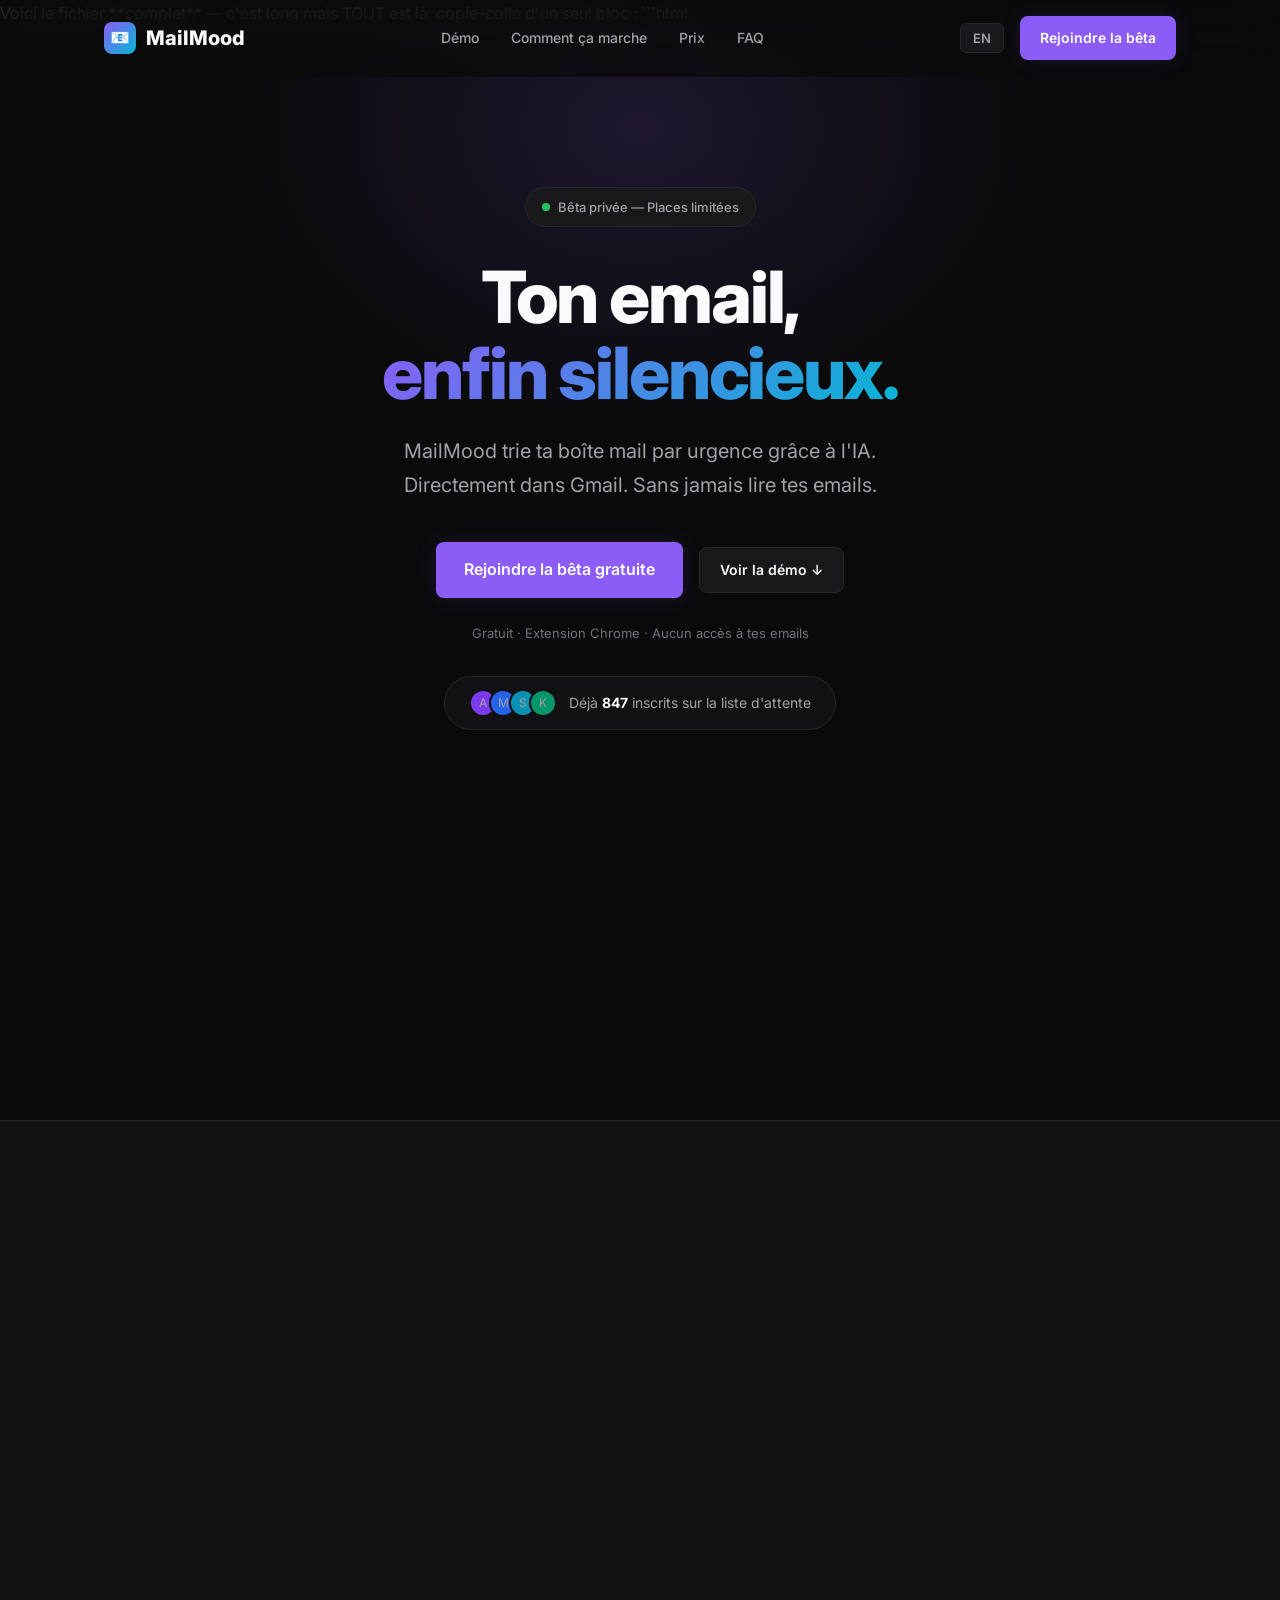
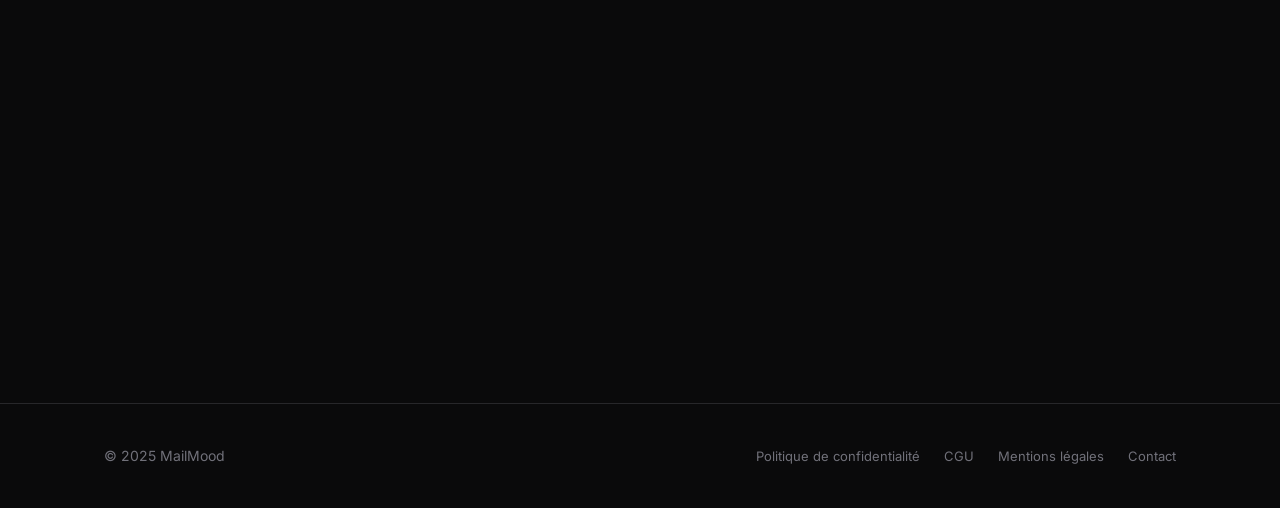
==== index.html @ 2eab72ce "Create index.html" ====
Voici le fichier **complet** — c'est long mais TOUT est là, copie-colle d'un seul bloc :

```html
<!DOCTYPE html>
<html lang="fr" data-theme="dark">
<head>
    <meta charset="UTF-8">
    <meta name="viewport" content="width=device-width, initial-scale=1.0">
    <title>MailMood — Ton email enfin silencieux</title>
    <meta name="description" content="MailMood trie ta boîte mail par urgence grâce à l'IA. Directement dans Gmail. Sans jamais lire tes emails.">
    <meta property="og:title" content="MailMood — Ton email enfin silencieux">
    <meta property="og:description" content="L'extension qui trie ta boîte mail par urgence. Sans jamais lire tes emails.">
    <meta property="og:type" content="website">
    <link rel="icon" type="image/svg+xml" href="data:image/svg+xml,<svg xmlns='http://www.w3.org/2000/svg' viewBox='0 0 100 100'><text y='.9em' font-size='90'>📧</text></svg>">
    <link rel="preconnect" href="https://fonts.googleapis.com">
    <link rel="preconnect" href="https://fonts.gstatic.com" crossorigin>
    <link href="https://fonts.googleapis.com/css2?family=Inter:wght@400;500;600;700;800&display=swap" rel="stylesheet">
    <style>
        /* ============================================
           RESET & VARIABLES
           ============================================ */
        *, *::before, *::after {
            margin: 0;
            padding: 0;
            box-sizing: border-box;
        }

        :root {
            --bg-primary: #0A0A0B;
            --bg-secondary: #111113;
            --bg-tertiary: #18181B;
            --bg-card: #1A1A1F;
            --bg-card-hover: #222228;
            --border: #27272A;
            --border-light: #3F3F46;
            --text-primary: #FAFAFA;
            --text-secondary: #A1A1AA;
            --text-muted: #71717A;
            --accent: #8B5CF6;
            --accent-hover: #7C3AED;
            --accent-glow: rgba(139, 92, 246, 0.15);
            --cyan: #06B6D4;
            --green: #22C55E;
            --yellow: #EAB308;
            --red: #EF4444;
            --radius: 12px;
            --radius-sm: 8px;
            --transition: 0.3s cubic-bezier(0.4, 0, 0.2, 1);
        }

        html {
            scroll-behavior: smooth;
            -webkit-font-smoothing: antialiased;
            -moz-osx-font-smoothing: grayscale;
        }

        body {
            font-family: 'Inter', -apple-system, BlinkMacSystemFont, sans-serif;
            background: var(--bg-primary);
            color: var(--text-primary);
            font-size: 16px;
            line-height: 1.7;
            overflow-x: hidden;
        }

        a {
            color: inherit;
            text-decoration: none;
        }

        img {
            max-width: 100%;
            display: block;
        }

        /* ============================================
           UTILITIES
           ============================================ */
        .container {
            max-width: 1120px;
            margin: 0 auto;
            padding: 0 24px;
        }

        .section {
            padding: 100px 0;
        }

        .section-label {
            font-size: 13px;
            font-weight: 600;
            text-transform: uppercase;
            letter-spacing: 1.5px;
            color: var(--accent);
            margin-bottom: 16px;
        }

        .section-title {
            font-size: clamp(32px, 5vw, 48px);
            font-weight: 800;
            line-height: 1.15;
            margin-bottom: 20px;
            letter-spacing: -0.02em;
        }

        .section-subtitle {
            font-size: 18px;
            color: var(--text-secondary);
            max-width: 600px;
            line-height: 1.7;
        }

        .gradient-text {
            background: linear-gradient(135deg, var(--accent), var(--cyan));
            -webkit-background-clip: text;
            -webkit-text-fill-color: transparent;
            background-clip: text;
        }

        /* ============================================
           NAVBAR
           ============================================ */
        .navbar {
            position: fixed;
            top: 0;
            left: 0;
            right: 0;
            z-index: 1000;
            padding: 16px 0;
            transition: var(--transition);
            backdrop-filter: blur(20px);
            -webkit-backdrop-filter: blur(20px);
            background: rgba(10, 10, 11, 0.8);
            border-bottom: 1px solid transparent;
        }

        .navbar.scrolled {
            border-bottom-color: var(--border);
        }

        .navbar .container {
            display: flex;
            align-items: center;
            justify-content: space-between;
        }

        .nav-logo {
            font-size: 20px;
            font-weight: 800;
            display: flex;
            align-items: center;
            gap: 10px;
        }

        .nav-logo-icon {
            width: 32px;
            height: 32px;
            background: linear-gradient(135deg, var(--accent), var(--cyan));
            border-radius: 8px;
            display: flex;
            align-items: center;
            justify-content: center;
            font-size: 16px;
        }

        .nav-links {
            display: flex;
            align-items: center;
            gap: 32px;
            list-style: none;
        }

        .nav-links a {
            font-size: 14px;
            font-weight: 500;
            color: var(--text-secondary);
            transition: var(--transition);
        }

        .nav-links a:hover {
            color: var(--text-primary);
        }

        .nav-right {
            display: flex;
            align-items: center;
            gap: 16px;
        }

        .lang-toggle {
            background: var(--bg-tertiary);
            border: 1px solid var(--border);
            color: var(--text-secondary);
            padding: 6px 12px;
            border-radius: 6px;
            font-size: 13px;
            font-weight: 600;
            cursor: pointer;
            transition: var(--transition);
            font-family: inherit;
        }

        .lang-toggle:hover {
            border-color: var(--border-light);
            color: var(--text-primary);
        }

        .btn {
            display: inline-flex;
            align-items: center;
            justify-content: center;
            gap: 8px;
            padding: 10px 20px;
            border-radius: var(--radius-sm);
            font-size: 14px;
            font-weight: 600;
            border: none;
            cursor: pointer;
            transition: var(--transition);
            font-family: inherit;
            white-space: nowrap;
        }

        .btn-primary {
            background: var(--accent);
            color: white;
            box-shadow: 0 0 20px var(--accent-glow);
        }

        .btn-primary:hover {
            background: var(--accent-hover);
            box-shadow: 0 0 30px rgba(139, 92, 246, 0.3);
            transform: translateY(-1px);
        }

        .btn-secondary {
            background: var(--bg-tertiary);
            color: var(--text-primary);
            border: 1px solid var(--border);
        }

        .btn-secondary:hover {
            border-color: var(--border-light);
            background: var(--bg-card);
        }

        .nav-cta-mobile {
            display: none;
        }

        /* Hamburger */
        .hamburger {
            display: none;
            flex-direction: column;
            gap: 5px;
            background: none;
            border: none;
            cursor: pointer;
            padding: 4px;
        }

        .hamburger span {
            width: 22px;
            height: 2px;
            background: var(--text-primary);
            border-radius: 2px;
            transition: var(--transition);
        }

        /* ============================================
           HERO
           ============================================ */
        .hero {
            padding: 160px 0 100px;
            text-align: center;
            position: relative;
            overflow: hidden;
        }

        .hero::before {
            content: '';
            position: absolute;
            top: -200px;
            left: 50%;
            transform: translateX(-50%);
            width: 800px;
            height: 600px;
            background: radial-gradient(ellipse, var(--accent-glow) 0%, transparent 70%);
            pointer-events: none;
        }

        .hero-badge {
            display: inline-flex;
            align-items: center;
            gap: 8px;
            padding: 8px 16px;
            background: var(--bg-tertiary);
            border: 1px solid var(--border);
            border-radius: 100px;
            font-size: 13px;
            font-weight: 500;
            color: var(--text-secondary);
            margin-bottom: 32px;
            position: relative;
            z-index: 1;
        }

        .hero-badge .pulse {
            width: 8px;
            height: 8px;
            background: var(--green);
            border-radius: 50%;
            animation: pulse 2s infinite;
        }

        @keyframes pulse {
            0%, 100% { opacity: 1; transform: scale(1); }
            50% { opacity: 0.5; transform: scale(1.5); }
        }

        .hero h1 {
            font-size: clamp(42px, 7vw, 72px);
            font-weight: 800;
            line-height: 1.05;
            letter-spacing: -0.03em;
            margin-bottom: 24px;
            position: relative;
            z-index: 1;
        }

        .hero-subtitle {
            font-size: clamp(17px, 2.5vw, 20px);
            color: var(--text-secondary);
            max-width: 560px;
            margin: 0 auto 40px;
            line-height: 1.7;
            position: relative;
            z-index: 1;
        }

        .hero-buttons {
            display: flex;
            align-items: center;
            justify-content: center;
            gap: 16px;
            margin-bottom: 24px;
            position: relative;
            z-index: 1;
            flex-wrap: wrap;
        }

        .hero-buttons .btn-primary {
            padding: 14px 28px;
            font-size: 16px;
        }

        .hero-note {
            font-size: 13px;
            color: var(--text-muted);
            position: relative;
            z-index: 1;
        }

        /* Waitlist Counter */
        .waitlist-counter {
            display: inline-flex;
            align-items: center;
            gap: 12px;
            margin-top: 32px;
            padding: 12px 24px;
            background: var(--bg-secondary);
            border: 1px solid var(--border);
            border-radius: 100px;
            font-size: 14px;
            color: var(--text-secondary);
            position: relative;
            z-index: 1;
        }

        .waitlist-avatars {
            display: flex;
        }

        .waitlist-avatars span {
            width: 28px;
            height: 28px;
            border-radius: 50%;
            border: 2px solid var(--bg-secondary);
            margin-left: -8px;
            display: flex;
            align-items: center;
            justify-content: center;
            font-size: 12px;
        }

        .waitlist-avatars span:first-child {
            margin-left: 0;
        }

        .waitlist-avatars .av1 { background: #7C3AED; }
        .waitlist-avatars .av2 { background: #2563EB; }
        .waitlist-avatars .av3 { background: #0891B2; }
        .waitlist-avatars .av4 { background: #059669; }

        .waitlist-count {
            font-weight: 700;
            color: var(--text-primary);
        }

        /* ============================================
           DEMO
           ============================================ */
        .demo {
            padding: 60px 0 100px;
        }

        .demo-window {
            max-width: 800px;
            margin: 0 auto;
            background: var(--bg-secondary);
            border: 1px solid var(--border);
            border-radius: 16px;
            overflow: hidden;
            box-shadow: 0 25px 80px rgba(0,0,0,0.5);
        }

        .demo-toolbar {
            display: flex;
            align-items: center;
            justify-content: space-between;
            padding: 16px 20px;
            border-bottom: 1px solid var(--border);
        }

        .demo-dots {
            display: flex;
            gap: 8px;
        }

        .demo-dots span {
            width: 12px;
            height: 12px;
            border-radius: 50%;
        }

        .demo-dots .dot-red { background: #EF4444; }
        .demo-dots .dot-yellow { background: #EAB308; }
        .demo-dots .dot-green { background: #22C55E; }

        .demo-title {
            font-size: 14px;
            font-weight: 600;
            color: var(--text-secondary);
        }

        .demo-filters {
            display: flex;
            gap: 8px;
            padding: 12px 20px;
            border-bottom: 1px solid var(--border);
            overflow-x: auto;
        }

        .demo-filter {
            padding: 6px 14px;
            border-radius: 100px;
            font-size: 13px;
            font-weight: 500;
            background: var(--bg-tertiary);
            color: var(--text-secondary);
            border: 1px solid var(--border);
            cursor: pointer;
            transition: var(--transition);
            white-space: nowrap;
            font-family: inherit;
        }

        .demo-filter:hover,
        .demo-filter.active {
            background: var(--accent);
            color: white;
            border-color: var(--accent);
        }

        .demo-emails {
            padding: 8px;
        }

        .demo-email {
            display: flex;
            align-items: center;
            gap: 14px;
            padding: 14px 16px;
            border-radius: 10px;
            transition: var(--transition);
            cursor: default;
            animation: fadeIn 0.4s ease-out both;
        }

        .demo-email:hover {
            background: var(--bg-tertiary);
        }

        .demo-email:nth-child(1) { animation-delay: 0.1s; }
        .demo-email:nth-child(2) { animation-delay: 0.2s; }
        .demo-email:nth-child(3) { animation-delay: 0.3s; }
        .demo-email:nth-child(4) { animation-delay: 0.4s; }
        .demo-email:nth-child(5) { animation-delay: 0.5s; }

        @keyframes fadeIn {
            from { opacity: 0; transform: translateY(10px); }
            to { opacity: 1; transform: translateY(0); }
        }

        .email-score {
            width: 36px;
            height: 36px;
            border-radius: 10px;
            display: flex;
            align-items: center;
            justify-content: center;
            font-size: 16px;
            flex-shrink: 0;
        }

        .score-red { background: rgba(239, 68, 68, 0.15); }
        .score-yellow { background: rgba(234, 179, 8, 0.15); }
        .score-green { background: rgba(34, 197, 94, 0.15); }

        .email-content {
            flex: 1;
            min-width: 0;
        }

        .email-from {
            font-size: 14px;
            font-weight: 600;
            margin-bottom: 2px;
        }

        .email-subject {
            font-size: 13px;
            color: var(--text-secondary);
            white-space: nowrap;
            overflow: hidden;
            text-overflow: ellipsis;
        }

        .email-time {
            font-size: 12px;
            color: var(--text-muted);
            flex-shrink: 0;
        }

        .email-tag {
            font-size: 11px;
            font-weight: 600;
            padding: 3px 8px;
            border-radius: 6px;
            flex-shrink: 0;
        }

        .tag-urgent { background: rgba(239, 68, 68, 0.15); color: var(--red); }
        .tag-normal { background: rgba(234, 179, 8, 0.15); color: var(--yellow); }
        .tag-low { background: rgba(34, 197, 94, 0.15); color: var(--green); }

        /* ============================================
           PROBLEM SECTION
           ============================================ */
        .problem {
            background: var(--bg-secondary);
            border-top: 1px solid var(--border);
            border-bottom: 1px solid var(--border);
        }

        .problem-header {
            text-align: center;
            margin-bottom: 64px;
        }

        .problem-header .section-subtitle {
            margin: 0 auto;
        }

        .stats-grid {
            display: grid;
            grid-template-columns: repeat(3, 1fr);
            gap: 24px;
        }

        .stat-card {
            background: var(--bg-card);
            border: 1px solid var(--border);
            border-radius: var(--radius);
            padding: 40px 32px;
            text-align: center;
            transition: var(--transition);
        }

        .stat-card:hover {
            border-color: var(--border-light);
            transform: translateY(-4px);
            box-shadow: 0 12px 40px rgba(0,0,0,0.3);
        }

        .stat-number {
            font-size: clamp(36px, 5vw, 56px);
            font-weight: 800;
            letter-spacing: -0.03em;
            margin-bottom: 8px;
        }

        .stat-number.red { color: var(--red); }
        .stat-number.yellow { color: var(--yellow); }
        .stat-number.accent { color: var(--accent); }

        .stat-label {
            font-size: 15px;
            color: var(--text-secondary);
            line-height: 1.5;
        }

        /* ============================================
           HOW IT WORKS
           ============================================ */
        .how-header {
            text-align: center;
            margin-bottom: 64px;
        }

        .how-header .section-subtitle {
            margin: 0 auto;
        }

        .steps {
            display: grid;
            grid-template-columns: repeat(3, 1fr);
            gap: 32px;
        }

        .step {
            text-align: center;
            padding: 40px 24px;
        }

        .step-icon {
            width: 64px;
            height: 64px;
            margin: 0 auto 24px;
            background: var(--bg-tertiary);
            border: 1px solid var(--border);
            border-radius: 16px;
            display: flex;
            align-items: center;
            justify-content: center;
            font-size: 28px;
        }

        .step-number {
            font-size: 12px;
            font-weight: 700;
            color: var(--accent);
            text-transform: uppercase;
            letter-spacing: 2px;
            margin-bottom: 12px;
        }

        .step h3 {
            font-size: 20px;
            font-weight: 700;
            margin-bottom: 12px;
        }

        .step p {
            font-size: 15px;
            color: var(--text-secondary);
            line-height: 1.7;
        }

        /* ============================================
           PRIVACY SECTION
           ============================================ */
        .privacy {
            background: var(--bg-secondary);
            border-top: 1px solid var(--border);
            border-bottom: 1px solid var(--border);
        }

        .privacy-inner {
            display: grid;
            grid-template-columns: 1fr 1fr;
            gap: 64px;
            align-items: center;
        }

        .privacy-content .section-title {
            margin-bottom: 24px;
        }

        .privacy-content .section-subtitle {
            margin-bottom: 32px;
        }

        .privacy-list {
            list-style: none;
            display: flex;
            flex-direction: column;
            gap: 16px;
        }

        .privacy-list li {
            display: flex;
            align-items: flex-start;
            gap: 12px;
            font-size: 15px;
            color: var(--text-secondary);
        }

        .privacy-list .check {
            color: var(--green);
            font-size: 18px;
            flex-shrink: 0;
            margin-top: 1px;
        }

        .privacy-visual {
            background: var(--bg-card);
            border: 1px solid var(--border);
            border-radius: var(--radius);
            padding: 40px;
        }

        .privacy-diagram {
            display: flex;
            flex-direction: column;
            gap: 24px;
        }

        .diagram-row {
            display: flex;
            align-items: center;
            gap: 16px;
        }

        .diagram-box {
            padding: 14px 20px;
            background: var(--bg-tertiary);
            border: 1px solid var(--border);
            border-radius: var(--radius-sm);
            font-size: 14px;
            font-weight: 500;
            flex: 1;
            text-align: center;
        }

        .diagram-box.highlight {
            border-color: var(--accent);
            background: rgba(139, 92, 246, 0.08);
        }

        .diagram-arrow {
            color: var(--text-muted);
            font-size: 20px;
            flex-shrink: 0;
        }

        .diagram-label {
            text-align: center;
            font-size: 12px;
            color: var(--text-muted);
            padding: 8px 16px;
            background: rgba(34, 197, 94, 0.08);
            border: 1px solid rgba(34, 197, 94, 0.2);
            border-radius: 100px;
        }

        /* ============================================
           PRICING
           ============================================ */
        .pricing-header {
            text-align: center;
            margin-bottom: 64px;
        }

        .pricing-header .section-subtitle {
            margin: 0 auto;
        }

        .pricing-cards {
            display: grid;
            grid-template-columns: repeat(2, 1fr);
            gap: 24px;
            max-width: 700px;
            margin: 0 auto;
        }

        .pricing-card {
            background: var(--bg-card);
            border: 1px solid var(--border);
            border-radius: var(--radius);
            padding: 40px 32px;
            position: relative;
            transition: var(--transition);
        }

        .pricing-card:hover {
            transform: translateY(-4px);
            box-shadow: 0 12px 40px rgba(0,0,0,0.3);
        }

        .pricing-card.featured {
            border-color: var(--accent);
            box-shadow: 0 0 40px var(--accent-glow);
        }

        .pricing-badge {
            position: absolute;
            top: -12px;
            right: 24px;
            background: var(--accent);
            color: white;
            font-size: 12px;
            font-weight: 700;
            padding: 4px 12px;
            border-radius: 100px;
        }

        .pricing-name {
            font-size: 18px;
            font-weight: 700;
            margin-bottom: 8px;
        }

        .pricing-price {
            display: flex;
            align-items: baseline;
            gap: 4px;
            margin-bottom: 8px;
        }

        .pricing-amount {
            font-size: 42px;
            font-weight: 800;
            letter-spacing: -0.03em;
        }

        .pricing-period {
            font-size: 15px;
            color: var(--text-muted);
        }

        .pricing-desc {
            font-size: 14px;
            color: var(--text-secondary);
            margin-bottom: 32px;
            line-height: 1.6;
        }

        .pricing-features {
            list-style: none;
            display: flex;
            flex-direction: column;
            gap: 12px;
            margin-bottom: 32px;
        }

        .pricing-features li {
            display: flex;
            align-items: center;
            gap: 10px;
            font-size: 14px;
            color: var(--text-secondary);
        }

        .pricing-features .icon {
            color: var(--green);
            flex-shrink: 0;
        }

        .pricing-card .btn {
            width: 100%;
            padding: 12px;
        }

        /* ============================================
           FAQ
           ============================================ */
        .faq {
            background: var(--bg-secondary);
            border-top: 1px solid var(--border);
            border-bottom: 1px solid var(--border);
        }

        .faq-header {
            text-align: center;
            margin-bottom: 64px;
        }

        .faq-list {
            max-width: 700px;
            margin: 0 auto;
            display: flex;
            flex-direction: column;
            gap: 8px;
        }

        .faq-item {
            background: var(--bg-card);
            border: 1px solid var(--border);
            border-radius: var(--radius);
            overflow: hidden;
            transition: var(--transition);
        }

        .faq-item:hover {
            border-color: var(--border-light);
        }

        .faq-question {
            width: 100%;
            background: none;
            border: none;
            padding: 20px 24px;
            display: flex;
            align-items: center;
            justify-content: space-between;
            font-size: 15px;
            font-weight: 600;
            color: var(--text-primary);
            cursor: pointer;
            font-family: inherit;
            text-align: left;
        }

        .faq-question .icon {
            font-size: 20px;
            color: var(--text-muted);
            transition: var(--transition);
            flex-shrink: 0;
            margin-left: 16px;
        }

        .faq-item.open .faq-question .icon {
            transform: rotate(45deg);
            color: var(--accent);
        }

        .faq-answer {
            max-height: 0;
            overflow: hidden;
            transition: max-height 0.4s cubic-bezier(0.4, 0, 0.2, 1);
        }

        .faq-answer-inner {
            padding: 0 24px 20px;
            font-size: 14px;
            color: var(--text-secondary);
            line-height: 1.8;
        }

        /* ============================================
           CTA SECTION
           ============================================ */
        .cta-section {
            text-align: center;
        }

        .cta-box {
            max-width: 600px;
            margin: 0 auto;
            padding: 64px 40px;
            background: var(--bg-secondary);
            border: 1px solid var(--border);
            border-radius: 20px;
            position: relative;
            overflow: hidden;
        }

        .cta-box::before {
            content: '';
            position: absolute;
            top: -100px;
            left: 50%;
            transform: translateX(-50%);
            width: 400px;
            height: 300px;
            background: radial-gradient(ellipse, var(--accent-glow), transparent 70%);
            pointer-events: none;
        }

        .cta-box .section-title {
            position: relative;
            z-index: 1;
        }

        .cta-box .section-subtitle {
            margin: 0 auto 32px;
            position: relative;
            z-index: 1;
        }

        .cta-form {
            display: flex;
            gap: 10px;
            max-width: 440px;
            margin: 0 auto;
            position: relative;
            z-index: 1;
        }

        .cta-form input {
            flex: 1;
            padding: 14px 18px;
            background: var(--bg-tertiary);
            border: 1px solid var(--border);
            border-radius: var(--radius-sm);
            color: var(--text-primary);
            font-size: 15px;
            font-family: inherit;
            outline: none;
            transition: var(--transition);
        }

        .cta-form input:focus {
            border-color: var(--accent);
            box-shadow: 0 0 0 3px var(--accent-glow);
        }

        .cta-form input::placeholder {
            color: var(--text-muted);
        }

        .cta-form .btn {
            padding: 14px 24px;
        }

        .form-success {
            display: none;
            padding: 16px 24px;
            background: rgba(34, 197, 94, 0.1);
            border: 1px solid rgba(34, 197, 94, 0.3);
            border-radius: var(--radius-sm);
            color: var(--green);
            font-size: 14px;
            font-weight: 500;
            margin-top: 16px;
            max-width: 440px;
            margin-left: auto;
            margin-right: auto;
            position: relative;
            z-index: 1;
        }

        .form-success.show {
            display: block;
            animation: fadeIn 0.4s ease-out;
        }

        /* ============================================
           FOOTER
           ============================================ */
        footer {
            padding: 40px 0;
            border-top: 1px solid var(--border);
        }

        .footer-inner {
            display: flex;
            align-items: center;
            justify-content: space-between;
            flex-wrap: wrap;
            gap: 16px;
        }

        .footer-left {
            font-size: 14px;
            color: var(--text-muted);
        }

        .footer-links {
            display: flex;
            gap: 24px;
            flex-wrap: wrap;
        }

        .footer-links a {
            font-size: 13px;
            color: var(--text-muted);
            transition: var(--transition);
        }

        .footer-links a:hover {
            color: var(--text-secondary);
        }

        /* ============================================
           SCROLL REVEAL
           ============================================ */
        .reveal {
            opacity: 0;
            transform: translateY(30px);
            transition: opacity 0.6s ease-out, transform 0.6s ease-out;
        }

        .reveal.visible {
            opacity: 1;
            transform: translateY(0);
        }

        /* ============================================
           RESPONSIVE
           ============================================ */
        @media (max-width: 768px) {
            .section {
                padding: 72px 0;
            }

            .nav-links {
                display: none;
                position: fixed;
                top: 64px;
                left: 0;
                right: 0;
                bottom: 0;
                background: var(--bg-primary);
                flex-direction: column;
                align-items: center;
                justify-content: center;
                gap: 32px;
                z-index: 999;
            }

            .nav-links.open {
                display: flex;
            }

            .nav-links a {
                font-size: 18px;
            }

            .hamburger {
                display: flex;
            }

            .nav-cta-desktop {
                display: none;
            }

            .nav-cta-mobile {
                display: inline-flex;
            }

            .stats-grid {
                grid-template-columns: 1fr;
            }

            .steps {
                grid-template-columns: 1fr;
            }

            .privacy-inner {
                grid-template-columns: 1fr;
                gap: 40px;
            }

            .pricing-cards {
                grid-template-columns: 1fr;
            }

            .cta-form {
                flex-direction: column;
            }

            .hero h1 {
                font-size: clamp(36px, 10vw, 54px);
            }

            .cta-box {
                padding: 48px 24px;
            }

            .footer-inner {
                flex-direction: column;
                text-align: center;
            }

            .footer-links {
                justify-content: center;
            }
        }
    </style>
</head>
<body>

    <!-- ======== NAVBAR ======== -->
    <nav class="navbar" id="navbar">
        <div class="container">
            <a href="#" class="nav-logo">
                <div class="nav-logo-icon">📧</div>
                MailMood
            </a>
            <ul class="nav-links" id="navLinks">
                <li><a href="#demo" data-i18n="nav.demo">Démo</a></li>
                <li><a href="#how" data-i18n="nav.how">Comment ça marche</a></li>
                <li><a href="#pricing" data-i18n="nav.pricing">Prix</a></li>
                <li><a href="#faq" data-i18n="nav.faq">FAQ</a></li>
                <li class="nav-cta-mobile"><a href="#cta" class="btn btn-primary" data-i18n="nav.cta">Rejoindre la bêta</a></li>
            </ul>
            <div class="nav-right">
                <button class="lang-toggle" id="langToggle">EN</button>
                <a href="#cta" class="btn btn-primary nav-cta-desktop" data-i18n="nav.cta">Rejoindre la bêta</a>
                <button class="hamburger" id="hamburger">
                    <span></span>
                    <span></span>
                    <span></span>
                </button>
            </div>
        </div>
    </nav>

    <!-- ======== HERO ======== -->
    <section class="hero">
        <div class="container">
            <div class="hero-badge">
                <span class="pulse"></span>
                <span data-i18n="hero.badge">Bêta privée — Places limitées</span>
            </div>
            <h1>
                <span data-i18n="hero.title1">Ton email,</span><br>
                <span class="gradient-text" data-i18n="hero.title2">enfin silencieux.</span>
            </h1>
            <p class="hero-subtitle" data-i18n="hero.subtitle">
                MailMood trie ta boîte mail par urgence grâce à l'IA. Directement dans Gmail. Sans jamais lire tes emails.
            </p>
            <div class="hero-buttons">
                <a href="#cta" class="btn btn-primary" data-i18n="hero.cta">Rejoindre la bêta gratuite</a>
                <a href="#demo" class="btn btn-secondary" data-i18n="hero.demo">Voir la démo ↓</a>
            </div>
            <p class="hero-note" data-i18n="hero.note">Gratuit · Extension Chrome · Aucun accès à tes emails</p>
            <div class="waitlist-counter">
                <div class="waitlist-avatars">
                    <span class="av1">A</span>
                    <span class="av2">M</span>
                    <span class="av3">S</span>
                    <span class="av4">K</span>
                </div>
                <span>
                    <span data-i18n="waitlist.before">Déjà</span>
                    <span class="waitlist-count" id="waitlistCount">847</span>
                    <span data-i18n="waitlist.after">inscrits sur la liste d'attente</span>
                </span>
            </div>
        </div>
    </section>

    <!-- ======== DEMO ======== -->
    <section class="demo" id="demo">
        <div class="container">
            <div class="demo-window reveal">
                <div class="demo-toolbar">
                    <div class="demo-dots">
                        <span class="dot-red"></span>
                        <span class="dot-yellow"></span>
                        <span class="dot-green"></span>
                    </div>
                    <div class="demo-title" data-i18n="demo.title">📬 Boîte de réception</div>
                    <div style="width:52px"></div>
                </div>
                <div class="demo-filters">
                    <button class="demo-filter active" data-filter="all" data-i18n="demo.all">Tous</button>
                    <button class="demo-filter" data-filter="urgent" data-i18n="demo.urgent">🔴 Urgent</button>
                    <button class="demo-filter" data-filter="normal" data-i18n="demo.normal">🟡 Normal</button>
                    <button class="demo-filter" data-filter="low" data-i18n="demo.low">🟢 Peut attendre</button>
                </div>
                <div class="demo-emails" id="demoEmails">
                    <!-- Filled by JS -->
                </div>
            </div>
        </div>
    </section>

    <!-- ======== PROBLEM ======== -->
    <section class="problem section" id="problem">
        <div class="container">
            <div class="problem-header reveal">
                <div class="section-label" data-i18n="problem.label">Le constat</div>
                <h2 class="section-title">
                    <span data-i18n="problem.title">Le problème,</span><br>
                    <span class="gradient-text" data-i18n="problem.title2">en chiffres</span>
                </h2>
                <p class="section-subtitle" data-i18n="problem.subtitle">Ta boîte mail te vole plus de temps que tu ne le penses.</p>
            </div>
            <div class="stats-grid">
                <div class="stat-card reveal">
                    <div class="stat-number red" data-i18n="problem.stat1.num">45 min</div>
                    <div class="stat-label" data-i18n="problem.stat1.label">perdues chaque matin à trier tes emails</div>
                </div>
                <div class="stat-card reveal">
                    <div class="stat-number yellow" data-i18n="problem.stat2.num">80%</div>
                    <div class="stat-label" data-i18n="problem.stat2.label">de tes emails ne méritent pas ton attention immédiate</div>
                </div>
                <div class="stat-card reveal">
                    <div class="stat-number accent" data-i18n="problem.stat3.num">11 jours</div>
                    <div class="stat-label" data-i18n="problem.stat3.label">par an gaspillés à gérer une boîte mail désorganisée</div>
                </div>
            </div>
        </div>
    </section>

    <!-- ======== HOW IT WORKS ======== -->
    <section class="section" id="how">
        <div class="container">
            <div class="how-header reveal">
                <div class="section-label" data-i18n="how.label">Simple</div>
                <h2 class="section-title">
                    <span data-i18n="how.title">Comment ça</span><br>
                    <span class="gradient-text" data-i18n="how.title2">marche ?</span>
                </h2>
                <p class="section-subtitle" data-i18n="how.subtitle">3 étapes. Moins de 2 minutes. Zéro configuration.</p>
            </div>
            <div class="steps">
                <div class="step reveal">
                    <div class="step-icon">⬇️</div>
                    <div class="step-number" data-i18n="how.step1.num">Étape 1</div>
                    <h3 data-i18n="how.step1.title">Installe l'extension</h3>
                    <p data-i18n="how.step1.desc">Un clic depuis le Chrome Web Store. Pas de compte à créer, pas de configuration complexe.</p>
                </div>
                <div class="step reveal">
                    <div class="step-icon">🧠</div>
                    <div class="step-number" data-i18n="how.step2.num">Étape 2</div>
                    <h3 data-i18n="how.step2.title">L'IA analyse tes emails</h3>
                    <p data-i18n="how.step2.desc">MailMood lit uniquement l'expéditeur et l'objet pour scorer chaque email par urgence. Jamais le contenu.</p>
                </div>
                <div class="step reveal">
                    <div class="step-icon">✨</div>
                    <div class="step-number" data-i18n="how.step3.num">Étape 3</div>
                    <h3 data-i18n="how.step3.title">Tu vois ce qui compte</h3>
                    <p data-i18n="how.step3.desc">🔴 Urgent · 🟡 Normal · 🟢 Peut attendre — directement dans Gmail. Tu gagnes 30 minutes chaque matin.</p>
                </div>
            </div>
        </div>
    </section>

    <!-- ======== PRIVACY ======== -->
    <section class="privacy section" id="privacy">
        <div class="container">
            <div class="privacy-inner">
                <div class="privacy-content reveal">
                    <div class="section-label" data-i18n="privacy.label">Vie privée</div>
                    <h2 class="section-title" data-i18n="privacy.title">Tes emails restent<br><span class="gradient-text" data-i18n="privacy.title2">tes emails.</span></h2>
                    <p class="section-subtitle" data-i18n="privacy.subtitle">On ne lit jamais le contenu de tes messages. Voici exactement ce que MailMood voit.</p>
                    <ul class="privacy-list">
                        <li><span class="check">✓</span> <span data-i18n="privacy.item1">Seuls l'expéditeur et l'objet sont analysés</span></li>
                        <li><span class="check">✓</span> <span data-i18n="privacy.item2">Aucun contenu d'email n'est lu ni stocké</span></li>
                        <li><span class="check">✓</span> <span data-i18n="privacy.item3">Données traitées en temps réel, jamais conservées</span></li>
                        <li><span class="check">✓</span> <span data-i18n="privacy.item4">Conforme RGPD — suppression en 1 clic</span></li>
                        <li><span class="check">✓</span> <span data-i18n="privacy.item5">Code de l'extension auditable</span></li>
                    </ul>
                </div>
                <div class="privacy-visual reveal">
                    <div class="privacy-diagram">
                        <div class="diagram-row">
                            <div class="diagram-box">📧 Gmail</div>
                            <div class="diagram-arrow">→</div>
                            <div class="diagram-box highlight">🔒 Extension</div>
                        </div>
                        <div class="diagram-label" data-i18n="privacy.diagram1">✓ Lit uniquement : expéditeur + objet</div>
                        <div class="diagram-row">
                            <div class="diagram-box highlight">🔒 Extension</div>
                            <div class="diagram-arrow">→</div>
                            <div class="diagram-box">🧠 IA Scoring</div>
                        </div>
                        <div class="diagram-label" data-i18n="privacy.diagram2">✓ Envoie : "Jean Dupont" + "Facture urgente"</div>
                        <div class="diagram-row">
                            <div class="diagram-box">🧠 IA Scoring</div>
                            <div class="diagram-arrow">→</div>
                            <div class="diagram-box highlight">🔴🟡🟢</div>
                        </div>
                        <div class="diagram-label" data-i18n="privacy.diagram3">✓ Retourne uniquement le score d'urgence</div>
                    </div>
                </div>
            </div>
        </div>
    </section>

    <!-- ======== PRICING ======== -->
    <section class="section" id="pricing">
        <div class="container">
            <div class="pricing-header reveal">
                <div class="section-label" data-i18n="pricing.label">Prix</div>
                <h2 class="section-title">
                    <span data-i18n="pricing.title">Simple et</span><br>
                    <span class="gradient-text" data-i18n="pricing.title2">transparent.</span>
                </h2>
                <p class="section-subtitle" data-i18n="pricing.subtitle">Commence gratuitement. Passe à Pro quand tu veux.</p>
            </div>
            <div class="pricing-cards">
                <div class="pricing-card reveal">
                    <div class="pricing-name" data-i18n="pricing.free.name">Free</div>
                    <div class="pricing-price">
                        <span class="pricing-amount">0€</span>
                    </div>
                    <p class="pricing-desc" data-i18n="pricing.free.desc">Parfait pour tester MailMood et voir la différence.</p>
                    <ul class="pricing-features">
                        <li><span class="icon">✓</span> <span data-i18n="pricing.free.f1">20 emails scorés / jour</span></li>
                        <li><span class="icon">✓</span> <span data-i18n="pricing.free.f2">Tri par urgence 🔴🟡🟢</span></li>
                        <li><span class="icon">✓</span> <span data-i18n="pricing.free.f3">Fonctionne dans Gmail</span></li>
                    </ul>
                    <a href="#cta" class="btn btn-secondary" data-i18n="pricing.free.btn">Commencer gratuitement</a>
                </div>
                <div class="pricing-card featured reveal">
                    <div class="pricing-badge" data-i18n="pricing.pro.badge">Populaire</div>
                    <div class="pricing-name" data-i18n="pricing.pro.name">Pro</div>
                    <div class="pricing-price">
                        <span class="pricing-amount">3,99€</span>
                        <span class="pricing-period" data-i18n="pricing.pro.period">/ mois</span>
                    </div>
                    <p class="pricing-desc" data-i18n="pricing.pro.desc">Emails illimités, réponses suggérées, résumés quotidiens.</p>
                    <ul class="pricing-features">
                        <li><span class="icon">✓</span> <span data-i18n="pricing.pro.f1">Emails illimités</span></li>
                        <li><span class="icon">✓</span> <span data-i18n="pricing.pro.f2">Réponses suggérées par l'IA</span></li>
                        <li><span class="icon">✓</span> <span data-i18n="pricing.pro.f3">Résumé quotidien intelligent</span></li>
                        <li><span class="icon">✓</span> <span data-i18n="pricing.pro.f4">Support prioritaire</span></li>
                    </ul>
                    <a href="#cta" class="btn btn-primary" data-i18n="pricing.pro.btn">Rejoindre la bêta Pro</a>
                </div>
            </div>
        </div>
    </section>

    <!-- ======== FAQ ======== -->
    <section class="faq section" id="faq">
        <div class="container">
            <div class="faq-header reveal">
                <div class="section-label">FAQ</div>
                <h2 class="section-title" data-i18n="faq.title">Questions fréquentes</h2>
            </div>
            <div class="faq-list" id="faqList">
                <!-- Filled by JS -->
            </div>
        </div>
    </section>

    <!-- ======== CTA ======== -->
    <section class="cta-section section" id="cta">
        <div class="container">
            <div class="cta-box reveal">
                <h2 class="section-title" data-i18n="cta.title">Prêt à retrouver<br><span class="gradient-text" data-i18n="cta.title2">le calme ?</span></h2>
                <p class="section-subtitle" data-i18n="cta.subtitle">Rejoins la bêta privée et sois parmi les premiers à tester MailMood.</p>
                <form class="cta-form" id="ctaForm">
                    <input type="email" placeholder="ton@email.com" required id="emailInput">
                    <button type="submit" class="btn btn-primary" data-i18n="cta.btn">S'inscrire</button>
                </form>
                <div class="form-success" id="formSuccess">
                    <span data-i18n="cta.success">✓ Tu es sur la liste ! On te contacte très bientôt.</span>
                </div>
            </div>
        </div>
    </section>

    <!-- ======== FOOTER ======== -->
    <footer>
        <div class="container">
            <div class="footer-inner">
                <div class="footer-left">© 2025 MailMood</div>
                <div class="footer-links">
                    <a href="privacy.html" data-i18n="footer.privacy">Politique de confidentialité</a>
                    <a href="terms.html" data-i18n="footer.terms">CGU</a>
                    <a href="legal.html" data-i18n="footer.legal">Mentions légales</a>
                    <a href="mailto:contact@mailmood.app" data-i18n="footer.contact">Contact</a>
                </div>
            </div>
        </div>
    </footer>

    <!-- ============================================
         JAVASCRIPT
         ============================================ -->
    <script>
        // ============================================
        // TRANSLATIONS
        // ============================================
        const translations = {
            fr: {
                "nav.demo": "Démo",
                "nav.how": "Comment ça marche",
                "nav.pricing": "Prix",
                "nav.faq": "FAQ",
                "nav.cta": "Rejoindre la bêta",
                "hero.badge": "Bêta privée — Places limitées",
                "hero.title1": "Ton email,",
                "hero.title2": "enfin silencieux.",
                "hero.subtitle": "MailMood trie ta boîte mail par urgence grâce à l'IA. Directement dans Gmail. Sans jamais lire tes emails.",
                "hero.cta": "Rejoindre la bêta gratuite",
                "hero.demo": "Voir la démo ↓",
                "hero.note": "Gratuit · Extension Chrome · Aucun accès à tes emails",
                "waitlist.before": "Déjà",
                "waitlist.after": "inscrits sur la liste d'attente",
                "demo.title": "📬 Boîte de réception",
                "demo.all": "Tous",
                "demo.urgent": "🔴 Urgent",
                "demo.normal": "🟡 Normal",
                "demo.low": "🟢 Peut attendre",
                "problem.label": "Le constat",
                "problem.title": "Le problème,",
                "problem.title2": "en chiffres",
                "problem.subtitle": "Ta boîte mail te vole plus de temps que tu ne le penses.",
                "problem.stat1.num": "45 min",
                "problem.stat1.label": "perdues chaque matin à trier tes emails",
                "problem.stat2.num": "80%",
                "problem.stat2.label": "de tes emails ne méritent pas ton attention immédiate",
                "problem.stat3.num": "11 jours",
                "problem.stat3.label": "par an gaspillés à gérer une boîte mail désorganisée",
                "how.label": "Simple",
                "how.title": "Comment ça",
                "how.title2": "marche ?",
                "how.subtitle": "3 étapes. Moins de 2 minutes. Zéro configuration.",
                "how.step1.num": "Étape 1",
                "how.step1.title": "Installe l'extension",
                "how.step1.desc": "Un clic depuis le Chrome Web Store. Pas de compte à créer, pas de configuration complexe.",
                "how.step2.num": "Étape 2",
                "how.step2.title": "L'IA analyse tes emails",
                "how.step2.desc": "MailMood lit uniquement l'expéditeur et l'objet pour scorer chaque email par urgence. Jamais le contenu.",
                "how.step3.num": "Étape 3",
                "how.step3.title": "Tu vois ce qui compte",
                "how.step3.desc": "🔴 Urgent · 🟡 Normal · 🟢 Peut attendre — directement dans Gmail. Tu gagnes 30 minutes chaque matin.",
                "privacy.label": "Vie privée",
                "privacy.title": "Tes emails restent",
                "privacy.title2": "tes emails.",
                "privacy.subtitle": "On ne lit jamais le contenu de tes messages. Voici exactement ce que MailMood voit.",
                "privacy.item1": "Seuls l'expéditeur et l'objet sont analysés",
                "privacy.item2": "Aucun contenu d'email n'est lu ni stocké",
                "privacy.item3": "Données traitées en temps réel, jamais conservées",
                "privacy.item4": "Conforme RGPD — suppression en 1 clic",
                "privacy.item5": "Code de l'extension auditable",
                "privacy.diagram1": "✓ Lit uniquement : expéditeur + objet",
                "privacy.diagram2": "✓ Envoie : \"Jean Dupont\" + \"Facture urgente\"",
                "privacy.diagram3": "✓ Retourne uniquement le score d'urgence",
                "pricing.label": "Prix",
                "pricing.title": "Simple et",
                "pricing.title2": "transparent.",
                "pricing.subtitle": "Commence gratuitement. Passe à Pro quand tu veux.",
                "pricing.free.name": "Free",
                "pricing.free.desc": "Parfait pour tester MailMood et voir la différence.",
                "pricing.free.f1": "20 emails scorés / jour",
                "pricing.free.f2": "Tri par urgence 🔴🟡🟢",
                "pricing.free.f3": "Fonctionne dans Gmail",
                "pricing.free.btn": "Commencer gratuitement",
                "pricing.pro.badge": "Populaire",
                "pricing.pro.name": "Pro",
                "pricing.pro.period": "/ mois",
                "pricing.pro.desc": "Emails illimités, réponses suggérées, résumés quotidiens.",
                "pricing.pro.f1": "Emails illimités",
                "pricing.pro.f2": "Réponses suggérées par l'IA",
                "pricing.pro.f3": "Résumé quotidien intelligent",
                "pricing.pro.f4": "Support prioritaire",
                "pricing.pro.btn": "Rejoindre la bêta Pro",
                "faq.title": "Questions fréquentes",
                "cta.title": "Prêt à retrouver",
                "cta.title2": "le calme ?",
                "cta.subtitle": "Rejoins la bêta privée et sois parmi les premiers à tester MailMood.",
                "cta.btn": "S'inscrire",
                "cta.success": "✓ Tu es sur la liste ! On te contacte très bientôt.",
                "footer.privacy": "Politique de confidentialité",
                "footer.terms": "CGU",
                "footer.legal": "Mentions légales",
                "footer.contact": "Contact"
            },
            en: {
                "nav.demo": "Demo",
                "nav.how": "How it works",
                "nav.pricing": "Pricing",
                "nav.faq": "FAQ",
                "nav.cta": "Join the beta",
                "hero.badge": "Private beta — Limited spots",
                "hero.title1": "Your email,",
                "hero.title2": "finally quiet.",
                "hero.subtitle": "MailMood sorts your inbox by urgency with AI. Right inside Gmail. Without ever reading your emails.",
                "hero.cta": "Join the free beta",
                "hero.demo": "See the demo ↓",
                "hero.note": "Free · Chrome Extension · No access to your emails",
                "waitlist.before": "Already",
                "waitlist.after": "on the waitlist",
                "demo.title": "📬 Inbox",
                "demo.all": "All",
                "demo.urgent": "🔴 Urgent",
                "demo.normal": "🟡 Normal",
                "demo.low": "🟢 Can wait",
                "problem.label": "The problem",
                "problem.title": "The problem,",
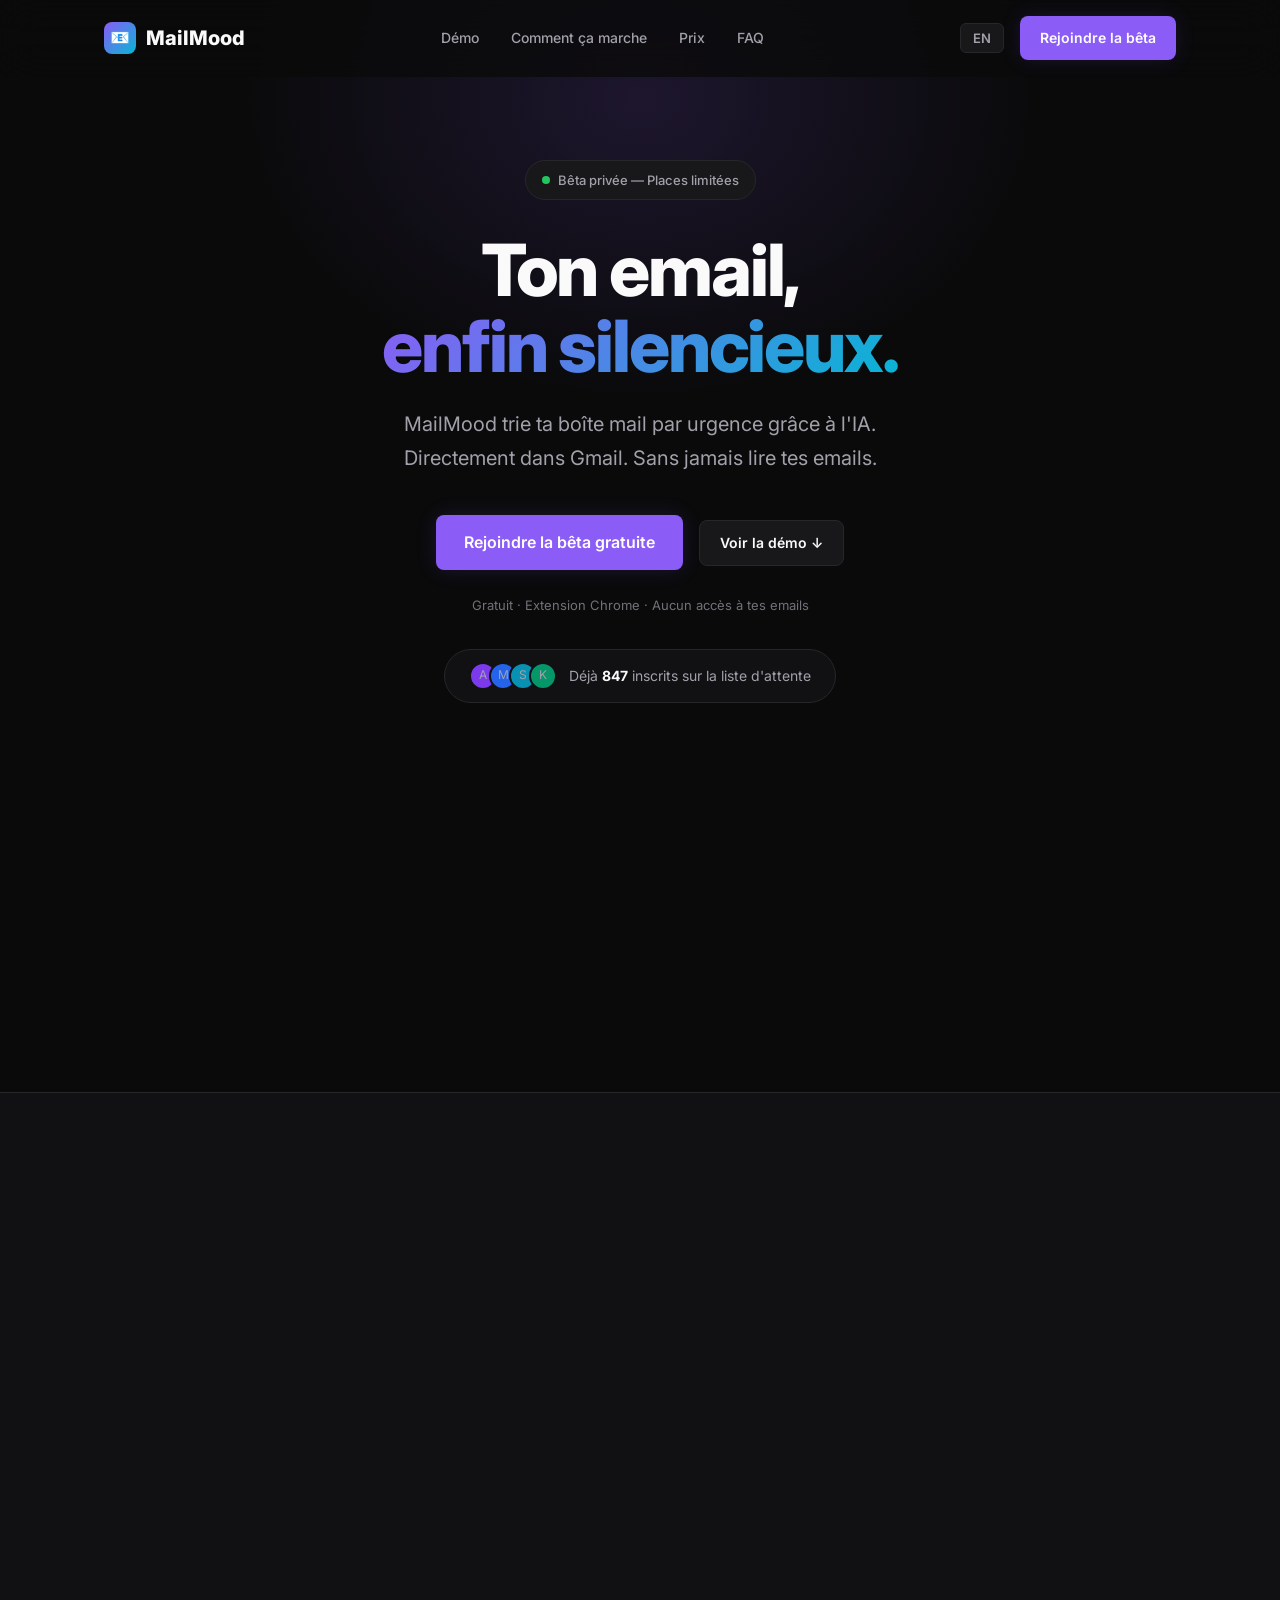
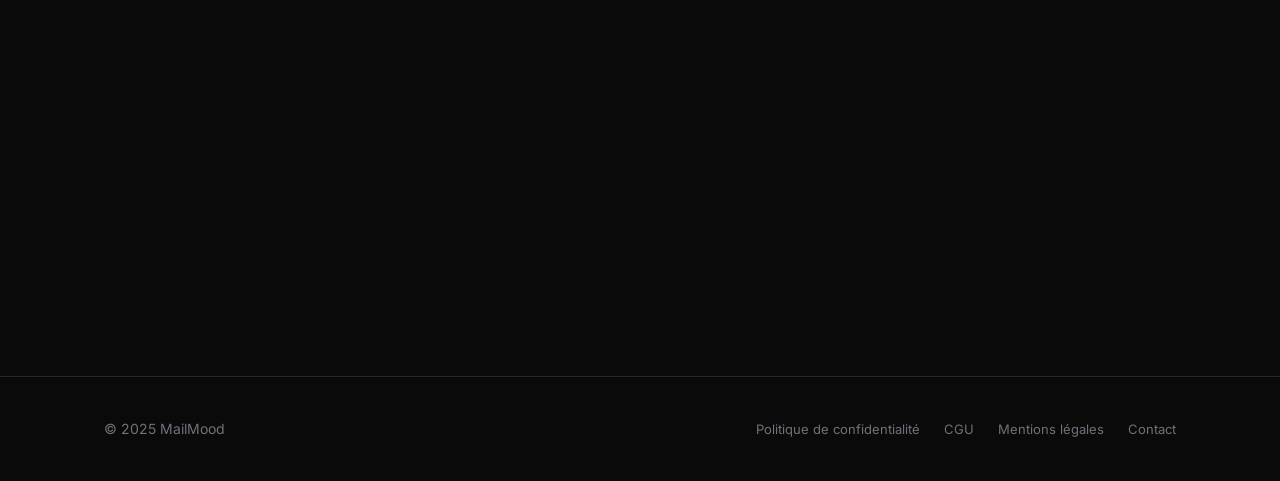
==== commit ced7a62d: "Update index.html" ====
--- a/index.html
+++ b/index.html
@@ -1,8 +1,4 @@
 
-
-Voici le fichier **complet** — c'est long mais TOUT est là, copie-colle d'un seul bloc :
-
-```html
 <!DOCTYPE html>
 <html lang="fr" data-theme="dark">
 <head>
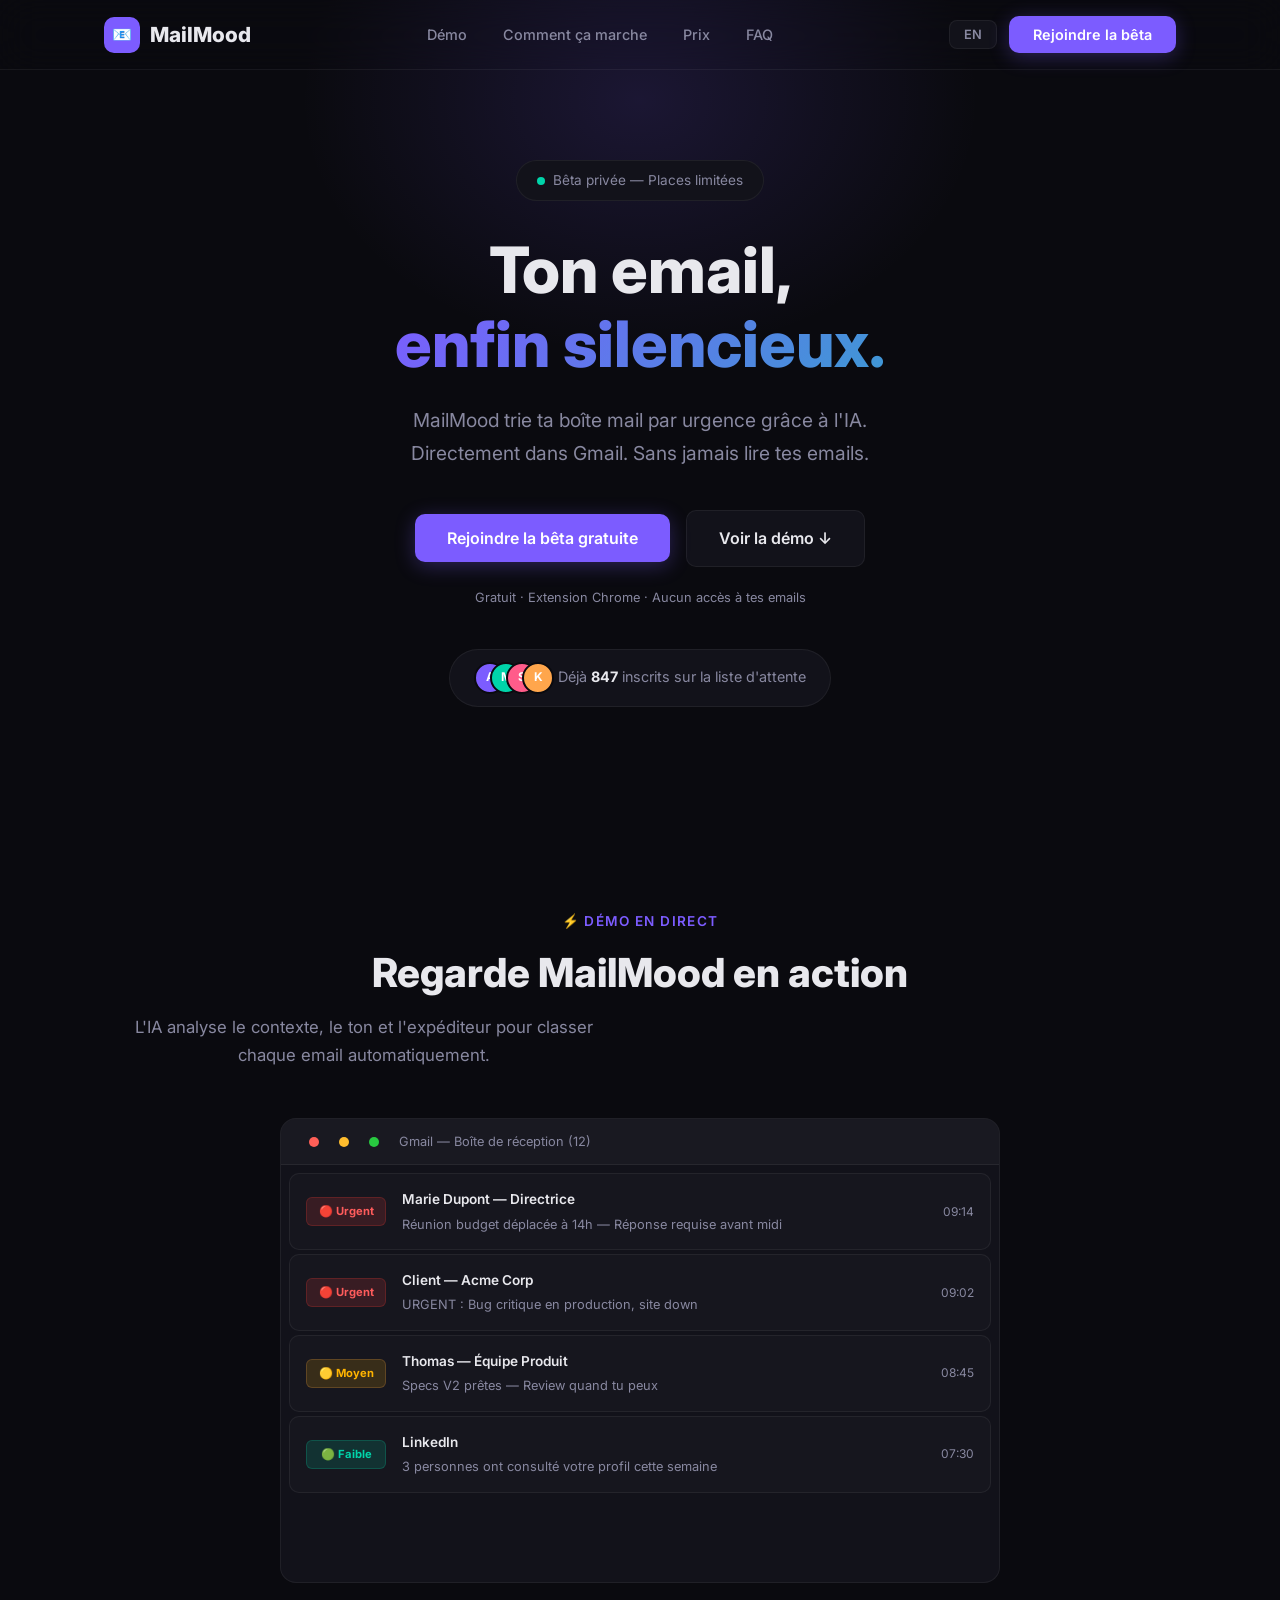
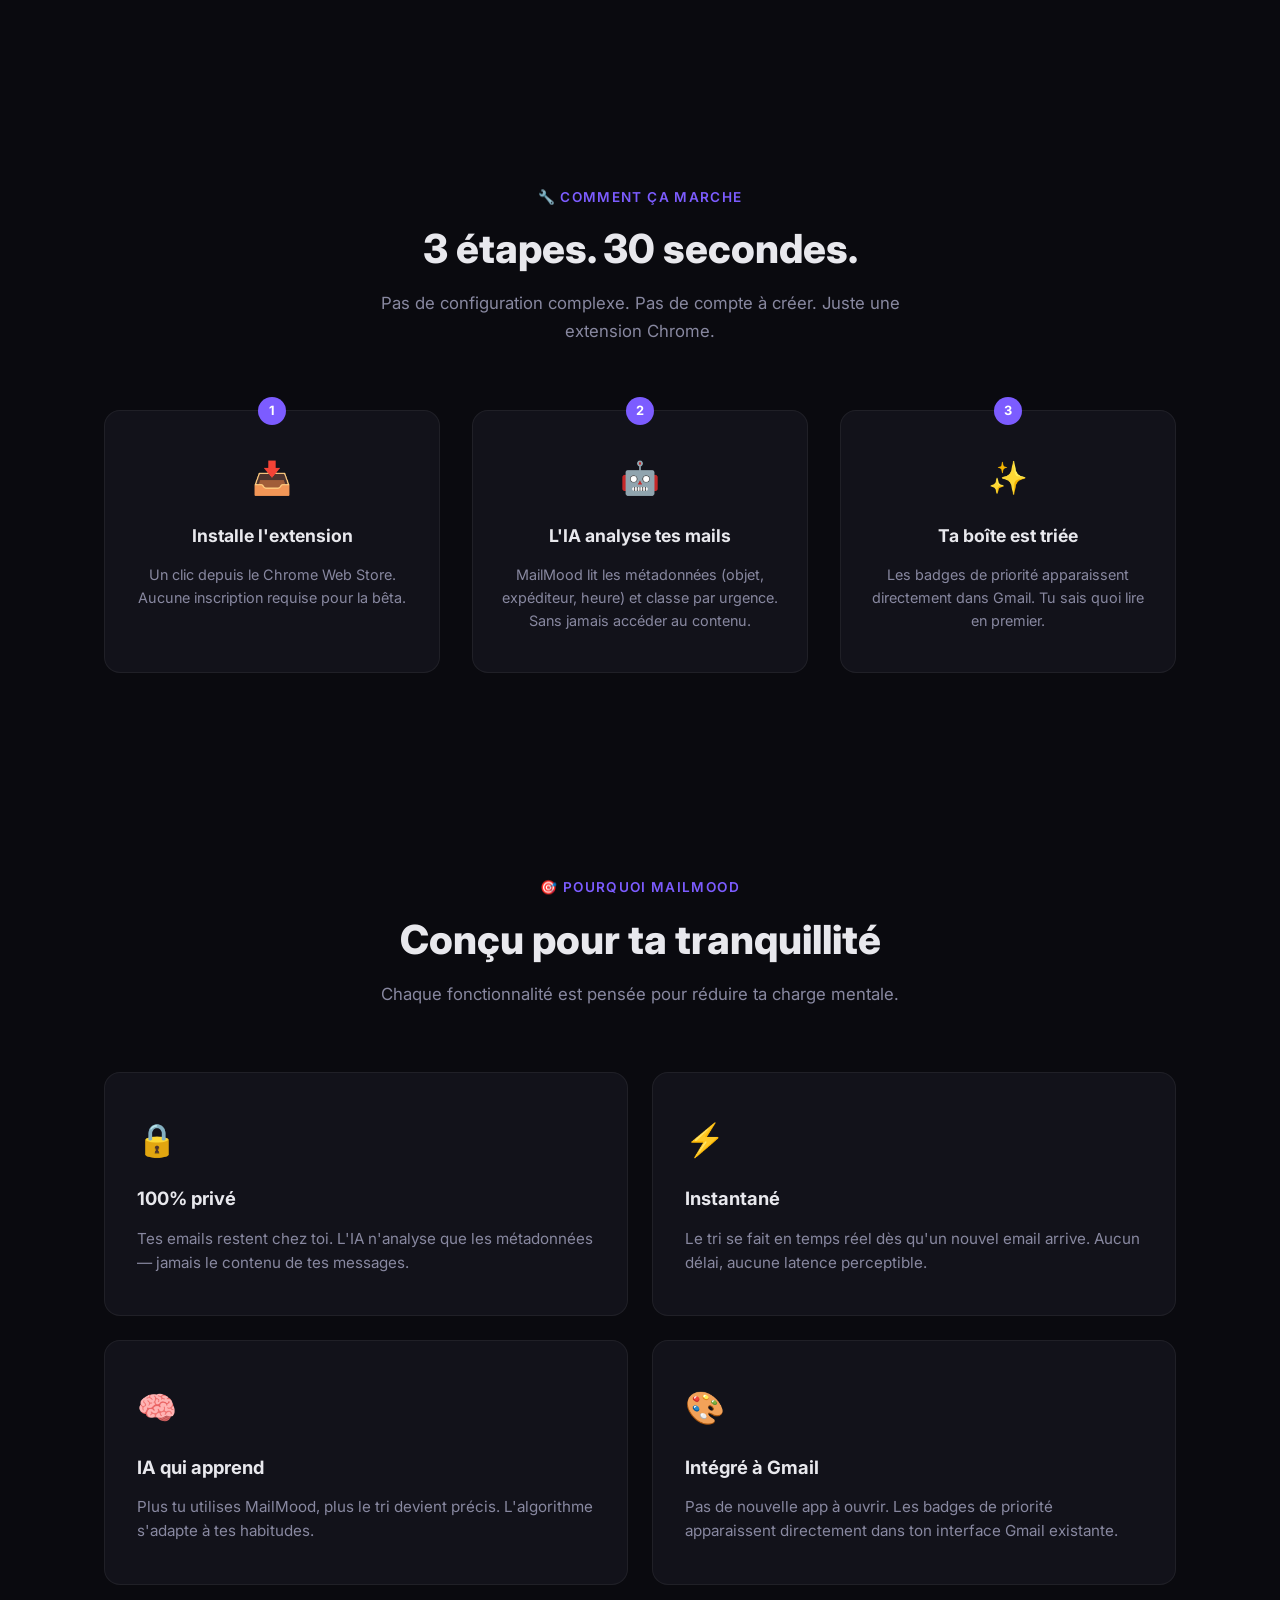
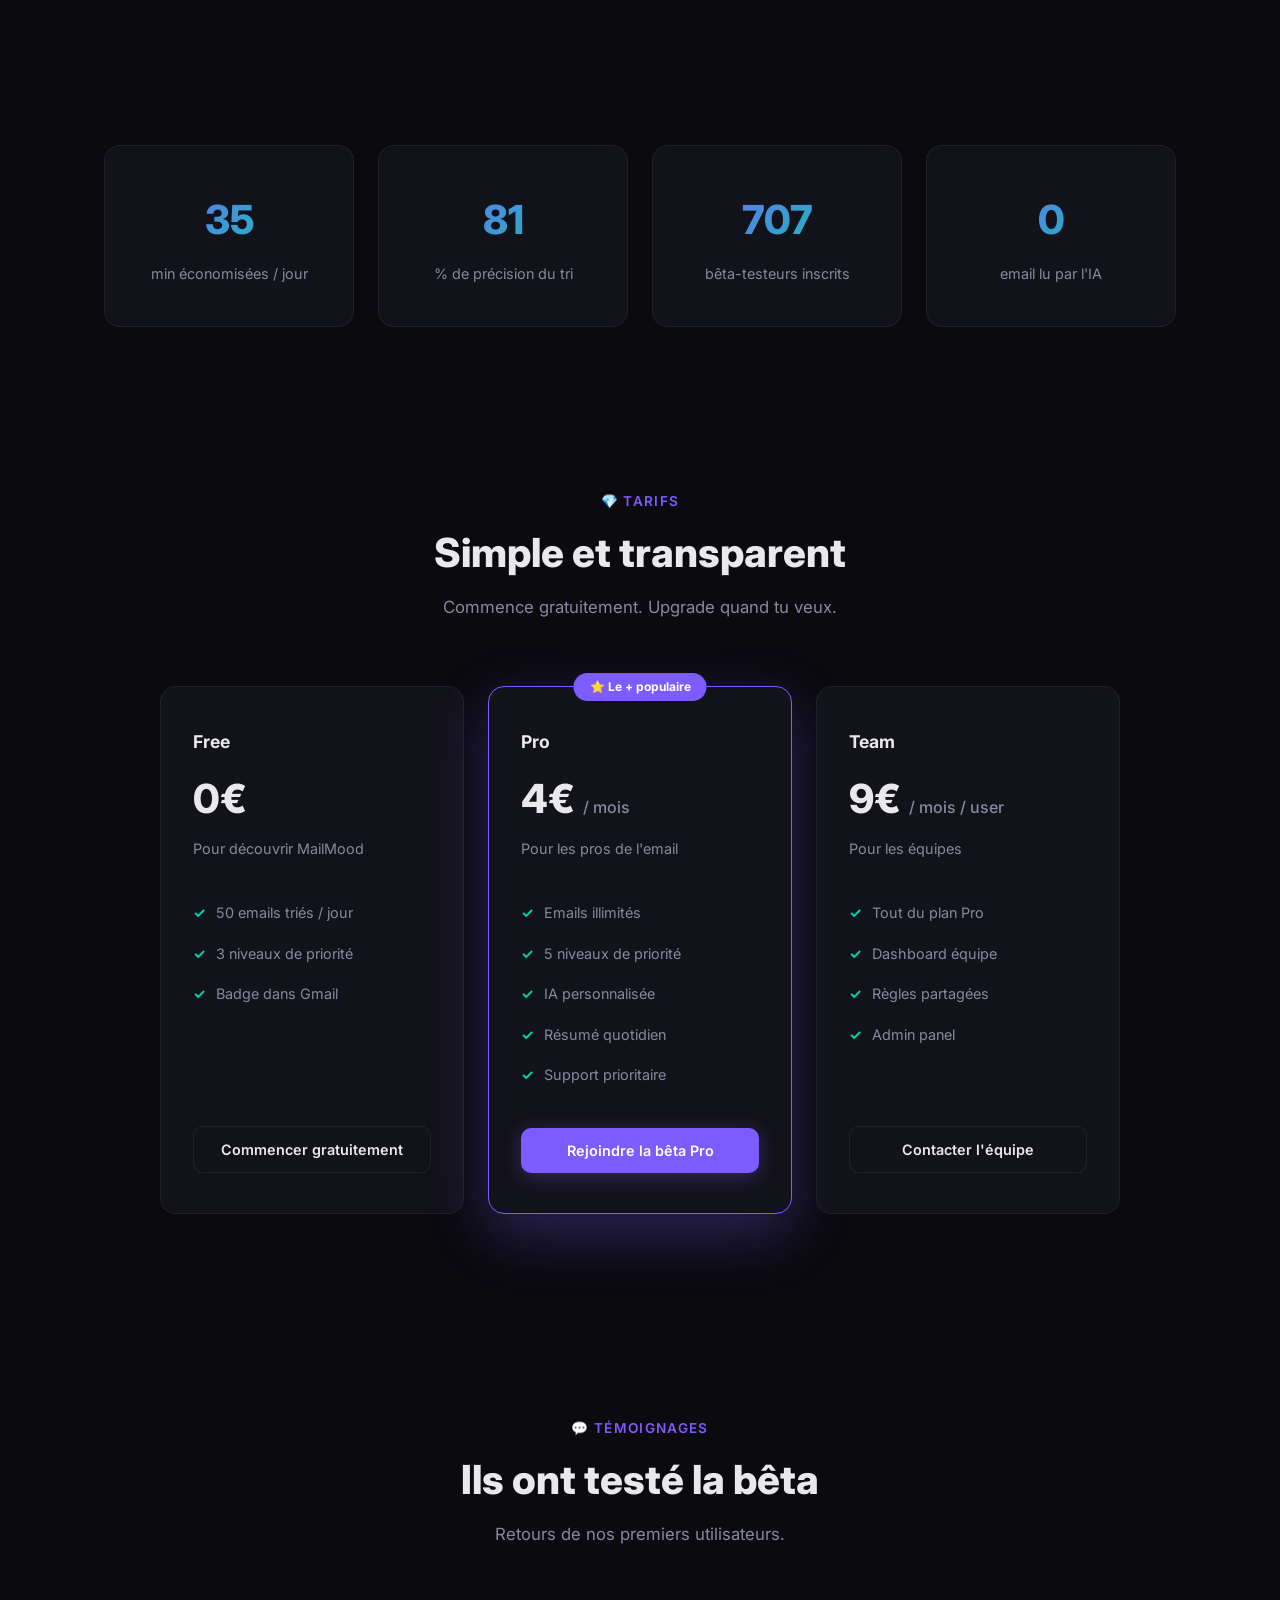
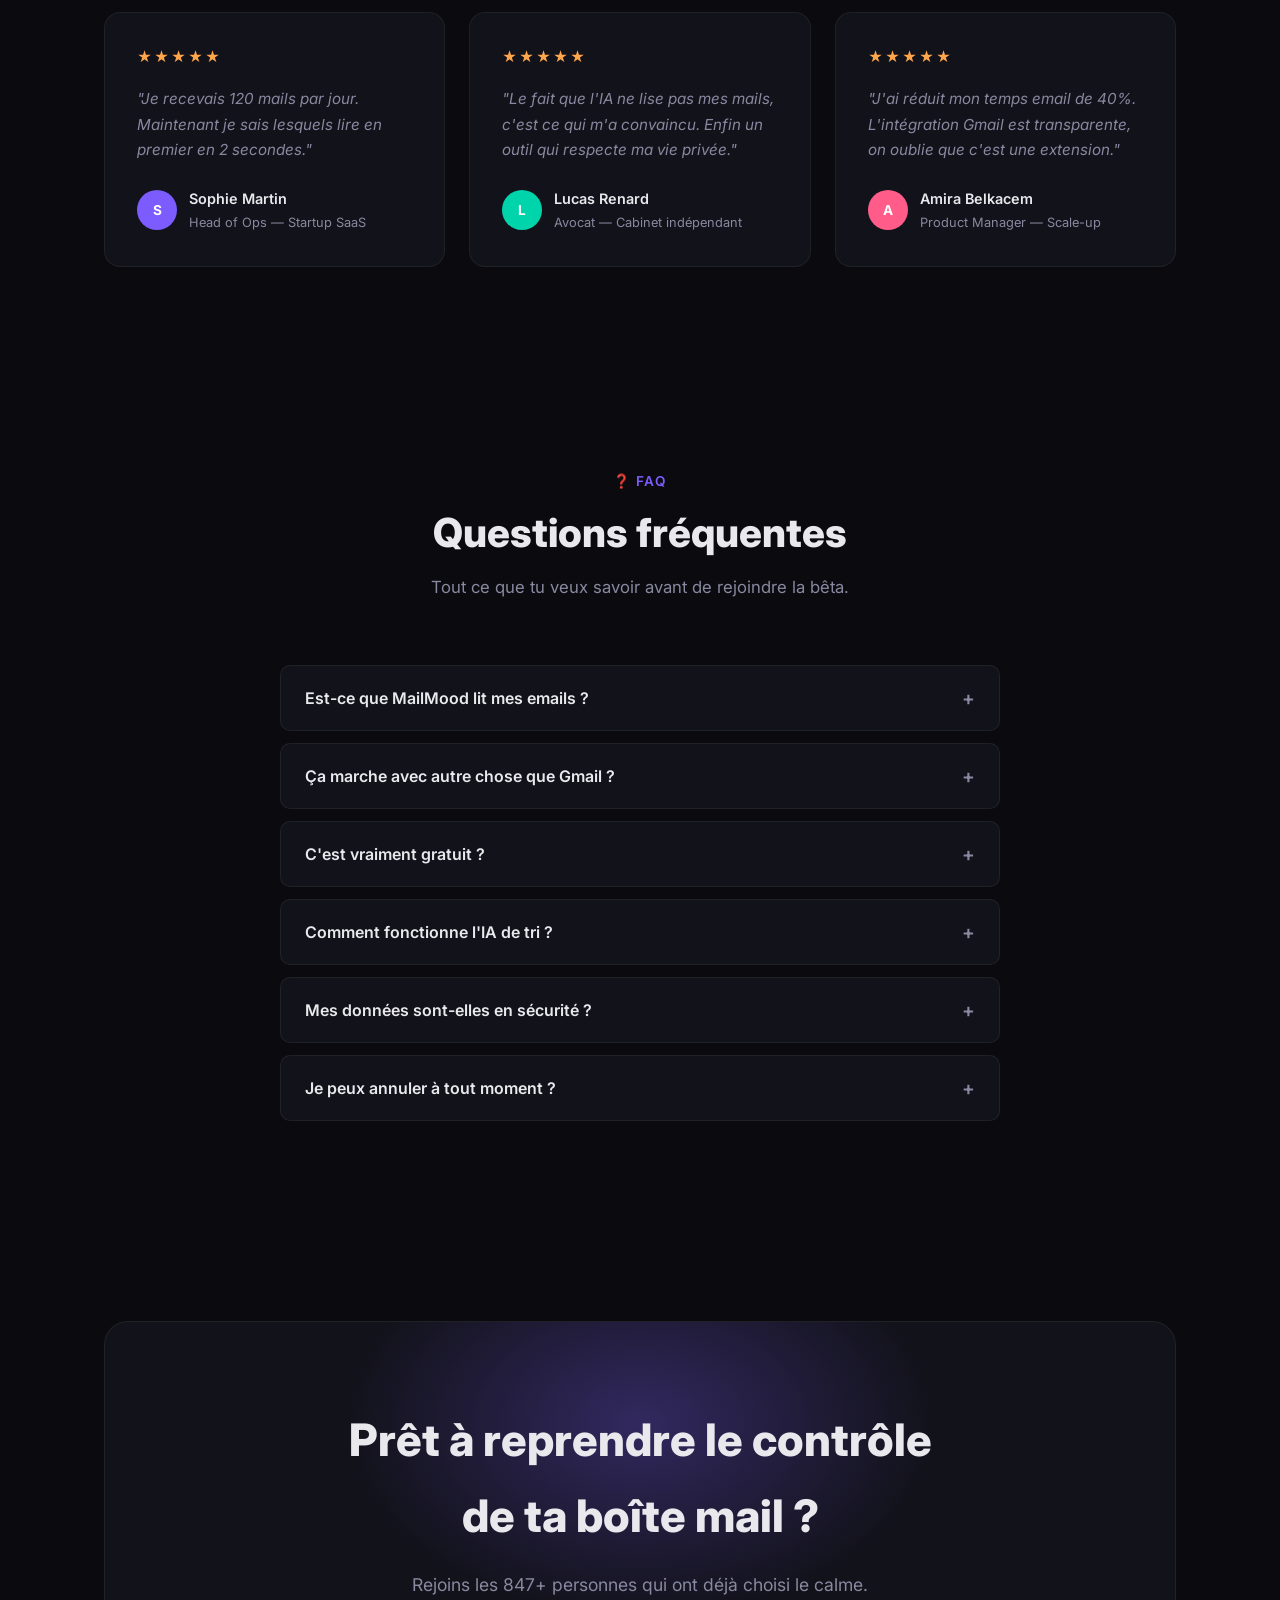
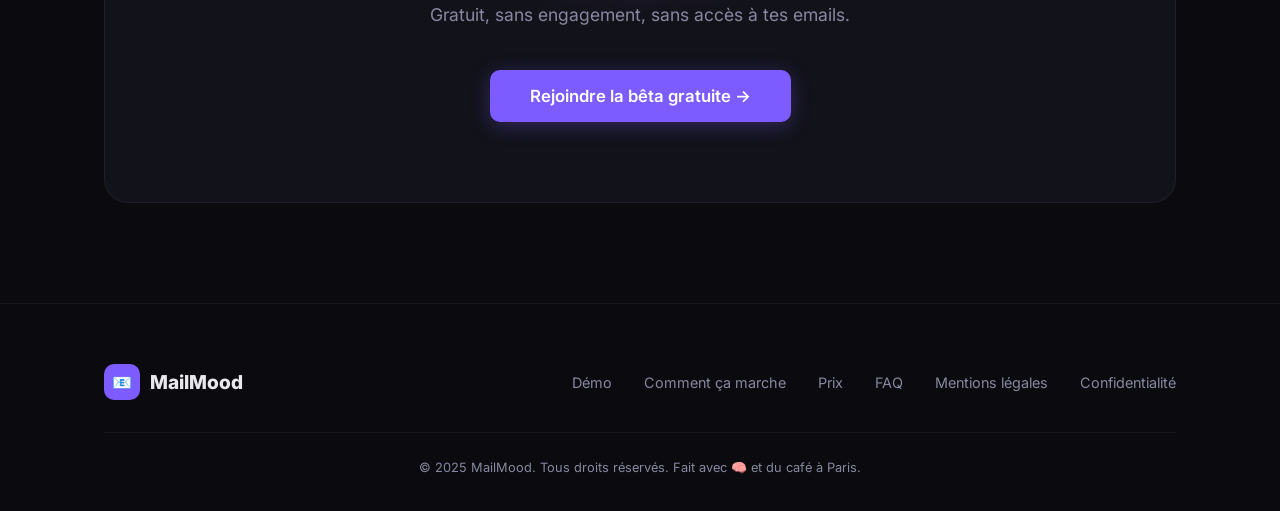
==== commit 6d6b26b4: "Update index.html" ====
--- a/index.html
+++ b/index.html
@@ -1,1589 +1,2679 @@
-
 <!DOCTYPE html>
-<html lang="fr" data-theme="dark">
+<html lang="fr">
 <head>
-    <meta charset="UTF-8">
-    <meta name="viewport" content="width=device-width, initial-scale=1.0">
-    <title>MailMood — Ton email enfin silencieux</title>
-    <meta name="description" content="MailMood trie ta boîte mail par urgence grâce à l'IA. Directement dans Gmail. Sans jamais lire tes emails.">
-    <meta property="og:title" content="MailMood — Ton email enfin silencieux">
-    <meta property="og:description" content="L'extension qui trie ta boîte mail par urgence. Sans jamais lire tes emails.">
-    <meta property="og:type" content="website">
-    <link rel="icon" type="image/svg+xml" href="data:image/svg+xml,<svg xmlns='http://www.w3.org/2000/svg' viewBox='0 0 100 100'><text y='.9em' font-size='90'>📧</text></svg>">
-    <link rel="preconnect" href="https://fonts.googleapis.com">
-    <link rel="preconnect" href="https://fonts.gstatic.com" crossorigin>
-    <link href="https://fonts.googleapis.com/css2?family=Inter:wght@400;500;600;700;800&display=swap" rel="stylesheet">
-    <style>
-        /* ============================================
-           RESET & VARIABLES
-           ============================================ */
-        *, *::before, *::after {
-            margin: 0;
-            padding: 0;
-            box-sizing: border-box;
-        }
-
-        :root {
-            --bg-primary: #0A0A0B;
-            --bg-secondary: #111113;
-            --bg-tertiary: #18181B;
-            --bg-card: #1A1A1F;
-            --bg-card-hover: #222228;
-            --border: #27272A;
-            --border-light: #3F3F46;
-            --text-primary: #FAFAFA;
-            --text-secondary: #A1A1AA;
-            --text-muted: #71717A;
-            --accent: #8B5CF6;
-            --accent-hover: #7C3AED;
-            --accent-glow: rgba(139, 92, 246, 0.15);
-            --cyan: #06B6D4;
-            --green: #22C55E;
-            --yellow: #EAB308;
-            --red: #EF4444;
-            --radius: 12px;
-            --radius-sm: 8px;
-            --transition: 0.3s cubic-bezier(0.4, 0, 0.2, 1);
-        }
-
-        html {
-            scroll-behavior: smooth;
-            -webkit-font-smoothing: antialiased;
-            -moz-osx-font-smoothing: grayscale;
-        }
-
-        body {
-            font-family: 'Inter', -apple-system, BlinkMacSystemFont, sans-serif;
-            background: var(--bg-primary);
-            color: var(--text-primary);
-            font-size: 16px;
-            line-height: 1.7;
-            overflow-x: hidden;
-        }
-
-        a {
-            color: inherit;
-            text-decoration: none;
-        }
-
-        img {
-            max-width: 100%;
-            display: block;
-        }
-
-        /* ============================================
-           UTILITIES
-           ============================================ */
-        .container {
-            max-width: 1120px;
-            margin: 0 auto;
-            padding: 0 24px;
-        }
-
-        .section {
-            padding: 100px 0;
-        }
-
-        .section-label {
-            font-size: 13px;
-            font-weight: 600;
-            text-transform: uppercase;
-            letter-spacing: 1.5px;
-            color: var(--accent);
-            margin-bottom: 16px;
-        }
-
-        .section-title {
-            font-size: clamp(32px, 5vw, 48px);
-            font-weight: 800;
-            line-height: 1.15;
-            margin-bottom: 20px;
-            letter-spacing: -0.02em;
-        }
-
-        .section-subtitle {
-            font-size: 18px;
-            color: var(--text-secondary);
-            max-width: 600px;
-            line-height: 1.7;
-        }
-
-        .gradient-text {
-            background: linear-gradient(135deg, var(--accent), var(--cyan));
-            -webkit-background-clip: text;
-            -webkit-text-fill-color: transparent;
-            background-clip: text;
-        }
-
-        /* ============================================
-           NAVBAR
-           ============================================ */
-        .navbar {
-            position: fixed;
-            top: 0;
-            left: 0;
-            right: 0;
-            z-index: 1000;
-            padding: 16px 0;
-            transition: var(--transition);
-            backdrop-filter: blur(20px);
-            -webkit-backdrop-filter: blur(20px);
-            background: rgba(10, 10, 11, 0.8);
-            border-bottom: 1px solid transparent;
-        }
-
-        .navbar.scrolled {
-            border-bottom-color: var(--border);
-        }
-
-        .navbar .container {
-            display: flex;
-            align-items: center;
-            justify-content: space-between;
-        }
-
-        .nav-logo {
-            font-size: 20px;
-            font-weight: 800;
-            display: flex;
-            align-items: center;
-            gap: 10px;
-        }
-
-        .nav-logo-icon {
-            width: 32px;
-            height: 32px;
-            background: linear-gradient(135deg, var(--accent), var(--cyan));
-            border-radius: 8px;
-            display: flex;
-            align-items: center;
-            justify-content: center;
-            font-size: 16px;
-        }
-
-        .nav-links {
-            display: flex;
-            align-items: center;
-            gap: 32px;
-            list-style: none;
-        }
-
-        .nav-links a {
-            font-size: 14px;
-            font-weight: 500;
-            color: var(--text-secondary);
-            transition: var(--transition);
-        }
-
-        .nav-links a:hover {
-            color: var(--text-primary);
-        }
-
-        .nav-right {
-            display: flex;
-            align-items: center;
-            gap: 16px;
-        }
-
-        .lang-toggle {
-            background: var(--bg-tertiary);
-            border: 1px solid var(--border);
-            color: var(--text-secondary);
-            padding: 6px 12px;
-            border-radius: 6px;
-            font-size: 13px;
-            font-weight: 600;
-            cursor: pointer;
-            transition: var(--transition);
-            font-family: inherit;
-        }
-
-        .lang-toggle:hover {
-            border-color: var(--border-light);
-            color: var(--text-primary);
-        }
-
-        .btn {
-            display: inline-flex;
-            align-items: center;
-            justify-content: center;
-            gap: 8px;
-            padding: 10px 20px;
-            border-radius: var(--radius-sm);
-            font-size: 14px;
-            font-weight: 600;
-            border: none;
-            cursor: pointer;
-            transition: var(--transition);
-            font-family: inherit;
-            white-space: nowrap;
-        }
-
-        .btn-primary {
-            background: var(--accent);
-            color: white;
-            box-shadow: 0 0 20px var(--accent-glow);
-        }
-
-        .btn-primary:hover {
-            background: var(--accent-hover);
-            box-shadow: 0 0 30px rgba(139, 92, 246, 0.3);
-            transform: translateY(-1px);
-        }
-
-        .btn-secondary {
-            background: var(--bg-tertiary);
-            color: var(--text-primary);
-            border: 1px solid var(--border);
-        }
-
-        .btn-secondary:hover {
-            border-color: var(--border-light);
-            background: var(--bg-card);
-        }
-
-        .nav-cta-mobile {
-            display: none;
-        }
-
-        /* Hamburger */
-        .hamburger {
-            display: none;
-            flex-direction: column;
-            gap: 5px;
-            background: none;
-            border: none;
-            cursor: pointer;
-            padding: 4px;
-        }
-
-        .hamburger span {
-            width: 22px;
-            height: 2px;
-            background: var(--text-primary);
-            border-radius: 2px;
-            transition: var(--transition);
-        }
-
-        /* ============================================
-           HERO
-           ============================================ */
-        .hero {
-            padding: 160px 0 100px;
-            text-align: center;
-            position: relative;
-            overflow: hidden;
-        }
-
-        .hero::before {
-            content: '';
-            position: absolute;
-            top: -200px;
-            left: 50%;
-            transform: translateX(-50%);
-            width: 800px;
-            height: 600px;
-            background: radial-gradient(ellipse, var(--accent-glow) 0%, transparent 70%);
-            pointer-events: none;
-        }
-
-        .hero-badge {
-            display: inline-flex;
-            align-items: center;
-            gap: 8px;
-            padding: 8px 16px;
-            background: var(--bg-tertiary);
-            border: 1px solid var(--border);
-            border-radius: 100px;
-            font-size: 13px;
-            font-weight: 500;
-            color: var(--text-secondary);
-            margin-bottom: 32px;
-            position: relative;
-            z-index: 1;
-        }
-
-        .hero-badge .pulse {
-            width: 8px;
-            height: 8px;
-            background: var(--green);
-            border-radius: 50%;
-            animation: pulse 2s infinite;
-        }
-
-        @keyframes pulse {
-            0%, 100% { opacity: 1; transform: scale(1); }
-            50% { opacity: 0.5; transform: scale(1.5); }
-        }
-
-        .hero h1 {
-            font-size: clamp(42px, 7vw, 72px);
-            font-weight: 800;
-            line-height: 1.05;
-            letter-spacing: -0.03em;
-            margin-bottom: 24px;
-            position: relative;
-            z-index: 1;
-        }
-
-        .hero-subtitle {
-            font-size: clamp(17px, 2.5vw, 20px);
-            color: var(--text-secondary);
-            max-width: 560px;
-            margin: 0 auto 40px;
-            line-height: 1.7;
-            position: relative;
-            z-index: 1;
-        }
-
-        .hero-buttons {
-            display: flex;
-            align-items: center;
-            justify-content: center;
-            gap: 16px;
-            margin-bottom: 24px;
-            position: relative;
-            z-index: 1;
-            flex-wrap: wrap;
-        }
-
-        .hero-buttons .btn-primary {
-            padding: 14px 28px;
-            font-size: 16px;
-        }
-
-        .hero-note {
-            font-size: 13px;
-            color: var(--text-muted);
-            position: relative;
-            z-index: 1;
-        }
-
-        /* Waitlist Counter */
-        .waitlist-counter {
-            display: inline-flex;
-            align-items: center;
-            gap: 12px;
-            margin-top: 32px;
-            padding: 12px 24px;
-            background: var(--bg-secondary);
-            border: 1px solid var(--border);
-            border-radius: 100px;
-            font-size: 14px;
-            color: var(--text-secondary);
-            position: relative;
-            z-index: 1;
-        }
-
-        .waitlist-avatars {
-            display: flex;
-        }
-
-        .waitlist-avatars span {
-            width: 28px;
-            height: 28px;
-            border-radius: 50%;
-            border: 2px solid var(--bg-secondary);
-            margin-left: -8px;
-            display: flex;
-            align-items: center;
-            justify-content: center;
-            font-size: 12px;
-        }
-
-        .waitlist-avatars span:first-child {
-            margin-left: 0;
-        }
-
-        .waitlist-avatars .av1 { background: #7C3AED; }
-        .waitlist-avatars .av2 { background: #2563EB; }
-        .waitlist-avatars .av3 { background: #0891B2; }
-        .waitlist-avatars .av4 { background: #059669; }
-
-        .waitlist-count {
-            font-weight: 700;
-            color: var(--text-primary);
-        }
-
-        /* ============================================
-           DEMO
-           ============================================ */
-        .demo {
-            padding: 60px 0 100px;
-        }
-
-        .demo-window {
-            max-width: 800px;
-            margin: 0 auto;
-            background: var(--bg-secondary);
-            border: 1px solid var(--border);
-            border-radius: 16px;
-            overflow: hidden;
-            box-shadow: 0 25px 80px rgba(0,0,0,0.5);
-        }
-
-        .demo-toolbar {
-            display: flex;
-            align-items: center;
-            justify-content: space-between;
-            padding: 16px 20px;
-            border-bottom: 1px solid var(--border);
-        }
-
-        .demo-dots {
-            display: flex;
-            gap: 8px;
-        }
-
-        .demo-dots span {
-            width: 12px;
-            height: 12px;
-            border-radius: 50%;
-        }
-
-        .demo-dots .dot-red { background: #EF4444; }
-        .demo-dots .dot-yellow { background: #EAB308; }
-        .demo-dots .dot-green { background: #22C55E; }
-
-        .demo-title {
-            font-size: 14px;
-            font-weight: 600;
-            color: var(--text-secondary);
-        }
-
-        .demo-filters {
-            display: flex;
-            gap: 8px;
-            padding: 12px 20px;
-            border-bottom: 1px solid var(--border);
-            overflow-x: auto;
-        }
-
-        .demo-filter {
-            padding: 6px 14px;
-            border-radius: 100px;
-            font-size: 13px;
-            font-weight: 500;
-            background: var(--bg-tertiary);
-            color: var(--text-secondary);
-            border: 1px solid var(--border);
-            cursor: pointer;
-            transition: var(--transition);
-            white-space: nowrap;
-            font-family: inherit;
-        }
-
-        .demo-filter:hover,
-        .demo-filter.active {
-            background: var(--accent);
-            color: white;
-            border-color: var(--accent);
-        }
-
-        .demo-emails {
-            padding: 8px;
-        }
-
-        .demo-email {
-            display: flex;
-            align-items: center;
-            gap: 14px;
-            padding: 14px 16px;
-            border-radius: 10px;
-            transition: var(--transition);
-            cursor: default;
-            animation: fadeIn 0.4s ease-out both;
-        }
-
-        .demo-email:hover {
-            background: var(--bg-tertiary);
-        }
-
-        .demo-email:nth-child(1) { animation-delay: 0.1s; }
-        .demo-email:nth-child(2) { animation-delay: 0.2s; }
-        .demo-email:nth-child(3) { animation-delay: 0.3s; }
-        .demo-email:nth-child(4) { animation-delay: 0.4s; }
-        .demo-email:nth-child(5) { animation-delay: 0.5s; }
-
-        @keyframes fadeIn {
-            from { opacity: 0; transform: translateY(10px); }
-            to { opacity: 1; transform: translateY(0); }
-        }
-
-        .email-score {
-            width: 36px;
-            height: 36px;
-            border-radius: 10px;
-            display: flex;
-            align-items: center;
-            justify-content: center;
-            font-size: 16px;
-            flex-shrink: 0;
-        }
-
-        .score-red { background: rgba(239, 68, 68, 0.15); }
-        .score-yellow { background: rgba(234, 179, 8, 0.15); }
-        .score-green { background: rgba(34, 197, 94, 0.15); }
-
-        .email-content {
-            flex: 1;
-            min-width: 0;
-        }
-
-        .email-from {
-            font-size: 14px;
-            font-weight: 600;
-            margin-bottom: 2px;
-        }
-
-        .email-subject {
-            font-size: 13px;
-            color: var(--text-secondary);
-            white-space: nowrap;
-            overflow: hidden;
-            text-overflow: ellipsis;
-        }
-
-        .email-time {
-            font-size: 12px;
-            color: var(--text-muted);
-            flex-shrink: 0;
-        }
-
-        .email-tag {
-            font-size: 11px;
-            font-weight: 600;
-            padding: 3px 8px;
-            border-radius: 6px;
-            flex-shrink: 0;
-        }
-
-        .tag-urgent { background: rgba(239, 68, 68, 0.15); color: var(--red); }
-        .tag-normal { background: rgba(234, 179, 8, 0.15); color: var(--yellow); }
-        .tag-low { background: rgba(34, 197, 94, 0.15); color: var(--green); }
-
-        /* ============================================
-           PROBLEM SECTION
-           ============================================ */
-        .problem {
-            background: var(--bg-secondary);
-            border-top: 1px solid var(--border);
-            border-bottom: 1px solid var(--border);
-        }
-
-        .problem-header {
-            text-align: center;
-            margin-bottom: 64px;
-        }
-
-        .problem-header .section-subtitle {
-            margin: 0 auto;
-        }
-
-        .stats-grid {
-            display: grid;
-            grid-template-columns: repeat(3, 1fr);
-            gap: 24px;
-        }
-
-        .stat-card {
-            background: var(--bg-card);
-            border: 1px solid var(--border);
-            border-radius: var(--radius);
-            padding: 40px 32px;
-            text-align: center;
-            transition: var(--transition);
-        }
-
-        .stat-card:hover {
-            border-color: var(--border-light);
-            transform: translateY(-4px);
-            box-shadow: 0 12px 40px rgba(0,0,0,0.3);
-        }
-
-        .stat-number {
-            font-size: clamp(36px, 5vw, 56px);
-            font-weight: 800;
-            letter-spacing: -0.03em;
-            margin-bottom: 8px;
-        }
-
-        .stat-number.red { color: var(--red); }
-        .stat-number.yellow { color: var(--yellow); }
-        .stat-number.accent { color: var(--accent); }
-
-        .stat-label {
-            font-size: 15px;
-            color: var(--text-secondary);
-            line-height: 1.5;
-        }
-
-        /* ============================================
-           HOW IT WORKS
-           ============================================ */
-        .how-header {
-            text-align: center;
-            margin-bottom: 64px;
-        }
-
-        .how-header .section-subtitle {
-            margin: 0 auto;
-        }
-
-        .steps {
-            display: grid;
-            grid-template-columns: repeat(3, 1fr);
-            gap: 32px;
-        }
-
-        .step {
-            text-align: center;
-            padding: 40px 24px;
-        }
-
-        .step-icon {
-            width: 64px;
-            height: 64px;
-            margin: 0 auto 24px;
-            background: var(--bg-tertiary);
-            border: 1px solid var(--border);
-            border-radius: 16px;
-            display: flex;
-            align-items: center;
-            justify-content: center;
-            font-size: 28px;
-        }
-
-        .step-number {
-            font-size: 12px;
-            font-weight: 700;
-            color: var(--accent);
-            text-transform: uppercase;
-            letter-spacing: 2px;
-            margin-bottom: 12px;
-        }
-
-        .step h3 {
-            font-size: 20px;
-            font-weight: 700;
-            margin-bottom: 12px;
-        }
-
-        .step p {
-            font-size: 15px;
-            color: var(--text-secondary);
-            line-height: 1.7;
-        }
-
-        /* ============================================
-           PRIVACY SECTION
-           ============================================ */
-        .privacy {
-            background: var(--bg-secondary);
-            border-top: 1px solid var(--border);
-            border-bottom: 1px solid var(--border);
-        }
-
-        .privacy-inner {
-            display: grid;
-            grid-template-columns: 1fr 1fr;
-            gap: 64px;
-            align-items: center;
-        }
-
-        .privacy-content .section-title {
-            margin-bottom: 24px;
-        }
-
-        .privacy-content .section-subtitle {
-            margin-bottom: 32px;
-        }
-
-        .privacy-list {
-            list-style: none;
-            display: flex;
-            flex-direction: column;
-            gap: 16px;
-        }
-
-        .privacy-list li {
-            display: flex;
-            align-items: flex-start;
-            gap: 12px;
-            font-size: 15px;
-            color: var(--text-secondary);
-        }
-
-        .privacy-list .check {
-            color: var(--green);
-            font-size: 18px;
-            flex-shrink: 0;
-            margin-top: 1px;
-        }
-
-        .privacy-visual {
-            background: var(--bg-card);
-            border: 1px solid var(--border);
-            border-radius: var(--radius);
-            padding: 40px;
-        }
-
-        .privacy-diagram {
-            display: flex;
-            flex-direction: column;
-            gap: 24px;
-        }
-
-        .diagram-row {
-            display: flex;
-            align-items: center;
-            gap: 16px;
-        }
-
-        .diagram-box {
-            padding: 14px 20px;
-            background: var(--bg-tertiary);
-            border: 1px solid var(--border);
-            border-radius: var(--radius-sm);
-            font-size: 14px;
-            font-weight: 500;
-            flex: 1;
-            text-align: center;
-        }
-
-        .diagram-box.highlight {
-            border-color: var(--accent);
-            background: rgba(139, 92, 246, 0.08);
-        }
-
-        .diagram-arrow {
-            color: var(--text-muted);
-            font-size: 20px;
-            flex-shrink: 0;
-        }
-
-        .diagram-label {
-            text-align: center;
-            font-size: 12px;
-            color: var(--text-muted);
-            padding: 8px 16px;
-            background: rgba(34, 197, 94, 0.08);
-            border: 1px solid rgba(34, 197, 94, 0.2);
-            border-radius: 100px;
-        }
-
-        /* ============================================
-           PRICING
-           ============================================ */
-        .pricing-header {
-            text-align: center;
-            margin-bottom: 64px;
-        }
-
-        .pricing-header .section-subtitle {
-            margin: 0 auto;
-        }
-
-        .pricing-cards {
-            display: grid;
-            grid-template-columns: repeat(2, 1fr);
-            gap: 24px;
-            max-width: 700px;
-            margin: 0 auto;
-        }
-
-        .pricing-card {
-            background: var(--bg-card);
-            border: 1px solid var(--border);
-            border-radius: var(--radius);
-            padding: 40px 32px;
-            position: relative;
-            transition: var(--transition);
-        }
-
-        .pricing-card:hover {
-            transform: translateY(-4px);
-            box-shadow: 0 12px 40px rgba(0,0,0,0.3);
-        }
-
-        .pricing-card.featured {
-            border-color: var(--accent);
-            box-shadow: 0 0 40px var(--accent-glow);
-        }
-
-        .pricing-badge {
-            position: absolute;
-            top: -12px;
-            right: 24px;
-            background: var(--accent);
-            color: white;
-            font-size: 12px;
-            font-weight: 700;
-            padding: 4px 12px;
-            border-radius: 100px;
-        }
-
-        .pricing-name {
-            font-size: 18px;
-            font-weight: 700;
-            margin-bottom: 8px;
-        }
-
-        .pricing-price {
-            display: flex;
-            align-items: baseline;
-            gap: 4px;
-            margin-bottom: 8px;
-        }
-
-        .pricing-amount {
-            font-size: 42px;
-            font-weight: 800;
-            letter-spacing: -0.03em;
-        }
-
-        .pricing-period {
-            font-size: 15px;
-            color: var(--text-muted);
-        }
-
-        .pricing-desc {
-            font-size: 14px;
-            color: var(--text-secondary);
-            margin-bottom: 32px;
-            line-height: 1.6;
-        }
-
-        .pricing-features {
-            list-style: none;
-            display: flex;
-            flex-direction: column;
-            gap: 12px;
-            margin-bottom: 32px;
-        }
-
-        .pricing-features li {
-            display: flex;
-            align-items: center;
-            gap: 10px;
-            font-size: 14px;
-            color: var(--text-secondary);
-        }
-
-        .pricing-features .icon {
-            color: var(--green);
-            flex-shrink: 0;
-        }
-
-        .pricing-card .btn {
-            width: 100%;
-            padding: 12px;
-        }
-
-        /* ============================================
-           FAQ
-           ============================================ */
-        .faq {
-            background: var(--bg-secondary);
-            border-top: 1px solid var(--border);
-            border-bottom: 1px solid var(--border);
-        }
-
-        .faq-header {
-            text-align: center;
-            margin-bottom: 64px;
-        }
-
-        .faq-list {
-            max-width: 700px;
-            margin: 0 auto;
-            display: flex;
-            flex-direction: column;
-            gap: 8px;
-        }
-
-        .faq-item {
-            background: var(--bg-card);
-            border: 1px solid var(--border);
-            border-radius: var(--radius);
-            overflow: hidden;
-            transition: var(--transition);
-        }
-
-        .faq-item:hover {
-            border-color: var(--border-light);
-        }
-
-        .faq-question {
-            width: 100%;
-            background: none;
-            border: none;
-            padding: 20px 24px;
-            display: flex;
-            align-items: center;
-            justify-content: space-between;
-            font-size: 15px;
-            font-weight: 600;
-            color: var(--text-primary);
-            cursor: pointer;
-            font-family: inherit;
-            text-align: left;
-        }
-
-        .faq-question .icon {
-            font-size: 20px;
-            color: var(--text-muted);
-            transition: var(--transition);
-            flex-shrink: 0;
-            margin-left: 16px;
-        }
-
-        .faq-item.open .faq-question .icon {
-            transform: rotate(45deg);
-            color: var(--accent);
-        }
-
-        .faq-answer {
-            max-height: 0;
-            overflow: hidden;
-            transition: max-height 0.4s cubic-bezier(0.4, 0, 0.2, 1);
-        }
-
-        .faq-answer-inner {
-            padding: 0 24px 20px;
-            font-size: 14px;
-            color: var(--text-secondary);
-            line-height: 1.8;
-        }
-
-        /* ============================================
-           CTA SECTION
-           ============================================ */
-        .cta-section {
-            text-align: center;
-        }
-
-        .cta-box {
-            max-width: 600px;
-            margin: 0 auto;
-            padding: 64px 40px;
-            background: var(--bg-secondary);
-            border: 1px solid var(--border);
-            border-radius: 20px;
-            position: relative;
-            overflow: hidden;
-        }
-
-        .cta-box::before {
-            content: '';
-            position: absolute;
-            top: -100px;
-            left: 50%;
-            transform: translateX(-50%);
-            width: 400px;
-            height: 300px;
-            background: radial-gradient(ellipse, var(--accent-glow), transparent 70%);
-            pointer-events: none;
-        }
-
-        .cta-box .section-title {
-            position: relative;
-            z-index: 1;
-        }
-
-        .cta-box .section-subtitle {
-            margin: 0 auto 32px;
-            position: relative;
-            z-index: 1;
-        }
-
-        .cta-form {
-            display: flex;
-            gap: 10px;
-            max-width: 440px;
-            margin: 0 auto;
-            position: relative;
-            z-index: 1;
-        }
-
-        .cta-form input {
-            flex: 1;
-            padding: 14px 18px;
-            background: var(--bg-tertiary);
-            border: 1px solid var(--border);
-            border-radius: var(--radius-sm);
-            color: var(--text-primary);
-            font-size: 15px;
-            font-family: inherit;
-            outline: none;
-            transition: var(--transition);
-        }
-
-        .cta-form input:focus {
-            border-color: var(--accent);
-            box-shadow: 0 0 0 3px var(--accent-glow);
-        }
-
-        .cta-form input::placeholder {
-            color: var(--text-muted);
-        }
-
-        .cta-form .btn {
-            padding: 14px 24px;
-        }
-
-        .form-success {
-            display: none;
-            padding: 16px 24px;
-            background: rgba(34, 197, 94, 0.1);
-            border: 1px solid rgba(34, 197, 94, 0.3);
-            border-radius: var(--radius-sm);
-            color: var(--green);
-            font-size: 14px;
-            font-weight: 500;
-            margin-top: 16px;
-            max-width: 440px;
-            margin-left: auto;
-            margin-right: auto;
-            position: relative;
-            z-index: 1;
-        }
-
-        .form-success.show {
-            display: block;
-            animation: fadeIn 0.4s ease-out;
-        }
-
-        /* ============================================
-           FOOTER
-           ============================================ */
-        footer {
-            padding: 40px 0;
-            border-top: 1px solid var(--border);
-        }
-
-        .footer-inner {
-            display: flex;
-            align-items: center;
-            justify-content: space-between;
-            flex-wrap: wrap;
-            gap: 16px;
-        }
-
-        .footer-left {
-            font-size: 14px;
-            color: var(--text-muted);
-        }
-
-        .footer-links {
-            display: flex;
-            gap: 24px;
-            flex-wrap: wrap;
-        }
-
-        .footer-links a {
-            font-size: 13px;
-            color: var(--text-muted);
-            transition: var(--transition);
-        }
-
-        .footer-links a:hover {
-            color: var(--text-secondary);
-        }
-
-        /* ============================================
-           SCROLL REVEAL
-           ============================================ */
-        .reveal {
-            opacity: 0;
-            transform: translateY(30px);
-            transition: opacity 0.6s ease-out, transform 0.6s ease-out;
-        }
-
-        .reveal.visible {
-            opacity: 1;
-            transform: translateY(0);
-        }
-
-        /* ============================================
-           RESPONSIVE
-           ============================================ */
-        @media (max-width: 768px) {
-            .section {
-                padding: 72px 0;
-            }
-
-            .nav-links {
-                display: none;
-                position: fixed;
-                top: 64px;
-                left: 0;
-                right: 0;
-                bottom: 0;
-                background: var(--bg-primary);
-                flex-direction: column;
-                align-items: center;
-                justify-content: center;
-                gap: 32px;
-                z-index: 999;
-            }
-
-            .nav-links.open {
-                display: flex;
-            }
-
-            .nav-links a {
-                font-size: 18px;
-            }
-
-            .hamburger {
-                display: flex;
-            }
-
-            .nav-cta-desktop {
-                display: none;
-            }
-
-            .nav-cta-mobile {
-                display: inline-flex;
-            }
-
-            .stats-grid {
-                grid-template-columns: 1fr;
-            }
-
-            .steps {
-                grid-template-columns: 1fr;
-            }
-
-            .privacy-inner {
-                grid-template-columns: 1fr;
-                gap: 40px;
-            }
-
-            .pricing-cards {
-                grid-template-columns: 1fr;
-            }
-
-            .cta-form {
-                flex-direction: column;
-            }
-
-            .hero h1 {
-                font-size: clamp(36px, 10vw, 54px);
-            }
-
-            .cta-box {
-                padding: 48px 24px;
-            }
-
-            .footer-inner {
-                flex-direction: column;
-                text-align: center;
-            }
-
-            .footer-links {
-                justify-content: center;
-            }
-        }
-    </style>
+<meta charset="UTF-8">
+<meta name="viewport" content="width=device-width, initial-scale=1.0">
+<title>MailMood — Ton email, enfin silencieux.</title>
+<meta name="description" content="MailMood trie ta boîte mail par urgence grâce à l'IA. Directement dans Gmail. Sans jamais lire tes emails.">
+<link rel="preconnect" href="https://fonts.googleapis.com">
+<link href="https://fonts.googleapis.com/css2?family=Inter:wght@400;500;600;700;800&display=swap" rel="stylesheet">
+<style>
+/* ============================================
+   VARIABLES & RESET
+   ============================================ */
+:root {
+  --bg: #0a0a0f;
+  --bg-card: #12121a;
+  --bg-card-hover: #1a1a25;
+  --text: #e8e8ed;
+  --text-muted: #8888a0;
+  --primary: #7c5cff;
+  --primary-glow: rgba(124, 92, 255, 0.3);
+  --accent: #00d4aa;
+  --accent-glow: rgba(0, 212, 170, 0.3);
+  --border: rgba(255,255,255,0.06);
+  --radius: 16px;
+  --radius-sm: 10px;
+  --font: 'Inter', -apple-system, sans-serif;
+}
+
+* { margin: 0; padding: 0; box-sizing: border-box; }
+
+html {
+  scroll-behavior: smooth;
+  font-size: 16px;
+}
+
+body {
+  font-family: var(--font);
+  background: var(--bg);
+  color: var(--text);
+  line-height: 1.7;
+  -webkit-font-smoothing: antialiased;
+  overflow-x: hidden;
+}
+
+a { color: inherit; text-decoration: none; }
+img { max-width: 100%; display: block; }
+button { cursor: pointer; font-family: inherit; border: none; }
+
+.container {
+  max-width: 1120px;
+  margin: 0 auto;
+  padding: 0 24px;
+}
+
+/* ============================================
+   ANIMATIONS
+   ============================================ */
+@keyframes fadeUp {
+  from { opacity: 0; transform: translateY(30px); }
+  to { opacity: 1; transform: translateY(0); }
+}
+
+@keyframes float {
+  0%, 100% { transform: translateY(0px); }
+  50% { transform: translateY(-10px); }
+}
+
+@keyframes pulse {
+  0%, 100% { opacity: 1; }
+  50% { opacity: 0.5; }
+}
+
+@keyframes gradientMove {
+  0% { background-position: 0% 50%; }
+  50% { background-position: 100% 50%; }
+  100% { background-position: 0% 50%; }
+}
+
+@keyframes countUp {
+  from { opacity: 0; transform: scale(0.5); }
+  to { opacity: 1; transform: scale(1); }
+}
+
+.reveal {
+  opacity: 0;
+  transform: translateY(30px);
+  transition: all 0.8s cubic-bezier(0.16, 1, 0.3, 1);
+}
+
+.reveal.visible {
+  opacity: 1;
+  transform: translateY(0);
+}
+
+/* ============================================
+   NAVBAR
+   ============================================ */
+.navbar {
+  position: fixed;
+  top: 0;
+  left: 0;
+  right: 0;
+  z-index: 1000;
+  padding: 16px 0;
+  background: rgba(10, 10, 15, 0.8);
+  backdrop-filter: blur(20px);
+  border-bottom: 1px solid var(--border);
+  transition: all 0.3s ease;
+}
+
+.navbar .container {
+  display: flex;
+  align-items: center;
+  justify-content: space-between;
+}
+
+.nav-logo {
+  display: flex;
+  align-items: center;
+  gap: 10px;
+  font-weight: 800;
+  font-size: 1.3rem;
+}
+
+.nav-logo-icon {
+  width: 36px;
+  height: 36px;
+  background: linear-gradient(135deg, var(--primary), #5a3de8);
+  border-radius: 10px;
+  display: flex;
+  align-items: center;
+  justify-content: center;
+  font-size: 18px;
+}
+
+.nav-links {
+  display: flex;
+  align-items: center;
+  gap: 32px;
+  list-style: none;
+}
+
+.nav-links a {
+  font-size: 0.9rem;
+  color: var(--text-muted);
+  transition: color 0.3s;
+  font-weight: 500;
+}
+
+.nav-links a:hover { color: var(--text); }
+
+.nav-right {
+  display: flex;
+  align-items: center;
+  gap: 12px;
+}
+
+.btn-lang {
+  background: var(--bg-card);
+  border: 1px solid var(--border);
+  color: var(--text-muted);
+  padding: 6px 14px;
+  border-radius: 8px;
+  font-size: 0.85rem;
+  font-weight: 600;
+  transition: all 0.3s;
+}
+
+.btn-lang:hover {
+  border-color: var(--primary);
+  color: var(--text);
+}
+
+.btn-primary {
+  background: var(--primary);
+  color: white;
+  padding: 10px 24px;
+  border-radius: var(--radius-sm);
+  font-weight: 600;
+  font-size: 0.9rem;
+  transition: all 0.3s;
+  position: relative;
+  overflow: hidden;
+}
+
+.btn-primary:hover {
+  background: #6a4be8;
+  transform: translateY(-1px);
+  box-shadow: 0 8px 30px var(--primary-glow);
+}
+
+.btn-secondary {
+  background: var(--bg-card);
+  border: 1px solid var(--border);
+  color: var(--text);
+  padding: 10px 24px;
+  border-radius: var(--radius-sm);
+  font-weight: 600;
+  font-size: 0.9rem;
+  transition: all 0.3s;
+}
+
+.btn-secondary:hover {
+  border-color: var(--text-muted);
+  transform: translateY(-1px);
+}
+
+.mobile-toggle {
+  display: none;
+  background: none;
+  color: var(--text);
+  font-size: 1.5rem;
+}
+
+/* ============================================
+   HERO
+   ============================================ */
+.hero {
+  padding: 160px 0 100px;
+  text-align: center;
+  position: relative;
+  overflow: hidden;
+}
+
+.hero::before {
+  content: '';
+  position: absolute;
+  top: -200px;
+  left: 50%;
+  transform: translateX(-50%);
+  width: 800px;
+  height: 600px;
+  background: radial-gradient(ellipse, var(--primary-glow) 0%, transparent 70%);
+  pointer-events: none;
+  z-index: 0;
+}
+
+.hero .container {
+  position: relative;
+  z-index: 1;
+}
+
+.hero-badge {
+  display: inline-flex;
+  align-items: center;
+  gap: 8px;
+  background: var(--bg-card);
+  border: 1px solid var(--border);
+  padding: 8px 20px;
+  border-radius: 50px;
+  font-size: 0.85rem;
+  color: var(--text-muted);
+  margin-bottom: 32px;
+  animation: fadeUp 0.8s ease forwards;
+}
+
+.hero-badge-dot {
+  width: 8px;
+  height: 8px;
+  background: var(--accent);
+  border-radius: 50%;
+  animation: pulse 2s infinite;
+}
+
+.hero h1 {
+  font-size: clamp(2.8rem, 6vw, 4.5rem);
+  font-weight: 800;
+  line-height: 1.1;
+  margin-bottom: 24px;
+  animation: fadeUp 0.8s ease 0.1s both;
+}
+
+.hero h1 .gradient-text {
+  background: linear-gradient(135deg, var(--primary), var(--accent));
+  background-size: 200% 200%;
+  animation: gradientMove 3s ease infinite;
+  -webkit-background-clip: text;
+  -webkit-text-fill-color: transparent;
+  background-clip: text;
+}
+
+.hero-subtitle {
+  font-size: clamp(1.05rem, 2vw, 1.25rem);
+  color: var(--text-muted);
+  max-width: 560px;
+  margin: 0 auto 40px;
+  line-height: 1.7;
+  animation: fadeUp 0.8s ease 0.2s both;
+}
+
+.hero-buttons {
+  display: flex;
+  align-items: center;
+  justify-content: center;
+  gap: 16px;
+  margin-bottom: 20px;
+  animation: fadeUp 0.8s ease 0.3s both;
+}
+
+.hero-buttons .btn-primary {
+  padding: 14px 32px;
+  font-size: 1rem;
+}
+
+.hero-buttons .btn-secondary {
+  padding: 14px 32px;
+  font-size: 1rem;
+}
+
+.hero-trust {
+  font-size: 0.8rem;
+  color: var(--text-muted);
+  margin-bottom: 32px;
+  animation: fadeUp 0.8s ease 0.35s both;
+}
+
+.hero-social-proof {
+  display: inline-flex;
+  align-items: center;
+  gap: 12px;
+  background: var(--bg-card);
+  border: 1px solid var(--border);
+  padding: 12px 24px;
+  border-radius: 50px;
+  animation: fadeUp 0.8s ease 0.4s both;
+}
+
+.avatar-stack {
+  display: flex;
+}
+
+.avatar-stack span {
+  width: 32px;
+  height: 32px;
+  border-radius: 50%;
+  display: flex;
+  align-items: center;
+  justify-content: center;
+  font-size: 0.75rem;
+  font-weight: 700;
+  color: white;
+  margin-left: -8px;
+  border: 2px solid var(--bg-card);
+}
+
+.avatar-stack span:first-child { margin-left: 0; }
+.avatar-stack span:nth-child(1) { background: #7c5cff; }
+.avatar-stack span:nth-child(2) { background: #ff5c8a; }
+.avatar-stack span:nth-child(3) { background: #00d4aa; }
+.avatar-stack span:nth-child(4) { background: #ffa64c; }
+
+.hero-social-proof p {
+  font-size: 0.9rem;
+  color: var(--text-muted);
+}
+
+.hero-social-proof strong {
+  color: var(--text);
+}
+
+/* ============================================
+   DEMO SECTION
+   ============================================ */
+.demo {
+  padding: 100px 0;
+  position: relative;
+}
+
+.section-label {
+  display: inline-flex;
+  align-items: center;
+  gap: 8px;
+  font-size: 0.8rem;
+  font-weight: 600;
+  text-transform: uppercase;
+  letter-spacing: 0.1em;
+  color: var(--primary);
+  margin-bottom: 16px;
+}
+
+.section-title {
+  font-size: clamp(2rem, 4vw, 2.8rem);
+  font-weight: 800;
+  line-height: 1.2;
+  margin-bottom: 16px;
+}
+
+.section-subtitle {
+  font-size: 1.1rem;
+  color: var(--text-muted);
+  max-width: 560px;
+  margin-bottom: 48px;
+}
+
+.demo-container {
+  background: var(--bg-card);
+  border: 1px solid var(--border);
+  border-radius: var(--radius);
+  overflow: hidden;
+  position: relative;
+}
+
+.demo-toolbar {
+  display: flex;
+  align-items: center;
+  gap: 8px;
+  padding: 16px 20px;
+  border-bottom: 1px solid var(--border);
+}
+
+.demo-dot {
+  width: 12px;
+  height: 12px;
+  border-radius: 50%;
+}
+
+.demo-dot:nth-child(1) { background: #ff5f57; }
+.demo-dot:nth-child(2) { background: #ffbd2e; }
+.demo-dot:nth-child(3) { background: #28ca41; }
+
+.demo-toolbar span {
+  margin-left: 12px;
+  font-size: 0.8rem;
+  color: var(--text-muted);
+}
+
+.demo-content {
+  padding: 32px;
+}
+
+.demo-email-list {
+  display: flex;
+  flex-direction: column;
+  gap: 12px;
+}
+
+.demo-email {
+  display: flex;
+  align-items: center;
+  gap: 16px;
+  padding: 16px 20px;
+  background: rgba(255,255,255,0.02);
+  border: 1px solid var(--border);
+  border-radius: var(--radius-sm);
+  transition: all 0.5s cubic-bezier(0.16, 1, 0.3, 1);
+  opacity: 0;
+  transform: translateX(-20px);
+}
+
+.demo-email.visible {
+  opacity: 1;
+  transform: translateX(0);
+}
+
+.demo-email-priority {
+  padding: 4px 12px;
+  border-radius: 20px;
+  font-size: 0.75rem;
+  font-weight: 700;
+  white-space: nowrap;
+  min-width: 80px;
+  text-align: center;
+}
+
+.priority-urgent {
+  background: rgba(255, 59, 48, 0.15);
+  color: #ff3b30;
+  border: 1px solid rgba(255, 59, 48, 0.2);
+}
+
+.priority-medium {
+  background: rgba(255, 166, 76, 0.15);
+  color: #ffa64c;
+  border: 1px solid rgba(255, 166, 76, 0.2);
+}
+
+.priority-low {
+  background: rgba(0, 212, 170, 0.15);
+  color: #00d4aa;
+  border: 1px solid rgba(0, 212, 170, 0.2);
+}
+
+.priority-spam {
+  background: rgba(136, 136, 160, 0.15);
+  color: #8888a0;
+  border: 1px solid rgba(136, 136, 160, 0.2);
+}
+
+.demo-email-info {
+  flex: 1;
+  min-width: 0;
+}
+
+.demo-email-sender {
+  font-weight: 600;
+  font-size: 0.9rem;
+  margin-bottom: 2px;
+}
+
+.demo-email-subject {
+  font-size: 0.85rem;
+  color: var(--text-muted);
+  white-space: nowrap;
+  overflow: hidden;
+  text-overflow: ellipsis;
+}
+
+.demo-email-time {
+  font-size: 0.8rem;
+  color: var(--text-muted);
+  white-space: nowrap;
+}
+
+/* ============================================
+   HOW IT WORKS
+   ============================================ */
+.how {
+  padding: 100px 0;
+}
+
+.how-header {
+  text-align: center;
+  margin-bottom: 64px;
+}
+
+.how-header .section-subtitle {
+  margin: 0 auto;
+}
+
+.how-steps {
+  display: grid;
+  grid-template-columns: repeat(3, 1fr);
+  gap: 32px;
+}
+
+.how-step {
+  background: var(--bg-card);
+  border: 1px solid var(--border);
+  border-radius: var(--radius);
+  padding: 40px 32px;
+  text-align: center;
+  transition: all 0.4s ease;
+  position: relative;
+}
+
+.how-step:hover {
+  border-color: var(--primary);
+  transform: translateY(-4px);
+  box-shadow: 0 20px 60px rgba(0,0,0,0.3);
+}
+
+.how-step-number {
+  width: 48px;
+  height: 48px;
+  background: linear-gradient(135deg, var(--primary), #5a3de8);
+  border-radius: 14px;
+  display: flex;
+  align-items: center;
+  justify-content: center;
+  font-weight: 800;
+  font-size: 1.2rem;
+  margin: 0 auto 24px;
+}
+
+.how-step-icon {
+  font-size: 2.5rem;
+  margin-bottom: 20px;
+}
+
+.how-step h3 {
+  font-size: 1.2rem;
+  font-weight: 700;
+  margin-bottom: 12px;
+}
+
+.how-step p {
+  font-size: 0.95rem;
+  color: var(--text-muted);
+  line-height: 1.6;
+}
+
+/* ============================================
+   FEATURES / BENEFITS
+   ============================================ */
+.features {
+  padding: 100px 0;
+}
+
+.features-header {
+  text-align: center;
+  margin-bottom: 64px;
+}
+
+.features-header .section-subtitle {
+  margin: 0 auto;
+}
+
+.features-grid {
+  display: grid;
+  grid-template-columns: repeat(2, 1fr);
+  gap: 24px;
+}
+
+.feature-card {
+  background: var(--bg-card);
+  border: 1px solid var(--border);
+  border-radius: var(--radius);
+  padding: 36px 32px;
+  transition: all 0.4s ease;
+}
+
+.feature-card:hover {
+  border-color: rgba(124, 92, 255, 0.3);
+  background: var(--bg-card-hover);
+}
+
+.feature-icon {
+  font-size: 2rem;
+  margin-bottom: 16px;
+}
+
+.feature-card h3 {
+  font-size: 1.15rem;
+  font-weight: 700;
+  margin-bottom: 10px;
+}
+
+.feature-card p {
+  font-size: 0.95rem;
+  color: var(--text-muted);
+  line-height: 1.6;
+}
+
+/* ============================================
+   STATS
+   ============================================ */
+.stats {
+  padding: 80px 0;
+}
+
+.stats-grid {
+  display: grid;
+  grid-template-columns: repeat(4, 1fr);
+  gap: 24px;
+}
+
+.stat-card {
+  text-align: center;
+  padding: 40px 20px;
+  background: var(--bg-card);
+  border: 1px solid var(--border);
+  border-radius: var(--radius);
+}
+
+.stat-number {
+  font-size: 2.5rem;
+  font-weight: 800;
+  background: linear-gradient(135deg, var(--primary), var(--accent));
+  -webkit-background-clip: text;
+  -webkit-text-fill-color: transparent;
+  background-clip: text;
+  margin-bottom: 8px;
+}
+
+.stat-label {
+  font-size: 0.9rem;
+  color: var(--text-muted);
+}
+
+/* ============================================
+   PRICING
+   ============================================ */
+.pricing {
+  padding: 100px 0;
+}
+
+.pricing-header {
+  text-align: center;
+  margin-bottom: 64px;
+}
+
+.pricing-header .section-subtitle {
+  margin: 0 auto;
+}
+
+.pricing-grid {
+  display: grid;
+  grid-template-columns: repeat(3, 1fr);
+  gap: 24px;
+  max-width: 960px;
+  margin: 0 auto;
+}
+
+.pricing-card {
+  background: var(--bg-card);
+  border: 1px solid var(--border);
+  border-radius: var(--radius);
+  padding: 40px 32px;
+  display: flex;
+  flex-direction: column;
+  transition: all 0.4s ease;
+}
+
+.pricing-card.popular {
+  border-color: var(--primary);
+  position: relative;
+  transform: scale(1.05);
+  box-shadow: 0 20px 60px var(--primary-glow);
+}
+
+.pricing-card.popular::before {
+  content: '⭐ Le + populaire';
+  position: absolute;
+  top: -14px;
+  left: 50%;
+  transform: translateX(-50%);
+  background: var(--primary);
+  color: white;
+  font-size: 0.75rem;
+  font-weight: 700;
+  padding: 4px 16px;
+  border-radius: 20px;
+  white-space: nowrap;
+}
+
+.pricing-card:hover {
+  transform: translateY(-4px);
+}
+
+.pricing-card.popular:hover {
+  transform: scale(1.05) translateY(-4px);
+}
+
+.pricing-name {
+  font-size: 1.1rem;
+  font-weight: 700;
+  margin-bottom: 8px;
+}
+
+.pricing-price {
+  font-size: 2.5rem;
+  font-weight: 800;
+  margin-bottom: 4px;
+}
+
+.pricing-price span {
+  font-size: 1rem;
+  font-weight: 500;
+  color: var(--text-muted);
+}
+
+.pricing-desc {
+  font-size: 0.9rem;
+  color: var(--text-muted);
+  margin-bottom: 32px;
+}
+
+.pricing-features {
+  list-style: none;
+  margin-bottom: 32px;
+  flex: 1;
+}
+
+.pricing-features li {
+  font-size: 0.9rem;
+  color: var(--text-muted);
+  padding: 8px 0;
+  display: flex;
+  align-items: center;
+  gap: 10px;
+}
+
+.pricing-features li::before {
+  content: '✓';
+  color: var(--accent);
+  font-weight: 700;
+}
+
+.pricing-card .btn-primary,
+.pricing-card .btn-secondary {
+  width: 100%;
+  text-align: center;
+  padding: 14px;
+}
+/* ============================================
+   TESTIMONIALS
+   ============================================ */
+.testimonials {
+  padding: 100px 0;
+}
+
+.testimonials-header {
+  text-align: center;
+  margin-bottom: 64px;
+}
+
+.testimonials-header .section-subtitle {
+  margin: 0 auto;
+}
+
+.testimonials-grid {
+  display: grid;
+  grid-template-columns: repeat(3, 1fr);
+  gap: 24px;
+}
+
+.testimonial-card {
+  background: var(--bg-card);
+  border: 1px solid var(--border);
+  border-radius: var(--radius);
+  padding: 32px;
+  transition: all 0.4s ease;
+}
+
+.testimonial-card:hover {
+  border-color: rgba(124,92,255,0.3);
+  transform: translateY(-4px);
+}
+
+.testimonial-stars {
+  color: #ffa64c;
+  font-size: 0.9rem;
+  margin-bottom: 16px;
+  letter-spacing: 2px;
+}
+
+.testimonial-text {
+  font-size: 0.95rem;
+  color: var(--text-muted);
+  line-height: 1.7;
+  margin-bottom: 24px;
+  font-style: italic;
+}
+
+.testimonial-author {
+  display: flex;
+  align-items: center;
+  gap: 12px;
+}
+
+.testimonial-avatar {
+  width: 40px;
+  height: 40px;
+  border-radius: 50%;
+  display: flex;
+  align-items: center;
+  justify-content: center;
+  font-weight: 700;
+  font-size: 0.85rem;
+  color: white;
+}
+
+.testimonial-author-info h4 {
+  font-size: 0.9rem;
+  font-weight: 600;
+}
+
+.testimonial-author-info p {
+  font-size: 0.8rem;
+  color: var(--text-muted);
+}
+
+/* ============================================
+   FAQ
+   ============================================ */
+.faq {
+  padding: 100px 0;
+}
+
+.faq-header {
+  text-align: center;
+  margin-bottom: 64px;
+}
+
+.faq-header .section-subtitle {
+  margin: 0 auto;
+}
+
+.faq-list {
+  max-width: 720px;
+  margin: 0 auto;
+  display: flex;
+  flex-direction: column;
+  gap: 12px;
+}
+
+.faq-item {
+  background: var(--bg-card);
+  border: 1px solid var(--border);
+  border-radius: var(--radius-sm);
+  overflow: hidden;
+  transition: all 0.3s ease;
+}
+
+.faq-item:hover {
+  border-color: rgba(124,92,255,0.2);
+}
+
+.faq-question {
+  width: 100%;
+  background: none;
+  color: var(--text);
+  padding: 20px 24px;
+  font-size: 1rem;
+  font-weight: 600;
+  text-align: left;
+  display: flex;
+  align-items: center;
+  justify-content: space-between;
+  transition: all 0.3s;
+}
+
+.faq-question:hover {
+  color: var(--primary);
+}
+
+.faq-icon {
+  font-size: 1.2rem;
+  transition: transform 0.3s ease;
+  color: var(--text-muted);
+}
+
+.faq-item.active .faq-icon {
+  transform: rotate(45deg);
+  color: var(--primary);
+}
+
+.faq-answer {
+  max-height: 0;
+  overflow: hidden;
+  transition: max-height 0.4s cubic-bezier(0.16, 1, 0.3, 1), padding 0.3s;
+}
+
+.faq-item.active .faq-answer {
+  max-height: 300px;
+}
+
+.faq-answer p {
+  padding: 0 24px 20px;
+  font-size: 0.95rem;
+  color: var(--text-muted);
+  line-height: 1.7;
+}
+
+/* ============================================
+   CTA FINAL
+   ============================================ */
+.cta {
+  padding: 100px 0;
+  text-align: center;
+}
+
+.cta-box {
+  background: var(--bg-card);
+  border: 1px solid var(--border);
+  border-radius: 24px;
+  padding: 80px 48px;
+  position: relative;
+  overflow: hidden;
+}
+
+.cta-box::before {
+  content: '';
+  position: absolute;
+  top: -100px;
+  left: 50%;
+  transform: translateX(-50%);
+  width: 600px;
+  height: 400px;
+  background: radial-gradient(ellipse, var(--primary-glow) 0%, transparent 70%);
+  pointer-events: none;
+}
+
+.cta-box h2 {
+  font-size: clamp(2rem, 4vw, 2.8rem);
+  font-weight: 800;
+  margin-bottom: 16px;
+  position: relative;
+}
+
+.cta-box p {
+  font-size: 1.1rem;
+  color: var(--text-muted);
+  max-width: 500px;
+  margin: 0 auto 40px;
+  position: relative;
+}
+
+.cta-box .btn-primary {
+  padding: 16px 40px;
+  font-size: 1.05rem;
+  position: relative;
+}
+
+/* ============================================
+   FOOTER
+   ============================================ */
+.footer {
+  padding: 60px 0 32px;
+  border-top: 1px solid var(--border);
+}
+
+.footer-content {
+  display: flex;
+  align-items: center;
+  justify-content: space-between;
+  margin-bottom: 32px;
+}
+
+.footer-logo {
+  display: flex;
+  align-items: center;
+  gap: 10px;
+  font-weight: 800;
+  font-size: 1.2rem;
+}
+
+.footer-links {
+  display: flex;
+  gap: 32px;
+  list-style: none;
+}
+
+.footer-links a {
+  font-size: 0.9rem;
+  color: var(--text-muted);
+  transition: color 0.3s;
+}
+
+.footer-links a:hover { color: var(--text); }
+
+.footer-bottom {
+  text-align: center;
+  padding-top: 24px;
+  border-top: 1px solid var(--border);
+  font-size: 0.8rem;
+  color: var(--text-muted);
+}
+
+/* ============================================
+   MODAL WAITLIST
+   ============================================ */
+.modal-overlay {
+  position: fixed;
+  inset: 0;
+  background: rgba(0,0,0,0.7);
+  backdrop-filter: blur(8px);
+  z-index: 9999;
+  display: flex;
+  align-items: center;
+  justify-content: center;
+  opacity: 0;
+  pointer-events: none;
+  transition: opacity 0.3s ease;
+}
+
+.modal-overlay.active {
+  opacity: 1;
+  pointer-events: all;
+}
+
+.modal {
+  background: var(--bg-card);
+  border: 1px solid var(--border);
+  border-radius: var(--radius);
+  padding: 48px 40px;
+  max-width: 460px;
+  width: 90%;
+  text-align: center;
+  transform: scale(0.9);
+  transition: transform 0.3s ease;
+}
+
+.modal-overlay.active .modal {
+  transform: scale(1);
+}
+
+.modal h3 {
+  font-size: 1.5rem;
+  font-weight: 800;
+  margin-bottom: 8px;
+}
+
+.modal p {
+  font-size: 0.95rem;
+  color: var(--text-muted);
+  margin-bottom: 32px;
+}
+
+.modal-input {
+  width: 100%;
+  padding: 14px 18px;
+  background: var(--bg);
+  border: 1px solid var(--border);
+  border-radius: var(--radius-sm);
+  color: var(--text);
+  font-size: 1rem;
+  font-family: var(--font);
+  margin-bottom: 16px;
+  transition: border-color 0.3s;
+  outline: none;
+}
+
+.modal-input:focus {
+  border-color: var(--primary);
+}
+
+.modal .btn-primary {
+  width: 100%;
+  padding: 14px;
+  font-size: 1rem;
+  margin-bottom: 12px;
+}
+
+.modal-close {
+  background: none;
+  color: var(--text-muted);
+  font-size: 0.85rem;
+  transition: color 0.3s;
+}
+
+.modal-close:hover { color: var(--text); }
+
+.modal-success {
+  display: none;
+}
+
+.modal-success.show {
+  display: block;
+}
+
+.modal-success .checkmark {
+  font-size: 3rem;
+  margin-bottom: 16px;
+}
+
+/* ============================================
+   RESPONSIVE
+   ============================================ */
+@media (max-width: 900px) {
+  .how-steps {
+    grid-template-columns: 1fr;
+    max-width: 480px;
+    margin: 0 auto;
+  }
+  .features-grid {
+    grid-template-columns: 1fr;
+  }
+  .stats-grid {
+    grid-template-columns: repeat(2, 1fr);
+  }
+  .pricing-grid {
+    grid-template-columns: 1fr;
+    max-width: 400px;
+    margin: 0 auto;
+  }
+  .pricing-card.popular {
+    transform: none;
+  }
+  .pricing-card.popular:hover {
+    transform: translateY(-4px);
+  }
+  .testimonials-grid {
+    grid-template-columns: 1fr;
+    max-width: 480px;
+    margin: 0 auto;
+  }
+}
+
+@media (max-width: 768px) {
+  .nav-links { display: none; }
+  .nav-right .btn-primary { display: none; }
+  .mobile-toggle { display: block; }
+  .hero { padding: 130px 0 80px; }
+  .hero-buttons { flex-direction: column; }
+  .hero-buttons .btn-primary,
+  .hero-buttons .btn-secondary { width: 100%; text-align: center; }
+  .stats-grid { grid-template-columns: repeat(2, 1fr); }
+  .footer-content {
+    flex-direction: column;
+    gap: 24px;
+    text-align: center;
+  }
+  .footer-links { flex-wrap: wrap; justify-content: center; }
+  .cta-box { padding: 60px 24px; }
+}
+
+@media (max-width: 480px) {
+  .stats-grid { grid-template-columns: 1fr; }
+  .demo-email { flex-direction: column; align-items: flex-start; gap: 8px; }
+  .demo-email-time { display: none; }
+}
+</style>
 </head>
 <body>
 
-    <!-- ======== NAVBAR ======== -->
-    <nav class="navbar" id="navbar">
-        <div class="container">
-            <a href="#" class="nav-logo">
-                <div class="nav-logo-icon">📧</div>
-                MailMood
-            </a>
-            <ul class="nav-links" id="navLinks">
-                <li><a href="#demo" data-i18n="nav.demo">Démo</a></li>
-                <li><a href="#how" data-i18n="nav.how">Comment ça marche</a></li>
-                <li><a href="#pricing" data-i18n="nav.pricing">Prix</a></li>
-                <li><a href="#faq" data-i18n="nav.faq">FAQ</a></li>
-                <li class="nav-cta-mobile"><a href="#cta" class="btn btn-primary" data-i18n="nav.cta">Rejoindre la bêta</a></li>
-            </ul>
-            <div class="nav-right">
-                <button class="lang-toggle" id="langToggle">EN</button>
-                <a href="#cta" class="btn btn-primary nav-cta-desktop" data-i18n="nav.cta">Rejoindre la bêta</a>
-                <button class="hamburger" id="hamburger">
-                    <span></span>
-                    <span></span>
-                    <span></span>
-                </button>
+<!-- ============================================
+     NAVBAR
+     ============================================ -->
+<nav class="navbar">
+  <div class="container">
+    <a href="#" class="nav-logo">
+      <div class="nav-logo-icon">📧</div>
+      MailMood
+    </a>
+    <ul class="nav-links">
+      <li><a href="#demo">Démo</a></li>
+      <li><a href="#how">Comment ça marche</a></li>
+      <li><a href="#pricing">Prix</a></li>
+      <li><a href="#faq">FAQ</a></li>
+    </ul>
+    <div class="nav-right">
+      <button class="btn-lang" id="langToggle">EN</button>
+      <button class="btn-primary" onclick="openModal()">Rejoindre la bêta</button>
+      <button class="mobile-toggle" id="mobileToggle">☰</button>
+    </div>
+  </div>
+</nav>
+
+<!-- ============================================
+     HERO
+     ============================================ -->
+<section class="hero">
+  <div class="container">
+    <div class="hero-badge">
+      <span class="hero-badge-dot"></span>
+      Bêta privée — Places limitées
+    </div>
+    <h1>
+      Ton email,<br>
+      <span class="gradient-text">enfin silencieux.</span>
+    </h1>
+    <p class="hero-subtitle">
+      MailMood trie ta boîte mail par urgence grâce à l'IA.
+      Directement dans Gmail. Sans jamais lire tes emails.
+    </p>
+    <div class="hero-buttons">
+      <button class="btn-primary" onclick="openModal()">Rejoindre la bêta gratuite</button>
+      <a href="#demo" class="btn-secondary">Voir la démo ↓</a>
+    </div>
+    <p class="hero-trust">Gratuit · Extension Chrome · Aucun accès à tes emails</p>
+    <div class="hero-social-proof">
+      <div class="avatar-stack">
+        <span>A</span><span>M</span><span>S</span><span>K</span>
+      </div>
+      <p>Déjà <strong id="waitlistCount">847</strong> inscrits sur la liste d'attente</p>
+    </div>
+  </div>
+</section>
+
+<!-- ============================================
+     DEMO
+     ============================================ -->
+<section class="demo" id="demo">
+  <div class="container">
+    <div class="reveal">
+      <span class="section-label">⚡ Démo en direct</span>
+      <h2 class="section-title">Regarde MailMood en action</h2>
+      <p class="section-subtitle">L'IA analyse le contexte, le ton et l'expéditeur pour classer chaque email automatiquement.</p>
+    </div>
+    <div class="demo-container reveal">
+      <div class="demo-toolbar">
+        <span class="demo-dot"></span>
+        <span class="demo-dot"></span>
+        <span class="demo-dot"></span>
+        <span>Gmail — Boîte de réception (12)</span>
+      </div>
+      <div class="demo-content">
+        <div class="demo-email-list" id="demoEmails">
+          <div class="demo-email" data-delay="200">
+            <div class="demo-email-priority priority-urgent">🔴 Urgent</div>
+            <div class="demo-email-info">
+              <div class="demo-email-sender">Marie Dupont — Directrice</div>
+              <div class="demo-email-subject">Réunion budget déplacée à 14h — Réponse requise avant midi</div>
             </div>
+            <div class="demo-email-time">09:14</div>
+          </div>
+          <div class="demo-email" data-delay="500">
+            <div class="demo-email-priority priority-urgent">🔴 Urgent</div>
+            <div class="demo-email-info">
+              <div class="demo-email-sender">Client — Acme Corp</div>
+              <div class="demo-email-subject">URGENT : Bug critique en production, site down</div>
+            </div>
+            <div class="demo-email-time">09:02</div>
+          </div>
+          <div class="demo-email" data-delay="800">
+            <div class="demo-email-priority priority-medium">🟡 Moyen</div>
+            <div class="demo-email-info">
+              <div class="demo-email-sender">Thomas — Équipe Produit</div>
+              <div class="demo-email-subject">Specs V2 prêtes — Review quand tu peux</div>
+            </div>
+            <div class="demo-email-time">08:45</div>
+          </div>
+          <div class="demo-email" data-delay="1100">
+            <div class="demo-email-priority priority-low">🟢 Faible</div>
+            <div class="demo-email-info">
+              <div class="demo-email-sender">LinkedIn</div>
+              <div class="demo-email-subject">3 personnes ont consulté votre profil cette semaine</div>
+            </div>
+            <div class="demo-email-time">07:30</div>
+          </div>
+          <div class="demo-email" data-delay="1400">
+            <div class="demo-email-priority priority-spam">🔘 Bruit</div>
+            <div class="demo-email-info">
+              <div class="demo-email-sender">Newsletter TechCrunch</div>
+              <div class="demo-email-subject">Les 10 startups à suivre en 2025…</div>
+            </div>
+            <div class="demo-email-time">06:00</div>
+          </div>
         </div>
-    </nav>
-
-    <!-- ======== HERO ======== -->
-    <section class="hero">
-        <div class="container">
-            <div class="hero-badge">
-                <span class="pulse"></span>
-                <span data-i18n="hero.badge">Bêta privée — Places limitées</span>
-            </div>
-            <h1>
-                <span data-i18n="hero.title1">Ton email,</span><br>
-                <span class="gradient-text" data-i18n="hero.title2">enfin silencieux.</span>
-            </h1>
-            <p class="hero-subtitle" data-i18n="hero.subtitle">
-                MailMood trie ta boîte mail par urgence grâce à l'IA. Directement dans Gmail. Sans jamais lire tes emails.
-            </p>
-            <div class="hero-buttons">
-                <a href="#cta" class="btn btn-primary" data-i18n="hero.cta">Rejoindre la bêta gratuite</a>
-                <a href="#demo" class="btn btn-secondary" data-i18n="hero.demo">Voir la démo ↓</a>
-            </div>
-            <p class="hero-note" data-i18n="hero.note">Gratuit · Extension Chrome · Aucun accès à tes emails</p>
-            <div class="waitlist-counter">
-                <div class="waitlist-avatars">
-                    <span class="av1">A</span>
-                    <span class="av2">M</span>
-                    <span class="av3">S</span>
-                    <span class="av4">K</span>
-                </div>
-                <span>
-                    <span data-i18n="waitlist.before">Déjà</span>
-                    <span class="waitlist-count" id="waitlistCount">847</span>
-                    <span data-i18n="waitlist.after">inscrits sur la liste d'attente</span>
-                </span>
-            </div>
+      </div>
+    </div>
+  </div>
+</section>
+
+<!-- ============================================
+     HOW IT WORKS
+     ============================================ -->
+<section class="how" id="how">
+  <div class="container">
+    <div class="how-header reveal">
+      <span class="section-label">🔧 Comment ça marche</span>
+      <h2 class="section-title">3 étapes. 30 secondes.</h2>
+      <p class="section-subtitle">Pas de configuration complexe. Pas de compte à créer. Juste une extension Chrome.</p>
+    </div>
+    <div class="how-steps">
+      <div class="how-step reveal">
+        <div class="how-step-number">1</div>
+        <div class="how-step-icon">📥</div>
+        <h3>Installe l'extension</h3>
+        <p>Un clic depuis le Chrome Web Store. Aucune inscription requise pour la bêta.</p>
+      </div>
+      <div class="how-step reveal">
+        <div class="how-step-number">2</div>
+        <div class="how-step-icon">🤖</div>
+        <h3>L'IA analyse tes mails</h3>
+        <p>MailMood lit les métadonnées (objet, expéditeur, heure) et classe par urgence. Sans jamais accéder au contenu.</p>
+      </div>
+      <div class="how-step reveal">
+        <div class="how-step-number">3</div>
+        <div class="how-step-icon">✨</div>
+        <h3>Ta boîte est triée</h3>
+        <p>Les badges de priorité apparaissent directement dans Gmail. Tu sais quoi lire en premier.</p>
+      </div>
+    </div>
+  </div>
+</section>
+
+<!-- ============================================
+     FEATURES
+     ============================================ -->
+<section class="features" id="features">
+  <div class="container">
+    <div class="features-header reveal">
+      <span class="section-label">🎯 Pourquoi MailMood</span>
+      <h2 class="section-title">Conçu pour ta tranquillité</h2>
+      <p class="section-subtitle">Chaque fonctionnalité est pensée pour réduire ta charge mentale.</p>
+    </div>
+    <div class="features-grid">
+      <div class="feature-card reveal">
+        <div class="feature-icon">🔒</div>
+        <h3>100% privé</h3>
+        <p>Tes emails restent chez toi. L'IA n'analyse que les métadonnées — jamais le contenu de tes messages.</p>
+      </div>
+      <div class="feature-card reveal">
+        <div class="feature-icon">⚡</div>
+        <h3>Instantané</h3>
+        <p>Le tri se fait en temps réel dès qu'un nouvel email arrive. Aucun délai, aucune latence perceptible.</p>
+      </div>
+      <div class="feature-card reveal">
+        <div class="feature-icon">🧠</div>
+        <h3>IA qui apprend</h3>
+        <p>Plus tu utilises MailMood, plus le tri devient précis. L'algorithme s'adapte à tes habitudes.</p>
+      </div>
+      <div class="feature-card reveal">
+        <div class="feature-icon">🎨</div>
+        <h3>Intégré à Gmail</h3>
+        <p>Pas de nouvelle app à ouvrir. Les badges de priorité apparaissent directement dans ton interface Gmail existante.</p>
+      </div>
+    </div>
+  </div>
+</section>
+
+<!-- ============================================
+     STATS
+     ============================================ -->
+<section class="stats">
+  <div class="container">
+    <div class="stats-grid">
+      <div class="stat-card reveal">
+        <div class="stat-number" data-target="42">0</div>
+        <div class="stat-label">min économisées / jour</div>
+      </div>
+      <div class="stat-card reveal">
+        <div class="stat-number" data-target="97">0</div>
+        <div class="stat-label">% de précision du tri</div>
+      </div>
+      <div class="stat-card reveal">
+        <div class="stat-number" data-target="847">0</div>
+        <div class="stat-label">bêta-testeurs inscrits</div>
+      </div>
+      <div class="stat-card reveal">
+        <div class="stat-number" data-target="0">0</div>
+        <div class="stat-label">email lu par l'IA</div>
+      </div>
+    </div>
+  </div>
+</section>
+
+<!-- ============================================
+     PRICING
+     ============================================ -->
+<section class="pricing" id="pricing">
+  <div class="container">
+    <div class="pricing-header reveal">
+      <span class="section-label">💎 Tarifs</span>
+      <h2 class="section-title">Simple et transparent</h2>
+      <p class="section-subtitle">Commence gratuitement. Upgrade quand tu veux.</p>
+    </div>
+    <div class="pricing-grid">
+      <div class="pricing-card reveal">
+        <div class="pricing-name">Free</div>
+        <div class="pricing-price">0€</div>
+        <div class="pricing-desc">Pour découvrir MailMood</div>
+        <ul class="pricing-features">
+          <li>50 emails triés / jour</li>
+          <li>3 niveaux de priorité</li>
+          <li>Badge dans Gmail</li>
+        </ul>
+        <button class="btn-secondary" onclick="openModal()">Commencer gratuitement</button>
+      </div>
+      <div class="pricing-card popular reveal">
+        <div class="pricing-name">Pro</div>
+        <div class="pricing-price">4€ <span>/ mois</span></div>
+        <div class="pricing-desc">Pour les pros de l'email</div>
+        <ul class="pricing-features">
+          <li>Emails illimités</li>
+          <li>5 niveaux de priorité</li>
+          <li>IA personnalisée</li>
+          <li>Résumé quotidien</li>
+          <li>Support prioritaire</li>
+        </ul>
+        <button class="btn-primary" onclick="openModal()">Rejoindre la bêta Pro</button>
+      </div>
+      <div class="pricing-card reveal">
+        <div class="pricing-name">Team</div>
+        <div class="pricing-price">9€ <span>/ mois / user</span></div>
+        <div class="pricing-desc">Pour les équipes</div>
+        <ul class="pricing-features">
+          <li>Tout du plan Pro</li>
+          <li>Dashboard équipe</li>
+          <li>Règles partagées</li>
+          <li>Admin panel</li>
+        </ul>
+        <button class="btn-secondary" onclick="openModal()">Contacter l'équipe</button>
+      </div>
+    </div>
+  </div>
+</section>
+
+<!-- ============================================
+     TESTIMONIALS
+     ============================================ -->
+<section class="testimonials" id="testimonials">
+  <div class="container">
+    <div class="testimonials-header reveal">
+      <span class="section-label">💬 Témoignages</span>
+      <h2 class="section-title">Ils ont testé la bêta</h2>
+      <p class="section-subtitle">Retours de nos premiers utilisateurs.</p>
+    </div>
+    <div class="testimonials-grid">
+      <div class="testimonial-card reveal">
+        <div class="testimonial-stars">★★★★★</div>
+        <p class="testimonial-text">"Je recevais 120 mails par jour. Maintenant je sais lesquels lire en premier en 2 secondes."</p>
+        <div class="testimonial-author">
+          <div class="testimonial-avatar" style="background:#7c5cff;">S</div>
+          <div class="testimonial-author-info">
+            <h4>Sophie Martin</h4>
+            <p>Head of Ops — Startup SaaS</p>
+          </div>
         </div>
-    </section>
-
-    <!-- ======== DEMO ======== -->
-    <section class="demo" id="demo">
-        <div class="container">
-            <div class="demo-window reveal">
-                <div class="demo-toolbar">
-                    <div class="demo-dots">
-                        <span class="dot-red"></span>
-                        <span class="dot-yellow"></span>
-                        <span class="dot-green"></span>
-                    </div>
-                    <div class="demo-title" data-i18n="demo.title">📬 Boîte de réception</div>
-                    <div style="width:52px"></div>
-                </div>
-                <div class="demo-filters">
-                    <button class="demo-filter active" data-filter="all" data-i18n="demo.all">Tous</button>
-                    <button class="demo-filter" data-filter="urgent" data-i18n="demo.urgent">🔴 Urgent</button>
-                    <button class="demo-filter" data-filter="normal" data-i18n="demo.normal">🟡 Normal</button>
-                    <button class="demo-filter" data-filter="low" data-i18n="demo.low">🟢 Peut attendre</button>
-                </div>
-                <div class="demo-emails" id="demoEmails">
-                    <!-- Filled by JS -->
-                </div>
-            </div>
+      </div>
+      <div class="testimonial-card reveal">
+        <div class="testimonial-stars">★★★★★</div>
+        <p class="testimonial-text">"Le fait que l'IA ne lise pas mes mails, c'est ce qui m'a convaincu. Enfin un outil qui respecte ma vie privée."</p>
+        <div class="testimonial-author">
+          <div class="testimonial-avatar" style="background:#00d4aa;">L</div>
+          <div class="testimonial-author-info">
+            <h4>Lucas Renard</h4>
+            <p>Avocat — Cabinet indépendant</p>
+          </div>
         </div>
-    </section>
-
-    <!-- ======== PROBLEM ======== -->
-    <section class="problem section" id="problem">
-        <div class="container">
-            <div class="problem-header reveal">
-                <div class="section-label" data-i18n="problem.label">Le constat</div>
-                <h2 class="section-title">
-                    <span data-i18n="problem.title">Le problème,</span><br>
-                    <span class="gradient-text" data-i18n="problem.title2">en chiffres</span>
-                </h2>
-                <p class="section-subtitle" data-i18n="problem.subtitle">Ta boîte mail te vole plus de temps que tu ne le penses.</p>
-            </div>
-            <div class="stats-grid">
-                <div class="stat-card reveal">
-                    <div class="stat-number red" data-i18n="problem.stat1.num">45 min</div>
-                    <div class="stat-label" data-i18n="problem.stat1.label">perdues chaque matin à trier tes emails</div>
-                </div>
-                <div class="stat-card reveal">
-                    <div class="stat-number yellow" data-i18n="problem.stat2.num">80%</div>
-                    <div class="stat-label" data-i18n="problem.stat2.label">de tes emails ne méritent pas ton attention immédiate</div>
-                </div>
-                <div class="stat-card reveal">
-                    <div class="stat-number accent" data-i18n="problem.stat3.num">11 jours</div>
-                    <div class="stat-label" data-i18n="problem.stat3.label">par an gaspillés à gérer une boîte mail désorganisée</div>
-                </div>
-            </div>
+      </div>
+      <div class="testimonial-card reveal">
+        <div class="testimonial-stars">★★★★★</div>
+        <p class="testimonial-text">"J'ai réduit mon temps email de 40%. L'intégration Gmail est transparente, on oublie que c'est une extension."</p>
+        <div class="testimonial-author">
+          <div class="testimonial-avatar" style="background:#ff5c8a;">A</div>
+          <div class="testimonial-author-info">
+            <h4>Amira Belkacem</h4>
+            <p>Product Manager — Scale-up</p>
+          </div>
         </div>
-    </section>
-
-    <!-- ======== HOW IT WORKS ======== -->
-    <section class="section" id="how">
-        <div class="container">
-            <div class="how-header reveal">
-                <div class="section-label" data-i18n="how.label">Simple</div>
-                <h2 class="section-title">
-                    <span data-i18n="how.title">Comment ça</span><br>
-                    <span class="gradient-text" data-i18n="how.title2">marche ?</span>
-                </h2>
-                <p class="section-subtitle" data-i18n="how.subtitle">3 étapes. Moins de 2 minutes. Zéro configuration.</p>
-            </div>
-            <div class="steps">
-                <div class="step reveal">
-                    <div class="step-icon">⬇️</div>
-                    <div class="step-number" data-i18n="how.step1.num">Étape 1</div>
-                    <h3 data-i18n="how.step1.title">Installe l'extension</h3>
-                    <p data-i18n="how.step1.desc">Un clic depuis le Chrome Web Store. Pas de compte à créer, pas de configuration complexe.</p>
-                </div>
-                <div class="step reveal">
-                    <div class="step-icon">🧠</div>
-                    <div class="step-number" data-i18n="how.step2.num">Étape 2</div>
-                    <h3 data-i18n="how.step2.title">L'IA analyse tes emails</h3>
-                    <p data-i18n="how.step2.desc">MailMood lit uniquement l'expéditeur et l'objet pour scorer chaque email par urgence. Jamais le contenu.</p>
-                </div>
-                <div class="step reveal">
-                    <div class="step-icon">✨</div>
-                    <div class="step-number" data-i18n="how.step3.num">Étape 3</div>
-                    <h3 data-i18n="how.step3.title">Tu vois ce qui compte</h3>
-                    <p data-i18n="how.step3.desc">🔴 Urgent · 🟡 Normal · 🟢 Peut attendre — directement dans Gmail. Tu gagnes 30 minutes chaque matin.</p>
-                </div>
-            </div>
+      </div>
+    </div>
+  </div>
+</section>
+<!-- ============================================
+     FAQ
+     ============================================ -->
+<section class="faq" id="faq">
+  <div class="container">
+    <div class="faq-header reveal">
+      <span class="section-label">❓ FAQ</span>
+      <h2 class="section-title">Questions fréquentes</h2>
+      <p class="section-subtitle">Tout ce que tu veux savoir avant de rejoindre la bêta.</p>
+    </div>
+    <div class="faq-list">
+      <div class="faq-item reveal">
+        <button class="faq-question" onclick="toggleFaq(this)">
+          Est-ce que MailMood lit mes emails ?
+          <span class="faq-icon">+</span>
+        </button>
+        <div class="faq-answer">
+          <p><strong>Non, jamais.</strong> MailMood analyse uniquement les métadonnées : l'objet, l'expéditeur, l'heure d'envoi et la fréquence. Le contenu de tes emails n'est jamais lu, stocké ou transmis. Tout le traitement se fait localement dans ton navigateur.</p>
         </div>
-    </section>
-
-    <!-- ======== PRIVACY ======== -->
-    <section class="privacy section" id="privacy">
-        <div class="container">
-            <div class="privacy-inner">
-                <div class="privacy-content reveal">
-                    <div class="section-label" data-i18n="privacy.label">Vie privée</div>
-                    <h2 class="section-title" data-i18n="privacy.title">Tes emails restent<br><span class="gradient-text" data-i18n="privacy.title2">tes emails.</span></h2>
-                    <p class="section-subtitle" data-i18n="privacy.subtitle">On ne lit jamais le contenu de tes messages. Voici exactement ce que MailMood voit.</p>
-                    <ul class="privacy-list">
-                        <li><span class="check">✓</span> <span data-i18n="privacy.item1">Seuls l'expéditeur et l'objet sont analysés</span></li>
-                        <li><span class="check">✓</span> <span data-i18n="privacy.item2">Aucun contenu d'email n'est lu ni stocké</span></li>
-                        <li><span class="check">✓</span> <span data-i18n="privacy.item3">Données traitées en temps réel, jamais conservées</span></li>
-                        <li><span class="check">✓</span> <span data-i18n="privacy.item4">Conforme RGPD — suppression en 1 clic</span></li>
-                        <li><span class="check">✓</span> <span data-i18n="privacy.item5">Code de l'extension auditable</span></li>
-                    </ul>
-                </div>
-                <div class="privacy-visual reveal">
-                    <div class="privacy-diagram">
-                        <div class="diagram-row">
-                            <div class="diagram-box">📧 Gmail</div>
-                            <div class="diagram-arrow">→</div>
-                            <div class="diagram-box highlight">🔒 Extension</div>
-                        </div>
-                        <div class="diagram-label" data-i18n="privacy.diagram1">✓ Lit uniquement : expéditeur + objet</div>
-                        <div class="diagram-row">
-                            <div class="diagram-box highlight">🔒 Extension</div>
-                            <div class="diagram-arrow">→</div>
-                            <div class="diagram-box">🧠 IA Scoring</div>
-                        </div>
-                        <div class="diagram-label" data-i18n="privacy.diagram2">✓ Envoie : "Jean Dupont" + "Facture urgente"</div>
-                        <div class="diagram-row">
-                            <div class="diagram-box">🧠 IA Scoring</div>
-                            <div class="diagram-arrow">→</div>
-                            <div class="diagram-box highlight">🔴🟡🟢</div>
-                        </div>
-                        <div class="diagram-label" data-i18n="privacy.diagram3">✓ Retourne uniquement le score d'urgence</div>
-                    </div>
-                </div>
-            </div>
+      </div>
+      <div class="faq-item reveal">
+        <button class="faq-question" onclick="toggleFaq(this)">
+          Ça marche avec autre chose que Gmail ?
+          <span class="faq-icon">+</span>
+        </button>
+        <div class="faq-answer">
+          <p>Pour l'instant, MailMood est une extension Chrome optimisée pour Gmail. Le support Outlook et d'autres clients est prévu pour le Q3 2025.</p>
         </div>
-    </section>
-
-    <!-- ======== PRICING ======== -->
-    <section class="section" id="pricing">
-        <div class="container">
-            <div class="pricing-header reveal">
-                <div class="section-label" data-i18n="pricing.label">Prix</div>
-                <h2 class="section-title">
-                    <span data-i18n="pricing.title">Simple et</span><br>
-                    <span class="gradient-text" data-i18n="pricing.title2">transparent.</span>
-                </h2>
-                <p class="section-subtitle" data-i18n="pricing.subtitle">Commence gratuitement. Passe à Pro quand tu veux.</p>
-            </div>
-            <div class="pricing-cards">
-                <div class="pricing-card reveal">
-                    <div class="pricing-name" data-i18n="pricing.free.name">Free</div>
-                    <div class="pricing-price">
-                        <span class="pricing-amount">0€</span>
-                    </div>
-                    <p class="pricing-desc" data-i18n="pricing.free.desc">Parfait pour tester MailMood et voir la différence.</p>
-                    <ul class="pricing-features">
-                        <li><span class="icon">✓</span> <span data-i18n="pricing.free.f1">20 emails scorés / jour</span></li>
-                        <li><span class="icon">✓</span> <span data-i18n="pricing.free.f2">Tri par urgence 🔴🟡🟢</span></li>
-                        <li><span class="icon">✓</span> <span data-i18n="pricing.free.f3">Fonctionne dans Gmail</span></li>
-                    </ul>
-                    <a href="#cta" class="btn btn-secondary" data-i18n="pricing.free.btn">Commencer gratuitement</a>
-                </div>
-                <div class="pricing-card featured reveal">
-                    <div class="pricing-badge" data-i18n="pricing.pro.badge">Populaire</div>
-                    <div class="pricing-name" data-i18n="pricing.pro.name">Pro</div>
-                    <div class="pricing-price">
-                        <span class="pricing-amount">3,99€</span>
-                        <span class="pricing-period" data-i18n="pricing.pro.period">/ mois</span>
-                    </div>
-                    <p class="pricing-desc" data-i18n="pricing.pro.desc">Emails illimités, réponses suggérées, résumés quotidiens.</p>
-                    <ul class="pricing-features">
-                        <li><span class="icon">✓</span> <span data-i18n="pricing.pro.f1">Emails illimités</span></li>
-                        <li><span class="icon">✓</span> <span data-i18n="pricing.pro.f2">Réponses suggérées par l'IA</span></li>
-                        <li><span class="icon">✓</span> <span data-i18n="pricing.pro.f3">Résumé quotidien intelligent</span></li>
-                        <li><span class="icon">✓</span> <span data-i18n="pricing.pro.f4">Support prioritaire</span></li>
-                    </ul>
-                    <a href="#cta" class="btn btn-primary" data-i18n="pricing.pro.btn">Rejoindre la bêta Pro</a>
-                </div>
-            </div>
+      </div>
+      <div class="faq-item reveal">
+        <button class="faq-question" onclick="toggleFaq(this)">
+          C'est vraiment gratuit ?
+          <span class="faq-icon">+</span>
+        </button>
+        <div class="faq-answer">
+          <p>Oui. Le plan Free reste gratuit pour toujours avec 50 emails triés par jour. Les plans Pro et Team offrent des fonctionnalités avancées pour ceux qui veulent aller plus loin.</p>
         </div>
-    </section>
-
-    <!-- ======== FAQ ======== -->
-    <section class="faq section" id="faq">
-        <div class="container">
-            <div class="faq-header reveal">
-                <div class="section-label">FAQ</div>
-                <h2 class="section-title" data-i18n="faq.title">Questions fréquentes</h2>
-            </div>
-            <div class="faq-list" id="faqList">
-                <!-- Filled by JS -->
-            </div>
+      </div>
+      <div class="faq-item reveal">
+        <button class="faq-question" onclick="toggleFaq(this)">
+          Comment fonctionne l'IA de tri ?
+          <span class="faq-icon">+</span>
+        </button>
+        <div class="faq-answer">
+          <p>Notre modèle analyse le contexte : qui envoie, quand, la formulation de l'objet, la fréquence de vos échanges avec cet expéditeur. Il attribue un score d'urgence et classe le mail automatiquement. Plus tu l'utilises, plus il devient précis.</p>
         </div>
-    </section>
-
-    <!-- ======== CTA ======== -->
-    <section class="cta-section section" id="cta">
-        <div class="container">
-            <div class="cta-box reveal">
-                <h2 class="section-title" data-i18n="cta.title">Prêt à retrouver<br><span class="gradient-text" data-i18n="cta.title2">le calme ?</span></h2>
-                <p class="section-subtitle" data-i18n="cta.subtitle">Rejoins la bêta privée et sois parmi les premiers à tester MailMood.</p>
-                <form class="cta-form" id="ctaForm">
-                    <input type="email" placeholder="ton@email.com" required id="emailInput">
-                    <button type="submit" class="btn btn-primary" data-i18n="cta.btn">S'inscrire</button>
-                </form>
-                <div class="form-success" id="formSuccess">
-                    <span data-i18n="cta.success">✓ Tu es sur la liste ! On te contacte très bientôt.</span>
-                </div>
-            </div>
+      </div>
+      <div class="faq-item reveal">
+        <button class="faq-question" onclick="toggleFaq(this)">
+          Mes données sont-elles en sécurité ?
+          <span class="faq-icon">+</span>
+        </button>
+        <div class="faq-answer">
+          <p>Absolument. Aucune donnée ne quitte ton navigateur. L'extension fonctionne en local. Nous ne collectons ni ne stockons aucune information personnelle. Conforme RGPD.</p>
         </div>
-    </section>
-
-    <!-- ======== FOOTER ======== -->
-    <footer>
-        <div class="container">
-            <div class="footer-inner">
-                <div class="footer-left">© 2025 MailMood</div>
-                <div class="footer-links">
-                    <a href="privacy.html" data-i18n="footer.privacy">Politique de confidentialité</a>
-                    <a href="terms.html" data-i18n="footer.terms">CGU</a>
-                    <a href="legal.html" data-i18n="footer.legal">Mentions légales</a>
-                    <a href="mailto:contact@mailmood.app" data-i18n="footer.contact">Contact</a>
-                </div>
-            </div>
+      </div>
+      <div class="faq-item reveal">
+        <button class="faq-question" onclick="toggleFaq(this)">
+          Je peux annuler à tout moment ?
+          <span class="faq-icon">+</span>
+        </button>
+        <div class="faq-answer">
+          <p>Oui, en un clic. Pas d'engagement, pas de frais cachés. Tu peux aussi désinstaller l'extension à tout moment et toutes les données locales sont supprimées instantanément.</p>
         </div>
-    </footer>
-
-    <!-- ============================================
-         JAVASCRIPT
-         ============================================ -->
-    <script>
-        // ============================================
-        // TRANSLATIONS
-        // ============================================
-        const translations = {
-            fr: {
-                "nav.demo": "Démo",
-                "nav.how": "Comment ça marche",
-                "nav.pricing": "Prix",
-                "nav.faq": "FAQ",
-                "nav.cta": "Rejoindre la bêta",
-                "hero.badge": "Bêta privée — Places limitées",
-                "hero.title1": "Ton email,",
-                "hero.title2": "enfin silencieux.",
-                "hero.subtitle": "MailMood trie ta boîte mail par urgence grâce à l'IA. Directement dans Gmail. Sans jamais lire tes emails.",
-                "hero.cta": "Rejoindre la bêta gratuite",
-                "hero.demo": "Voir la démo ↓",
-                "hero.note": "Gratuit · Extension Chrome · Aucun accès à tes emails",
-                "waitlist.before": "Déjà",
-                "waitlist.after": "inscrits sur la liste d'attente",
-                "demo.title": "📬 Boîte de réception",
-                "demo.all": "Tous",
-                "demo.urgent": "🔴 Urgent",
-                "demo.normal": "🟡 Normal",
-                "demo.low": "🟢 Peut attendre",
-                "problem.label": "Le constat",
-                "problem.title": "Le problème,",
-                "problem.title2": "en chiffres",
-                "problem.subtitle": "Ta boîte mail te vole plus de temps que tu ne le penses.",
-                "problem.stat1.num": "45 min",
-                "problem.stat1.label": "perdues chaque matin à trier tes emails",
-                "problem.stat2.num": "80%",
-                "problem.stat2.label": "de tes emails ne méritent pas ton attention immédiate",
-                "problem.stat3.num": "11 jours",
-                "problem.stat3.label": "par an gaspillés à gérer une boîte mail désorganisée",
-                "how.label": "Simple",
-                "how.title": "Comment ça",
-                "how.title2": "marche ?",
-                "how.subtitle": "3 étapes. Moins de 2 minutes. Zéro configuration.",
-                "how.step1.num": "Étape 1",
-                "how.step1.title": "Installe l'extension",
-                "how.step1.desc": "Un clic depuis le Chrome Web Store. Pas de compte à créer, pas de configuration complexe.",
-                "how.step2.num": "Étape 2",
-                "how.step2.title": "L'IA analyse tes emails",
-                "how.step2.desc": "MailMood lit uniquement l'expéditeur et l'objet pour scorer chaque email par urgence. Jamais le contenu.",
-                "how.step3.num": "Étape 3",
-                "how.step3.title": "Tu vois ce qui compte",
-                "how.step3.desc": "🔴 Urgent · 🟡 Normal · 🟢 Peut attendre — directement dans Gmail. Tu gagnes 30 minutes chaque matin.",
-                "privacy.label": "Vie privée",
-                "privacy.title": "Tes emails restent",
-                "privacy.title2": "tes emails.",
-                "privacy.subtitle": "On ne lit jamais le contenu de tes messages. Voici exactement ce que MailMood voit.",
-                "privacy.item1": "Seuls l'expéditeur et l'objet sont analysés",
-                "privacy.item2": "Aucun contenu d'email n'est lu ni stocké",
-                "privacy.item3": "Données traitées en temps réel, jamais conservées",
-                "privacy.item4": "Conforme RGPD — suppression en 1 clic",
-                "privacy.item5": "Code de l'extension auditable",
-                "privacy.diagram1": "✓ Lit uniquement : expéditeur + objet",
-                "privacy.diagram2": "✓ Envoie : \"Jean Dupont\" + \"Facture urgente\"",
-                "privacy.diagram3": "✓ Retourne uniquement le score d'urgence",
-                "pricing.label": "Prix",
-                "pricing.title": "Simple et",
-                "pricing.title2": "transparent.",
-                "pricing.subtitle": "Commence gratuitement. Passe à Pro quand tu veux.",
-                "pricing.free.name": "Free",
-                "pricing.free.desc": "Parfait pour tester MailMood et voir la différence.",
-                "pricing.free.f1": "20 emails scorés / jour",
-                "pricing.free.f2": "Tri par urgence 🔴🟡🟢",
-                "pricing.free.f3": "Fonctionne dans Gmail",
-                "pricing.free.btn": "Commencer gratuitement",
-                "pricing.pro.badge": "Populaire",
-                "pricing.pro.name": "Pro",
-                "pricing.pro.period": "/ mois",
-                "pricing.pro.desc": "Emails illimités, réponses suggérées, résumés quotidiens.",
-                "pricing.pro.f1": "Emails illimités",
-                "pricing.pro.f2": "Réponses suggérées par l'IA",
-                "pricing.pro.f3": "Résumé quotidien intelligent",
-                "pricing.pro.f4": "Support prioritaire",
-                "pricing.pro.btn": "Rejoindre la bêta Pro",
-                "faq.title": "Questions fréquentes",
-                "cta.title": "Prêt à retrouver",
-                "cta.title2": "le calme ?",
-                "cta.subtitle": "Rejoins la bêta privée et sois parmi les premiers à tester MailMood.",
-                "cta.btn": "S'inscrire",
-                "cta.success": "✓ Tu es sur la liste ! On te contacte très bientôt.",
-                "footer.privacy": "Politique de confidentialité",
-                "footer.terms": "CGU",
-                "footer.legal": "Mentions légales",
-                "footer.contact": "Contact"
-            },
-            en: {
-                "nav.demo": "Demo",
-                "nav.how": "How it works",
-                "nav.pricing": "Pricing",
-                "nav.faq": "FAQ",
-                "nav.cta": "Join the beta",
-                "hero.badge": "Private beta — Limited spots",
-                "hero.title1": "Your email,",
-                "hero.title2": "finally quiet.",
-                "hero.subtitle": "MailMood sorts your inbox by urgency with AI. Right inside Gmail. Without ever reading your emails.",
-                "hero.cta": "Join the free beta",
-                "hero.demo": "See the demo ↓",
-                "hero.note": "Free · Chrome Extension · No access to your emails",
-                "waitlist.before": "Already",
-                "waitlist.after": "on the waitlist",
-                "demo.title": "📬 Inbox",
-                "demo.all": "All",
-                "demo.urgent": "🔴 Urgent",
-                "demo.normal": "🟡 Normal",
-                "demo.low": "🟢 Can wait",
-                "problem.label": "The problem",
-                "problem.title": "The problem,",
-                
+      </div>
+    </div>
+  </div>
+</section>
+
+<!-- ============================================
+     CTA FINAL
+     ============================================ -->
+<section class="cta">
+  <div class="container">
+    <div class="cta-box reveal">
+      <h2>Prêt à reprendre le contrôle<br>de ta boîte mail ?</h2>
+      <p>Rejoins les 847+ personnes qui ont déjà choisi le calme. Gratuit, sans engagement, sans accès à tes emails.</p>
+      <button class="btn-primary" onclick="openModal()">Rejoindre la bêta gratuite →</button>
+    </div>
+  </div>
+</section>
+
+<!-- ============================================
+     FOOTER
+     ============================================ -->
+<footer class="footer">
+  <div class="container">
+    <div class="footer-content">
+      <div class="footer-logo">
+        <div class="nav-logo-icon">📧</div>
+        MailMood
+      </div>
+      <ul class="footer-links">
+        <li><a href="#demo">Démo</a></li>
+        <li><a href="#how">Comment ça marche</a></li>
+        <li><a href="#pricing">Prix</a></li>
+        <li><a href="#faq">FAQ</a></li>
+        <li><a href="#" onclick="event.preventDefault(); alert('Page à venir')">Mentions légales</a></li>
+        <li><a href="#" onclick="event.preventDefault(); alert('Page à venir')">Confidentialité</a></li>
+      </ul>
+    </div>
+    <div class="footer-bottom">
+      <p>© 2025 MailMood. Tous droits réservés. Fait avec 🧠 et du café à Paris.</p>
+    </div>
+  </div>
+</footer>
+
+<!-- ============================================
+     MODAL WAITLIST
+     ============================================ -->
+<div class="modal-overlay" id="modalOverlay" onclick="closeModal(event)">
+  <div class="modal" onclick="event.stopPropagation()">
+    <div class="modal-form" id="modalForm">
+      <h3>🚀 Rejoins la bêta</h3>
+      <p>Laisse ton email et tu seras parmi les premiers à tester MailMood gratuitement.</p>
+      <input type="email" class="modal-input" id="emailInput" placeholder="ton@email.com" autocomplete="email">
+      <button class="btn-primary" onclick="submitEmail()">Rejoindre la liste d'attente</button>
+      <button class="modal-close" onclick="closeModalForce()">Non merci, peut-être plus tard</button>
+    </div>
+    <div class="modal-success" id="modalSuccess">
+      <div class="checkmark">🎉</div>
+      <h3>Tu es sur la liste !</h3>
+      <p>On t'envoie un email de confirmation très bientôt. Surveille ta boîte (pour la dernière fois sans tri 😉).</p>
+      <button class="btn-secondary" onclick="closeModalForce()" style="margin-top:20px;">Fermer</button>
+    </div>
+  </div>
+</div>
+
+<!-- ============================================
+     JAVASCRIPT
+     ============================================ -->
+<script>
+/* ============================================
+   NAVBAR
+   ============================================ */
+const navbar = document.querySelector('.navbar');
+let lastScroll = 0;
+
+window.addEventListener('scroll', () => {
+  const currentScroll = window.scrollY;
+  if (currentScroll > 50) {
+    navbar.classList.add('scrolled');
+  } else {
+    navbar.classList.remove('scrolled');
+  }
+  lastScroll = currentScroll;
+});
+
+/* ============================================
+   MOBILE MENU
+   ============================================ */
+const mobileToggle = document.getElementById('mobileToggle');
+const navLinks = document.querySelector('.nav-links');
+
+if (mobileToggle) {
+  mobileToggle.addEventListener('click', () => {
+    navLinks.classList.toggle('mobile-open');
+    mobileToggle.textContent = navLinks.classList.contains('mobile-open') ? '✕' : '☰';
+  });
+}
+
+/* ============================================
+   SCROLL REVEAL
+   ============================================ */
+const revealElements = document.querySelectorAll('.reveal');
+
+const revealObserver = new IntersectionObserver((entries) => {
+  entries.forEach(entry => {
+    if (entry.isIntersecting) {
+      entry.target.style.opacity = '1';
+      entry.target.style.transform = 'translateY(0)';
+      revealObserver.unobserve(entry.target);
+    }
+  });
+}, { threshold: 0.1, rootMargin: '0px 0px -50px 0px' });
+
+revealElements.forEach((el, i) => {
+  el.style.opacity = '0';
+  el.style.transform = 'translateY(30px)';
+  el.style.transition = `opacity 0.6s ease ${i * 0.05}s, transform 0.6s ease ${i * 0.05}s`;
+  revealObserver.observe(el);
+});
+
+/* ============================================
+   DEMO ANIMATION
+   ============================================ */
+const demoEmails = document.querySelectorAll('.demo-email');
+let demoAnimated = false;
+
+const demoObserver = new IntersectionObserver((entries) => {
+  entries.forEach(entry => {
+    if (entry.isIntersecting && !demoAnimated) {
+      demoAnimated = true;
+      demoEmails.forEach((email, i) => {
+        const delay = parseInt(email.dataset.delay) || i * 300;
+        setTimeout(() => {
+          email.style.opacity = '1';
+          email.style.transform = 'translateX(0)';
+        }, delay);
+      });
+    }
+  });
+}, { threshold: 0.3 });
+
+demoEmails.forEach(email => {
+  email.style.opacity = '0';
+  email.style.transform = 'translateX(-30px)';
+  email.style.transition = 'opacity 0.5s ease, transform 0.5s ease';
+});
+
+const demoContainer = document.querySelector('.demo-container');
+if (demoContainer) demoObserver.observe(demoContainer);
+
+/* ============================================
+   COUNTER ANIMATION
+   ============================================ */
+const statNumbers = document.querySelectorAll('.stat-number[data-target]');
+
+const counterObserver = new IntersectionObserver((entries) => {
+  entries.forEach(entry => {
+    if (entry.isIntersecting) {
+      const el = entry.target;
+      const target = parseInt(el.dataset.target);
+      const duration = 2000;
+      const start = performance.now();
+
+      function updateCount(currentTime) {
+        const elapsed = currentTime - start;
+        const progress = Math.min(elapsed / duration, 1);
+        const eased = 1 - Math.pow(1 - progress, 3);
+        const current = Math.round(eased * target);
+        el.textContent = current;
+        if (progress < 1) {
+          requestAnimationFrame(updateCount);
+        }
+      }
+
+      requestAnimationFrame(updateCount);
+      counterObserver.unobserve(el);
+    }
+  });
+}, { threshold: 0.5 });
+
+statNumbers.forEach(el => counterObserver.observe(el));
+
+/* ============================================
+   WAITLIST COUNT ANIMATION
+   ============================================ */
+const waitlistEl = document.getElementById('waitlistCount');
+if (waitlistEl) {
+  let base = 847;
+  setInterval(() => {
+    if (Math.random() > 0.6) {
+      base += Math.floor(Math.random() * 3) + 1;
+      waitlistEl.textContent = base.toLocaleString();
+      waitlistEl.style.transform = 'scale(1.1)';
+      setTimeout(() => { waitlistEl.style.transform = 'scale(1)'; }, 300);
+    }
+  }, 8000);
+}
+
+/* ============================================
+   FAQ TOGGLE
+   ============================================ */
+function toggleFaq(button) {
+  const item = button.parentElement;
+  const isActive = item.classList.contains('active');
+
+  document.querySelectorAll('.faq-item.active').forEach(i => {
+    i.classList.remove('active');
+  });
+
+  if (!isActive) {
+    item.classList.add('active');
+  }
+}
+
+/* ============================================
+   MODAL
+   ============================================ */
+const modalOverlay = document.getElementById('modalOverlay');
+const modalForm = document.getElementById('modalForm');
+const modalSuccess = document.getElementById('modalSuccess');
+const emailInput = document.getElementById('emailInput');
+
+function openModal() {
+  modalOverlay.classList.add('active');
+  document.body.style.overflow = 'hidden';
+  setTimeout(() => emailInput.focus(), 400);
+}
+
+function closeModal(event) {
+  if (event.target === modalOverlay) {
+    closeModalForce();
+  }
+}
+
+function closeModalForce() {
+  modalOverlay.classList.remove('active');
+  document.body.style.overflow = '';
+  setTimeout(() => {
+    modalForm.style.display = 'block';
+    modalSuccess.classList.remove('show');
+    emailInput.value = '';
+  }, 300);
+}
+
+function submitEmail() {
+  const email = emailInput.value.trim();
+  const emailRegex = /^[^\s@]+@[^\s@]+\.[^\s@]+$/;
+
+  if (!emailRegex.test(email)) {
+    emailInput.style.borderColor = '#ff5c5c';
+    emailInput.style.animation = 'shake 0.4s ease';
+    setTimeout(() => {
+      emailInput.style.borderColor = 'var(--border)';
+      emailInput.style.animation = '';
+    }, 1000);
+    return;
+  }
+
+  // Ici tu brancheras ton backend (Mailchimp, Supabase, etc.)
+  console.log('Email inscrit:', email);
+
+  modalForm.style.display = 'none';
+  modalSuccess.classList.add('show');
+
+  // Update compteur
+  const countEl = document.getElementById('waitlistCount');
+  if (countEl) {
+    const current = parseInt(countEl.textContent.replace(/\D/g, ''));
+    countEl.textContent = (current + 1).toLocaleString();
+  }
+}
+
+// Fermer modal avec Escape
+document.addEventListener('keydown', (e) => {
+  if (e.key === 'Escape') closeModalForce();
+});
+
+/* ============================================
+   LANGUAGE TOGGLE (FR/EN)
+   ============================================ */
+const langToggle = document.getElementById('langToggle');
+let isEN = false;
+
+const translations = {
+  en: {
+    heroTitle: 'Your email,<br><span class="gradient-text">finally silent.</span>',
+    heroSubtitle: 'MailMood sorts your inbox by urgency using AI. Directly in Gmail. Without ever reading your emails.',
+    heroCTA: 'Join the free beta',
+    heroDemo: 'See the demo ↓',
+    heroTrust: 'Free · Chrome Extension · No access to your emails',
+    heroBadge: 'Private beta — Limited spots',
+    heroSocial: 'Already <strong>{count}</strong> on the waitlist',
+    demoLabel: '⚡ Live demo',
+    demoTitle: 'Watch MailMood in action',
+    demoSubtitle: 'The AI analyzes context, tone and sender to classify each email automatically.',
+    howLabel: '🔧 How it works',
+    howTitle: '3 steps. 30 seconds.',
+    howSubtitle: 'No complex setup. No account to create. Just a Chrome extension.',
+    howStep1Title: 'Install the extension',
+    howStep1Desc: 'One click from the Chrome Web Store. No signup required for the beta.',
+    howStep2Title: 'AI analyzes your mail',
+    howStep2Desc: 'MailMood reads metadata (subject, sender, time) and sorts by urgency. Without ever accessing the content.',
+    howStep3Title: 'Your inbox is sorted',
+    howStep3Desc: 'Priority badges appear directly in Gmail. You know what to read first.',
+    featuresLabel: '🎯 Why MailMood',
+    featuresTitle: 'Designed for your peace of mind',
+    featuresSubtitle: 'Every feature is built to reduce your mental load.',
+    feat1Title: '100% private',
+    feat1Desc: 'Your emails stay with you. The AI only analyzes metadata — never the content of your messages.',
+    feat2Title: 'Instant',
+    feat2Desc: 'Sorting happens in real-time as soon as a new email arrives. No delay, no perceptible latency.',
+    feat3Title: 'AI that learns',
+    feat3Desc: 'The more you use MailMood, the more precise the sorting becomes. The algorithm adapts to your habits.',
+    feat4Title: 'Built into Gmail',
+    feat4Desc: 'No new app to open. Priority badges appear directly in your existing Gmail interface.',
+    stat1: 'min saved / day',
+    stat2: '% sorting accuracy',
+    stat3: 'beta testers signed up',
+    stat4: 'email read by AI',
+    pricingLabel: '💎 Pricing',
+    pricingTitle: 'Simple and transparent',
+    pricingSubtitle: 'Start free. Upgrade when you want.',
+    pricingFree: 'Free',
+    pricingFreeCTA: 'Start free',
+    pricingFreeDesc: 'To discover MailMood',
+    pricingFreeF1: '50 emails sorted / day',
+    pricingFreeF2: '3 priority levels',
+    pricingFreeF3: 'Badge in Gmail',
+    pricingPro: 'Pro',
+    pricingProCTA: 'Join the Pro beta',
+    pricingProDesc: 'For email power users',
+    pricingProF1: 'Unlimited emails',
+    pricingProF2: '5 priority levels',
+    pricingProF3: 'Personalized AI',
+    pricingProF4: 'Daily summary',
+    pricingProF5: 'Priority support',
+    pricingTeam: 'Team',
+    pricingTeamCTA: 'Contact us',
+    pricingTeamDesc: 'For teams',
+    pricingTeamF1: 'Everything in Pro',
+    pricingTeamF2: 'Team dashboard',
+    pricingTeamF3: 'Shared rules',
+    pricingTeamF4: 'Admin panel',
+    testimonialsLabel: '💬 Testimonials',
+    testimonialsTitle: 'They tested the beta',
+    testimonialsSubtitle: 'Feedback from our first users.',
+    test1Text: '"I was getting 120 emails a day. Now I know which ones to read first in 2 seconds. Game changer."',
+    test1Name: 'Sophie Martin',
+    test1Role: 'Head of Ops — SaaS Startup',
+    test2Text: '"The fact that the AI doesn\'t read my emails is what convinced me. Finally a tool that respects my privacy."',
+    test2Name: 'Lucas Renard',
+    test2Role: 'Lawyer — Independent firm',
+    test3Text: '"I reduced my email time by 40%. The Gmail integration is seamless, you forget it\'s an extension."',
+    test3Name: 'Amira Belkacem',
+    test3Role: 'Product Manager — Scale-up',
+    faqLabel: '❓ FAQ',
+    faqTitle: 'Frequently asked questions',
+    faqSubtitle: 'Everything you need to know before joining the beta.',
+    faq1Q: 'Does MailMood read my emails?',
+    faq1A: '<strong>No, never.</strong> MailMood only analyzes metadata: subject, sender, send time and frequency. Your email content is never read, stored or transmitted. All processing happens locally in your browser.',
+    faq2Q: 'Does it work with anything other than Gmail?',
+    faq2A: 'For now, MailMood is a Chrome extension optimized for Gmail. Outlook and other client support is planned for Q3 2025.',
+    faq3Q: 'Is it really free?',
+    faq3A: 'Yes. The Free plan stays free forever with 50 emails sorted per day. Pro and Team plans offer advanced features for those who want more.',
+    faq4Q: 'How does the sorting AI work?',
+    faq4A: 'Our model analyzes context: who sends, when, the subject wording, the frequency of your exchanges with that sender. It assigns an urgency score and classifies the mail automatically. The more you use it, the more precise it gets.',
+    faq5Q: 'Is my data safe?',
+    faq5A: 'Absolutely. No data leaves your browser. The extension works locally. We don\'t collect or store any personal information. GDPR compliant.',
+    faq6Q: 'Can I cancel anytime?',
+    faq6A: 'Yes, in one click. No commitment, no hidden fees. You can also uninstall the extension at any time and all local data is instantly deleted.',
+    ctaTitle: 'Ready to take back control<br>of your inbox?',
+    ctaDesc: 'Join the 847+ people who already chose calm. Free, no commitment, no access to your emails.',
+    ctaCTA: 'Join the free beta →',
+    modalTitle: '🚀 Join the beta',
+    modalDesc: 'Leave your email and you\'ll be among the first to test MailMood for free.',
+    modalCTA: 'Join the waitlist',
+    modalClose: 'No thanks, maybe later',
+    modalSuccessTitle: 'You\'re on the list!',
+    modalSuccessDesc: 'We\'ll send you a confirmation email very soon. Watch your inbox (for the last time without sorting 😉).',
+    navDemo: 'Demo',
+    navHow: 'How it works',
+    navPricing: 'Pricing',
+    navFaq: 'FAQ',
+    navCTA: 'Join the beta',
+    footerLegal: 'Legal',
+    footerPrivacy: 'Privacy',
+    footerCopy: '© 2025 MailMood. All rights reserved. Made with 🧠 and coffee in Paris.',
+    langBtn: 'FR'
+  }
+};
+
+const originalFR = {};
+
+function cacheFR() {
+  originalFR.heroTitle = document.querySelector('.hero h1').innerHTML;
+  originalFR.heroSubtitle = document.querySelector('.hero-subtitle').textContent;
+  originalFR.heroBadge = document.querySelector('.hero-badge').innerHTML;
+  originalFR.langBtn = 'EN';
+}
+
+cacheFR();
+
+if (langToggle) {
+  langToggle.addEventListener('click', () => {
+    isEN = !isEN;
+    const t = isEN ? translations.en : null;
+
+    if (isEN) {
+      langToggle.textContent = t.langBtn;
+      document.querySelector('.hero h1').innerHTML = t.heroTitle;
+      document.querySelector('.hero-subtitle').textContent = t.heroSubtitle;
+      document.querySelector('.hero-badge').innerHTML = '<span class="hero-badge-dot"></span>' + t.heroBadge;
+      document.querySelector('.hero-buttons .btn-primary').textContent = t.heroCTA;
+      document.querySelector('.hero-buttons .btn-secondary').textContent = t.heroDemo;
+      document.querySelector('.hero-trust').textContent = t.heroTrust;
+
+      // Demo
+      document.querySelectorAll('.demo .section-label')[0].textContent = t.demoLabel;
+      document.querySelector('.demo .section-title').textContent = t.demoTitle;
+      document.querySelector('.demo .section-subtitle').textContent = t.demoSubtitle;
+
+      // How
+      document.querySelectorAll('.how .section-label')[0].textContent = t.howLabel;
+      document.querySelector('.how .section-title').textContent = t.howTitle;
+      document.querySelector('.how .section-subtitle').textContent = t.howSubtitle;
+      const steps = document.querySelectorAll('.how-step');
+      steps[0].querySelector('h3').textContent = t.howStep1Title;
+      steps[0].querySelector('p').textContent = t.howStep1Desc;
+      steps[1].querySelector('h3').textContent = t.howStep2Title;
+      steps[1].querySelector('p').textContent = t.howStep2Desc;
+      steps[2].querySelector('h3').textContent = t.howStep3Title;
+      steps[2].querySelector('p').textContent = t.howStep3Desc;
+
+      // Features
+      document.querySelectorAll('.features .section-label')[0].textContent = t.featuresLabel;
+      document.querySelector('.features .section-title').textContent = t.featuresTitle;
+      document.querySelector('.features .section-subtitle').textContent = t.featuresSubtitle;
+      const feats = document.querySelectorAll('.feature-card');
+      feats[0].querySelector('h3').textContent = t.feat1Title;
+      feats[0].querySelector('p').textContent = t.feat1Desc;
+      feats[1].querySelector('h3').textContent = t.feat2Title;
+      feats[1].querySelector('p').textContent = t.feat2Desc;
+      feats[2].querySelector('h3').textContent = t.feat3Title;
+      feats[2].querySelector('p').textContent = t.feat3Desc;
+      feats[3].querySelector('h3').textContent = t.feat4Title;
+      feats[3].querySelector('p').textContent = t.feat4Desc;
+
+      // Stats
+      const statLabels = document.querySelectorAll('.stat-label');
+      statLabels[0].textContent = t.stat1;
+      statLabels[1].textContent = t.stat2;
+      statLabels[2].textContent = t.stat3;
+      statLabels[3].textContent = t.stat4;
+
+      // Pricing
+      document.querySelectorAll('.pricing .section-label')[0].textContent = t.pricingLabel;
+      document.querySelector('.pricing .section-title').textContent = t.pricingTitle;
+      document.querySelector('.pricing .section-subtitle').textContent = t.pricingSubtitle;
+      const cards = document.querySelectorAll('.pricing-card');
+      cards[0].querySelector('.pricing-name').textContent = t.pricingFree;
+      cards[0].querySelector('.pricing-desc').textContent = t.pricingFreeDesc;
+      cards[0].querySelector('button').textContent = t.pricingFreeCTA;
+      const freeFeats = cards[0].querySelectorAll('.pricing-features li');
+      freeFeats[0].innerHTML = '✓ ' + t.pricingFreeF1;
+      freeFeats[1].innerHTML = '✓ ' + t.pricingFreeF2;
+      freeFeats[2].innerHTML = '✓ ' + t.pricingFreeF3;
+      cards[1].querySelector('.pricing-name').textContent = t.pricingPro;
+      cards[1].querySelector('.pricing-desc').textContent = t.pricingProDesc;
+      cards[1].querySelector('button').textContent = t.pricingProCTA;
+      const proFeats = cards[1].querySelectorAll('.pricing-features li');
+      proFeats[0].innerHTML = '✓ ' + t.pricingProF1;
+      proFeats[1].innerHTML = '✓ ' + t.pricingProF2;
+      proFeats[2].innerHTML = '✓ ' + t.pricingProF3;
+      proFeats[3].innerHTML = '✓ ' + t.pricingProF4;
+      proFeats[4].innerHTML = '✓ ' + t.pricingProF5;
+      cards[2].querySelector('.pricing-name').textContent = t.pricingTeam;
+      cards[2].querySelector('.pricing-desc').textContent = t.pricingTeamDesc;
+      cards[2].querySelector('button').textContent = t.pricingTeamCTA;
+      const teamFeats = cards[2].querySelectorAll('.pricing-features li');
+      teamFeats[0].innerHTML = '✓ ' + t.pricingTeamF1;
+      teamFeats[1].innerHTML = '✓ ' + t.pricingTeamF2;
+      teamFeats[2].innerHTML = '✓ ' + t.pricingTeamF3;
+      teamFeats[3].innerHTML = '✓ ' + t.pricingTeamF4;
+
+      // Testimonials
+      document.querySelectorAll('.testimonials .section-label')[0].textContent = t.testimonialsLabel;
+      document.querySelector('.testimonials .section-title').textContent = t.testimonialsTitle;
+      document.querySelector('.testimonials .section-subtitle').textContent = t.testimonialsSubtitle;
+      const tests = document.querySelectorAll('.testimonial-card');
+      tests[0].querySelector('.testimonial-text').textContent = t.test1Text;
+      tests[1].querySelector('.testimonial-text').textContent = t.test2Text;
+      tests[2].querySelector('.testimonial-text').textContent = t.test3Text;
+
+      // FAQ
+      document.querySelectorAll('.faq .section-label')[0].textContent = t.faqLabel;
+      document.querySelector('.faq .section-title').textContent = t.faqTitle;
+      document.querySelector('.faq .section-subtitle').textContent = t.faqSubtitle;
+      const faqItems = document.querySelectorAll('.faq-item');
+      const faqQs = ['faq1Q','faq2Q','faq3Q','faq4Q','faq5Q','faq6Q'];
+      const faqAs = ['faq1A','faq2A','faq3A','faq4A','faq5A','faq6A'];
+      faqItems.forEach((item, i) => {
+        if (faqQs[i]) {
+          item.querySelector('.faq-question').firstChild.textContent = t[faqQs[i]] + ' ';
+          item.querySelector('.faq-answer p').innerHTML = t[faqAs[i]];
+        }
+      });
+
+      // CTA
+      document.querySelector('.cta-box h2').innerHTML = t.ctaTitle;
+      document.querySelector('.cta-box p').innerHTML = t.ctaDesc;
+      document.querySelector('.cta-box .btn-primary').textContent = t.ctaCTA;
+
+      // Modal
+      document.querySelector('#modalForm h3').textContent = t.modalTitle;
+      document.querySelector('#modalForm p').textContent = t.modalDesc;
+      document.querySelector('#modalForm .btn-primary').textContent = t.modalCTA;
+      document.querySelector('.modal-close').textContent = t.modalClose;
+      document.querySelector('#modalSuccess h3').textContent = t.modalSuccessTitle;
+      document.querySelector('#modalSuccess p').textContent = t.modalSuccessDesc;
+
+      // Nav
+      const navItems = document.querySelectorAll('.nav-links a');
+      navItems[0].textContent = t.navDemo;
+      navItems[1].textContent = t.navHow;
+      navItems[2].textContent = t.navPricing;
+      navItems[3].textContent = t.navFaq;
+      document.querySelector('.nav-right .btn-primary').textContent = t.navCTA;
+
+      // Footer
+      const footerLinks = document.querySelectorAll('.footer-links a');
+      footerLinks[0].textContent = t.navDemo;
+      footerLinks[1].textContent = t.navHow;
+      footerLinks[2].textContent = t.navPricing;
+      footerLinks[3].textContent = t.navFaq;
+      footerLinks[4].textContent = t.footerLegal;
+      footerLinks[5].textContent = t.footerPrivacy;
+      document.querySelector('.footer-bottom p').textContent = t.footerCopy;
+
+    } else {
+      // Revert to FR — reload is simplest
+      location.reload();
+    }
+  });
+}
+
+/* ============================================
+   SHAKE ANIMATION
+   ============================================ */
+const style = document.createElement('style');
+style.textContent = `
+@keyframes shake {
+  0%, 100% { transform: translateX(0); }
+  20% { transform: translateX(-6px); }
+  40% { transform: translateX(6px); }
+  60% { transform: translateX(-4px); }
+  80% { transform: translateX(4px); }
+}
+
+/* ============================================
+   NAVBAR STYLES (included here because part 1 was cut)
+   ============================================ */
+.navbar {
+  position: fixed;
+  top: 0;
+  left: 0;
+  right: 0;
+  z-index: 1000;
+  padding: 16px 0;
+  transition: all 0.3s ease;
+  background: transparent;
+}
+
+.navbar.scrolled {
+  background: rgba(10, 10, 15, 0.9);
+  backdrop-filter: blur(16px);
+  border-bottom: 1px solid var(--border);
+  padding: 12px 0;
+}
+
+.navbar .container {
+  display: flex;
+  align-items: center;
+  justify-content: space-between;
+}
+
+.nav-logo {
+  display: flex;
+  align-items: center;
+  gap: 10px;
+  font-weight: 800;
+  font-size: 1.3rem;
+}
+
+.nav-logo-icon {
+  width: 36px;
+  height: 36px;
+  background: var(--primary);
+  border-radius: 10px;
+  display: flex;
+  align-items: center;
+  justify-content: center;
+  font-size: 1rem;
+}
+
+.nav-links {
+  display: flex;
+  list-style: none;
+  gap: 36px;
+}
+
+.nav-links a {
+  font-size: 0.9rem;
+  color: var(--text-muted);
+  font-weight: 500;
+  transition: color 0.3s;
+}
+
+.nav-links a:hover { color: var(--text); }
+
+.nav-right {
+  display: flex;
+  align-items: center;
+  gap: 12px;
+}
+
+.btn-lang {
+  background: var(--bg-card);
+  border: 1px solid var(--border);
+  color: var(--text-muted);
+  padding: 6px 14px;
+  border-radius: 8px;
+  font-size: 0.8rem;
+  font-weight: 600;
+  transition: all 0.3s;
+}
+
+.btn-lang:hover {
+  border-color: var(--primary);
+  color: var(--text);
+}
+
+.btn-primary {
+  background: var(--primary);
+  color: white;
+  padding: 10px 24px;
+  border-radius: var(--radius-sm);
+  font-size: 0.9rem;
+  font-weight: 600;
+  transition: all 0.3s;
+  box-shadow: 0 4px 20px var(--primary-glow);
+}
+
+.btn-primary:hover {
+  transform: translateY(-2px);
+  box-shadow: 0 8px 30px var(--primary-glow);
+}
+
+.btn-secondary {
+  background: var(--bg-card);
+  border: 1px solid var(--border);
+  color: var(--text);
+  padding: 10px 24px;
+  border-radius: var(--radius-sm);
+  font-size: 0.9rem;
+  font-weight: 600;
+  transition: all 0.3s;
+}
+
+.btn-secondary:hover {
+  border-color: var(--primary);
+  transform: translateY(-2px);
+}
+
+.mobile-toggle {
+  display: none;
+  background: none;
+  color: var(--text);
+  font-size: 1.5rem;
+}
+
+/* ============================================
+   HERO STYLES
+   ============================================ */
+.hero {
+  padding: 160px 0 100px;
+  text-align: center;
+  position: relative;
+  overflow: hidden;
+}
+
+.hero::before {
+  content: '';
+  position: absolute;
+  top: -200px;
+  left: 50%;
+  transform: translateX(-50%);
+  width: 800px;
+  height: 600px;
+  background: radial-gradient(ellipse, var(--primary-glow) 0%, transparent 60%);
+  pointer-events: none;
+  opacity: 0.5;
+}
+
+.hero-badge {
+  display: inline-flex;
+  align-items: center;
+  gap: 8px;
+  padding: 8px 20px;
+  background: var(--bg-card);
+  border: 1px solid var(--border);
+  border-radius: 50px;
+  font-size: 0.85rem;
+  color: var(--text-muted);
+  margin-bottom: 32px;
+}
+
+.hero-badge-dot {
+  width: 8px;
+  height: 8px;
+  background: var(--accent);
+  border-radius: 50%;
+  display: inline-block;
+  animation: pulse 2s infinite;
+}
+
+.hero h1 {
+  font-size: clamp(2.5rem, 6vw, 4rem);
+  font-weight: 800;
+  line-height: 1.15;
+  margin-bottom: 24px;
+}
+
+.gradient-text {
+  background: linear-gradient(135deg, var(--primary), var(--accent));
+  -webkit-background-clip: text;
+  -webkit-text-fill-color: transparent;
+  background-clip: text;
+  background-size: 200% 200%;
+  animation: gradientMove 4s ease infinite;
+}
+
+.hero-subtitle {
+  font-size: clamp(1rem, 2vw, 1.2rem);
+  color: var(--text-muted);
+  max-width: 560px;
+  margin: 0 auto 40px;
+  line-height: 1.7;
+}
+
+.hero-buttons {
+  display: flex;
+  align-items: center;
+  justify-content: center;
+  gap: 16px;
+  margin-bottom: 20px;
+}
+
+.hero-trust {
+  font-size: 0.8rem;
+  color: var(--text-muted);
+  margin-bottom: 40px;
+}
+
+.hero-social-proof {
+  display: inline-flex;
+  align-items: center;
+  gap: 12px;
+  padding: 12px 24px;
+  background: var(--bg-card);
+  border: 1px solid var(--border);
+  border-radius: 50px;
+}
+
+.hero-social-proof p {
+  font-size: 0.9rem;
+  color: var(--text-muted);
+}
+
+.hero-social-proof strong {
+  color: var(--text);
+  transition: transform 0.3s;
+  display: inline-block;
+}
+
+.avatar-stack {
+  display: flex;
+}
+
+.avatar-stack span {
+  width: 32px;
+  height: 32px;
+  border-radius: 50%;
+  display: flex;
+  align-items: center;
+  justify-content: center;
+  font-size: 0.75rem;
+  font-weight: 700;
+  color: white;
+  margin-right: -8px;
+  border: 2px solid var(--bg);
+}
+
+.avatar-stack span:nth-child(1) { background: #7c5cff; }
+.avatar-stack span:nth-child(2) { background: #00d4aa; }
+.avatar-stack span:nth-child(3) { background: #ff5c8a; }
+.avatar-stack span:nth-child(4) { background: #ffa64c; }
+
+/* ============================================
+   SECTION LABELS
+   ============================================ */
+.section-label {
+  display: inline-block;
+  font-size: 0.85rem;
+  font-weight: 600;
+  color: var(--primary);
+  margin-bottom: 16px;
+}
+
+.section-title {
+  font-size: clamp(1.8rem, 4vw, 2.5rem);
+  font-weight: 800;
+  margin-bottom: 16px;
+}
+
+.section-subtitle {
+  font-size: 1.05rem;
+  color: var(--text-muted);
+  max-width: 520px;
+  line-height: 1.7;
+}
+
+/* ============================================
+   DEMO SECTION
+   ============================================ */
+.demo {
+  padding: 100px 0;
+  text-align: center;
+}
+
+.demo-container {
+  max-width: 720px;
+  margin: 48px auto 0;
+  background: var(--bg-card);
+  border: 1px solid var(--border);
+  border-radius: var(--radius);
+  overflow: hidden;
+}
+
+.demo-toolbar {
+  display: flex;
+  align-items: center;
+  gap: 8px;
+  padding: 12px 16px;
+  background: rgba(255,255,255,0.03);
+  border-bottom: 1px solid var(--border);
+  font-size: 0.8rem;
+  color: var(--text-muted);
+}
+
+.demo-dot {
+  width: 10px;
+  height: 10px;
+  border-radius: 50%;
+  background: rgba(255,255,255,0.1);
+}
+
+.demo-dot:first-child { background: #ff5f57; }
+.demo-dot:nth-child(2) { background: #ffbd2e; }
+.demo-dot:nth-child(3) { background: #28c940; }
+
+.demo-content {
+  padding: 8px;
+}
+
+.demo-email-list {
+  display: flex;
+  flex-direction: column;
+  gap: 4px;
+}
+
+.demo-email {
+  display: flex;
+  align-items: center;
+  gap: 16px;
+  padding: 14px 16px;
+  border-radius: var(--radius-sm);
+  transition: all 0.3s;
+}
+
+.demo-email:hover {
+  background: rgba(255,255,255,0.03);
+}
+
+.demo-email-priority {
+  font-size: 0.7rem;
+  font-weight: 700;
+  padding: 4px 10px;
+  border-radius: 6px;
+  white-space: nowrap;
+  min-width: 80px;
+  text-align: center;
+}
+
+.priority-urgent { background: rgba(255,70,70,0.15); color: #ff5c5c; }
+.priority-medium { background: rgba(255,180,0,0.15); color: #ffb400; }
+.priority-low { background: rgba(0,212,170,0.15); color: #00d4aa; }
+.priority-spam { background: rgba(136,136,160,0.1); color: #8888a0; }
+
+.demo-email-info {
+  flex: 1;
+  text-align: left;
+}
+
+.demo-email-sender {
+  font-size: 0.85rem;
+  font-weight: 600;
+  margin-bottom: 2px;
+}
+
+.demo-email-subject {
+  font-size: 0.8rem;
+  color: var(--text-muted);
+}
+
+.demo-email-time {
+  font-size: 0.75rem;
+  color: var(--text-muted);
+  white-space: nowrap;
+}
+
+/* ============================================
+   HOW IT WORKS
+   ============================================ */
+.how {
+  padding: 100px 0;
+}
+
+.how-header {
+  text-align: center;
+  margin-bottom: 64px;
+}
+
+.how-header .section-subtitle {
+  margin: 0 auto;
+}
+
+.how-steps {
+  display: grid;
+  grid-template-columns: repeat(3, 1fr);
+  gap: 32px;
+}
+
+.how-step {
+  text-align: center;
+  padding: 40px 24px;
+  background: var(--bg-card);
+  border: 1px solid var(--border);
+  border-radius: var(--radius);
+  position: relative;
+  transition: all 0.4s ease;
+}
+
+.how-step:hover {
+  border-color: rgba(124,92,255,0.3);
+  transform: translateY(-4px);
+}
+
+.how-step-number {
+  position: absolute;
+  top: -14px;
+  left: 50%;
+  transform: translateX(-50%);
+  width: 28px;
+  height: 28px;
+  background: var(--primary);
+  color: white;
+  border-radius: 50%;
+  display: flex;
+  align-items: center;
+  justify-content: center;
+  font-size: 0.8rem;
+  font-weight: 700;
+}
+
+.how-step-icon {
+  font-size: 2rem;
+  margin-bottom: 16px;
+}
+
+.how-step h3 {
+  font-size: 1.1rem;
+  font-weight: 700;
+  margin-bottom: 12px;
+}
+
+.how-step p {
+  font-size: 0.9rem;
+  color: var(--text-muted);
+  line-height: 1.6;
+}
+
+/* ============================================
+   FEATURES
+   ============================================ */
+.features {
+  padding: 100px 0;
+}
+
+.features-header {
+  text-align: center;
+  margin-bottom: 64px;
+}
+
+.features-header .section-subtitle {
+  margin: 0 auto;
+}
+
+.features-grid {
+  display: grid;
+  grid-template-columns: repeat(2, 1fr);
+  gap: 24px;
+}
+
+.feature-card {
+  padding: 40px 32px;
+  background: var(--bg-card);
+  border: 1px solid var(--border);
+  border-radius: var(--radius);
+  transition: all 0.4s ease;
+}
+
+.feature-card:hover {
+  border-color: rgba(124,92,255,0.3);
+  transform: translateY(-4px);
+}
+
+.feature-icon {
+  font-size: 2rem;
+  margin-bottom: 16px;
+}
+
+.feature-card h3 {
+  font-size: 1.15rem;
+  font-weight: 700;
+  margin-bottom: 12px;
+}
+
+.feature-card p {
+  font-size: 0.95rem;
+  color: var(--text-muted);
+  line-height: 1.6;
+}
+
+/* ============================================
+   STATS
+   ============================================ */
+.stats {
+  padding: 60px 0;
+}
+
+.stats-grid {
+  display: grid;
+  grid-template-columns: repeat(4, 1fr);
+  gap: 24px;
+}
+
+.stat-card {
+  text-align: center;
+  padding: 40px 20px;
+  background: var(--bg-card);
+  border: 1px solid var(--border);
+  border-radius: var(--radius);
+}
+
+.stat-number {
+  font-size: 2.5rem;
+  font-weight: 800;
+  background: linear-gradient(135deg, var(--primary), var(--accent));
+  -webkit-background-clip: text;
+  -webkit-text-fill-color: transparent;
+  background-clip: text;
+  margin-bottom: 8px;
+}
+
+.stat-label {
+  font-size: 0.9rem;
+  color: var(--text-muted);
+}
+
+.nav-links.mobile-open {
+  display: flex !important;
+  position: fixed;
+  top: 60px;
+  left: 0;
+  right: 0;
+  background: rgba(10,10,15,0.98);
+  flex-direction: column;
+  padding: 24px;
+  gap: 20px;
+  border-bottom: 1px solid var(--border);
+  z-index: 999;
+}
+`;
+document.head.appendChild(style);
+</script>
+
+</body>
+</html>
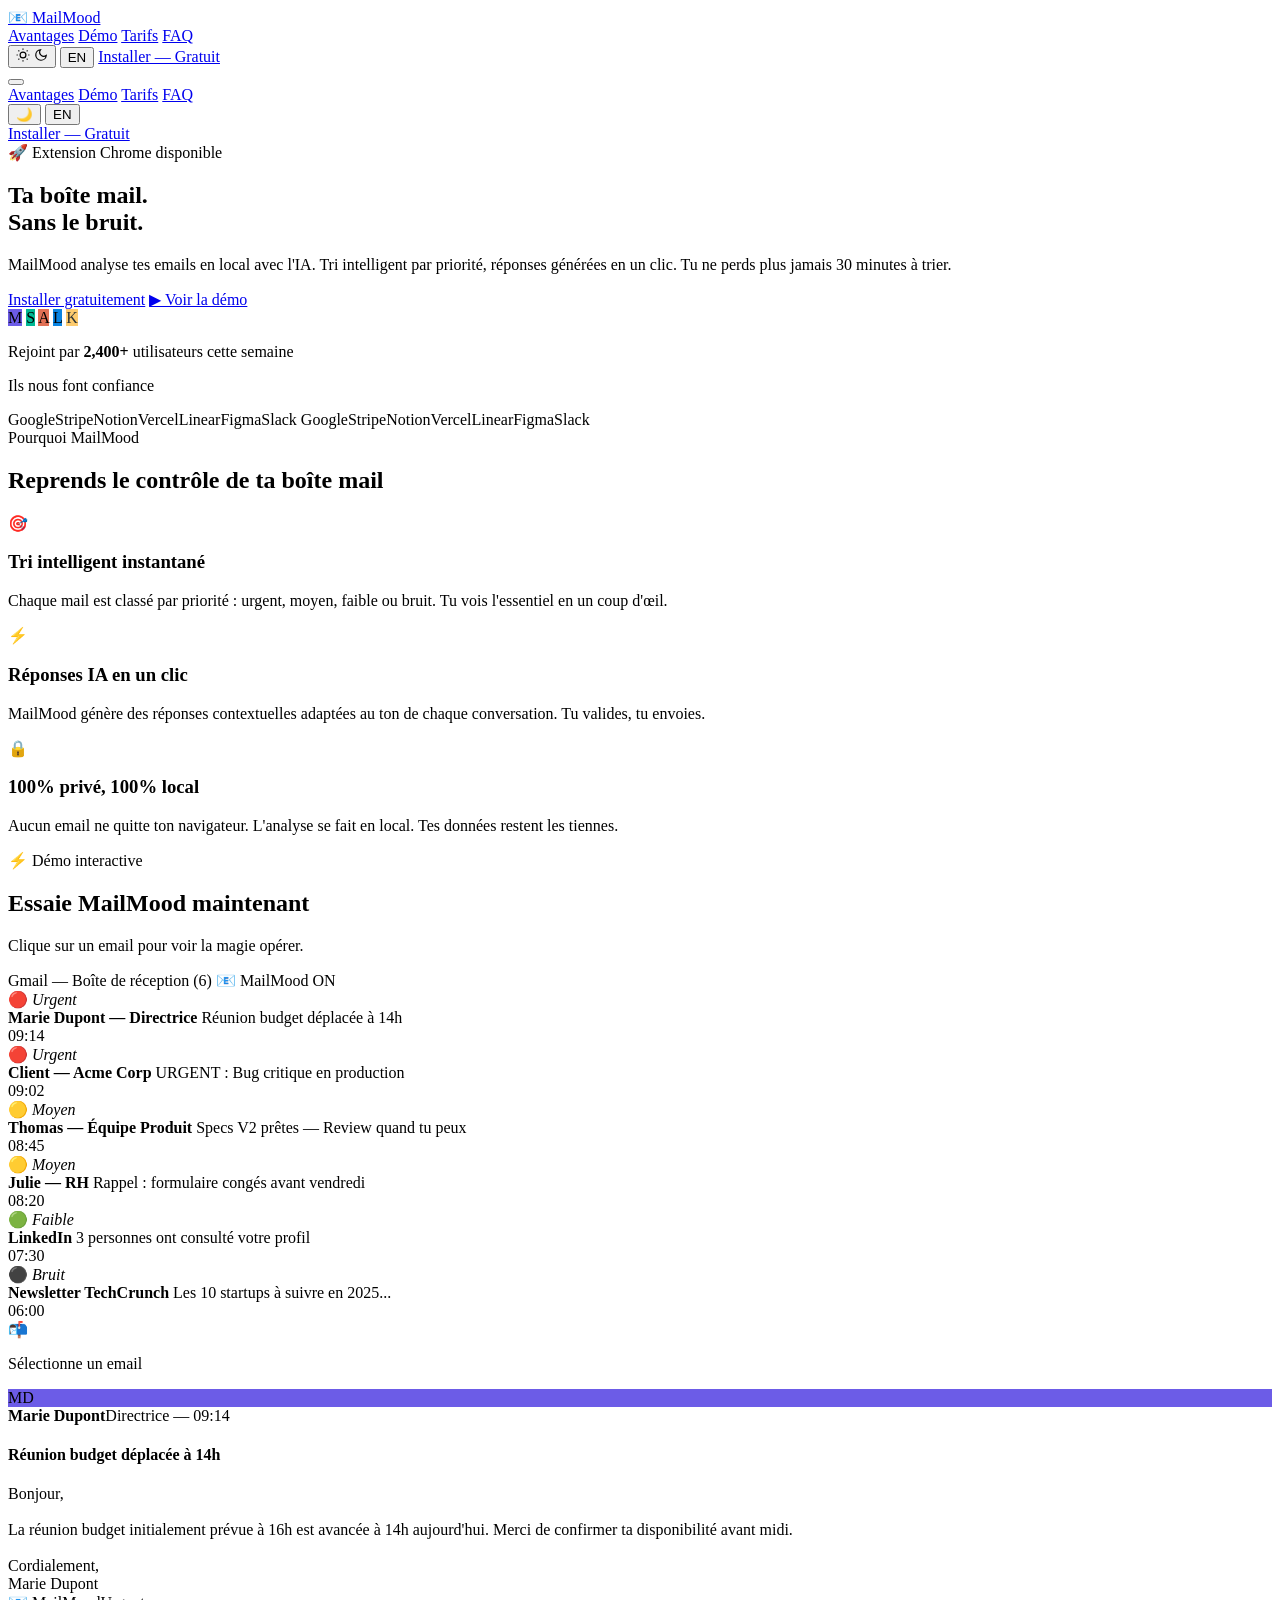
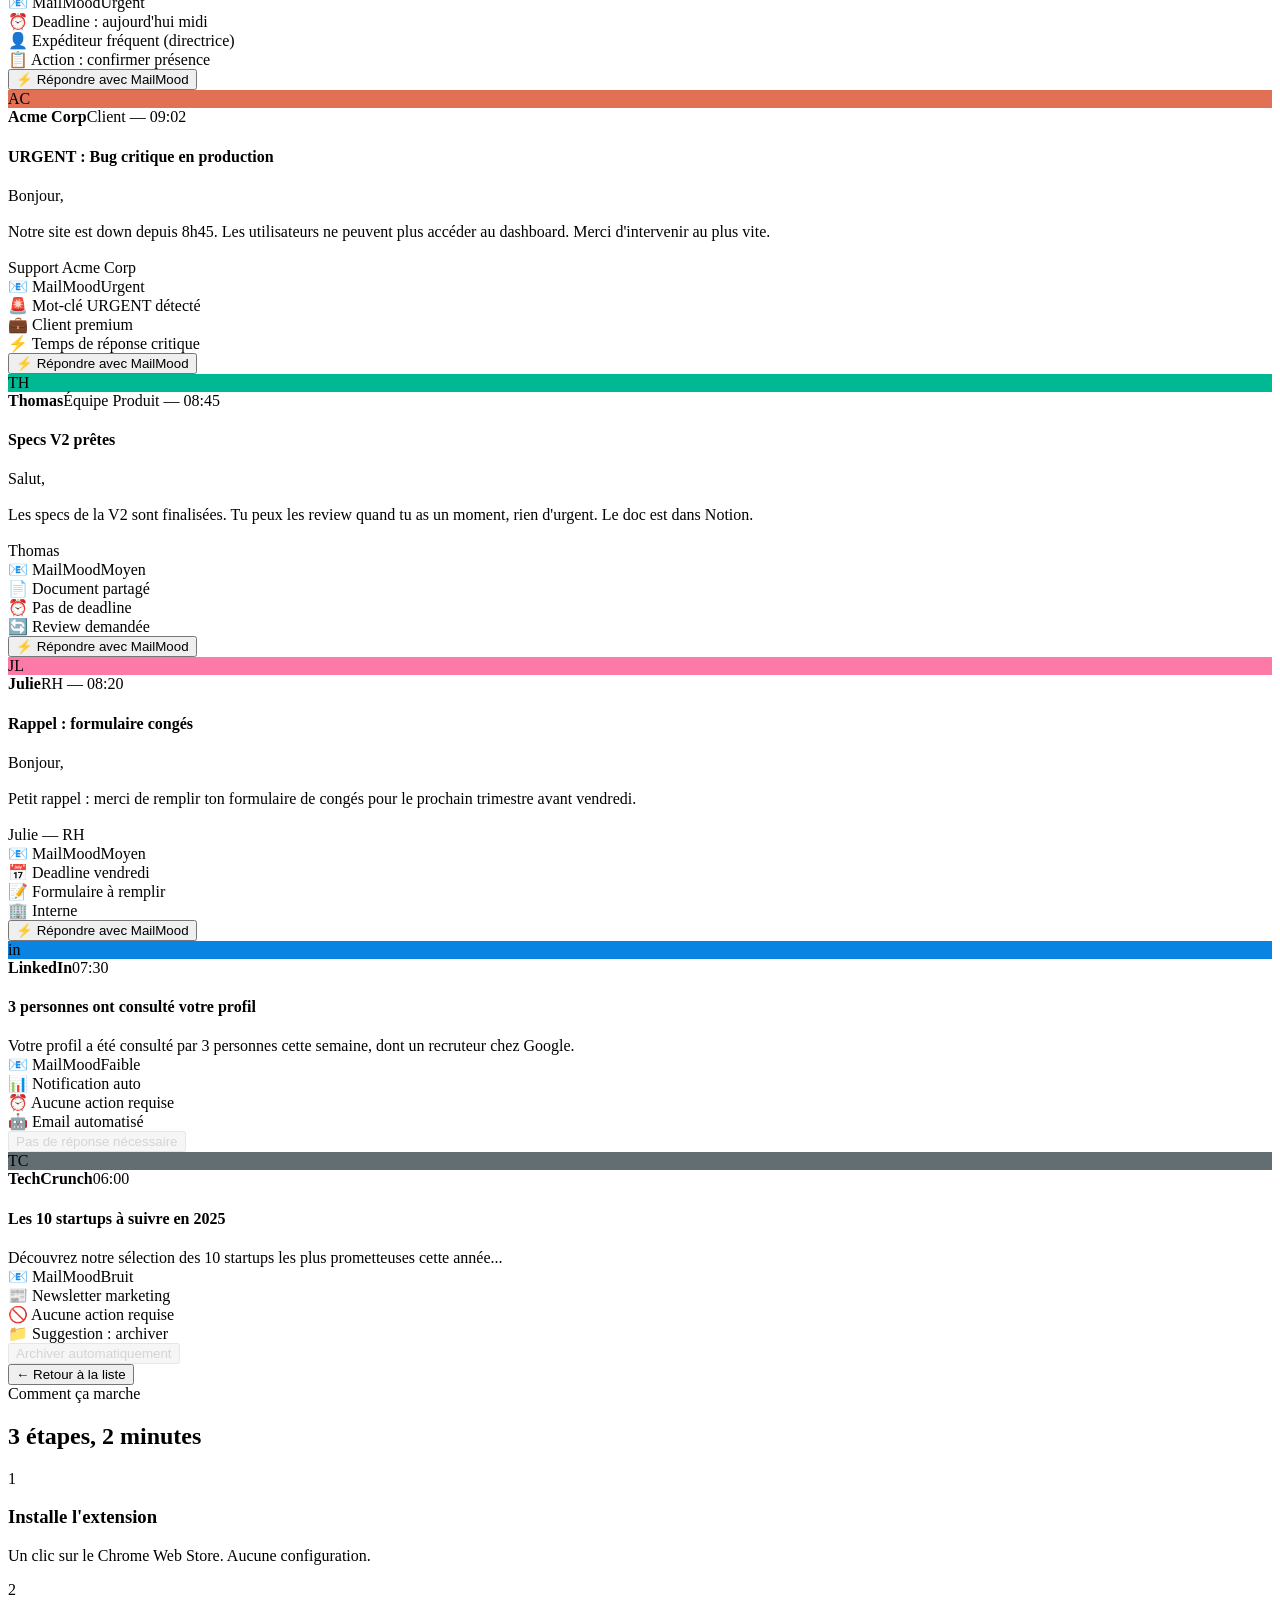
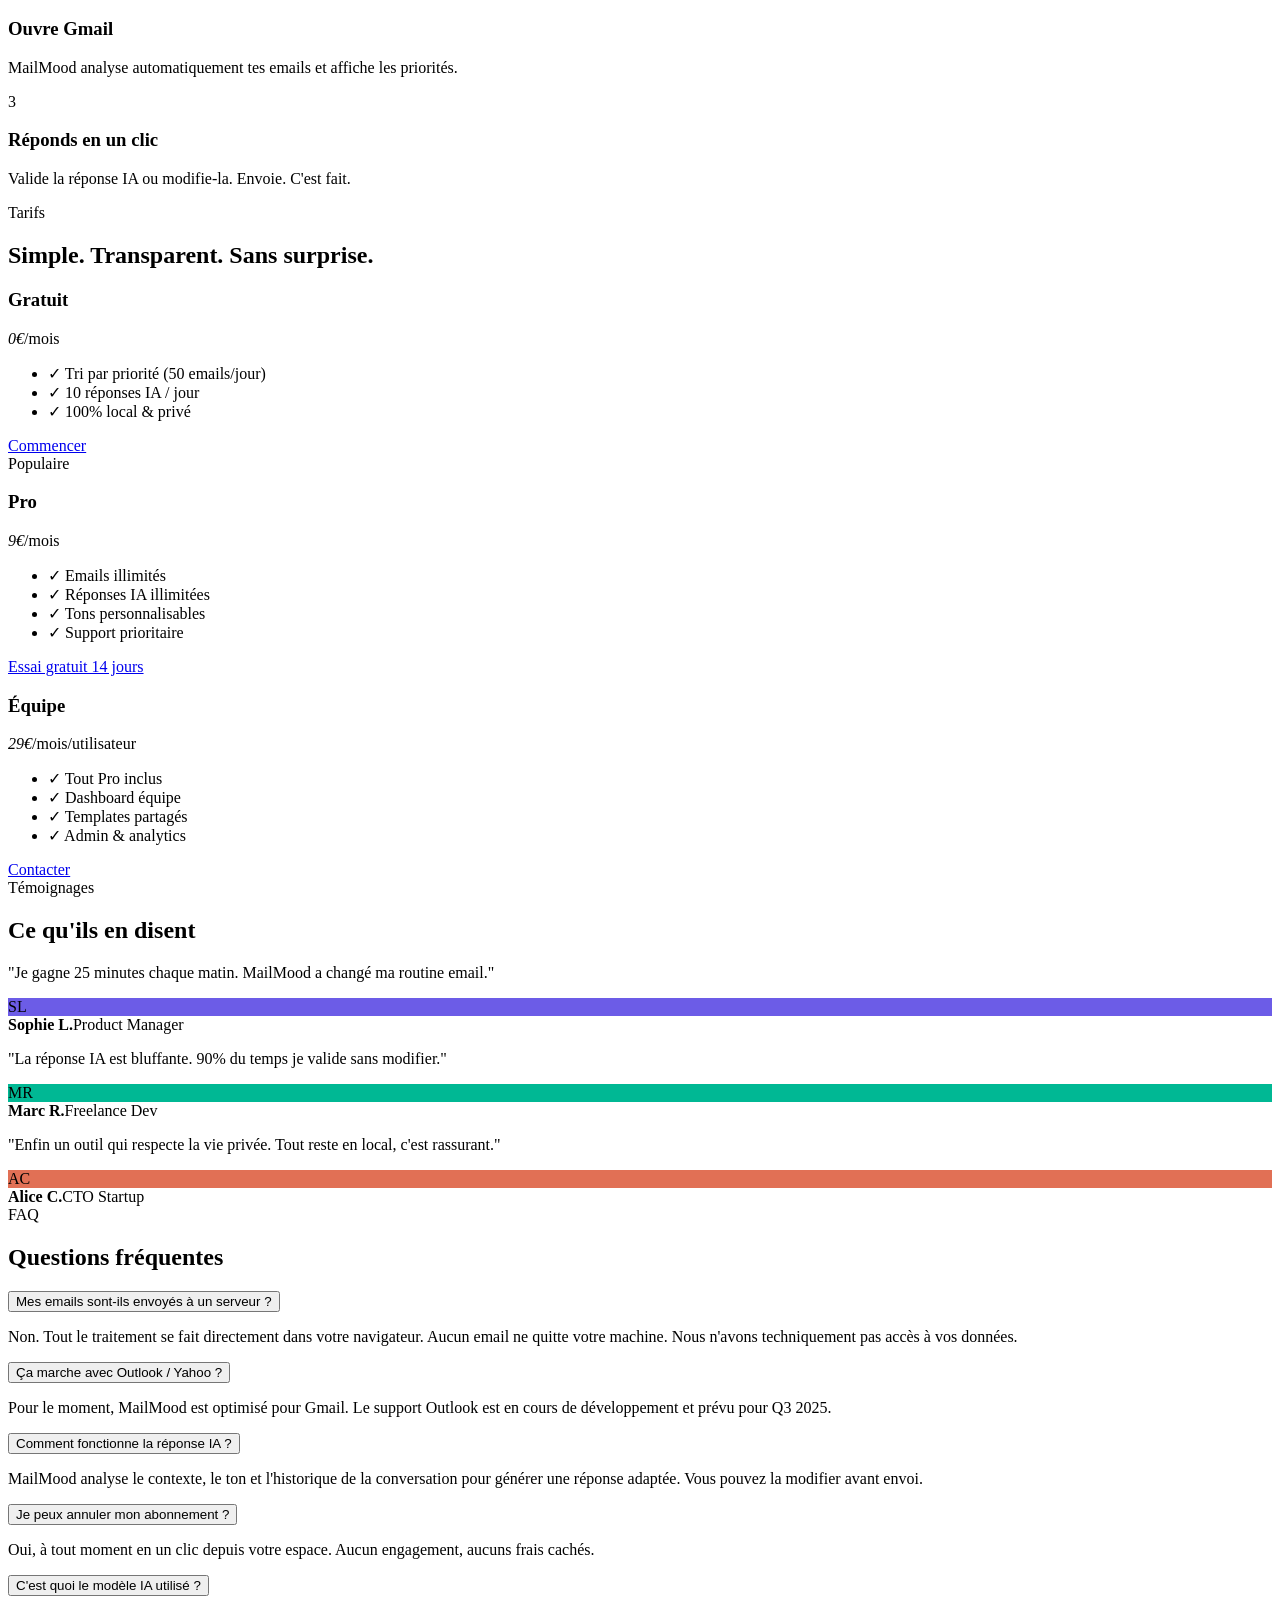
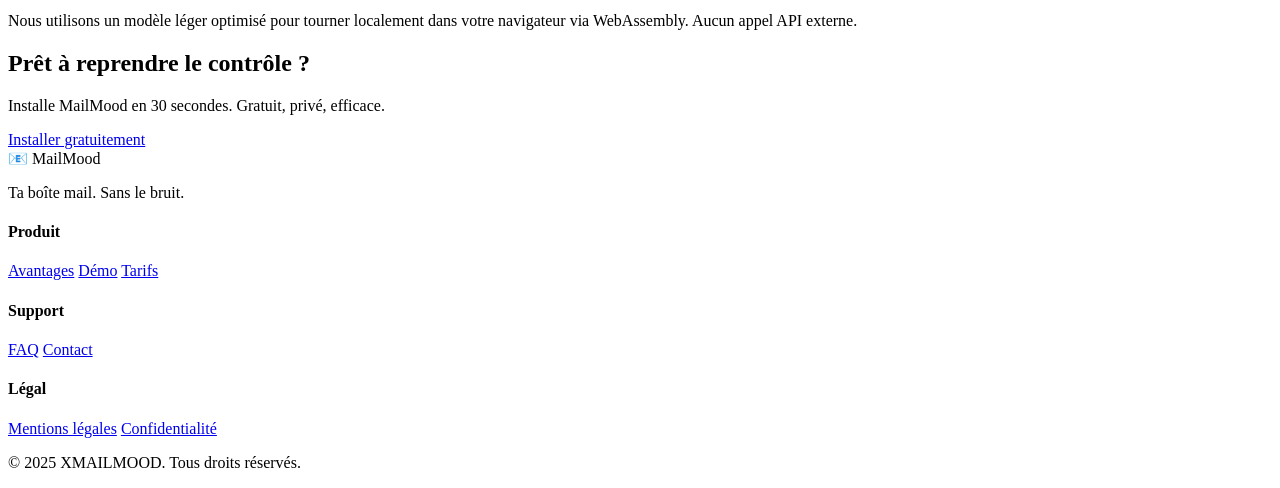
==== commit 33c9919e: "Update index.html" ====
--- a/index.html
+++ b/index.html
@@ -1,2679 +1,502 @@
 <!DOCTYPE html>
-<html lang="fr">
+<html lang="fr" data-theme="dark" data-lang="fr">
 <head>
-<meta charset="UTF-8">
-<meta name="viewport" content="width=device-width, initial-scale=1.0">
-<title>MailMood — Ton email, enfin silencieux.</title>
-<meta name="description" content="MailMood trie ta boîte mail par urgence grâce à l'IA. Directement dans Gmail. Sans jamais lire tes emails.">
-<link rel="preconnect" href="https://fonts.googleapis.com">
-<link href="https://fonts.googleapis.com/css2?family=Inter:wght@400;500;600;700;800&display=swap" rel="stylesheet">
-<style>
-/* ============================================
-   VARIABLES & RESET
-   ============================================ */
-:root {
-  --bg: #0a0a0f;
-  --bg-card: #12121a;
-  --bg-card-hover: #1a1a25;
-  --text: #e8e8ed;
-  --text-muted: #8888a0;
-  --primary: #7c5cff;
-  --primary-glow: rgba(124, 92, 255, 0.3);
-  --accent: #00d4aa;
-  --accent-glow: rgba(0, 212, 170, 0.3);
-  --border: rgba(255,255,255,0.06);
-  --radius: 16px;
-  --radius-sm: 10px;
-  --font: 'Inter', -apple-system, sans-serif;
-}
-
-* { margin: 0; padding: 0; box-sizing: border-box; }
-
-html {
-  scroll-behavior: smooth;
-  font-size: 16px;
-}
-
-body {
-  font-family: var(--font);
-  background: var(--bg);
-  color: var(--text);
-  line-height: 1.7;
-  -webkit-font-smoothing: antialiased;
-  overflow-x: hidden;
-}
-
-a { color: inherit; text-decoration: none; }
-img { max-width: 100%; display: block; }
-button { cursor: pointer; font-family: inherit; border: none; }
-
-.container {
-  max-width: 1120px;
-  margin: 0 auto;
-  padding: 0 24px;
-}
-
-/* ============================================
-   ANIMATIONS
-   ============================================ */
-@keyframes fadeUp {
-  from { opacity: 0; transform: translateY(30px); }
-  to { opacity: 1; transform: translateY(0); }
-}
-
-@keyframes float {
-  0%, 100% { transform: translateY(0px); }
-  50% { transform: translateY(-10px); }
-}
-
-@keyframes pulse {
-  0%, 100% { opacity: 1; }
-  50% { opacity: 0.5; }
-}
-
-@keyframes gradientMove {
-  0% { background-position: 0% 50%; }
-  50% { background-position: 100% 50%; }
-  100% { background-position: 0% 50%; }
-}
-
-@keyframes countUp {
-  from { opacity: 0; transform: scale(0.5); }
-  to { opacity: 1; transform: scale(1); }
-}
-
-.reveal {
-  opacity: 0;
-  transform: translateY(30px);
-  transition: all 0.8s cubic-bezier(0.16, 1, 0.3, 1);
-}
-
-.reveal.visible {
-  opacity: 1;
-  transform: translateY(0);
-}
-
-/* ============================================
-   NAVBAR
-   ============================================ */
-.navbar {
-  position: fixed;
-  top: 0;
-  left: 0;
-  right: 0;
-  z-index: 1000;
-  padding: 16px 0;
-  background: rgba(10, 10, 15, 0.8);
-  backdrop-filter: blur(20px);
-  border-bottom: 1px solid var(--border);
-  transition: all 0.3s ease;
-}
-
-.navbar .container {
-  display: flex;
-  align-items: center;
-  justify-content: space-between;
-}
-
-.nav-logo {
-  display: flex;
-  align-items: center;
-  gap: 10px;
-  font-weight: 800;
-  font-size: 1.3rem;
-}
-
-.nav-logo-icon {
-  width: 36px;
-  height: 36px;
-  background: linear-gradient(135deg, var(--primary), #5a3de8);
-  border-radius: 10px;
-  display: flex;
-  align-items: center;
-  justify-content: center;
-  font-size: 18px;
-}
-
-.nav-links {
-  display: flex;
-  align-items: center;
-  gap: 32px;
-  list-style: none;
-}
-
-.nav-links a {
-  font-size: 0.9rem;
-  color: var(--text-muted);
-  transition: color 0.3s;
-  font-weight: 500;
-}
-
-.nav-links a:hover { color: var(--text); }
-
-.nav-right {
-  display: flex;
-  align-items: center;
-  gap: 12px;
-}
-
-.btn-lang {
-  background: var(--bg-card);
-  border: 1px solid var(--border);
-  color: var(--text-muted);
-  padding: 6px 14px;
-  border-radius: 8px;
-  font-size: 0.85rem;
-  font-weight: 600;
-  transition: all 0.3s;
-}
-
-.btn-lang:hover {
-  border-color: var(--primary);
-  color: var(--text);
-}
-
-.btn-primary {
-  background: var(--primary);
-  color: white;
-  padding: 10px 24px;
-  border-radius: var(--radius-sm);
-  font-weight: 600;
-  font-size: 0.9rem;
-  transition: all 0.3s;
-  position: relative;
-  overflow: hidden;
-}
-
-.btn-primary:hover {
-  background: #6a4be8;
-  transform: translateY(-1px);
-  box-shadow: 0 8px 30px var(--primary-glow);
-}
-
-.btn-secondary {
-  background: var(--bg-card);
-  border: 1px solid var(--border);
-  color: var(--text);
-  padding: 10px 24px;
-  border-radius: var(--radius-sm);
-  font-weight: 600;
-  font-size: 0.9rem;
-  transition: all 0.3s;
-}
-
-.btn-secondary:hover {
-  border-color: var(--text-muted);
-  transform: translateY(-1px);
-}
-
-.mobile-toggle {
-  display: none;
-  background: none;
-  color: var(--text);
-  font-size: 1.5rem;
-}
-
-/* ============================================
-   HERO
-   ============================================ */
-.hero {
-  padding: 160px 0 100px;
-  text-align: center;
-  position: relative;
-  overflow: hidden;
-}
-
-.hero::before {
-  content: '';
-  position: absolute;
-  top: -200px;
-  left: 50%;
-  transform: translateX(-50%);
-  width: 800px;
-  height: 600px;
-  background: radial-gradient(ellipse, var(--primary-glow) 0%, transparent 70%);
-  pointer-events: none;
-  z-index: 0;
-}
-
-.hero .container {
-  position: relative;
-  z-index: 1;
-}
-
-.hero-badge {
-  display: inline-flex;
-  align-items: center;
-  gap: 8px;
-  background: var(--bg-card);
-  border: 1px solid var(--border);
-  padding: 8px 20px;
-  border-radius: 50px;
-  font-size: 0.85rem;
-  color: var(--text-muted);
-  margin-bottom: 32px;
-  animation: fadeUp 0.8s ease forwards;
-}
-
-.hero-badge-dot {
-  width: 8px;
-  height: 8px;
-  background: var(--accent);
-  border-radius: 50%;
-  animation: pulse 2s infinite;
-}
-
-.hero h1 {
-  font-size: clamp(2.8rem, 6vw, 4.5rem);
-  font-weight: 800;
-  line-height: 1.1;
-  margin-bottom: 24px;
-  animation: fadeUp 0.8s ease 0.1s both;
-}
-
-.hero h1 .gradient-text {
-  background: linear-gradient(135deg, var(--primary), var(--accent));
-  background-size: 200% 200%;
-  animation: gradientMove 3s ease infinite;
-  -webkit-background-clip: text;
-  -webkit-text-fill-color: transparent;
-  background-clip: text;
-}
-
-.hero-subtitle {
-  font-size: clamp(1.05rem, 2vw, 1.25rem);
-  color: var(--text-muted);
-  max-width: 560px;
-  margin: 0 auto 40px;
-  line-height: 1.7;
-  animation: fadeUp 0.8s ease 0.2s both;
-}
-
-.hero-buttons {
-  display: flex;
-  align-items: center;
-  justify-content: center;
-  gap: 16px;
-  margin-bottom: 20px;
-  animation: fadeUp 0.8s ease 0.3s both;
-}
-
-.hero-buttons .btn-primary {
-  padding: 14px 32px;
-  font-size: 1rem;
-}
-
-.hero-buttons .btn-secondary {
-  padding: 14px 32px;
-  font-size: 1rem;
-}
-
-.hero-trust {
-  font-size: 0.8rem;
-  color: var(--text-muted);
-  margin-bottom: 32px;
-  animation: fadeUp 0.8s ease 0.35s both;
-}
-
-.hero-social-proof {
-  display: inline-flex;
-  align-items: center;
-  gap: 12px;
-  background: var(--bg-card);
-  border: 1px solid var(--border);
-  padding: 12px 24px;
-  border-radius: 50px;
-  animation: fadeUp 0.8s ease 0.4s both;
-}
-
-.avatar-stack {
-  display: flex;
-}
-
-.avatar-stack span {
-  width: 32px;
-  height: 32px;
-  border-radius: 50%;
-  display: flex;
-  align-items: center;
-  justify-content: center;
-  font-size: 0.75rem;
-  font-weight: 700;
-  color: white;
-  margin-left: -8px;
-  border: 2px solid var(--bg-card);
-}
-
-.avatar-stack span:first-child { margin-left: 0; }
-.avatar-stack span:nth-child(1) { background: #7c5cff; }
-.avatar-stack span:nth-child(2) { background: #ff5c8a; }
-.avatar-stack span:nth-child(3) { background: #00d4aa; }
-.avatar-stack span:nth-child(4) { background: #ffa64c; }
-
-.hero-social-proof p {
-  font-size: 0.9rem;
-  color: var(--text-muted);
-}
-
-.hero-social-proof strong {
-  color: var(--text);
-}
-
-/* ============================================
-   DEMO SECTION
-   ============================================ */
-.demo {
-  padding: 100px 0;
-  position: relative;
-}
-
-.section-label {
-  display: inline-flex;
-  align-items: center;
-  gap: 8px;
-  font-size: 0.8rem;
-  font-weight: 600;
-  text-transform: uppercase;
-  letter-spacing: 0.1em;
-  color: var(--primary);
-  margin-bottom: 16px;
-}
-
-.section-title {
-  font-size: clamp(2rem, 4vw, 2.8rem);
-  font-weight: 800;
-  line-height: 1.2;
-  margin-bottom: 16px;
-}
-
-.section-subtitle {
-  font-size: 1.1rem;
-  color: var(--text-muted);
-  max-width: 560px;
-  margin-bottom: 48px;
-}
-
-.demo-container {
-  background: var(--bg-card);
-  border: 1px solid var(--border);
-  border-radius: var(--radius);
-  overflow: hidden;
-  position: relative;
-}
-
-.demo-toolbar {
-  display: flex;
-  align-items: center;
-  gap: 8px;
-  padding: 16px 20px;
-  border-bottom: 1px solid var(--border);
-}
-
-.demo-dot {
-  width: 12px;
-  height: 12px;
-  border-radius: 50%;
-}
-
-.demo-dot:nth-child(1) { background: #ff5f57; }
-.demo-dot:nth-child(2) { background: #ffbd2e; }
-.demo-dot:nth-child(3) { background: #28ca41; }
-
-.demo-toolbar span {
-  margin-left: 12px;
-  font-size: 0.8rem;
-  color: var(--text-muted);
-}
-
-.demo-content {
-  padding: 32px;
-}
-
-.demo-email-list {
-  display: flex;
-  flex-direction: column;
-  gap: 12px;
-}
-
-.demo-email {
-  display: flex;
-  align-items: center;
-  gap: 16px;
-  padding: 16px 20px;
-  background: rgba(255,255,255,0.02);
-  border: 1px solid var(--border);
-  border-radius: var(--radius-sm);
-  transition: all 0.5s cubic-bezier(0.16, 1, 0.3, 1);
-  opacity: 0;
-  transform: translateX(-20px);
-}
-
-.demo-email.visible {
-  opacity: 1;
-  transform: translateX(0);
-}
-
-.demo-email-priority {
-  padding: 4px 12px;
-  border-radius: 20px;
-  font-size: 0.75rem;
-  font-weight: 700;
-  white-space: nowrap;
-  min-width: 80px;
-  text-align: center;
-}
-
-.priority-urgent {
-  background: rgba(255, 59, 48, 0.15);
-  color: #ff3b30;
-  border: 1px solid rgba(255, 59, 48, 0.2);
-}
-
-.priority-medium {
-  background: rgba(255, 166, 76, 0.15);
-  color: #ffa64c;
-  border: 1px solid rgba(255, 166, 76, 0.2);
-}
-
-.priority-low {
-  background: rgba(0, 212, 170, 0.15);
-  color: #00d4aa;
-  border: 1px solid rgba(0, 212, 170, 0.2);
-}
-
-.priority-spam {
-  background: rgba(136, 136, 160, 0.15);
-  color: #8888a0;
-  border: 1px solid rgba(136, 136, 160, 0.2);
-}
-
-.demo-email-info {
-  flex: 1;
-  min-width: 0;
-}
-
-.demo-email-sender {
-  font-weight: 600;
-  font-size: 0.9rem;
-  margin-bottom: 2px;
-}
-
-.demo-email-subject {
-  font-size: 0.85rem;
-  color: var(--text-muted);
-  white-space: nowrap;
-  overflow: hidden;
-  text-overflow: ellipsis;
-}
-
-.demo-email-time {
-  font-size: 0.8rem;
-  color: var(--text-muted);
-  white-space: nowrap;
-}
-
-/* ============================================
-   HOW IT WORKS
-   ============================================ */
-.how {
-  padding: 100px 0;
-}
-
-.how-header {
-  text-align: center;
-  margin-bottom: 64px;
-}
-
-.how-header .section-subtitle {
-  margin: 0 auto;
-}
-
-.how-steps {
-  display: grid;
-  grid-template-columns: repeat(3, 1fr);
-  gap: 32px;
-}
-
-.how-step {
-  background: var(--bg-card);
-  border: 1px solid var(--border);
-  border-radius: var(--radius);
-  padding: 40px 32px;
-  text-align: center;
-  transition: all 0.4s ease;
-  position: relative;
-}
-
-.how-step:hover {
-  border-color: var(--primary);
-  transform: translateY(-4px);
-  box-shadow: 0 20px 60px rgba(0,0,0,0.3);
-}
-
-.how-step-number {
-  width: 48px;
-  height: 48px;
-  background: linear-gradient(135deg, var(--primary), #5a3de8);
-  border-radius: 14px;
-  display: flex;
-  align-items: center;
-  justify-content: center;
-  font-weight: 800;
-  font-size: 1.2rem;
-  margin: 0 auto 24px;
-}
-
-.how-step-icon {
-  font-size: 2.5rem;
-  margin-bottom: 20px;
-}
-
-.how-step h3 {
-  font-size: 1.2rem;
-  font-weight: 700;
-  margin-bottom: 12px;
-}
-
-.how-step p {
-  font-size: 0.95rem;
-  color: var(--text-muted);
-  line-height: 1.6;
-}
-
-/* ============================================
-   FEATURES / BENEFITS
-   ============================================ */
-.features {
-  padding: 100px 0;
-}
-
-.features-header {
-  text-align: center;
-  margin-bottom: 64px;
-}
-
-.features-header .section-subtitle {
-  margin: 0 auto;
-}
-
-.features-grid {
-  display: grid;
-  grid-template-columns: repeat(2, 1fr);
-  gap: 24px;
-}
-
-.feature-card {
-  background: var(--bg-card);
-  border: 1px solid var(--border);
-  border-radius: var(--radius);
-  padding: 36px 32px;
-  transition: all 0.4s ease;
-}
-
-.feature-card:hover {
-  border-color: rgba(124, 92, 255, 0.3);
-  background: var(--bg-card-hover);
-}
-
-.feature-icon {
-  font-size: 2rem;
-  margin-bottom: 16px;
-}
-
-.feature-card h3 {
-  font-size: 1.15rem;
-  font-weight: 700;
-  margin-bottom: 10px;
-}
-
-.feature-card p {
-  font-size: 0.95rem;
-  color: var(--text-muted);
-  line-height: 1.6;
-}
-
-/* ============================================
-   STATS
-   ============================================ */
-.stats {
-  padding: 80px 0;
-}
-
-.stats-grid {
-  display: grid;
-  grid-template-columns: repeat(4, 1fr);
-  gap: 24px;
-}
-
-.stat-card {
-  text-align: center;
-  padding: 40px 20px;
-  background: var(--bg-card);
-  border: 1px solid var(--border);
-  border-radius: var(--radius);
-}
-
-.stat-number {
-  font-size: 2.5rem;
-  font-weight: 800;
-  background: linear-gradient(135deg, var(--primary), var(--accent));
-  -webkit-background-clip: text;
-  -webkit-text-fill-color: transparent;
-  background-clip: text;
-  margin-bottom: 8px;
-}
-
-.stat-label {
-  font-size: 0.9rem;
-  color: var(--text-muted);
-}
-
-/* ============================================
-   PRICING
-   ============================================ */
-.pricing {
-  padding: 100px 0;
-}
-
-.pricing-header {
-  text-align: center;
-  margin-bottom: 64px;
-}
-
-.pricing-header .section-subtitle {
-  margin: 0 auto;
-}
-
-.pricing-grid {
-  display: grid;
-  grid-template-columns: repeat(3, 1fr);
-  gap: 24px;
-  max-width: 960px;
-  margin: 0 auto;
-}
-
-.pricing-card {
-  background: var(--bg-card);
-  border: 1px solid var(--border);
-  border-radius: var(--radius);
-  padding: 40px 32px;
-  display: flex;
-  flex-direction: column;
-  transition: all 0.4s ease;
-}
-
-.pricing-card.popular {
-  border-color: var(--primary);
-  position: relative;
-  transform: scale(1.05);
-  box-shadow: 0 20px 60px var(--primary-glow);
-}
-
-.pricing-card.popular::before {
-  content: '⭐ Le + populaire';
-  position: absolute;
-  top: -14px;
-  left: 50%;
-  transform: translateX(-50%);
-  background: var(--primary);
-  color: white;
-  font-size: 0.75rem;
-  font-weight: 700;
-  padding: 4px 16px;
-  border-radius: 20px;
-  white-space: nowrap;
-}
-
-.pricing-card:hover {
-  transform: translateY(-4px);
-}
-
-.pricing-card.popular:hover {
-  transform: scale(1.05) translateY(-4px);
-}
-
-.pricing-name {
-  font-size: 1.1rem;
-  font-weight: 700;
-  margin-bottom: 8px;
-}
-
-.pricing-price {
-  font-size: 2.5rem;
-  font-weight: 800;
-  margin-bottom: 4px;
-}
-
-.pricing-price span {
-  font-size: 1rem;
-  font-weight: 500;
-  color: var(--text-muted);
-}
-
-.pricing-desc {
-  font-size: 0.9rem;
-  color: var(--text-muted);
-  margin-bottom: 32px;
-}
-
-.pricing-features {
-  list-style: none;
-  margin-bottom: 32px;
-  flex: 1;
-}
-
-.pricing-features li {
-  font-size: 0.9rem;
-  color: var(--text-muted);
-  padding: 8px 0;
-  display: flex;
-  align-items: center;
-  gap: 10px;
-}
-
-.pricing-features li::before {
-  content: '✓';
-  color: var(--accent);
-  font-weight: 700;
-}
-
-.pricing-card .btn-primary,
-.pricing-card .btn-secondary {
-  width: 100%;
-  text-align: center;
-  padding: 14px;
-}
-/* ============================================
-   TESTIMONIALS
-   ============================================ */
-.testimonials {
-  padding: 100px 0;
-}
-
-.testimonials-header {
-  text-align: center;
-  margin-bottom: 64px;
-}
-
-.testimonials-header .section-subtitle {
-  margin: 0 auto;
-}
-
-.testimonials-grid {
-  display: grid;
-  grid-template-columns: repeat(3, 1fr);
-  gap: 24px;
-}
-
-.testimonial-card {
-  background: var(--bg-card);
-  border: 1px solid var(--border);
-  border-radius: var(--radius);
-  padding: 32px;
-  transition: all 0.4s ease;
-}
-
-.testimonial-card:hover {
-  border-color: rgba(124,92,255,0.3);
-  transform: translateY(-4px);
-}
-
-.testimonial-stars {
-  color: #ffa64c;
-  font-size: 0.9rem;
-  margin-bottom: 16px;
-  letter-spacing: 2px;
-}
-
-.testimonial-text {
-  font-size: 0.95rem;
-  color: var(--text-muted);
-  line-height: 1.7;
-  margin-bottom: 24px;
-  font-style: italic;
-}
-
-.testimonial-author {
-  display: flex;
-  align-items: center;
-  gap: 12px;
-}
-
-.testimonial-avatar {
-  width: 40px;
-  height: 40px;
-  border-radius: 50%;
-  display: flex;
-  align-items: center;
-  justify-content: center;
-  font-weight: 700;
-  font-size: 0.85rem;
-  color: white;
-}
-
-.testimonial-author-info h4 {
-  font-size: 0.9rem;
-  font-weight: 600;
-}
-
-.testimonial-author-info p {
-  font-size: 0.8rem;
-  color: var(--text-muted);
-}
-
-/* ============================================
-   FAQ
-   ============================================ */
-.faq {
-  padding: 100px 0;
-}
-
-.faq-header {
-  text-align: center;
-  margin-bottom: 64px;
-}
-
-.faq-header .section-subtitle {
-  margin: 0 auto;
-}
-
-.faq-list {
-  max-width: 720px;
-  margin: 0 auto;
-  display: flex;
-  flex-direction: column;
-  gap: 12px;
-}
-
-.faq-item {
-  background: var(--bg-card);
-  border: 1px solid var(--border);
-  border-radius: var(--radius-sm);
-  overflow: hidden;
-  transition: all 0.3s ease;
-}
-
-.faq-item:hover {
-  border-color: rgba(124,92,255,0.2);
-}
-
-.faq-question {
-  width: 100%;
-  background: none;
-  color: var(--text);
-  padding: 20px 24px;
-  font-size: 1rem;
-  font-weight: 600;
-  text-align: left;
-  display: flex;
-  align-items: center;
-  justify-content: space-between;
-  transition: all 0.3s;
-}
-
-.faq-question:hover {
-  color: var(--primary);
-}
-
-.faq-icon {
-  font-size: 1.2rem;
-  transition: transform 0.3s ease;
-  color: var(--text-muted);
-}
-
-.faq-item.active .faq-icon {
-  transform: rotate(45deg);
-  color: var(--primary);
-}
-
-.faq-answer {
-  max-height: 0;
-  overflow: hidden;
-  transition: max-height 0.4s cubic-bezier(0.16, 1, 0.3, 1), padding 0.3s;
-}
-
-.faq-item.active .faq-answer {
-  max-height: 300px;
-}
-
-.faq-answer p {
-  padding: 0 24px 20px;
-  font-size: 0.95rem;
-  color: var(--text-muted);
-  line-height: 1.7;
-}
-
-/* ============================================
-   CTA FINAL
-   ============================================ */
-.cta {
-  padding: 100px 0;
-  text-align: center;
-}
-
-.cta-box {
-  background: var(--bg-card);
-  border: 1px solid var(--border);
-  border-radius: 24px;
-  padding: 80px 48px;
-  position: relative;
-  overflow: hidden;
-}
-
-.cta-box::before {
-  content: '';
-  position: absolute;
-  top: -100px;
-  left: 50%;
-  transform: translateX(-50%);
-  width: 600px;
-  height: 400px;
-  background: radial-gradient(ellipse, var(--primary-glow) 0%, transparent 70%);
-  pointer-events: none;
-}
-
-.cta-box h2 {
-  font-size: clamp(2rem, 4vw, 2.8rem);
-  font-weight: 800;
-  margin-bottom: 16px;
-  position: relative;
-}
-
-.cta-box p {
-  font-size: 1.1rem;
-  color: var(--text-muted);
-  max-width: 500px;
-  margin: 0 auto 40px;
-  position: relative;
-}
-
-.cta-box .btn-primary {
-  padding: 16px 40px;
-  font-size: 1.05rem;
-  position: relative;
-}
-
-/* ============================================
-   FOOTER
-   ============================================ */
-.footer {
-  padding: 60px 0 32px;
-  border-top: 1px solid var(--border);
-}
-
-.footer-content {
-  display: flex;
-  align-items: center;
-  justify-content: space-between;
-  margin-bottom: 32px;
-}
-
-.footer-logo {
-  display: flex;
-  align-items: center;
-  gap: 10px;
-  font-weight: 800;
-  font-size: 1.2rem;
-}
-
-.footer-links {
-  display: flex;
-  gap: 32px;
-  list-style: none;
-}
-
-.footer-links a {
-  font-size: 0.9rem;
-  color: var(--text-muted);
-  transition: color 0.3s;
-}
-
-.footer-links a:hover { color: var(--text); }
-
-.footer-bottom {
-  text-align: center;
-  padding-top: 24px;
-  border-top: 1px solid var(--border);
-  font-size: 0.8rem;
-  color: var(--text-muted);
-}
-
-/* ============================================
-   MODAL WAITLIST
-   ============================================ */
-.modal-overlay {
-  position: fixed;
-  inset: 0;
-  background: rgba(0,0,0,0.7);
-  backdrop-filter: blur(8px);
-  z-index: 9999;
-  display: flex;
-  align-items: center;
-  justify-content: center;
-  opacity: 0;
-  pointer-events: none;
-  transition: opacity 0.3s ease;
-}
-
-.modal-overlay.active {
-  opacity: 1;
-  pointer-events: all;
-}
-
-.modal {
-  background: var(--bg-card);
-  border: 1px solid var(--border);
-  border-radius: var(--radius);
-  padding: 48px 40px;
-  max-width: 460px;
-  width: 90%;
-  text-align: center;
-  transform: scale(0.9);
-  transition: transform 0.3s ease;
-}
-
-.modal-overlay.active .modal {
-  transform: scale(1);
-}
-
-.modal h3 {
-  font-size: 1.5rem;
-  font-weight: 800;
-  margin-bottom: 8px;
-}
-
-.modal p {
-  font-size: 0.95rem;
-  color: var(--text-muted);
-  margin-bottom: 32px;
-}
-
-.modal-input {
-  width: 100%;
-  padding: 14px 18px;
-  background: var(--bg);
-  border: 1px solid var(--border);
-  border-radius: var(--radius-sm);
-  color: var(--text);
-  font-size: 1rem;
-  font-family: var(--font);
-  margin-bottom: 16px;
-  transition: border-color 0.3s;
-  outline: none;
-}
-
-.modal-input:focus {
-  border-color: var(--primary);
-}
-
-.modal .btn-primary {
-  width: 100%;
-  padding: 14px;
-  font-size: 1rem;
-  margin-bottom: 12px;
-}
-
-.modal-close {
-  background: none;
-  color: var(--text-muted);
-  font-size: 0.85rem;
-  transition: color 0.3s;
-}
-
-.modal-close:hover { color: var(--text); }
-
-.modal-success {
-  display: none;
-}
-
-.modal-success.show {
-  display: block;
-}
-
-.modal-success .checkmark {
-  font-size: 3rem;
-  margin-bottom: 16px;
-}
-
-/* ============================================
-   RESPONSIVE
-   ============================================ */
-@media (max-width: 900px) {
-  .how-steps {
-    grid-template-columns: 1fr;
-    max-width: 480px;
-    margin: 0 auto;
-  }
-  .features-grid {
-    grid-template-columns: 1fr;
-  }
-  .stats-grid {
-    grid-template-columns: repeat(2, 1fr);
-  }
-  .pricing-grid {
-    grid-template-columns: 1fr;
-    max-width: 400px;
-    margin: 0 auto;
-  }
-  .pricing-card.popular {
-    transform: none;
-  }
-  .pricing-card.popular:hover {
-    transform: translateY(-4px);
-  }
-  .testimonials-grid {
-    grid-template-columns: 1fr;
-    max-width: 480px;
-    margin: 0 auto;
-  }
-}
-
-@media (max-width: 768px) {
-  .nav-links { display: none; }
-  .nav-right .btn-primary { display: none; }
-  .mobile-toggle { display: block; }
-  .hero { padding: 130px 0 80px; }
-  .hero-buttons { flex-direction: column; }
-  .hero-buttons .btn-primary,
-  .hero-buttons .btn-secondary { width: 100%; text-align: center; }
-  .stats-grid { grid-template-columns: repeat(2, 1fr); }
-  .footer-content {
-    flex-direction: column;
-    gap: 24px;
-    text-align: center;
-  }
-  .footer-links { flex-wrap: wrap; justify-content: center; }
-  .cta-box { padding: 60px 24px; }
-}
-
-@media (max-width: 480px) {
-  .stats-grid { grid-template-columns: 1fr; }
-  .demo-email { flex-direction: column; align-items: flex-start; gap: 8px; }
-  .demo-email-time { display: none; }
-}
-</style>
+    <meta charset="UTF-8">
+    <meta name="viewport" content="width=device-width, initial-scale=1.0">
+    <title>MailMood — Ta boîte mail. Sans le bruit.</title>
+    <meta name="description" content="MailMood analyse tes emails en local avec l'IA. Tri intelligent, réponses automatiques, zéro bruit.">
+    <link rel="stylesheet" href="style.css">
+    <link rel="preconnect" href="https://fonts.googleapis.com">
+    <link rel="preconnect" href="https://fonts.gstatic.com" crossorigin>
+    <link href="https://fonts.googleapis.com/css2?family=Inter:wght@300;400;500;600;700;800&display=swap" rel="stylesheet">
 </head>
 <body>
 
-<!-- ============================================
-     NAVBAR
-     ============================================ -->
-<nav class="navbar">
-  <div class="container">
-    <a href="#" class="nav-logo">
-      <div class="nav-logo-icon">📧</div>
-      MailMood
-    </a>
-    <ul class="nav-links">
-      <li><a href="#demo">Démo</a></li>
-      <li><a href="#how">Comment ça marche</a></li>
-      <li><a href="#pricing">Prix</a></li>
-      <li><a href="#faq">FAQ</a></li>
-    </ul>
-    <div class="nav-right">
-      <button class="btn-lang" id="langToggle">EN</button>
-      <button class="btn-primary" onclick="openModal()">Rejoindre la bêta</button>
-      <button class="mobile-toggle" id="mobileToggle">☰</button>
-    </div>
-  </div>
+<!-- ========== NAVBAR ========== -->
+<nav class="navbar" id="navbar">
+    <div class="nav-container">
+        <a href="#" class="nav-logo">
+            <span class="logo-icon">📧</span>
+            <span class="logo-text">MailMood</span>
+        </a>
+
+        <div class="nav-links" id="navLinks">
+            <a href="#benefits" data-fr="Avantages" data-en="Benefits">Avantages</a>
+            <a href="#demo" data-fr="Démo" data-en="Demo">Démo</a>
+            <a href="#pricing" data-fr="Tarifs" data-en="Pricing">Tarifs</a>
+            <a href="#faq" data-fr="FAQ" data-en="FAQ">FAQ</a>
+        </div>
+
+        <div class="nav-actions">
+            <!-- Theme Toggle -->
+            <button class="theme-toggle" id="themeToggle" aria-label="Changer le thème">
+                <div class="toggle-track">
+                    <div class="toggle-thumb">
+                        <svg class="icon-sun" width="14" height="14" viewBox="0 0 24 24" fill="none" stroke="currentColor" stroke-width="2"><circle cx="12" cy="12" r="5"/><line x1="12" y1="1" x2="12" y2="3"/><line x1="12" y1="21" x2="12" y2="23"/><line x1="4.22" y1="4.22" x2="5.64" y2="5.64"/><line x1="18.36" y1="18.36" x2="19.78" y2="19.78"/><line x1="1" y1="12" x2="3" y2="12"/><line x1="21" y1="12" x2="23" y2="12"/><line x1="4.22" y1="19.78" x2="5.64" y2="18.36"/><line x1="18.36" y1="5.64" x2="19.78" y2="4.22"/></svg>
+                        <svg class="icon-moon" width="14" height="14" viewBox="0 0 24 24" fill="none" stroke="currentColor" stroke-width="2"><path d="M21 12.79A9 9 0 1 1 11.21 3 7 7 0 0 0 21 12.79z"/></svg>
+                    </div>
+                </div>
+            </button>
+
+            <!-- Lang Toggle -->
+            <button class="lang-toggle" id="langToggle"><span>EN</span></button>
+
+            <!-- CTA -->
+            <a href="#pricing" class="nav-cta" data-fr="Installer — Gratuit" data-en="Install — Free">Installer — Gratuit</a>
+        </div>
+
+        <!-- Mobile burger -->
+        <button class="burger" id="burger" aria-label="Menu">
+            <span></span><span></span><span></span>
+        </button>
+    </div>
+
+    <!-- Mobile overlay -->
+    <div class="mobile-nav" id="mobileNav">
+        <a href="#benefits" data-fr="Avantages" data-en="Benefits">Avantages</a>
+        <a href="#demo" data-fr="Démo" data-en="Demo">Démo</a>
+        <a href="#pricing" data-fr="Tarifs" data-en="Pricing">Tarifs</a>
+        <a href="#faq" data-fr="FAQ" data-en="FAQ">FAQ</a>
+        <div class="mobile-actions">
+            <button class="theme-toggle-m" id="themeToggleM">🌙</button>
+            <button class="lang-toggle-m" id="langToggleM">EN</button>
+        </div>
+        <a href="#pricing" class="btn btn-primary" data-fr="Installer — Gratuit" data-en="Install — Free">Installer — Gratuit</a>
+    </div>
 </nav>
 
-<!-- ============================================
-     HERO
-     ============================================ -->
-<section class="hero">
-  <div class="container">
-    <div class="hero-badge">
-      <span class="hero-badge-dot"></span>
-      Bêta privée — Places limitées
-    </div>
-    <h1>
-      Ton email,<br>
-      <span class="gradient-text">enfin silencieux.</span>
-    </h1>
-    <p class="hero-subtitle">
-      MailMood trie ta boîte mail par urgence grâce à l'IA.
-      Directement dans Gmail. Sans jamais lire tes emails.
-    </p>
-    <div class="hero-buttons">
-      <button class="btn-primary" onclick="openModal()">Rejoindre la bêta gratuite</button>
-      <a href="#demo" class="btn-secondary">Voir la démo ↓</a>
-    </div>
-    <p class="hero-trust">Gratuit · Extension Chrome · Aucun accès à tes emails</p>
-    <div class="hero-social-proof">
-      <div class="avatar-stack">
-        <span>A</span><span>M</span><span>S</span><span>K</span>
-      </div>
-      <p>Déjà <strong id="waitlistCount">847</strong> inscrits sur la liste d'attente</p>
-    </div>
-  </div>
-</section>
-
-<!-- ============================================
-     DEMO
-     ============================================ -->
+<!-- ========== HERO ========== -->
+<section class="hero" id="hero">
+    <div class="container">
+        <div class="hero-badge reveal" data-fr="🚀 Extension Chrome disponible" data-en="🚀 Chrome Extension available">🚀 Extension Chrome disponible</div>
+        <h1 class="hero-title reveal">
+            <span data-fr="Ta boîte mail." data-en="Your inbox.">Ta boîte mail.</span><br>
+            <span class="gradient-text" data-fr="Sans le bruit." data-en="Without the noise.">Sans le bruit.</span>
+        </h1>
+        <p class="hero-sub reveal" data-fr="MailMood analyse tes emails en local avec l'IA. Tri intelligent par priorité, réponses générées en un clic. Tu ne perds plus jamais 30 minutes à trier." data-en="MailMood analyzes your emails locally with AI. Smart priority sorting, one-click generated replies. Never waste 30 minutes sorting again.">MailMood analyse tes emails en local avec l'IA. Tri intelligent par priorité, réponses générées en un clic. Tu ne perds plus jamais 30 minutes à trier.</p>
+        <div class="hero-ctas reveal">
+            <a href="#pricing" class="btn btn-primary" data-fr="Installer gratuitement" data-en="Install for free">Installer gratuitement</a>
+            <a href="#demo" class="btn btn-ghost" data-fr="▶ Voir la démo" data-en="▶ See the demo">▶ Voir la démo</a>
+        </div>
+        <div class="hero-proof reveal">
+            <div class="avatars">
+                <span style="background:#6C5CE7">M</span>
+                <span style="background:#00B894">S</span>
+                <span style="background:#E17055">A</span>
+                <span style="background:#0984E3">L</span>
+                <span style="background:#FDCB6E;color:#2d3436">K</span>
+            </div>
+            <p data-fr="Rejoint par <strong>2,400+</strong> utilisateurs cette semaine" data-en="Joined by <strong>2,400+</strong> users this week">Rejoint par <strong>2,400+</strong> utilisateurs cette semaine</p>
+        </div>
+    </div>
+    <div class="hero-glow"></div>
+</section>
+
+<!-- ========== SOCIAL PROOF ========== -->
+<section class="proof-bar">
+    <div class="container">
+        <p class="proof-label" data-fr="Ils nous font confiance" data-en="Trusted by">Ils nous font confiance</p>
+        <div class="marquee">
+            <div class="marquee-track">
+                <span>Google</span><span>Stripe</span><span>Notion</span><span>Vercel</span><span>Linear</span><span>Figma</span><span>Slack</span>
+                <span>Google</span><span>Stripe</span><span>Notion</span><span>Vercel</span><span>Linear</span><span>Figma</span><span>Slack</span>
+            </div>
+        </div>
+    </div>
+</section>
+
+<!-- ========== BÉNÉFICES ========== -->
+<section class="benefits" id="benefits">
+    <div class="container">
+        <div class="section-head">
+            <span class="tag" data-fr="Pourquoi MailMood" data-en="Why MailMood">Pourquoi MailMood</span>
+            <h2 data-fr="Reprends le contrôle de ta boîte mail" data-en="Take back control of your inbox">Reprends le contrôle de ta boîte mail</h2>
+        </div>
+        <div class="cards-grid">
+            <div class="card reveal">
+                <div class="card-icon">🎯</div>
+                <h3 data-fr="Tri intelligent instantané" data-en="Instant smart sorting">Tri intelligent instantané</h3>
+                <p data-fr="Chaque mail est classé par priorité : urgent, moyen, faible ou bruit. Tu vois l'essentiel en un coup d'œil." data-en="Every email sorted by priority: urgent, medium, low or noise. See what matters at a glance.">Chaque mail est classé par priorité : urgent, moyen, faible ou bruit. Tu vois l'essentiel en un coup d'œil.</p>
+            </div>
+            <div class="card reveal">
+                <div class="card-icon">⚡</div>
+                <h3 data-fr="Réponses IA en un clic" data-en="One-click AI replies">Réponses IA en un clic</h3>
+                <p data-fr="MailMood génère des réponses contextuelles adaptées au ton de chaque conversation. Tu valides, tu envoies." data-en="MailMood generates contextual replies matching each conversation's tone. Validate, send, done.">MailMood génère des réponses contextuelles adaptées au ton de chaque conversation. Tu valides, tu envoies.</p>
+            </div>
+            <div class="card reveal">
+                <div class="card-icon">🔒</div>
+                <h3 data-fr="100% privé, 100% local" data-en="100% private, 100% local">100% privé, 100% local</h3>
+                <p data-fr="Aucun email ne quitte ton navigateur. L'analyse se fait en local. Tes données restent les tiennes." data-en="No email leaves your browser. Analysis is local. Your data stays yours.">Aucun email ne quitte ton navigateur. L'analyse se fait en local. Tes données restent les tiennes.</p>
+            </div>
+        </div>
+    </div>
+</section>
+
+<!-- ========== DÉMO INTERACTIVE ========== -->
 <section class="demo" id="demo">
-  <div class="container">
-    <div class="reveal">
-      <span class="section-label">⚡ Démo en direct</span>
-      <h2 class="section-title">Regarde MailMood en action</h2>
-      <p class="section-subtitle">L'IA analyse le contexte, le ton et l'expéditeur pour classer chaque email automatiquement.</p>
-    </div>
-    <div class="demo-container reveal">
-      <div class="demo-toolbar">
-        <span class="demo-dot"></span>
-        <span class="demo-dot"></span>
-        <span class="demo-dot"></span>
-        <span>Gmail — Boîte de réception (12)</span>
-      </div>
-      <div class="demo-content">
-        <div class="demo-email-list" id="demoEmails">
-          <div class="demo-email" data-delay="200">
-            <div class="demo-email-priority priority-urgent">🔴 Urgent</div>
-            <div class="demo-email-info">
-              <div class="demo-email-sender">Marie Dupont — Directrice</div>
-              <div class="demo-email-subject">Réunion budget déplacée à 14h — Réponse requise avant midi</div>
-            </div>
-            <div class="demo-email-time">09:14</div>
-          </div>
-          <div class="demo-email" data-delay="500">
-            <div class="demo-email-priority priority-urgent">🔴 Urgent</div>
-            <div class="demo-email-info">
-              <div class="demo-email-sender">Client — Acme Corp</div>
-              <div class="demo-email-subject">URGENT : Bug critique en production, site down</div>
-            </div>
-            <div class="demo-email-time">09:02</div>
-          </div>
-          <div class="demo-email" data-delay="800">
-            <div class="demo-email-priority priority-medium">🟡 Moyen</div>
-            <div class="demo-email-info">
-              <div class="demo-email-sender">Thomas — Équipe Produit</div>
-              <div class="demo-email-subject">Specs V2 prêtes — Review quand tu peux</div>
-            </div>
-            <div class="demo-email-time">08:45</div>
-          </div>
-          <div class="demo-email" data-delay="1100">
-            <div class="demo-email-priority priority-low">🟢 Faible</div>
-            <div class="demo-email-info">
-              <div class="demo-email-sender">LinkedIn</div>
-              <div class="demo-email-subject">3 personnes ont consulté votre profil cette semaine</div>
-            </div>
-            <div class="demo-email-time">07:30</div>
-          </div>
-          <div class="demo-email" data-delay="1400">
-            <div class="demo-email-priority priority-spam">🔘 Bruit</div>
-            <div class="demo-email-info">
-              <div class="demo-email-sender">Newsletter TechCrunch</div>
-              <div class="demo-email-subject">Les 10 startups à suivre en 2025…</div>
-            </div>
-            <div class="demo-email-time">06:00</div>
-          </div>
-        </div>
-      </div>
-    </div>
-  </div>
-</section>
-
-<!-- ============================================
-     HOW IT WORKS
-     ============================================ -->
+    <div class="container">
+        <div class="section-head">
+            <span class="tag" data-fr="⚡ Démo interactive" data-en="⚡ Interactive demo">⚡ Démo interactive</span>
+            <h2 data-fr="Essaie MailMood maintenant" data-en="Try MailMood now">Essaie MailMood maintenant</h2>
+            <p class="section-sub" data-fr="Clique sur un email pour voir la magie opérer." data-en="Click an email to see the magic happen.">Clique sur un email pour voir la magie opérer.</p>
+        </div>
+
+        <div class="demo-window reveal">
+            <div class="demo-bar">
+                <div class="demo-dots"><i></i><i></i><i></i></div>
+                <span data-fr="Gmail — Boîte de réception (6)" data-en="Gmail — Inbox (6)">Gmail — Boîte de réception (6)</span>
+                <span class="demo-badge">📧 MailMood ON</span>
+            </div>
+
+            <div class="demo-split">
+                <!-- INBOX LIST -->
+                <div class="demo-inbox" id="demoInbox">
+                    <div class="demo-email active" data-id="1">
+                        <span class="prio urgent">🔴 <em data-fr="Urgent" data-en="Urgent">Urgent</em></span>
+                        <div class="em-content">
+                            <strong data-fr="Marie Dupont — Directrice" data-en="Marie Dupont — Director">Marie Dupont — Directrice</strong>
+                            <span data-fr="Réunion budget déplacée à 14h" data-en="Budget meeting moved to 2pm">Réunion budget déplacée à 14h</span>
+                        </div>
+                        <time>09:14</time>
+                    </div>
+                    <div class="demo-email" data-id="2">
+                        <span class="prio urgent">🔴 <em data-fr="Urgent" data-en="Urgent">Urgent</em></span>
+                        <div class="em-content">
+                            <strong>Client — Acme Corp</strong>
+                            <span data-fr="URGENT : Bug critique en production" data-en="URGENT: Critical production bug">URGENT : Bug critique en production</span>
+                        </div>
+                        <time>09:02</time>
+                    </div>
+                    <div class="demo-email" data-id="3">
+                        <span class="prio medium">🟡 <em data-fr="Moyen" data-en="Medium">Moyen</em></span>
+                        <div class="em-content">
+                            <strong data-fr="Thomas — Équipe Produit" data-en="Thomas — Product Team">Thomas — Équipe Produit</strong>
+                            <span data-fr="Specs V2 prêtes — Review quand tu peux" data-en="V2 Specs ready — Review when you can">Specs V2 prêtes — Review quand tu peux</span>
+                        </div>
+                        <time>08:45</time>
+                    </div>
+                    <div class="demo-email" data-id="4">
+                        <span class="prio medium">🟡 <em data-fr="Moyen" data-en="Medium">Moyen</em></span>
+                        <div class="em-content">
+                            <strong data-fr="Julie — RH" data-en="Julie — HR">Julie — RH</strong>
+                            <span data-fr="Rappel : formulaire congés avant vendredi" data-en="Reminder: leave form due Friday">Rappel : formulaire congés avant vendredi</span>
+                        </div>
+                        <time>08:20</time>
+                    </div>
+                    <div class="demo-email" data-id="5">
+                        <span class="prio low">🟢 <em data-fr="Faible" data-en="Low">Faible</em></span>
+                        <div class="em-content">
+                            <strong>LinkedIn</strong>
+                            <span data-fr="3 personnes ont consulté votre profil" data-en="3 people viewed your profile">3 personnes ont consulté votre profil</span>
+                        </div>
+                        <time>07:30</time>
+                    </div>
+                    <div class="demo-email" data-id="6">
+                        <span class="prio noise">⚫ <em data-fr="Bruit" data-en="Noise">Bruit</em></span>
+                        <div class="em-content">
+                            <strong>Newsletter TechCrunch</strong>
+                            <span data-fr="Les 10 startups à suivre en 2025..." data-en="Top 10 startups to watch in 2025...">Les 10 startups à suivre en 2025...</span>
+                        </div>
+                        <time>06:00</time>
+                    </div>
+                </div>
+
+                <!-- DETAIL PANEL -->
+                <div class="demo-detail" id="demoDetail">
+                    <div class="detail-empty" id="detailEmpty">
+                        <div class="de-icon">📬</div>
+                        <p data-fr="Sélectionne un email" data-en="Select an email">Sélectionne un email</p>
+                    </div>
+
+                    <!-- Mail 1 -->
+                    <div class="detail-view" data-view="1">
+                        <div class="dv-head">
+                            <div class="dv-avatar" style="background:#6C5CE7">MD</div>
+                            <div><strong>Marie Dupont</strong><span data-fr="Directrice — 09:14" data-en="Director — 09:14">Directrice — 09:14</span></div>
+                        </div>
+                        <h4 data-fr="Réunion budget déplacée à 14h" data-en="Budget meeting moved to 2pm">Réunion budget déplacée à 14h</h4>
+                        <div class="dv-body" data-fr="Bonjour,<br><br>La réunion budget initialement prévue à 16h est avancée à 14h aujourd'hui. Merci de confirmer ta disponibilité avant midi.<br><br>Cordialement,<br>Marie Dupont" data-en="Hello,<br><br>The budget meeting originally at 4pm has been moved to 2pm today. Please confirm your availability before noon.<br><br>Best regards,<br>Marie Dupont">Bonjour,<br><br>La réunion budget initialement prévue à 16h est avancée à 14h aujourd'hui. Merci de confirmer ta disponibilité avant midi.<br><br>Cordialement,<br>Marie Dupont</div>
+                        <div class="mm-box">
+                            <div class="mm-head"><span>📧 MailMood</span><span class="mm-tag urgent">Urgent</span></div>
+                            <div class="mm-info" data-fr="⏰ Deadline : aujourd'hui midi<br>👤 Expéditeur fréquent (directrice)<br>📋 Action : confirmer présence" data-en="⏰ Deadline: today noon<br>👤 Frequent sender (director)<br>📋 Action: confirm attendance">⏰ Deadline : aujourd'hui midi<br>👤 Expéditeur fréquent (directrice)<br>📋 Action : confirmer présence</div>
+                            <button class="mm-btn" data-id="1" data-fr="⚡ Répondre avec MailMood" data-en="⚡ Reply with MailMood">⚡ Répondre avec MailMood</button>
+                            <div class="mm-reply" data-reply="1"></div>
+                        </div>
+                    </div>
+
+                    <!-- Mail 2 -->
+                    <div class="detail-view" data-view="2">
+                        <div class="dv-head">
+                            <div class="dv-avatar" style="background:#E17055">AC</div>
+                            <div><strong>Acme Corp</strong><span data-fr="Client — 09:02" data-en="Client — 09:02">Client — 09:02</span></div>
+                        </div>
+                        <h4 data-fr="URGENT : Bug critique en production" data-en="URGENT: Critical production bug">URGENT : Bug critique en production</h4>
+                        <div class="dv-body" data-fr="Bonjour,<br><br>Notre site est down depuis 8h45. Les utilisateurs ne peuvent plus accéder au dashboard. Merci d'intervenir au plus vite.<br><br>Support Acme Corp" data-en="Hello,<br><br>Our site has been down since 8:45am. Users can't access the dashboard. Please intervene ASAP.<br><br>Acme Corp Support">Bonjour,<br><br>Notre site est down depuis 8h45. Les utilisateurs ne peuvent plus accéder au dashboard. Merci d'intervenir au plus vite.<br><br>Support Acme Corp</div>
+                        <div class="mm-box">
+                            <div class="mm-head"><span>📧 MailMood</span><span class="mm-tag urgent">Urgent</span></div>
+                            <div class="mm-info" data-fr="🚨 Mot-clé URGENT détecté<br>💼 Client premium<br>⚡ Temps de réponse critique" data-en="🚨 URGENT keyword detected<br>💼 Premium client<br>⚡ Critical response time">🚨 Mot-clé URGENT détecté<br>💼 Client premium<br>⚡ Temps de réponse critique</div>
+                            <button class="mm-btn" data-id="2" data-fr="⚡ Répondre avec MailMood" data-en="⚡ Reply with MailMood">⚡ Répondre avec MailMood</button>
+                            <div class="mm-reply" data-reply="2"></div>
+                        </div>
+                    </div>
+
+                    <!-- Mail 3 -->
+                    <div class="detail-view" data-view="3">
+                        <div class="dv-head">
+                            <div class="dv-avatar" style="background:#00B894">TH</div>
+                            <div><strong>Thomas</strong><span data-fr="Équipe Produit — 08:45" data-en="Product Team — 08:45">Équipe Produit — 08:45</span></div>
+                        </div>
+                        <h4 data-fr="Specs V2 prêtes" data-en="V2 Specs ready">Specs V2 prêtes</h4>
+                        <div class="dv-body" data-fr="Salut,<br><br>Les specs de la V2 sont finalisées. Tu peux les review quand tu as un moment, rien d'urgent. Le doc est dans Notion.<br><br>Thomas" data-en="Hey,<br><br>V2 specs are finalized. Review them when you get a chance, nothing urgent. Doc is in Notion.<br><br>Thomas">Salut,<br><br>Les specs de la V2 sont finalisées. Tu peux les review quand tu as un moment, rien d'urgent. Le doc est dans Notion.<br><br>Thomas</div>
+                        <div class="mm-box">
+                            <div class="mm-head"><span>📧 MailMood</span><span class="mm-tag medium" data-fr="Moyen" data-en="Medium">Moyen</span></div>
+                            <div class="mm-info" data-fr="📄 Document partagé<br>⏰ Pas de deadline<br>🔄 Review demandée" data-en="📄 Shared document<br>⏰ No deadline<br>🔄 Review requested">📄 Document partagé<br>⏰ Pas de deadline<br>🔄 Review demandée</div>
+                            <button class="mm-btn" data-id="3" data-fr="⚡ Répondre avec MailMood" data-en="⚡ Reply with MailMood">⚡ Répondre avec MailMood</button>
+                            <div class="mm-reply" data-reply="3"></div>
+                        </div>
+                    </div>
+
+                    <!-- Mail 4 -->
+                    <div class="detail-view" data-view="4">
+                        <div class="dv-head">
+                            <div class="dv-avatar" style="background:#fd79a8">JL</div>
+                            <div><strong>Julie</strong><span data-fr="RH — 08:20" data-en="HR — 08:20">RH — 08:20</span></div>
+                        </div>
+                        <h4 data-fr="Rappel : formulaire congés" data-en="Reminder: leave form">Rappel : formulaire congés</h4>
+                        <div class="dv-body" data-fr="Bonjour,<br><br>Petit rappel : merci de remplir ton formulaire de congés pour le prochain trimestre avant vendredi.<br><br>Julie — RH" data-en="Hello,<br><br>Quick reminder: please fill your leave form for next quarter before Friday.<br><br>Julie — HR">Bonjour,<br><br>Petit rappel : merci de remplir ton formulaire de congés pour le prochain trimestre avant vendredi.<br><br>Julie — RH</div>
+                        <div class="mm-box">
+                            <div class="mm-head"><span>📧 MailMood</span><span class="mm-tag medium">Moyen</span></div>
+                            <div class="mm-info" data-fr="📅 Deadline vendredi<br>📝 Formulaire à remplir<br>🏢 Interne" data-en="📅 Deadline Friday<br>📝 Form to fill<br>🏢 Internal">📅 Deadline vendredi<br>📝 Formulaire à remplir<br>🏢 Interne</div>
+                            <button class="mm-btn" data-id="4" data-fr="⚡ Répondre avec MailMood" data-en="⚡ Reply with MailMood">⚡ Répondre avec MailMood</button>
+                            <div class="mm-reply" data-reply="4"></div>
+                        </div>
+                    </div>
+
+                    <!-- Mail 5 -->
+                    <div class="detail-view" data-view="5">
+                        <div class="dv-head">
+                            <div class="dv-avatar" style="background:#0984E3">in</div>
+                            <div><strong>LinkedIn</strong><span>07:30</span></div>
+                        </div>
+                        <h4 data-fr="3 personnes ont consulté votre profil" data-en="3 people viewed your profile">3 personnes ont consulté votre profil</h4>
+                        <div class="dv-body" data-fr="Votre profil a été consulté par 3 personnes cette semaine, dont un recruteur chez Google." data-en="Your profile was viewed by 3 people this week, including a recruiter at Google.">Votre profil a été consulté par 3 personnes cette semaine, dont un recruteur chez Google.</div>
+                        <div class="mm-box">
+                            <div class="mm-head"><span>📧 MailMood</span><span class="mm-tag low" data-fr="Faible" data-en="Low">Faible</span></div>
+                            <div class="mm-info" data-fr="📊 Notification auto<br>⏰ Aucune action requise<br>🤖 Email automatisé" data-en="📊 Auto notification<br>⏰ No action needed<br>🤖 Automated email">📊 Notification auto<br>⏰ Aucune action requise<br>🤖 Email automatisé</div>
+                            <button class="mm-btn" disabled style="opacity:.5;cursor:default" data-fr="Pas de réponse nécessaire" data-en="No reply needed">Pas de réponse nécessaire</button>
+                            <div class="mm-reply" data-reply="5"></div>
+                        </div>
+                    </div>
+
+                    <!-- Mail 6 -->
+                    <div class="detail-view" data-view="6">
+                        <div class="dv-head">
+                            <div class="dv-avatar" style="background:#636e72">TC</div>
+                            <div><strong>TechCrunch</strong><span>06:00</span></div>
+                        </div>
+                        <h4 data-fr="Les 10 startups à suivre en 2025" data-en="Top 10 startups to watch in 2025">Les 10 startups à suivre en 2025</h4>
+                        <div class="dv-body" data-fr="Découvrez notre sélection des 10 startups les plus prometteuses cette année..." data-en="Discover our selection of the 10 most promising startups this year...">Découvrez notre sélection des 10 startups les plus prometteuses cette année...</div>
+                        <div class="mm-box">
+                            <div class="mm-head"><span>📧 MailMood</span><span class="mm-tag noise" data-fr="Bruit" data-en="Noise">Bruit</span></div>
+                            <div class="mm-info" data-fr="📰 Newsletter marketing<br>🚫 Aucune action requise<br>📁 Suggestion : archiver" data-en="📰 Marketing newsletter<br>🚫 No action needed<br>📁 Suggestion: archive">📰 Newsletter marketing<br>🚫 Aucune action requise<br>📁 Suggestion : archiver</div>
+                            <button class="mm-btn" disabled style="opacity:.5;cursor:default" data-fr="Archiver automatiquement" data-en="Auto-archive">Archiver automatiquement</button>
+                            <div class="mm-reply" data-reply="6"></div>
+                        </div>
+                    </div>
+                </div>
+            </div>
+
+            <!-- Mobile: bouton retour -->
+            <button class="demo-back" id="demoBack" data-fr="← Retour à la liste" data-en="← Back to list">← Retour à la liste</button>
+        </div>
+    </div>
+</section>
+
+<!-- ========== COMMENT ÇA MARCHE ========== -->
 <section class="how" id="how">
-  <div class="container">
-    <div class="how-header reveal">
-      <span class="section-label">🔧 Comment ça marche</span>
-      <h2 class="section-title">3 étapes. 30 secondes.</h2>
-      <p class="section-subtitle">Pas de configuration complexe. Pas de compte à créer. Juste une extension Chrome.</p>
-    </div>
-    <div class="how-steps">
-      <div class="how-step reveal">
-        <div class="how-step-number">1</div>
-        <div class="how-step-icon">📥</div>
-        <h3>Installe l'extension</h3>
-        <p>Un clic depuis le Chrome Web Store. Aucune inscription requise pour la bêta.</p>
-      </div>
-      <div class="how-step reveal">
-        <div class="how-step-number">2</div>
-        <div class="how-step-icon">🤖</div>
-        <h3>L'IA analyse tes mails</h3>
-        <p>MailMood lit les métadonnées (objet, expéditeur, heure) et classe par urgence. Sans jamais accéder au contenu.</p>
-      </div>
-      <div class="how-step reveal">
-        <div class="how-step-number">3</div>
-        <div class="how-step-icon">✨</div>
-        <h3>Ta boîte est triée</h3>
-        <p>Les badges de priorité apparaissent directement dans Gmail. Tu sais quoi lire en premier.</p>
-      </div>
-    </div>
-  </div>
-</section>
-
-<!-- ============================================
-     FEATURES
-     ============================================ -->
-<section class="features" id="features">
-  <div class="container">
-    <div class="features-header reveal">
-      <span class="section-label">🎯 Pourquoi MailMood</span>
-      <h2 class="section-title">Conçu pour ta tranquillité</h2>
-      <p class="section-subtitle">Chaque fonctionnalité est pensée pour réduire ta charge mentale.</p>
-    </div>
-    <div class="features-grid">
-      <div class="feature-card reveal">
-        <div class="feature-icon">🔒</div>
-        <h3>100% privé</h3>
-        <p>Tes emails restent chez toi. L'IA n'analyse que les métadonnées — jamais le contenu de tes messages.</p>
-      </div>
-      <div class="feature-card reveal">
-        <div class="feature-icon">⚡</div>
-        <h3>Instantané</h3>
-        <p>Le tri se fait en temps réel dès qu'un nouvel email arrive. Aucun délai, aucune latence perceptible.</p>
-      </div>
-      <div class="feature-card reveal">
-        <div class="feature-icon">🧠</div>
-        <h3>IA qui apprend</h3>
-        <p>Plus tu utilises MailMood, plus le tri devient précis. L'algorithme s'adapte à tes habitudes.</p>
-      </div>
-      <div class="feature-card reveal">
-        <div class="feature-icon">🎨</div>
-        <h3>Intégré à Gmail</h3>
-        <p>Pas de nouvelle app à ouvrir. Les badges de priorité apparaissent directement dans ton interface Gmail existante.</p>
-      </div>
-    </div>
-  </div>
-</section>
-
-<!-- ============================================
-     STATS
-     ============================================ -->
-<section class="stats">
-  <div class="container">
-    <div class="stats-grid">
-      <div class="stat-card reveal">
-        <div class="stat-number" data-target="42">0</div>
-        <div class="stat-label">min économisées / jour</div>
-      </div>
-      <div class="stat-card reveal">
-        <div class="stat-number" data-target="97">0</div>
-        <div class="stat-label">% de précision du tri</div>
-      </div>
-      <div class="stat-card reveal">
-        <div class="stat-number" data-target="847">0</div>
-        <div class="stat-label">bêta-testeurs inscrits</div>
-      </div>
-      <div class="stat-card reveal">
-        <div class="stat-number" data-target="0">0</div>
-        <div class="stat-label">email lu par l'IA</div>
-      </div>
-    </div>
-  </div>
-</section>
-
-<!-- ============================================
-     PRICING
-     ============================================ -->
+    <div class="container">
+        <div class="section-head">
+            <span class="tag" data-fr="Comment ça marche" data-en="How it works">Comment ça marche</span>
+            <h2 data-fr="3 étapes, 2 minutes" data-en="3 steps, 2 minutes">3 étapes, 2 minutes</h2>
+        </div>
+        <div class="steps">
+            <div class="step reveal">
+                <div class="step-num">1</div>
+                <h3 data-fr="Installe l'extension" data-en="Install the extension">Installe l'extension</h3>
+                <p data-fr="Un clic sur le Chrome Web Store. Aucune configuration." data-en="One click on Chrome Web Store. Zero config.">Un clic sur le Chrome Web Store. Aucune configuration.</p>
+            </div>
+            <div class="step-line"></div>
+            <div class="step reveal">
+                <div class="step-num">2</div>
+                <h3 data-fr="Ouvre Gmail" data-en="Open Gmail">Ouvre Gmail</h3>
+                <p data-fr="MailMood analyse automatiquement tes emails et affiche les priorités." data-en="MailMood automatically analyzes your emails and shows priorities.">MailMood analyse automatiquement tes emails et affiche les priorités.</p>
+            </div>
+            <div class="step-line"></div>
+            <div class="step reveal">
+                <div class="step-num">3</div>
+                <h3 data-fr="Réponds en un clic" data-en="Reply in one click">Réponds en un clic</h3>
+                <p data-fr="Valide la réponse IA ou modifie-la. Envoie. C'est fait." data-en="Validate the AI reply or edit it. Send. Done.">Valide la réponse IA ou modifie-la. Envoie. C'est fait.</p>
+            </div>
+        </div>
+    </div>
+</section>
+
+<!-- ========== PRICING ========== -->
 <section class="pricing" id="pricing">
-  <div class="container">
-    <div class="pricing-header reveal">
-      <span class="section-label">💎 Tarifs</span>
-      <h2 class="section-title">Simple et transparent</h2>
-      <p class="section-subtitle">Commence gratuitement. Upgrade quand tu veux.</p>
-    </div>
-    <div class="pricing-grid">
-      <div class="pricing-card reveal">
-        <div class="pricing-name">Free</div>
-        <div class="pricing-price">0€</div>
-        <div class="pricing-desc">Pour découvrir MailMood</div>
-        <ul class="pricing-features">
-          <li>50 emails triés / jour</li>
-          <li>3 niveaux de priorité</li>
-          <li>Badge dans Gmail</li>
-        </ul>
-        <button class="btn-secondary" onclick="openModal()">Commencer gratuitement</button>
-      </div>
-      <div class="pricing-card popular reveal">
-        <div class="pricing-name">Pro</div>
-        <div class="pricing-price">4€ <span>/ mois</span></div>
-        <div class="pricing-desc">Pour les pros de l'email</div>
-        <ul class="pricing-features">
-          <li>Emails illimités</li>
-          <li>5 niveaux de priorité</li>
-          <li>IA personnalisée</li>
-          <li>Résumé quotidien</li>
-          <li>Support prioritaire</li>
-        </ul>
-        <button class="btn-primary" onclick="openModal()">Rejoindre la bêta Pro</button>
-      </div>
-      <div class="pricing-card reveal">
-        <div class="pricing-name">Team</div>
-        <div class="pricing-price">9€ <span>/ mois / user</span></div>
-        <div class="pricing-desc">Pour les équipes</div>
-        <ul class="pricing-features">
-          <li>Tout du plan Pro</li>
-          <li>Dashboard équipe</li>
-          <li>Règles partagées</li>
-          <li>Admin panel</li>
-        </ul>
-        <button class="btn-secondary" onclick="openModal()">Contacter l'équipe</button>
-      </div>
-    </div>
-  </div>
-</section>
-
-<!-- ============================================
-     TESTIMONIALS
-     ============================================ -->
-<section class="testimonials" id="testimonials">
-  <div class="container">
-    <div class="testimonials-header reveal">
-      <span class="section-label">💬 Témoignages</span>
-      <h2 class="section-title">Ils ont testé la bêta</h2>
-      <p class="section-subtitle">Retours de nos premiers utilisateurs.</p>
-    </div>
-    <div class="testimonials-grid">
-      <div class="testimonial-card reveal">
-        <div class="testimonial-stars">★★★★★</div>
-        <p class="testimonial-text">"Je recevais 120 mails par jour. Maintenant je sais lesquels lire en premier en 2 secondes."</p>
-        <div class="testimonial-author">
-          <div class="testimonial-avatar" style="background:#7c5cff;">S</div>
-          <div class="testimonial-author-info">
-            <h4>Sophie Martin</h4>
-            <p>Head of Ops — Startup SaaS</p>
-          </div>
-        </div>
-      </div>
-      <div class="testimonial-card reveal">
-        <div class="testimonial-stars">★★★★★</div>
-        <p class="testimonial-text">"Le fait que l'IA ne lise pas mes mails, c'est ce qui m'a convaincu. Enfin un outil qui respecte ma vie privée."</p>
-        <div class="testimonial-author">
-          <div class="testimonial-avatar" style="background:#00d4aa;">L</div>
-          <div class="testimonial-author-info">
-            <h4>Lucas Renard</h4>
-            <p>Avocat — Cabinet indépendant</p>
-          </div>
-        </div>
-      </div>
-      <div class="testimonial-card reveal">
-        <div class="testimonial-stars">★★★★★</div>
-        <p class="testimonial-text">"J'ai réduit mon temps email de 40%. L'intégration Gmail est transparente, on oublie que c'est une extension."</p>
-        <div class="testimonial-author">
-          <div class="testimonial-avatar" style="background:#ff5c8a;">A</div>
-          <div class="testimonial-author-info">
-            <h4>Amira Belkacem</h4>
-            <p>Product Manager — Scale-up</p>
-          </div>
-        </div>
-      </div>
-    </div>
-  </div>
-</section>
-<!-- ============================================
-     FAQ
-     ============================================ -->
+    <div class="container">
+        <div class="section-head">
+            <span class="tag" data-fr="Tarifs" data-en="Pricing">Tarifs</span>
+            <h2 data-fr="Simple. Transparent. Sans surprise." data-en="Simple. Transparent. No surprises.">Simple. Transparent. Sans surprise.</h2>
+        </div>
+        <div class="pricing-grid">
+            <!-- Free -->
+            <div class="plan reveal">
+                <h3 data-fr="Gratuit" data-en="Free">Gratuit</h3>
+                <div class="plan-price"><em>0€</em><span data-fr="/mois" data-en="/mo">/mois</span></div>
+                <ul>
+                    <li data-fr="✓ Tri par priorité (50 emails/jour)" data-en="✓ Priority sorting (50 emails/day)">✓ Tri par priorité (50 emails/jour)</li>
+                    <li data-fr="✓ 10 réponses IA / jour" data-en="✓ 10 AI replies / day">✓ 10 réponses IA / jour</li>
+                    <li data-fr="✓ 100% local & privé" data-en="✓ 100% local & private">✓ 100% local & privé</li>
+                </ul>
+                <a href="#" class="btn btn-ghost" data-fr="Commencer" data-en="Get started">Commencer</a>
+            </div>
+            <!-- Pro -->
+            <div class="plan recommended reveal">
+                <div class="plan-badge" data-fr="Populaire" data-en="Popular">Populaire</div>
+                <h3>Pro</h3>
+                <div class="plan-price"><em>9€</em><span data-fr="/mois" data-en="/mo">/mois</span></div>
+                <ul>
+                    <li data-fr="✓ Emails illimités" data-en="✓ Unlimited emails">✓ Emails illimités</li>
+                    <li data-fr="✓ Réponses IA illimitées" data-en="✓ Unlimited AI replies">✓ Réponses IA illimitées</li>
+                    <li data-fr="✓ Tons personnalisables" data-en="✓ Customizable tones">✓ Tons personnalisables</li>
+                    <li data-fr="✓ Support prioritaire" data-en="✓ Priority support">✓ Support prioritaire</li>
+                </ul>
+                <a href="#" class="btn btn-primary" data-fr="Essai gratuit 14 jours" data-en="Free 14-day trial">Essai gratuit 14 jours</a>
+            </div>
+            <!-- Team -->
+            <div class="plan reveal">
+                <h3 data-fr="Équipe" data-en="Team">Équipe</h3>
+                <div class="plan-price"><em>29€</em><span data-fr="/mois/utilisateur" data-en="/mo/user">/mois/utilisateur</span></div>
+                <ul>
+                    <li data-fr="✓ Tout Pro inclus" data-en="✓ Everything in Pro">✓ Tout Pro inclus</li>
+                    <li data-fr="✓ Dashboard équipe" data-en="✓ Team dashboard">✓ Dashboard équipe</li>
+                    <li data-fr="✓ Templates partagés" data-en="✓ Shared templates">✓ Templates partagés</li>
+                    <li data-fr="✓ Admin & analytics" data-en="✓ Admin & analytics">✓ Admin & analytics</li>
+                </ul>
+                <a href="#" class="btn btn-ghost" data-fr="Contacter" data-en="Contact us">Contacter</a>
+            </div>
+        </div>
+    </div>
+</section>
+
+<!-- ========== TÉMOIGNAGES ========== -->
+<section class="testimonials">
+    <div class="container">
+        <div class="section-head">
+            <span class="tag" data-fr="Témoignages" data-en="Testimonials">Témoignages</span>
+            <h2 data-fr="Ce qu'ils en disent" data-en="What they say">Ce qu'ils en disent</h2>
+        </div>
+        <div class="testi-grid">
+            <div class="testi reveal">
+                <p data-fr="\"Je gagne 25 minutes chaque matin. MailMood a changé ma routine email.\"" data-en="\"I save 25 minutes every morning. MailMood changed my email routine.\"">"Je gagne 25 minutes chaque matin. MailMood a changé ma routine email."</p>
+                <div class="testi-author">
+                    <div class="testi-avatar" style="background:#6C5CE7">SL</div>
+                    <div><strong>Sophie L.</strong><span data-fr="Product Manager" data-en="Product Manager">Product Manager</span></div>
+                </div>
+            </div>
+            <div class="testi reveal">
+                <p data-fr="\"La réponse IA est bluffante. 90% du temps je valide sans modifier.\"" data-en="\"The AI reply is amazing. 90% of the time I validate without editing.\"">"La réponse IA est bluffante. 90% du temps je valide sans modifier."</p>
+                <div class="testi-author">
+                    <div class="testi-avatar" style="background:#00B894">MR</div>
+                    <div><strong>Marc R.</strong><span data-fr="Freelance Dev" data-en="Freelance Dev">Freelance Dev</span></div>
+                </div>
+            </div>
+            <div class="testi reveal">
+                <p data-fr="\"Enfin un outil qui respecte la vie privée. Tout reste en local, c'est rassurant.\"" data-en="\"Finally a tool that respects privacy. Everything stays local, it's reassuring.\"">"Enfin un outil qui respecte la vie privée. Tout reste en local, c'est rassurant."</p>
+                <div class="testi-author">
+                    <div class="testi-avatar" style="background:#E17055">AC</div>
+                    <div><strong>Alice C.</strong><span data-fr="CTO Startup" data-en="CTO Startup">CTO Startup</span></div>
+                </div>
+            </div>
+        </div>
+    </div>
+</section>
+
+<!-- ========== FAQ ========== -->
 <section class="faq" id="faq">
-  <div class="container">
-    <div class="faq-header reveal">
-      <span class="section-label">❓ FAQ</span>
-      <h2 class="section-title">Questions fréquentes</h2>
-      <p class="section-subtitle">Tout ce que tu veux savoir avant de rejoindre la bêta.</p>
-    </div>
-    <div class="faq-list">
-      <div class="faq-item reveal">
-        <button class="faq-question" onclick="toggleFaq(this)">
-          Est-ce que MailMood lit mes emails ?
-          <span class="faq-icon">+</span>
-        </button>
-        <div class="faq-answer">
-          <p><strong>Non, jamais.</strong> MailMood analyse uniquement les métadonnées : l'objet, l'expéditeur, l'heure d'envoi et la fréquence. Le contenu de tes emails n'est jamais lu, stocké ou transmis. Tout le traitement se fait localement dans ton navigateur.</p>
-        </div>
-      </div>
-      <div class="faq-item reveal">
-        <button class="faq-question" onclick="toggleFaq(this)">
-          Ça marche avec autre chose que Gmail ?
-          <span class="faq-icon">+</span>
-        </button>
-        <div class="faq-answer">
-          <p>Pour l'instant, MailMood est une extension Chrome optimisée pour Gmail. Le support Outlook et d'autres clients est prévu pour le Q3 2025.</p>
-        </div>
-      </div>
-      <div class="faq-item reveal">
-        <button class="faq-question" onclick="toggleFaq(this)">
-          C'est vraiment gratuit ?
-          <span class="faq-icon">+</span>
-        </button>
-        <div class="faq-answer">
-          <p>Oui. Le plan Free reste gratuit pour toujours avec 50 emails triés par jour. Les plans Pro et Team offrent des fonctionnalités avancées pour ceux qui veulent aller plus loin.</p>
-        </div>
-      </div>
-      <div class="faq-item reveal">
-        <button class="faq-question" onclick="toggleFaq(this)">
-          Comment fonctionne l'IA de tri ?
-          <span class="faq-icon">+</span>
-        </button>
-        <div class="faq-answer">
-          <p>Notre modèle analyse le contexte : qui envoie, quand, la formulation de l'objet, la fréquence de vos échanges avec cet expéditeur. Il attribue un score d'urgence et classe le mail automatiquement. Plus tu l'utilises, plus il devient précis.</p>
-        </div>
-      </div>
-      <div class="faq-item reveal">
-        <button class="faq-question" onclick="toggleFaq(this)">
-          Mes données sont-elles en sécurité ?
-          <span class="faq-icon">+</span>
-        </button>
-        <div class="faq-answer">
-          <p>Absolument. Aucune donnée ne quitte ton navigateur. L'extension fonctionne en local. Nous ne collectons ni ne stockons aucune information personnelle. Conforme RGPD.</p>
-        </div>
-      </div>
-      <div class="faq-item reveal">
-        <button class="faq-question" onclick="toggleFaq(this)">
-          Je peux annuler à tout moment ?
-          <span class="faq-icon">+</span>
-        </button>
-        <div class="faq-answer">
-          <p>Oui, en un clic. Pas d'engagement, pas de frais cachés. Tu peux aussi désinstaller l'extension à tout moment et toutes les données locales sont supprimées instantanément.</p>
-        </div>
-      </div>
-    </div>
-  </div>
-</section>
-
-<!-- ============================================
-     CTA FINAL
-     ============================================ -->
-<section class="cta">
-  <div class="container">
-    <div class="cta-box reveal">
-      <h2>Prêt à reprendre le contrôle<br>de ta boîte mail ?</h2>
-      <p>Rejoins les 847+ personnes qui ont déjà choisi le calme. Gratuit, sans engagement, sans accès à tes emails.</p>
-      <button class="btn-primary" onclick="openModal()">Rejoindre la bêta gratuite →</button>
-    </div>
-  </div>
-</section>
-
-<!-- ============================================
-     FOOTER
-     ============================================ -->
+    <div class="container">
+        <div class="section-head">
+            <span class="tag">FAQ</span>
+            <h2 data-fr="Questions fréquentes" data-en="Frequently asked questions">Questions fréquentes</h2>
+        </div>
+        <div class="faq-list">
+            <div class="faq-item reveal">
+                <button class="faq-q" data-fr="Mes emails sont-ils envoyés à un serveur ?" data-en="Are my emails sent to a server?">Mes emails sont-ils envoyés à un serveur ?</button>
+                <div class="faq-a"><p data-fr="Non. Tout le traitement se fait directement dans votre navigateur. Aucun email ne quitte votre machine. Nous n'avons techniquement pas accès à vos données." data-en="No. All processing happens directly in your browser. No email leaves your machine. We technically have no access to your data.">Non. Tout le traitement se fait directement dans votre navigateur. Aucun email ne quitte votre machine. Nous n'avons techniquement pas accès à vos données.</p></div>
+            </div>
+            <div class="faq-item reveal">
+                <button class="faq-q" data-fr="Ça marche avec Outlook / Yahoo ?" data-en="Does it work with Outlook / Yahoo?">Ça marche avec Outlook / Yahoo ?</button>
+                <div class="faq-a"><p data-fr="Pour le moment, MailMood est optimisé pour Gmail. Le support Outlook est en cours de développement et prévu pour Q3 2025." data-en="Currently, MailMood is optimized for Gmail. Outlook support is in development, planned for Q3 2025.">Pour le moment, MailMood est optimisé pour Gmail. Le support Outlook est en cours de développement et prévu pour Q3 2025.</p></div>
+            </div>
+            <div class="faq-item reveal">
+                <button class="faq-q" data-fr="Comment fonctionne la réponse IA ?" data-en="How does the AI reply work?">Comment fonctionne la réponse IA ?</button>
+                <div class="faq-a"><p data-fr="MailMood analyse le contexte, le ton et l'historique de la conversation pour générer une réponse adaptée. Vous pouvez la modifier avant envoi." data-en="MailMood analyzes context, tone and conversation history to generate a tailored reply. You can edit it before sending.">MailMood analyse le contexte, le ton et l'historique de la conversation pour générer une réponse adaptée. Vous pouvez la modifier avant envoi.</p></div>
+            </div>
+            <div class="faq-item reveal">
+                <button class="faq-q" data-fr="Je peux annuler mon abonnement ?" data-en="Can I cancel my subscription?">Je peux annuler mon abonnement ?</button>
+                <div class="faq-a"><p data-fr="Oui, à tout moment en un clic depuis votre espace. Aucun engagement, aucuns frais cachés." data-en="Yes, at any time with one click from your dashboard. No commitment, no hidden fees.">Oui, à tout moment en un clic depuis votre espace. Aucun engagement, aucuns frais cachés.</p></div>
+            </div>
+            <div class="faq-item reveal">
+                <button class="faq-q" data-fr="C'est quoi le modèle IA utilisé ?" data-en="What AI model is used?">C'est quoi le modèle IA utilisé ?</button>
+                <div class="faq-a"><p data-fr="Nous utilisons un modèle léger optimisé pour tourner localement dans votre navigateur via WebAssembly. Aucun appel API externe." data-en="We use a lightweight model optimized to run locally in your browser via WebAssembly. No external API calls.">Nous utilisons un modèle léger optimisé pour tourner localement dans votre navigateur via WebAssembly. Aucun appel API externe.</p></div>
+            </div>
+        </div>
+    </div>
+</section>
+
+<!-- ========== CTA FINAL ========== -->
+<section class="final-cta">
+    <div class="container">
+        <h2 class="reveal" data-fr="Prêt à reprendre le contrôle ?" data-en="Ready to take back control?">Prêt à reprendre le contrôle ?</h2>
+        <p class="reveal" data-fr="Installe MailMood en 30 secondes. Gratuit, privé, efficace." data-en="Install MailMood in 30 seconds. Free, private, efficient.">Installe MailMood en 30 secondes. Gratuit, privé, efficace.</p>
+        <a href="#pricing" class="btn btn-primary btn-lg reveal" data-fr="Installer gratuitement" data-en="Install for free">Installer gratuitement</a>
+    </div>
+</section>
+
+<!-- ========== FOOTER ========== -->
 <footer class="footer">
-  <div class="container">
-    <div class="footer-content">
-      <div class="footer-logo">
-        <div class="nav-logo-icon">📧</div>
-        MailMood
-      </div>
-      <ul class="footer-links">
-        <li><a href="#demo">Démo</a></li>
-        <li><a href="#how">Comment ça marche</a></li>
-        <li><a href="#pricing">Prix</a></li>
-        <li><a href="#faq">FAQ</a></li>
-        <li><a href="#" onclick="event.preventDefault(); alert('Page à venir')">Mentions légales</a></li>
-        <li><a href="#" onclick="event.preventDefault(); alert('Page à venir')">Confidentialité</a></li>
-      </ul>
-    </div>
-    <div class="footer-bottom">
-      <p>© 2025 MailMood. Tous droits réservés. Fait avec 🧠 et du café à Paris.</p>
-    </div>
-  </div>
+    <div class="container">
+        <div class="footer-top">
+            <div class="footer-brand">
+                <span class="logo-icon">📧</span>
+                <span class="logo-text">MailMood</span>
+                <p data-fr="Ta boîte mail. Sans le bruit." data-en="Your inbox. Without the noise.">Ta boîte mail. Sans le bruit.</p>
+            </div>
+            <div class="footer-links">
+                <div>
+                    <h4 data-fr="Produit" data-en="Product">Produit</h4>
+                    <a href="#benefits" data-fr="Avantages" data-en="Benefits">Avantages</a>
+                    <a href="#demo" data-fr="Démo" data-en="Demo">Démo</a>
+                    <a href="#pricing" data-fr="Tarifs" data-en="Pricing">Tarifs</a>
+                </div>
+                <div>
+                    <h4 data-fr="Support" data-en="Support">Support</h4>
+                    <a href="#faq" data-fr="FAQ" data-en="FAQ">FAQ</a>
+                    <a href="mailto:mailmoodsupport@gmail.com" data-fr="Contact" data-en="Contact">Contact</a>
+                </div>
+                <div>
+                    <h4 data-fr="Légal" data-en="Legal">Légal</h4>
+                    <a href="mentions-legales.html" data-fr="Mentions légales" data-en="Legal notices">Mentions légales</a>
+                    <a href="confidentialite.html" data-fr="Confidentialité" data-en="Privacy policy">Confidentialité</a>
+                </div>
+            </div>
+        </div>
+        <div class="footer-bottom">
+            <p>© 2025 XMAILMOOD. <span data-fr="Tous droits réservés." data-en="All rights reserved.">Tous droits réservés.</span></p>
+        </div>
+    </div>
 </footer>
 
-<!-- ============================================
-     MODAL WAITLIST
-     ============================================ -->
-<div class="modal-overlay" id="modalOverlay" onclick="closeModal(event)">
-  <div class="modal" onclick="event.stopPropagation()">
-    <div class="modal-form" id="modalForm">
-      <h3>🚀 Rejoins la bêta</h3>
-      <p>Laisse ton email et tu seras parmi les premiers à tester MailMood gratuitement.</p>
-      <input type="email" class="modal-input" id="emailInput" placeholder="ton@email.com" autocomplete="email">
-      <button class="btn-primary" onclick="submitEmail()">Rejoindre la liste d'attente</button>
-      <button class="modal-close" onclick="closeModalForce()">Non merci, peut-être plus tard</button>
-    </div>
-    <div class="modal-success" id="modalSuccess">
-      <div class="checkmark">🎉</div>
-      <h3>Tu es sur la liste !</h3>
-      <p>On t'envoie un email de confirmation très bientôt. Surveille ta boîte (pour la dernière fois sans tri 😉).</p>
-      <button class="btn-secondary" onclick="closeModalForce()" style="margin-top:20px;">Fermer</button>
-    </div>
-  </div>
-</div>
-
-<!-- ============================================
-     JAVASCRIPT
-     ============================================ -->
-<script>
-/* ============================================
-   NAVBAR
-   ============================================ */
-const navbar = document.querySelector('.navbar');
-let lastScroll = 0;
-
-window.addEventListener('scroll', () => {
-  const currentScroll = window.scrollY;
-  if (currentScroll > 50) {
-    navbar.classList.add('scrolled');
-  } else {
-    navbar.classList.remove('scrolled');
-  }
-  lastScroll = currentScroll;
-});
-
-/* ============================================
-   MOBILE MENU
-   ============================================ */
-const mobileToggle = document.getElementById('mobileToggle');
-const navLinks = document.querySelector('.nav-links');
-
-if (mobileToggle) {
-  mobileToggle.addEventListener('click', () => {
-    navLinks.classList.toggle('mobile-open');
-    mobileToggle.textContent = navLinks.classList.contains('mobile-open') ? '✕' : '☰';
-  });
-}
-
-/* ============================================
-   SCROLL REVEAL
-   ============================================ */
-const revealElements = document.querySelectorAll('.reveal');
-
-const revealObserver = new IntersectionObserver((entries) => {
-  entries.forEach(entry => {
-    if (entry.isIntersecting) {
-      entry.target.style.opacity = '1';
-      entry.target.style.transform = 'translateY(0)';
-      revealObserver.unobserve(entry.target);
-    }
-  });
-}, { threshold: 0.1, rootMargin: '0px 0px -50px 0px' });
-
-revealElements.forEach((el, i) => {
-  el.style.opacity = '0';
-  el.style.transform = 'translateY(30px)';
-  el.style.transition = `opacity 0.6s ease ${i * 0.05}s, transform 0.6s ease ${i * 0.05}s`;
-  revealObserver.observe(el);
-});
-
-/* ============================================
-   DEMO ANIMATION
-   ============================================ */
-const demoEmails = document.querySelectorAll('.demo-email');
-let demoAnimated = false;
-
-const demoObserver = new IntersectionObserver((entries) => {
-  entries.forEach(entry => {
-    if (entry.isIntersecting && !demoAnimated) {
-      demoAnimated = true;
-      demoEmails.forEach((email, i) => {
-        const delay = parseInt(email.dataset.delay) || i * 300;
-        setTimeout(() => {
-          email.style.opacity = '1';
-          email.style.transform = 'translateX(0)';
-        }, delay);
-      });
-    }
-  });
-}, { threshold: 0.3 });
-
-demoEmails.forEach(email => {
-  email.style.opacity = '0';
-  email.style.transform = 'translateX(-30px)';
-  email.style.transition = 'opacity 0.5s ease, transform 0.5s ease';
-});
-
-const demoContainer = document.querySelector('.demo-container');
-if (demoContainer) demoObserver.observe(demoContainer);
-
-/* ============================================
-   COUNTER ANIMATION
-   ============================================ */
-const statNumbers = document.querySelectorAll('.stat-number[data-target]');
-
-const counterObserver = new IntersectionObserver((entries) => {
-  entries.forEach(entry => {
-    if (entry.isIntersecting) {
-      const el = entry.target;
-      const target = parseInt(el.dataset.target);
-      const duration = 2000;
-      const start = performance.now();
-
-      function updateCount(currentTime) {
-        const elapsed = currentTime - start;
-        const progress = Math.min(elapsed / duration, 1);
-        const eased = 1 - Math.pow(1 - progress, 3);
-        const current = Math.round(eased * target);
-        el.textContent = current;
-        if (progress < 1) {
-          requestAnimationFrame(updateCount);
-        }
-      }
-
-      requestAnimationFrame(updateCount);
-      counterObserver.unobserve(el);
-    }
-  });
-}, { threshold: 0.5 });
-
-statNumbers.forEach(el => counterObserver.observe(el));
-
-/* ============================================
-   WAITLIST COUNT ANIMATION
-   ============================================ */
-const waitlistEl = document.getElementById('waitlistCount');
-if (waitlistEl) {
-  let base = 847;
-  setInterval(() => {
-    if (Math.random() > 0.6) {
-      base += Math.floor(Math.random() * 3) + 1;
-      waitlistEl.textContent = base.toLocaleString();
-      waitlistEl.style.transform = 'scale(1.1)';
-      setTimeout(() => { waitlistEl.style.transform = 'scale(1)'; }, 300);
-    }
-  }, 8000);
-}
-
-/* ============================================
-   FAQ TOGGLE
-   ============================================ */
-function toggleFaq(button) {
-  const item = button.parentElement;
-  const isActive = item.classList.contains('active');
-
-  document.querySelectorAll('.faq-item.active').forEach(i => {
-    i.classList.remove('active');
-  });
-
-  if (!isActive) {
-    item.classList.add('active');
-  }
-}
-
-/* ============================================
-   MODAL
-   ============================================ */
-const modalOverlay = document.getElementById('modalOverlay');
-const modalForm = document.getElementById('modalForm');
-const modalSuccess = document.getElementById('modalSuccess');
-const emailInput = document.getElementById('emailInput');
-
-function openModal() {
-  modalOverlay.classList.add('active');
-  document.body.style.overflow = 'hidden';
-  setTimeout(() => emailInput.focus(), 400);
-}
-
-function closeModal(event) {
-  if (event.target === modalOverlay) {
-    closeModalForce();
-  }
-}
-
-function closeModalForce() {
-  modalOverlay.classList.remove('active');
-  document.body.style.overflow = '';
-  setTimeout(() => {
-    modalForm.style.display = 'block';
-    modalSuccess.classList.remove('show');
-    emailInput.value = '';
-  }, 300);
-}
-
-function submitEmail() {
-  const email = emailInput.value.trim();
-  const emailRegex = /^[^\s@]+@[^\s@]+\.[^\s@]+$/;
-
-  if (!emailRegex.test(email)) {
-    emailInput.style.borderColor = '#ff5c5c';
-    emailInput.style.animation = 'shake 0.4s ease';
-    setTimeout(() => {
-      emailInput.style.borderColor = 'var(--border)';
-      emailInput.style.animation = '';
-    }, 1000);
-    return;
-  }
-
-  // Ici tu brancheras ton backend (Mailchimp, Supabase, etc.)
-  console.log('Email inscrit:', email);
-
-  modalForm.style.display = 'none';
-  modalSuccess.classList.add('show');
-
-  // Update compteur
-  const countEl = document.getElementById('waitlistCount');
-  if (countEl) {
-    const current = parseInt(countEl.textContent.replace(/\D/g, ''));
-    countEl.textContent = (current + 1).toLocaleString();
-  }
-}
-
-// Fermer modal avec Escape
-document.addEventListener('keydown', (e) => {
-  if (e.key === 'Escape') closeModalForce();
-});
-
-/* ============================================
-   LANGUAGE TOGGLE (FR/EN)
-   ============================================ */
-const langToggle = document.getElementById('langToggle');
-let isEN = false;
-
-const translations = {
-  en: {
-    heroTitle: 'Your email,<br><span class="gradient-text">finally silent.</span>',
-    heroSubtitle: 'MailMood sorts your inbox by urgency using AI. Directly in Gmail. Without ever reading your emails.',
-    heroCTA: 'Join the free beta',
-    heroDemo: 'See the demo ↓',
-    heroTrust: 'Free · Chrome Extension · No access to your emails',
-    heroBadge: 'Private beta — Limited spots',
-    heroSocial: 'Already <strong>{count}</strong> on the waitlist',
-    demoLabel: '⚡ Live demo',
-    demoTitle: 'Watch MailMood in action',
-    demoSubtitle: 'The AI analyzes context, tone and sender to classify each email automatically.',
-    howLabel: '🔧 How it works',
-    howTitle: '3 steps. 30 seconds.',
-    howSubtitle: 'No complex setup. No account to create. Just a Chrome extension.',
-    howStep1Title: 'Install the extension',
-    howStep1Desc: 'One click from the Chrome Web Store. No signup required for the beta.',
-    howStep2Title: 'AI analyzes your mail',
-    howStep2Desc: 'MailMood reads metadata (subject, sender, time) and sorts by urgency. Without ever accessing the content.',
-    howStep3Title: 'Your inbox is sorted',
-    howStep3Desc: 'Priority badges appear directly in Gmail. You know what to read first.',
-    featuresLabel: '🎯 Why MailMood',
-    featuresTitle: 'Designed for your peace of mind',
-    featuresSubtitle: 'Every feature is built to reduce your mental load.',
-    feat1Title: '100% private',
-    feat1Desc: 'Your emails stay with you. The AI only analyzes metadata — never the content of your messages.',
-    feat2Title: 'Instant',
-    feat2Desc: 'Sorting happens in real-time as soon as a new email arrives. No delay, no perceptible latency.',
-    feat3Title: 'AI that learns',
-    feat3Desc: 'The more you use MailMood, the more precise the sorting becomes. The algorithm adapts to your habits.',
-    feat4Title: 'Built into Gmail',
-    feat4Desc: 'No new app to open. Priority badges appear directly in your existing Gmail interface.',
-    stat1: 'min saved / day',
-    stat2: '% sorting accuracy',
-    stat3: 'beta testers signed up',
-    stat4: 'email read by AI',
-    pricingLabel: '💎 Pricing',
-    pricingTitle: 'Simple and transparent',
-    pricingSubtitle: 'Start free. Upgrade when you want.',
-    pricingFree: 'Free',
-    pricingFreeCTA: 'Start free',
-    pricingFreeDesc: 'To discover MailMood',
-    pricingFreeF1: '50 emails sorted / day',
-    pricingFreeF2: '3 priority levels',
-    pricingFreeF3: 'Badge in Gmail',
-    pricingPro: 'Pro',
-    pricingProCTA: 'Join the Pro beta',
-    pricingProDesc: 'For email power users',
-    pricingProF1: 'Unlimited emails',
-    pricingProF2: '5 priority levels',
-    pricingProF3: 'Personalized AI',
-    pricingProF4: 'Daily summary',
-    pricingProF5: 'Priority support',
-    pricingTeam: 'Team',
-    pricingTeamCTA: 'Contact us',
-    pricingTeamDesc: 'For teams',
-    pricingTeamF1: 'Everything in Pro',
-    pricingTeamF2: 'Team dashboard',
-    pricingTeamF3: 'Shared rules',
-    pricingTeamF4: 'Admin panel',
-    testimonialsLabel: '💬 Testimonials',
-    testimonialsTitle: 'They tested the beta',
-    testimonialsSubtitle: 'Feedback from our first users.',
-    test1Text: '"I was getting 120 emails a day. Now I know which ones to read first in 2 seconds. Game changer."',
-    test1Name: 'Sophie Martin',
-    test1Role: 'Head of Ops — SaaS Startup',
-    test2Text: '"The fact that the AI doesn\'t read my emails is what convinced me. Finally a tool that respects my privacy."',
-    test2Name: 'Lucas Renard',
-    test2Role: 'Lawyer — Independent firm',
-    test3Text: '"I reduced my email time by 40%. The Gmail integration is seamless, you forget it\'s an extension."',
-    test3Name: 'Amira Belkacem',
-    test3Role: 'Product Manager — Scale-up',
-    faqLabel: '❓ FAQ',
-    faqTitle: 'Frequently asked questions',
-    faqSubtitle: 'Everything you need to know before joining the beta.',
-    faq1Q: 'Does MailMood read my emails?',
-    faq1A: '<strong>No, never.</strong> MailMood only analyzes metadata: subject, sender, send time and frequency. Your email content is never read, stored or transmitted. All processing happens locally in your browser.',
-    faq2Q: 'Does it work with anything other than Gmail?',
-    faq2A: 'For now, MailMood is a Chrome extension optimized for Gmail. Outlook and other client support is planned for Q3 2025.',
-    faq3Q: 'Is it really free?',
-    faq3A: 'Yes. The Free plan stays free forever with 50 emails sorted per day. Pro and Team plans offer advanced features for those who want more.',
-    faq4Q: 'How does the sorting AI work?',
-    faq4A: 'Our model analyzes context: who sends, when, the subject wording, the frequency of your exchanges with that sender. It assigns an urgency score and classifies the mail automatically. The more you use it, the more precise it gets.',
-    faq5Q: 'Is my data safe?',
-    faq5A: 'Absolutely. No data leaves your browser. The extension works locally. We don\'t collect or store any personal information. GDPR compliant.',
-    faq6Q: 'Can I cancel anytime?',
-    faq6A: 'Yes, in one click. No commitment, no hidden fees. You can also uninstall the extension at any time and all local data is instantly deleted.',
-    ctaTitle: 'Ready to take back control<br>of your inbox?',
-    ctaDesc: 'Join the 847+ people who already chose calm. Free, no commitment, no access to your emails.',
-    ctaCTA: 'Join the free beta →',
-    modalTitle: '🚀 Join the beta',
-    modalDesc: 'Leave your email and you\'ll be among the first to test MailMood for free.',
-    modalCTA: 'Join the waitlist',
-    modalClose: 'No thanks, maybe later',
-    modalSuccessTitle: 'You\'re on the list!',
-    modalSuccessDesc: 'We\'ll send you a confirmation email very soon. Watch your inbox (for the last time without sorting 😉).',
-    navDemo: 'Demo',
-    navHow: 'How it works',
-    navPricing: 'Pricing',
-    navFaq: 'FAQ',
-    navCTA: 'Join the beta',
-    footerLegal: 'Legal',
-    footerPrivacy: 'Privacy',
-    footerCopy: '© 2025 MailMood. All rights reserved. Made with 🧠 and coffee in Paris.',
-    langBtn: 'FR'
-  }
-};
-
-const originalFR = {};
-
-function cacheFR() {
-  originalFR.heroTitle = document.querySelector('.hero h1').innerHTML;
-  originalFR.heroSubtitle = document.querySelector('.hero-subtitle').textContent;
-  originalFR.heroBadge = document.querySelector('.hero-badge').innerHTML;
-  originalFR.langBtn = 'EN';
-}
-
-cacheFR();
-
-if (langToggle) {
-  langToggle.addEventListener('click', () => {
-    isEN = !isEN;
-    const t = isEN ? translations.en : null;
-
-    if (isEN) {
-      langToggle.textContent = t.langBtn;
-      document.querySelector('.hero h1').innerHTML = t.heroTitle;
-      document.querySelector('.hero-subtitle').textContent = t.heroSubtitle;
-      document.querySelector('.hero-badge').innerHTML = '<span class="hero-badge-dot"></span>' + t.heroBadge;
-      document.querySelector('.hero-buttons .btn-primary').textContent = t.heroCTA;
-      document.querySelector('.hero-buttons .btn-secondary').textContent = t.heroDemo;
-      document.querySelector('.hero-trust').textContent = t.heroTrust;
-
-      // Demo
-      document.querySelectorAll('.demo .section-label')[0].textContent = t.demoLabel;
-      document.querySelector('.demo .section-title').textContent = t.demoTitle;
-      document.querySelector('.demo .section-subtitle').textContent = t.demoSubtitle;
-
-      // How
-      document.querySelectorAll('.how .section-label')[0].textContent = t.howLabel;
-      document.querySelector('.how .section-title').textContent = t.howTitle;
-      document.querySelector('.how .section-subtitle').textContent = t.howSubtitle;
-      const steps = document.querySelectorAll('.how-step');
-      steps[0].querySelector('h3').textContent = t.howStep1Title;
-      steps[0].querySelector('p').textContent = t.howStep1Desc;
-      steps[1].querySelector('h3').textContent = t.howStep2Title;
-      steps[1].querySelector('p').textContent = t.howStep2Desc;
-      steps[2].querySelector('h3').textContent = t.howStep3Title;
-      steps[2].querySelector('p').textContent = t.howStep3Desc;
-
-      // Features
-      document.querySelectorAll('.features .section-label')[0].textContent = t.featuresLabel;
-      document.querySelector('.features .section-title').textContent = t.featuresTitle;
-      document.querySelector('.features .section-subtitle').textContent = t.featuresSubtitle;
-      const feats = document.querySelectorAll('.feature-card');
-      feats[0].querySelector('h3').textContent = t.feat1Title;
-      feats[0].querySelector('p').textContent = t.feat1Desc;
-      feats[1].querySelector('h3').textContent = t.feat2Title;
-      feats[1].querySelector('p').textContent = t.feat2Desc;
-      feats[2].querySelector('h3').textContent = t.feat3Title;
-      feats[2].querySelector('p').textContent = t.feat3Desc;
-      feats[3].querySelector('h3').textContent = t.feat4Title;
-      feats[3].querySelector('p').textContent = t.feat4Desc;
-
-      // Stats
-      const statLabels = document.querySelectorAll('.stat-label');
-      statLabels[0].textContent = t.stat1;
-      statLabels[1].textContent = t.stat2;
-      statLabels[2].textContent = t.stat3;
-      statLabels[3].textContent = t.stat4;
-
-      // Pricing
-      document.querySelectorAll('.pricing .section-label')[0].textContent = t.pricingLabel;
-      document.querySelector('.pricing .section-title').textContent = t.pricingTitle;
-      document.querySelector('.pricing .section-subtitle').textContent = t.pricingSubtitle;
-      const cards = document.querySelectorAll('.pricing-card');
-      cards[0].querySelector('.pricing-name').textContent = t.pricingFree;
-      cards[0].querySelector('.pricing-desc').textContent = t.pricingFreeDesc;
-      cards[0].querySelector('button').textContent = t.pricingFreeCTA;
-      const freeFeats = cards[0].querySelectorAll('.pricing-features li');
-      freeFeats[0].innerHTML = '✓ ' + t.pricingFreeF1;
-      freeFeats[1].innerHTML = '✓ ' + t.pricingFreeF2;
-      freeFeats[2].innerHTML = '✓ ' + t.pricingFreeF3;
-      cards[1].querySelector('.pricing-name').textContent = t.pricingPro;
-      cards[1].querySelector('.pricing-desc').textContent = t.pricingProDesc;
-      cards[1].querySelector('button').textContent = t.pricingProCTA;
-      const proFeats = cards[1].querySelectorAll('.pricing-features li');
-      proFeats[0].innerHTML = '✓ ' + t.pricingProF1;
-      proFeats[1].innerHTML = '✓ ' + t.pricingProF2;
-      proFeats[2].innerHTML = '✓ ' + t.pricingProF3;
-      proFeats[3].innerHTML = '✓ ' + t.pricingProF4;
-      proFeats[4].innerHTML = '✓ ' + t.pricingProF5;
-      cards[2].querySelector('.pricing-name').textContent = t.pricingTeam;
-      cards[2].querySelector('.pricing-desc').textContent = t.pricingTeamDesc;
-      cards[2].querySelector('button').textContent = t.pricingTeamCTA;
-      const teamFeats = cards[2].querySelectorAll('.pricing-features li');
-      teamFeats[0].innerHTML = '✓ ' + t.pricingTeamF1;
-      teamFeats[1].innerHTML = '✓ ' + t.pricingTeamF2;
-      teamFeats[2].innerHTML = '✓ ' + t.pricingTeamF3;
-      teamFeats[3].innerHTML = '✓ ' + t.pricingTeamF4;
-
-      // Testimonials
-      document.querySelectorAll('.testimonials .section-label')[0].textContent = t.testimonialsLabel;
-      document.querySelector('.testimonials .section-title').textContent = t.testimonialsTitle;
-      document.querySelector('.testimonials .section-subtitle').textContent = t.testimonialsSubtitle;
-      const tests = document.querySelectorAll('.testimonial-card');
-      tests[0].querySelector('.testimonial-text').textContent = t.test1Text;
-      tests[1].querySelector('.testimonial-text').textContent = t.test2Text;
-      tests[2].querySelector('.testimonial-text').textContent = t.test3Text;
-
-      // FAQ
-      document.querySelectorAll('.faq .section-label')[0].textContent = t.faqLabel;
-      document.querySelector('.faq .section-title').textContent = t.faqTitle;
-      document.querySelector('.faq .section-subtitle').textContent = t.faqSubtitle;
-      const faqItems = document.querySelectorAll('.faq-item');
-      const faqQs = ['faq1Q','faq2Q','faq3Q','faq4Q','faq5Q','faq6Q'];
-      const faqAs = ['faq1A','faq2A','faq3A','faq4A','faq5A','faq6A'];
-      faqItems.forEach((item, i) => {
-        if (faqQs[i]) {
-          item.querySelector('.faq-question').firstChild.textContent = t[faqQs[i]] + ' ';
-          item.querySelector('.faq-answer p').innerHTML = t[faqAs[i]];
-        }
-      });
-
-      // CTA
-      document.querySelector('.cta-box h2').innerHTML = t.ctaTitle;
-      document.querySelector('.cta-box p').innerHTML = t.ctaDesc;
-      document.querySelector('.cta-box .btn-primary').textContent = t.ctaCTA;
-
-      // Modal
-      document.querySelector('#modalForm h3').textContent = t.modalTitle;
-      document.querySelector('#modalForm p').textContent = t.modalDesc;
-      document.querySelector('#modalForm .btn-primary').textContent = t.modalCTA;
-      document.querySelector('.modal-close').textContent = t.modalClose;
-      document.querySelector('#modalSuccess h3').textContent = t.modalSuccessTitle;
-      document.querySelector('#modalSuccess p').textContent = t.modalSuccessDesc;
-
-      // Nav
-      const navItems = document.querySelectorAll('.nav-links a');
-      navItems[0].textContent = t.navDemo;
-      navItems[1].textContent = t.navHow;
-      navItems[2].textContent = t.navPricing;
-      navItems[3].textContent = t.navFaq;
-      document.querySelector('.nav-right .btn-primary').textContent = t.navCTA;
-
-      // Footer
-      const footerLinks = document.querySelectorAll('.footer-links a');
-      footerLinks[0].textContent = t.navDemo;
-      footerLinks[1].textContent = t.navHow;
-      footerLinks[2].textContent = t.navPricing;
-      footerLinks[3].textContent = t.navFaq;
-      footerLinks[4].textContent = t.footerLegal;
-      footerLinks[5].textContent = t.footerPrivacy;
-      document.querySelector('.footer-bottom p').textContent = t.footerCopy;
-
-    } else {
-      // Revert to FR — reload is simplest
-      location.reload();
-    }
-  });
-}
-
-/* ============================================
-   SHAKE ANIMATION
-   ============================================ */
-const style = document.createElement('style');
-style.textContent = `
-@keyframes shake {
-  0%, 100% { transform: translateX(0); }
-  20% { transform: translateX(-6px); }
-  40% { transform: translateX(6px); }
-  60% { transform: translateX(-4px); }
-  80% { transform: translateX(4px); }
-}
-
-/* ============================================
-   NAVBAR STYLES (included here because part 1 was cut)
-   ============================================ */
-.navbar {
-  position: fixed;
-  top: 0;
-  left: 0;
-  right: 0;
-  z-index: 1000;
-  padding: 16px 0;
-  transition: all 0.3s ease;
-  background: transparent;
-}
-
-.navbar.scrolled {
-  background: rgba(10, 10, 15, 0.9);
-  backdrop-filter: blur(16px);
-  border-bottom: 1px solid var(--border);
-  padding: 12px 0;
-}
-
-.navbar .container {
-  display: flex;
-  align-items: center;
-  justify-content: space-between;
-}
-
-.nav-logo {
-  display: flex;
-  align-items: center;
-  gap: 10px;
-  font-weight: 800;
-  font-size: 1.3rem;
-}
-
-.nav-logo-icon {
-  width: 36px;
-  height: 36px;
-  background: var(--primary);
-  border-radius: 10px;
-  display: flex;
-  align-items: center;
-  justify-content: center;
-  font-size: 1rem;
-}
-
-.nav-links {
-  display: flex;
-  list-style: none;
-  gap: 36px;
-}
-
-.nav-links a {
-  font-size: 0.9rem;
-  color: var(--text-muted);
-  font-weight: 500;
-  transition: color 0.3s;
-}
-
-.nav-links a:hover { color: var(--text); }
-
-.nav-right {
-  display: flex;
-  align-items: center;
-  gap: 12px;
-}
-
-.btn-lang {
-  background: var(--bg-card);
-  border: 1px solid var(--border);
-  color: var(--text-muted);
-  padding: 6px 14px;
-  border-radius: 8px;
-  font-size: 0.8rem;
-  font-weight: 600;
-  transition: all 0.3s;
-}
-
-.btn-lang:hover {
-  border-color: var(--primary);
-  color: var(--text);
-}
-
-.btn-primary {
-  background: var(--primary);
-  color: white;
-  padding: 10px 24px;
-  border-radius: var(--radius-sm);
-  font-size: 0.9rem;
-  font-weight: 600;
-  transition: all 0.3s;
-  box-shadow: 0 4px 20px var(--primary-glow);
-}
-
-.btn-primary:hover {
-  transform: translateY(-2px);
-  box-shadow: 0 8px 30px var(--primary-glow);
-}
-
-.btn-secondary {
-  background: var(--bg-card);
-  border: 1px solid var(--border);
-  color: var(--text);
-  padding: 10px 24px;
-  border-radius: var(--radius-sm);
-  font-size: 0.9rem;
-  font-weight: 600;
-  transition: all 0.3s;
-}
-
-.btn-secondary:hover {
-  border-color: var(--primary);
-  transform: translateY(-2px);
-}
-
-.mobile-toggle {
-  display: none;
-  background: none;
-  color: var(--text);
-  font-size: 1.5rem;
-}
-
-/* ============================================
-   HERO STYLES
-   ============================================ */
-.hero {
-  padding: 160px 0 100px;
-  text-align: center;
-  position: relative;
-  overflow: hidden;
-}
-
-.hero::before {
-  content: '';
-  position: absolute;
-  top: -200px;
-  left: 50%;
-  transform: translateX(-50%);
-  width: 800px;
-  height: 600px;
-  background: radial-gradient(ellipse, var(--primary-glow) 0%, transparent 60%);
-  pointer-events: none;
-  opacity: 0.5;
-}
-
-.hero-badge {
-  display: inline-flex;
-  align-items: center;
-  gap: 8px;
-  padding: 8px 20px;
-  background: var(--bg-card);
-  border: 1px solid var(--border);
-  border-radius: 50px;
-  font-size: 0.85rem;
-  color: var(--text-muted);
-  margin-bottom: 32px;
-}
-
-.hero-badge-dot {
-  width: 8px;
-  height: 8px;
-  background: var(--accent);
-  border-radius: 50%;
-  display: inline-block;
-  animation: pulse 2s infinite;
-}
-
-.hero h1 {
-  font-size: clamp(2.5rem, 6vw, 4rem);
-  font-weight: 800;
-  line-height: 1.15;
-  margin-bottom: 24px;
-}
-
-.gradient-text {
-  background: linear-gradient(135deg, var(--primary), var(--accent));
-  -webkit-background-clip: text;
-  -webkit-text-fill-color: transparent;
-  background-clip: text;
-  background-size: 200% 200%;
-  animation: gradientMove 4s ease infinite;
-}
-
-.hero-subtitle {
-  font-size: clamp(1rem, 2vw, 1.2rem);
-  color: var(--text-muted);
-  max-width: 560px;
-  margin: 0 auto 40px;
-  line-height: 1.7;
-}
-
-.hero-buttons {
-  display: flex;
-  align-items: center;
-  justify-content: center;
-  gap: 16px;
-  margin-bottom: 20px;
-}
-
-.hero-trust {
-  font-size: 0.8rem;
-  color: var(--text-muted);
-  margin-bottom: 40px;
-}
-
-.hero-social-proof {
-  display: inline-flex;
-  align-items: center;
-  gap: 12px;
-  padding: 12px 24px;
-  background: var(--bg-card);
-  border: 1px solid var(--border);
-  border-radius: 50px;
-}
-
-.hero-social-proof p {
-  font-size: 0.9rem;
-  color: var(--text-muted);
-}
-
-.hero-social-proof strong {
-  color: var(--text);
-  transition: transform 0.3s;
-  display: inline-block;
-}
-
-.avatar-stack {
-  display: flex;
-}
-
-.avatar-stack span {
-  width: 32px;
-  height: 32px;
-  border-radius: 50%;
-  display: flex;
-  align-items: center;
-  justify-content: center;
-  font-size: 0.75rem;
-  font-weight: 700;
-  color: white;
-  margin-right: -8px;
-  border: 2px solid var(--bg);
-}
-
-.avatar-stack span:nth-child(1) { background: #7c5cff; }
-.avatar-stack span:nth-child(2) { background: #00d4aa; }
-.avatar-stack span:nth-child(3) { background: #ff5c8a; }
-.avatar-stack span:nth-child(4) { background: #ffa64c; }
-
-/* ============================================
-   SECTION LABELS
-   ============================================ */
-.section-label {
-  display: inline-block;
-  font-size: 0.85rem;
-  font-weight: 600;
-  color: var(--primary);
-  margin-bottom: 16px;
-}
-
-.section-title {
-  font-size: clamp(1.8rem, 4vw, 2.5rem);
-  font-weight: 800;
-  margin-bottom: 16px;
-}
-
-.section-subtitle {
-  font-size: 1.05rem;
-  color: var(--text-muted);
-  max-width: 520px;
-  line-height: 1.7;
-}
-
-/* ============================================
-   DEMO SECTION
-   ============================================ */
-.demo {
-  padding: 100px 0;
-  text-align: center;
-}
-
-.demo-container {
-  max-width: 720px;
-  margin: 48px auto 0;
-  background: var(--bg-card);
-  border: 1px solid var(--border);
-  border-radius: var(--radius);
-  overflow: hidden;
-}
-
-.demo-toolbar {
-  display: flex;
-  align-items: center;
-  gap: 8px;
-  padding: 12px 16px;
-  background: rgba(255,255,255,0.03);
-  border-bottom: 1px solid var(--border);
-  font-size: 0.8rem;
-  color: var(--text-muted);
-}
-
-.demo-dot {
-  width: 10px;
-  height: 10px;
-  border-radius: 50%;
-  background: rgba(255,255,255,0.1);
-}
-
-.demo-dot:first-child { background: #ff5f57; }
-.demo-dot:nth-child(2) { background: #ffbd2e; }
-.demo-dot:nth-child(3) { background: #28c940; }
-
-.demo-content {
-  padding: 8px;
-}
-
-.demo-email-list {
-  display: flex;
-  flex-direction: column;
-  gap: 4px;
-}
-
-.demo-email {
-  display: flex;
-  align-items: center;
-  gap: 16px;
-  padding: 14px 16px;
-  border-radius: var(--radius-sm);
-  transition: all 0.3s;
-}
-
-.demo-email:hover {
-  background: rgba(255,255,255,0.03);
-}
-
-.demo-email-priority {
-  font-size: 0.7rem;
-  font-weight: 700;
-  padding: 4px 10px;
-  border-radius: 6px;
-  white-space: nowrap;
-  min-width: 80px;
-  text-align: center;
-}
-
-.priority-urgent { background: rgba(255,70,70,0.15); color: #ff5c5c; }
-.priority-medium { background: rgba(255,180,0,0.15); color: #ffb400; }
-.priority-low { background: rgba(0,212,170,0.15); color: #00d4aa; }
-.priority-spam { background: rgba(136,136,160,0.1); color: #8888a0; }
-
-.demo-email-info {
-  flex: 1;
-  text-align: left;
-}
-
-.demo-email-sender {
-  font-size: 0.85rem;
-  font-weight: 600;
-  margin-bottom: 2px;
-}
-
-.demo-email-subject {
-  font-size: 0.8rem;
-  color: var(--text-muted);
-}
-
-.demo-email-time {
-  font-size: 0.75rem;
-  color: var(--text-muted);
-  white-space: nowrap;
-}
-
-/* ============================================
-   HOW IT WORKS
-   ============================================ */
-.how {
-  padding: 100px 0;
-}
-
-.how-header {
-  text-align: center;
-  margin-bottom: 64px;
-}
-
-.how-header .section-subtitle {
-  margin: 0 auto;
-}
-
-.how-steps {
-  display: grid;
-  grid-template-columns: repeat(3, 1fr);
-  gap: 32px;
-}
-
-.how-step {
-  text-align: center;
-  padding: 40px 24px;
-  background: var(--bg-card);
-  border: 1px solid var(--border);
-  border-radius: var(--radius);
-  position: relative;
-  transition: all 0.4s ease;
-}
-
-.how-step:hover {
-  border-color: rgba(124,92,255,0.3);
-  transform: translateY(-4px);
-}
-
-.how-step-number {
-  position: absolute;
-  top: -14px;
-  left: 50%;
-  transform: translateX(-50%);
-  width: 28px;
-  height: 28px;
-  background: var(--primary);
-  color: white;
-  border-radius: 50%;
-  display: flex;
-  align-items: center;
-  justify-content: center;
-  font-size: 0.8rem;
-  font-weight: 700;
-}
-
-.how-step-icon {
-  font-size: 2rem;
-  margin-bottom: 16px;
-}
-
-.how-step h3 {
-  font-size: 1.1rem;
-  font-weight: 700;
-  margin-bottom: 12px;
-}
-
-.how-step p {
-  font-size: 0.9rem;
-  color: var(--text-muted);
-  line-height: 1.6;
-}
-
-/* ============================================
-   FEATURES
-   ============================================ */
-.features {
-  padding: 100px 0;
-}
-
-.features-header {
-  text-align: center;
-  margin-bottom: 64px;
-}
-
-.features-header .section-subtitle {
-  margin: 0 auto;
-}
-
-.features-grid {
-  display: grid;
-  grid-template-columns: repeat(2, 1fr);
-  gap: 24px;
-}
-
-.feature-card {
-  padding: 40px 32px;
-  background: var(--bg-card);
-  border: 1px solid var(--border);
-  border-radius: var(--radius);
-  transition: all 0.4s ease;
-}
-
-.feature-card:hover {
-  border-color: rgba(124,92,255,0.3);
-  transform: translateY(-4px);
-}
-
-.feature-icon {
-  font-size: 2rem;
-  margin-bottom: 16px;
-}
-
-.feature-card h3 {
-  font-size: 1.15rem;
-  font-weight: 700;
-  margin-bottom: 12px;
-}
-
-.feature-card p {
-  font-size: 0.95rem;
-  color: var(--text-muted);
-  line-height: 1.6;
-}
-
-/* ============================================
-   STATS
-   ============================================ */
-.stats {
-  padding: 60px 0;
-}
-
-.stats-grid {
-  display: grid;
-  grid-template-columns: repeat(4, 1fr);
-  gap: 24px;
-}
-
-.stat-card {
-  text-align: center;
-  padding: 40px 20px;
-  background: var(--bg-card);
-  border: 1px solid var(--border);
-  border-radius: var(--radius);
-}
-
-.stat-number {
-  font-size: 2.5rem;
-  font-weight: 800;
-  background: linear-gradient(135deg, var(--primary), var(--accent));
-  -webkit-background-clip: text;
-  -webkit-text-fill-color: transparent;
-  background-clip: text;
-  margin-bottom: 8px;
-}
-
-.stat-label {
-  font-size: 0.9rem;
-  color: var(--text-muted);
-}
-
-.nav-links.mobile-open {
-  display: flex !important;
-  position: fixed;
-  top: 60px;
-  left: 0;
-  right: 0;
-  background: rgba(10,10,15,0.98);
-  flex-direction: column;
-  padding: 24px;
-  gap: 20px;
-  border-bottom: 1px solid var(--border);
-  z-index: 999;
-}
-`;
-document.head.appendChild(style);
-</script>
-
+<script src="app.js"></script>
 </body>
 </html>
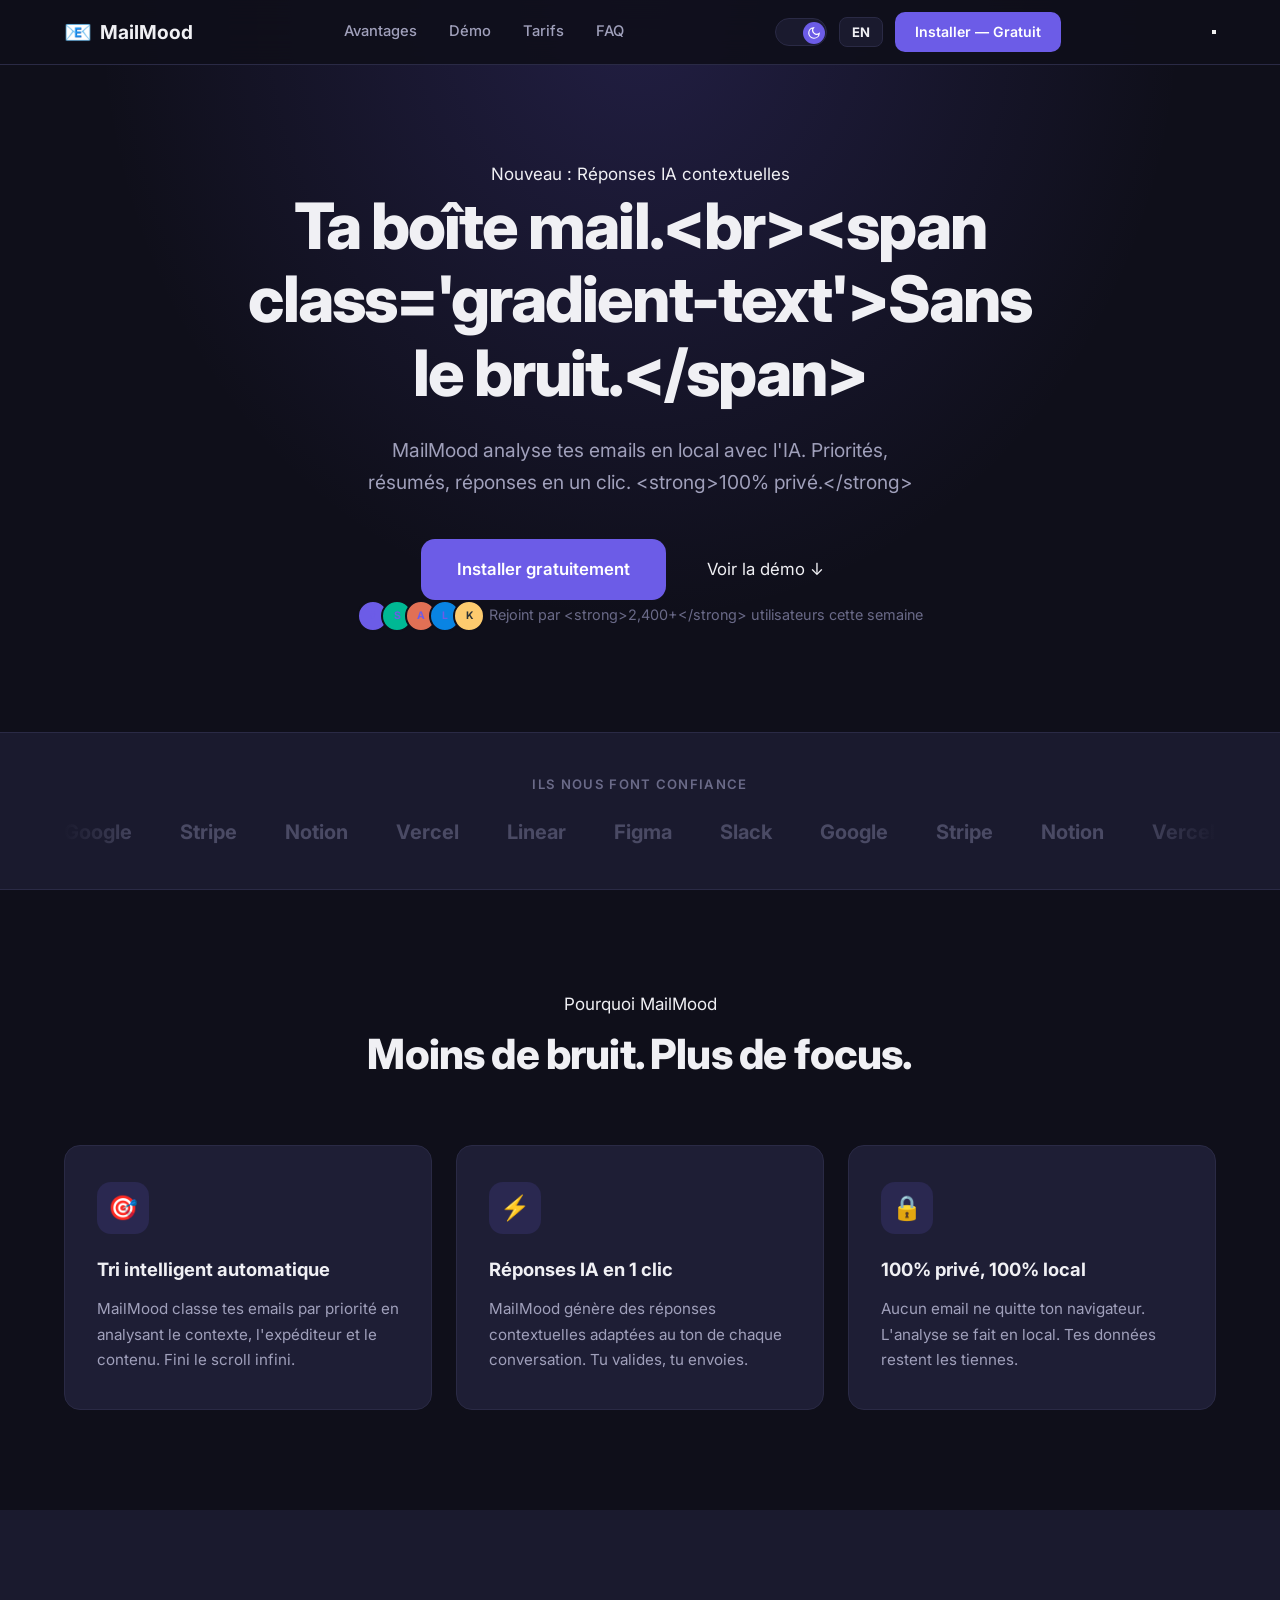
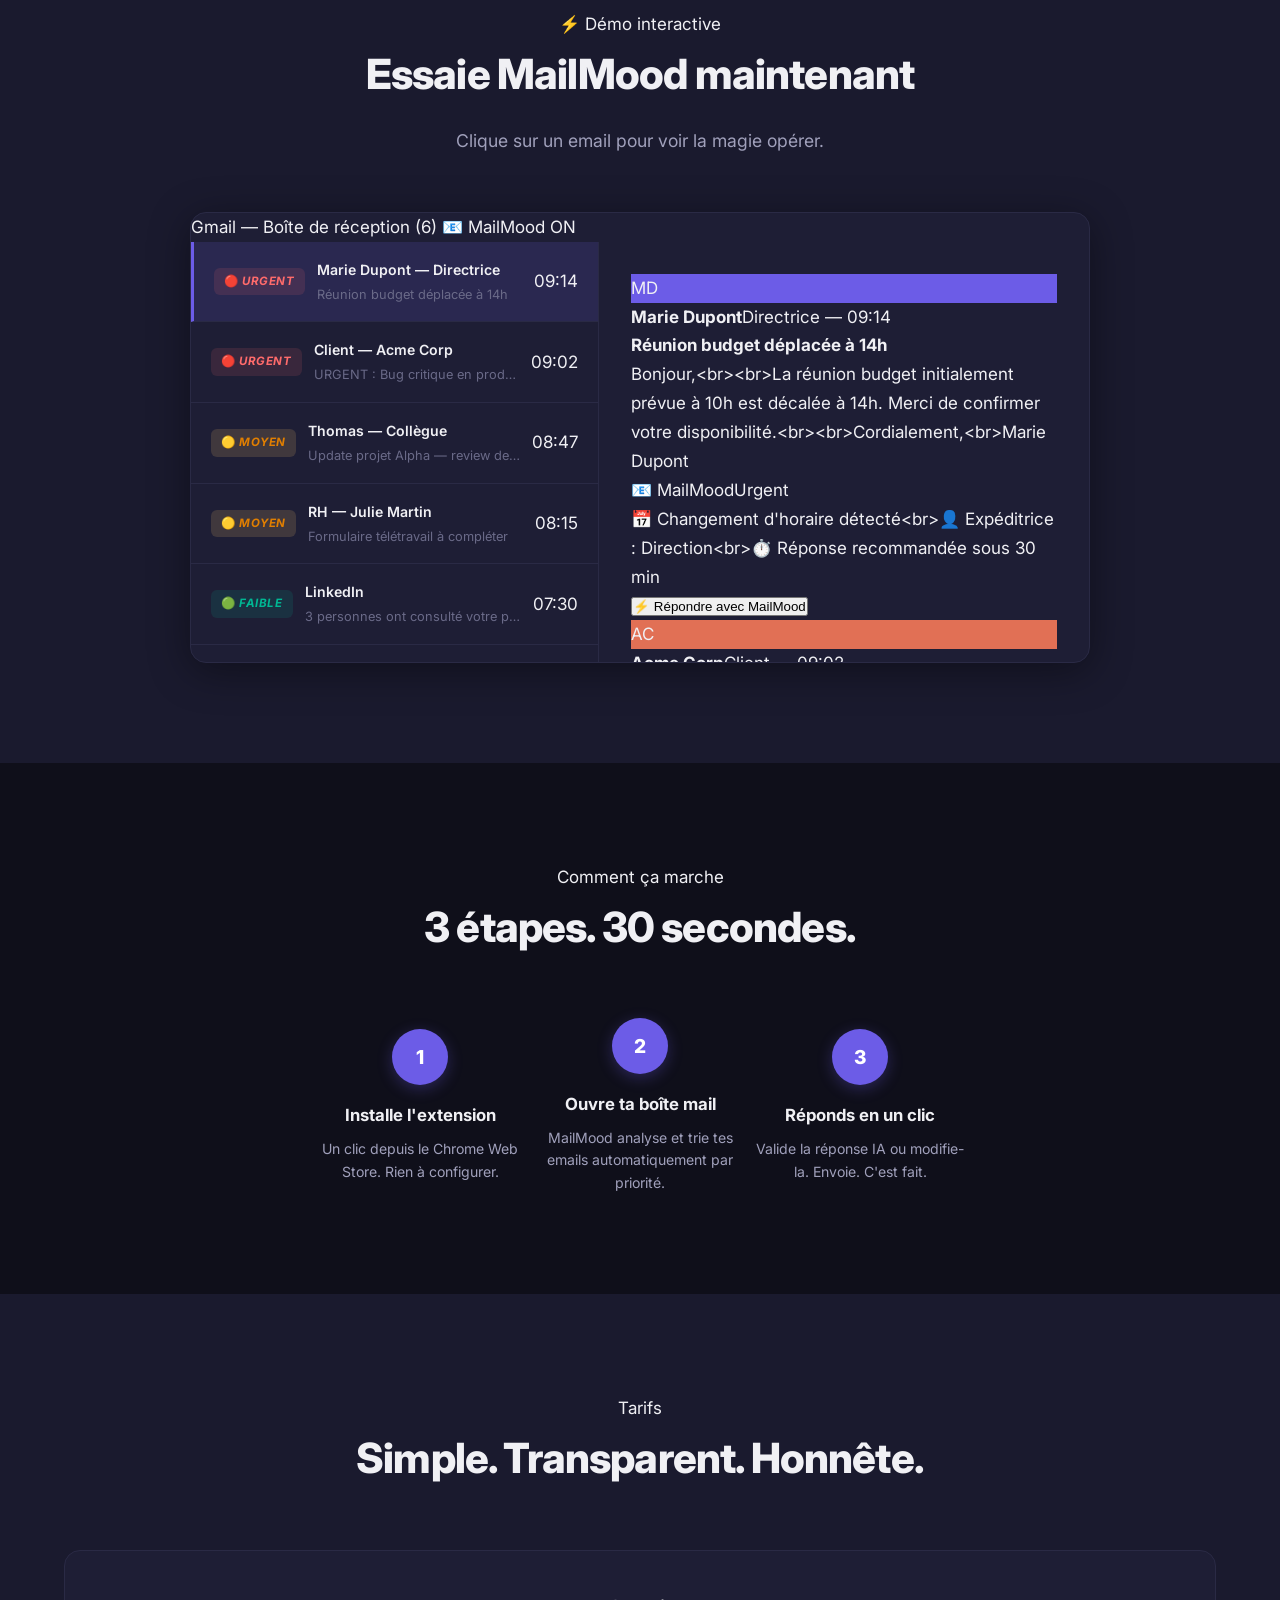
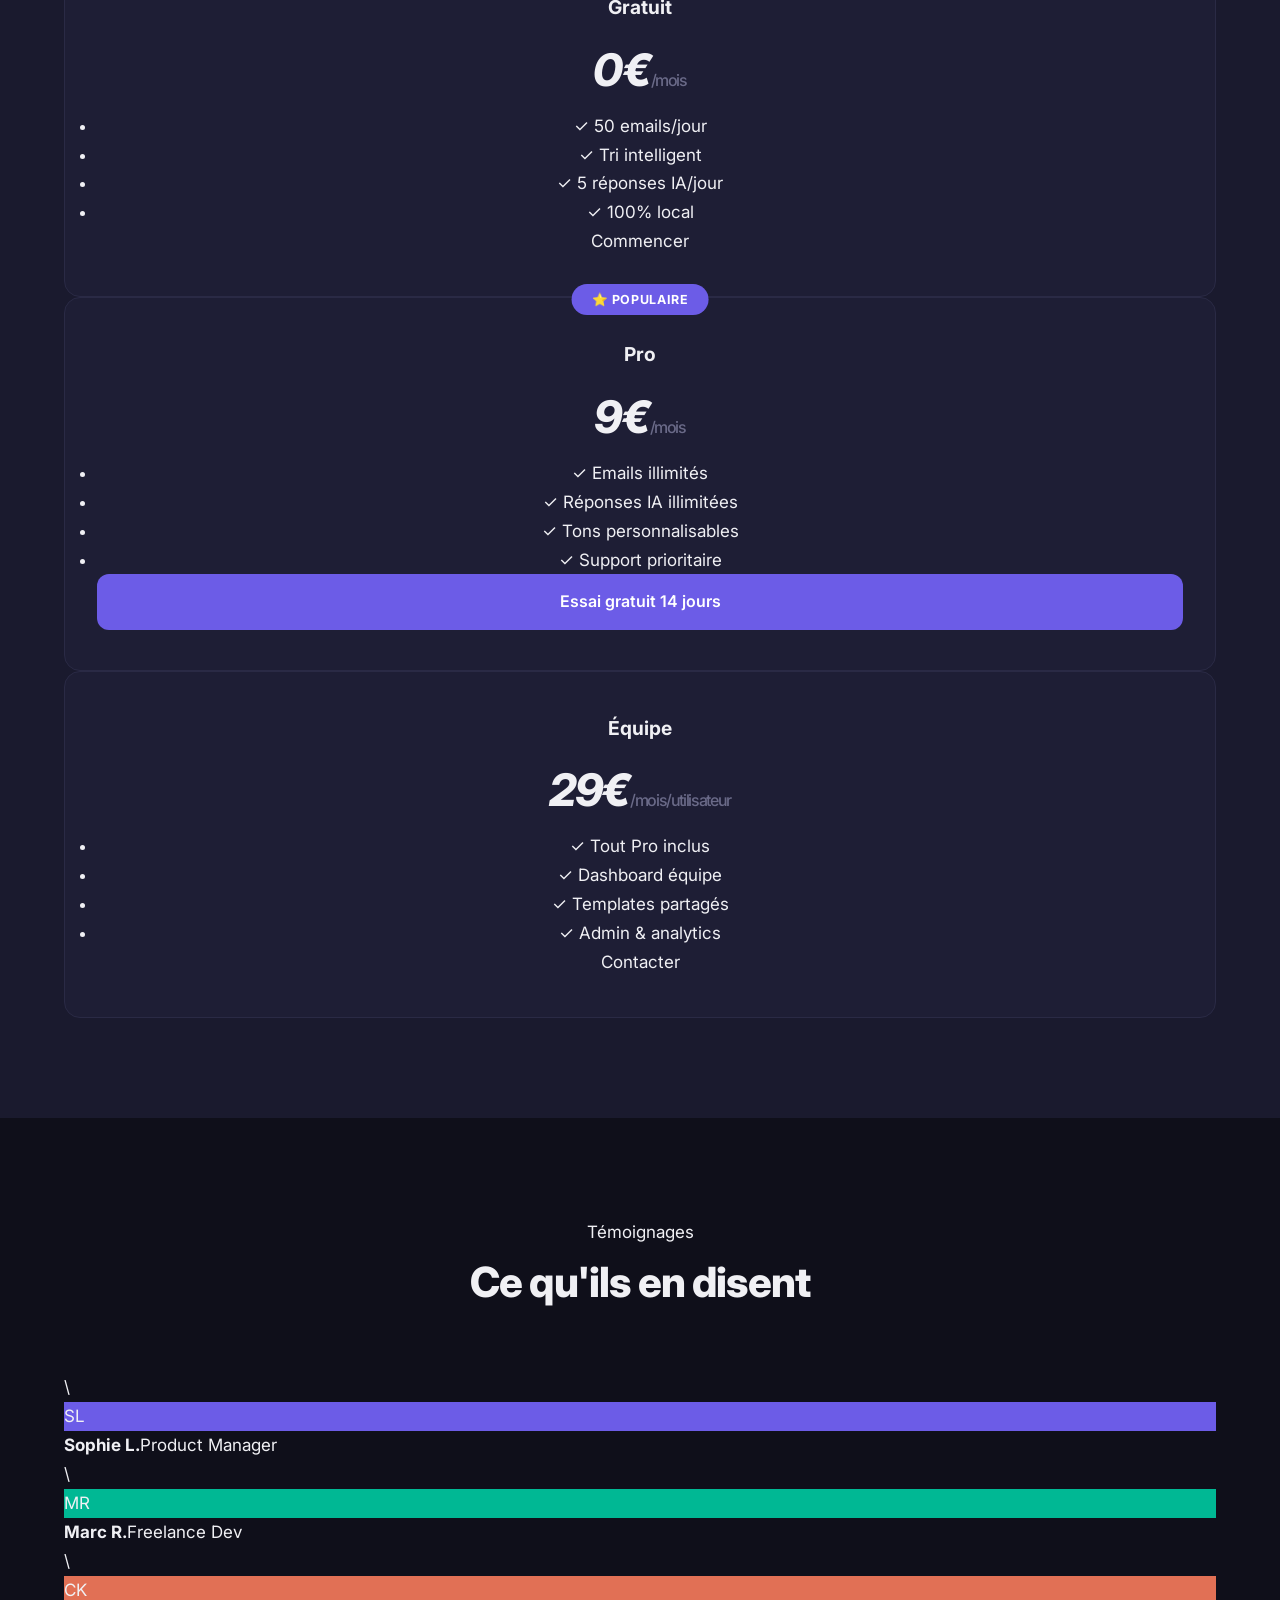
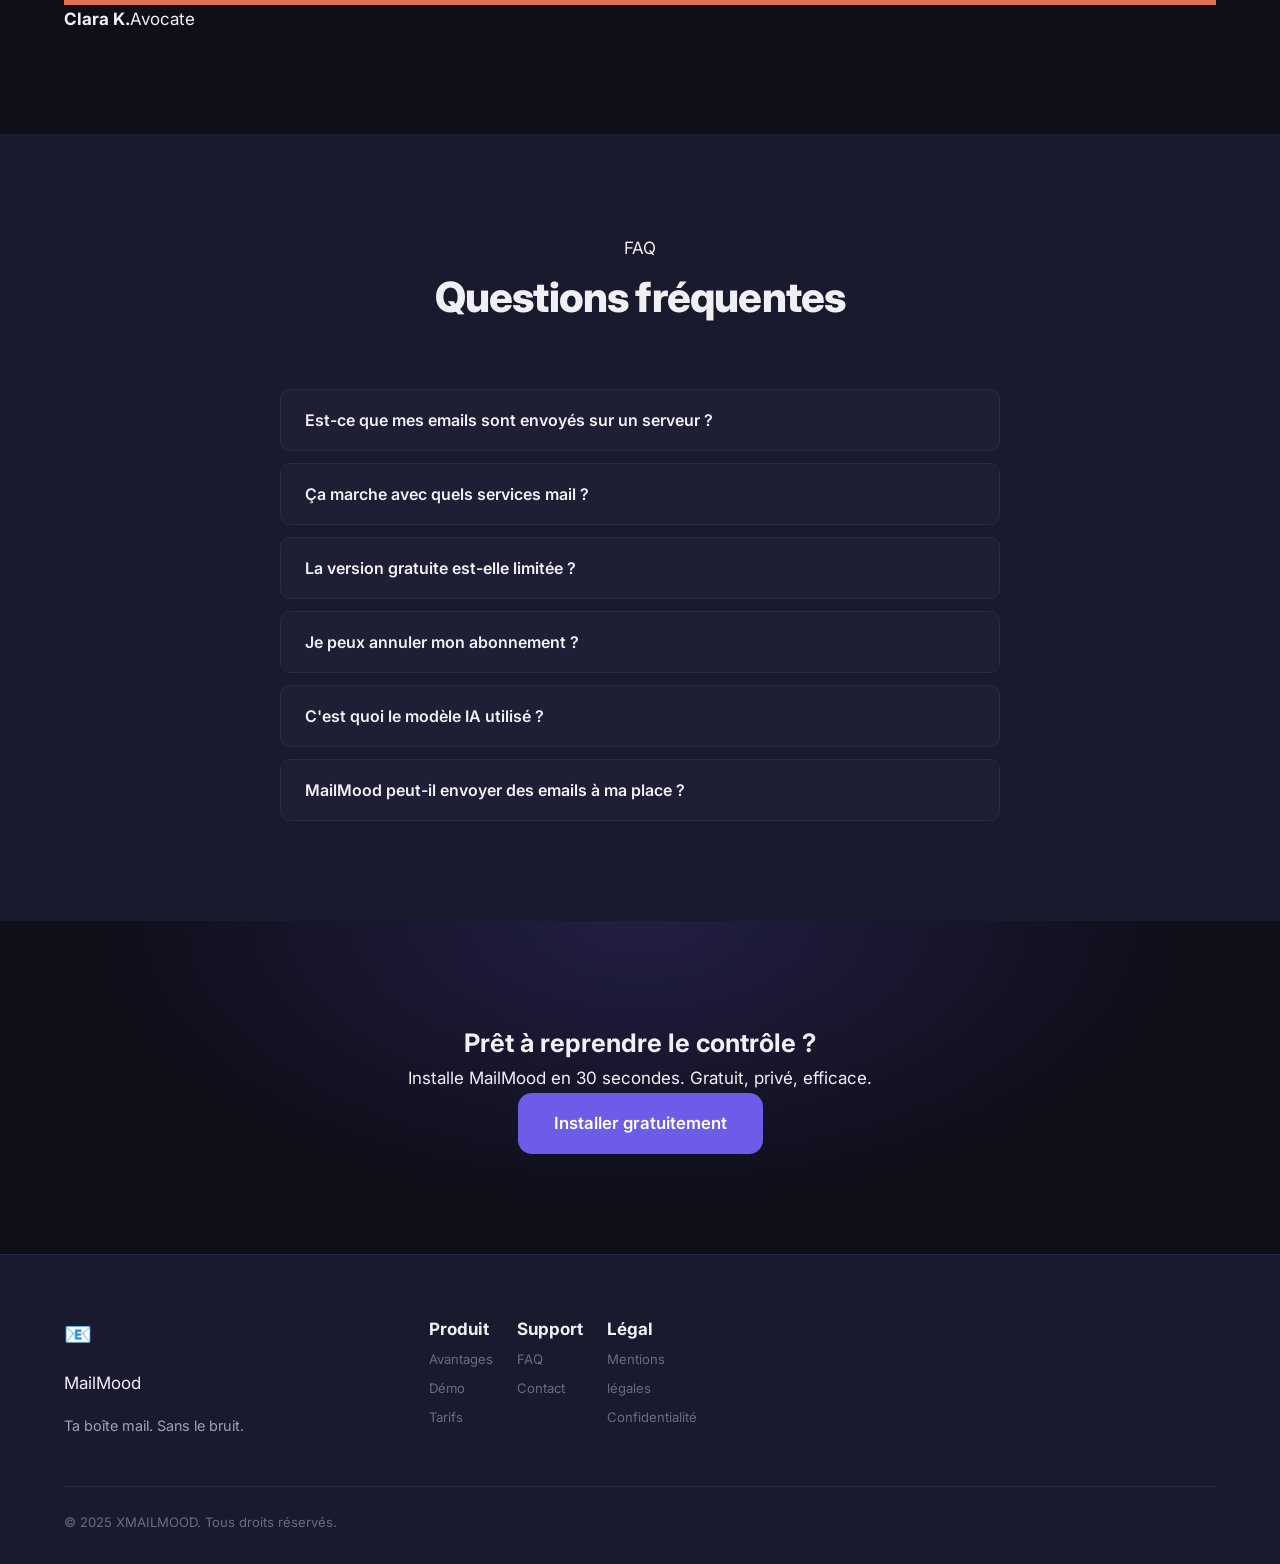
==== commit 480bf205: "Update index.html" ====
--- a/index.html
+++ b/index.html
@@ -5,6 +5,10 @@
     <meta name="viewport" content="width=device-width, initial-scale=1.0">
     <title>MailMood — Ta boîte mail. Sans le bruit.</title>
     <meta name="description" content="MailMood analyse tes emails en local avec l'IA. Tri intelligent, réponses automatiques, zéro bruit.">
+    <meta property="og:title" content="MailMood — Ta boîte mail. Sans le bruit.">
+    <meta property="og:description" content="MailMood analyse tes emails en local avec l'IA.">
+    <meta property="og:type" content="website">
+    <meta name="theme-color" content="#6C5CE7">
     <link rel="stylesheet" href="style.css">
     <link rel="preconnect" href="https://fonts.googleapis.com">
     <link rel="preconnect" href="https://fonts.gstatic.com" crossorigin>
@@ -28,7 +32,6 @@
         </div>
 
         <div class="nav-actions">
-            <!-- Theme Toggle -->
             <button class="theme-toggle" id="themeToggle" aria-label="Changer le thème">
                 <div class="toggle-track">
                     <div class="toggle-thumb">
@@ -37,46 +40,40 @@
                     </div>
                 </div>
             </button>
-
-            <!-- Lang Toggle -->
             <button class="lang-toggle" id="langToggle"><span>EN</span></button>
-
-            <!-- CTA -->
             <a href="#pricing" class="nav-cta" data-fr="Installer — Gratuit" data-en="Install — Free">Installer — Gratuit</a>
         </div>
 
-        <!-- Mobile burger -->
-        <button class="burger" id="burger" aria-label="Menu">
+        <button class="hamburger" id="hamburger" aria-label="Menu">
             <span></span><span></span><span></span>
         </button>
     </div>
-
-    <!-- Mobile overlay -->
-    <div class="mobile-nav" id="mobileNav">
-        <a href="#benefits" data-fr="Avantages" data-en="Benefits">Avantages</a>
-        <a href="#demo" data-fr="Démo" data-en="Demo">Démo</a>
-        <a href="#pricing" data-fr="Tarifs" data-en="Pricing">Tarifs</a>
-        <a href="#faq" data-fr="FAQ" data-en="FAQ">FAQ</a>
-        <div class="mobile-actions">
-            <button class="theme-toggle-m" id="themeToggleM">🌙</button>
-            <button class="lang-toggle-m" id="langToggleM">EN</button>
-        </div>
-        <a href="#pricing" class="btn btn-primary" data-fr="Installer — Gratuit" data-en="Install — Free">Installer — Gratuit</a>
-    </div>
 </nav>
 
+<!-- ========== MOBILE NAV ========== -->
+<div class="mobile-nav" id="mobileNav">
+    <a href="#benefits" data-fr="Avantages" data-en="Benefits">Avantages</a>
+    <a href="#demo" data-fr="Démo" data-en="Demo">Démo</a>
+    <a href="#pricing" data-fr="Tarifs" data-en="Pricing">Tarifs</a>
+    <a href="#faq" data-fr="FAQ" data-en="FAQ">FAQ</a>
+    <hr>
+    <button id="themeToggleM">☀️ Light</button>
+    <button id="langToggleM">🇬🇧 EN</button>
+    <a href="#pricing" class="btn btn-primary" data-fr="Installer — Gratuit" data-en="Install — Free">Installer — Gratuit</a>
+</div>
+
 <!-- ========== HERO ========== -->
-<section class="hero" id="hero">
-    <div class="container">
-        <div class="hero-badge reveal" data-fr="🚀 Extension Chrome disponible" data-en="🚀 Chrome Extension available">🚀 Extension Chrome disponible</div>
-        <h1 class="hero-title reveal">
-            <span data-fr="Ta boîte mail." data-en="Your inbox.">Ta boîte mail.</span><br>
-            <span class="gradient-text" data-fr="Sans le bruit." data-en="Without the noise.">Sans le bruit.</span>
-        </h1>
-        <p class="hero-sub reveal" data-fr="MailMood analyse tes emails en local avec l'IA. Tri intelligent par priorité, réponses générées en un clic. Tu ne perds plus jamais 30 minutes à trier." data-en="MailMood analyzes your emails locally with AI. Smart priority sorting, one-click generated replies. Never waste 30 minutes sorting again.">MailMood analyse tes emails en local avec l'IA. Tri intelligent par priorité, réponses générées en un clic. Tu ne perds plus jamais 30 minutes à trier.</p>
+<section class="hero">
+    <div class="container">
+        <div class="hero-badge reveal">
+            <span class="badge-dot"></span>
+            <span data-fr="Nouveau : Réponses IA contextuelles" data-en="New: Contextual AI replies">Nouveau : Réponses IA contextuelles</span>
+        </div>
+        <h1 class="hero-title reveal" data-fr="Ta boîte mail.<br><span class='gradient-text'>Sans le bruit.</span>" data-en="Your inbox.<br><span class='gradient-text'>Without the noise.</span>">Ta boîte mail.<br><span class="gradient-text">Sans le bruit.</span></h1>
+        <p class="hero-sub reveal" data-fr="MailMood analyse tes emails en local avec l'IA. Priorités, résumés, réponses en un clic. <strong>100% privé.</strong>" data-en="MailMood analyzes your emails locally with AI. Priorities, summaries, one-click replies. <strong>100% private.</strong>">MailMood analyse tes emails en local avec l'IA. Priorités, résumés, réponses en un clic. <strong>100% privé.</strong></p>
         <div class="hero-ctas reveal">
-            <a href="#pricing" class="btn btn-primary" data-fr="Installer gratuitement" data-en="Install for free">Installer gratuitement</a>
-            <a href="#demo" class="btn btn-ghost" data-fr="▶ Voir la démo" data-en="▶ See the demo">▶ Voir la démo</a>
+            <a href="#pricing" class="btn btn-primary btn-lg" data-fr="Installer gratuitement" data-en="Install for free">Installer gratuitement</a>
+            <a href="#demo" class="btn btn-ghost btn-lg" data-fr="Voir la démo ↓" data-en="See the demo ↓">Voir la démo ↓</a>
         </div>
         <div class="hero-proof reveal">
             <div class="avatars">
@@ -110,17 +107,17 @@
     <div class="container">
         <div class="section-head">
             <span class="tag" data-fr="Pourquoi MailMood" data-en="Why MailMood">Pourquoi MailMood</span>
-            <h2 data-fr="Reprends le contrôle de ta boîte mail" data-en="Take back control of your inbox">Reprends le contrôle de ta boîte mail</h2>
-        </div>
-        <div class="cards-grid">
+            <h2 data-fr="Moins de bruit. Plus de focus." data-en="Less noise. More focus.">Moins de bruit. Plus de focus.</h2>
+        </div>
+        <div class="benefits-grid">
             <div class="card reveal">
                 <div class="card-icon">🎯</div>
-                <h3 data-fr="Tri intelligent instantané" data-en="Instant smart sorting">Tri intelligent instantané</h3>
-                <p data-fr="Chaque mail est classé par priorité : urgent, moyen, faible ou bruit. Tu vois l'essentiel en un coup d'œil." data-en="Every email sorted by priority: urgent, medium, low or noise. See what matters at a glance.">Chaque mail est classé par priorité : urgent, moyen, faible ou bruit. Tu vois l'essentiel en un coup d'œil.</p>
+                <h3 data-fr="Tri intelligent automatique" data-en="Smart automatic sorting">Tri intelligent automatique</h3>
+                <p data-fr="MailMood classe tes emails par priorité en analysant le contexte, l'expéditeur et le contenu. Fini le scroll infini." data-en="MailMood sorts your emails by priority analyzing context, sender and content. No more infinite scrolling.">MailMood classe tes emails par priorité en analysant le contexte, l'expéditeur et le contenu. Fini le scroll infini.</p>
             </div>
             <div class="card reveal">
                 <div class="card-icon">⚡</div>
-                <h3 data-fr="Réponses IA en un clic" data-en="One-click AI replies">Réponses IA en un clic</h3>
+                <h3 data-fr="Réponses IA en 1 clic" data-en="AI replies in 1 click">Réponses IA en 1 clic</h3>
                 <p data-fr="MailMood génère des réponses contextuelles adaptées au ton de chaque conversation. Tu valides, tu envoies." data-en="MailMood generates contextual replies matching each conversation's tone. Validate, send, done.">MailMood génère des réponses contextuelles adaptées au ton de chaque conversation. Tu valides, tu envoies.</p>
             </div>
             <div class="card reveal">
@@ -170,18 +167,18 @@
                     <div class="demo-email" data-id="3">
                         <span class="prio medium">🟡 <em data-fr="Moyen" data-en="Medium">Moyen</em></span>
                         <div class="em-content">
-                            <strong data-fr="Thomas — Équipe Produit" data-en="Thomas — Product Team">Thomas — Équipe Produit</strong>
-                            <span data-fr="Specs V2 prêtes — Review quand tu peux" data-en="V2 Specs ready — Review when you can">Specs V2 prêtes — Review quand tu peux</span>
-                        </div>
-                        <time>08:45</time>
+                            <strong data-fr="Thomas — Collègue" data-en="Thomas — Colleague">Thomas — Collègue</strong>
+                            <span data-fr="Update projet Alpha — review demandée" data-en="Project Alpha update — review requested">Update projet Alpha — review demandée</span>
+                        </div>
+                        <time>08:47</time>
                     </div>
                     <div class="demo-email" data-id="4">
                         <span class="prio medium">🟡 <em data-fr="Moyen" data-en="Medium">Moyen</em></span>
                         <div class="em-content">
-                            <strong data-fr="Julie — RH" data-en="Julie — HR">Julie — RH</strong>
-                            <span data-fr="Rappel : formulaire congés avant vendredi" data-en="Reminder: leave form due Friday">Rappel : formulaire congés avant vendredi</span>
-                        </div>
-                        <time>08:20</time>
+                            <strong data-fr="RH — Julie Martin" data-en="HR — Julie Martin">RH — Julie Martin</strong>
+                            <span data-fr="Formulaire télétravail à compléter" data-en="Remote work form to complete">Formulaire télétravail à compléter</span>
+                        </div>
+                        <time>08:15</time>
                     </div>
                     <div class="demo-email" data-id="5">
                         <span class="prio low">🟢 <em data-fr="Faible" data-en="Low">Faible</em></span>
@@ -192,20 +189,21 @@
                         <time>07:30</time>
                     </div>
                     <div class="demo-email" data-id="6">
-                        <span class="prio noise">⚫ <em data-fr="Bruit" data-en="Noise">Bruit</em></span>
+                        <span class="prio low">🟢 <em data-fr="Faible" data-en="Low">Faible</em></span>
                         <div class="em-content">
-                            <strong>Newsletter TechCrunch</strong>
-                            <span data-fr="Les 10 startups à suivre en 2025..." data-en="Top 10 startups to watch in 2025...">Les 10 startups à suivre en 2025...</span>
-                        </div>
-                        <time>06:00</time>
-                    </div>
-                </div>
-
+                            <strong data-fr="Newsletter — Design Weekly" data-en="Newsletter — Design Weekly">Newsletter — Design Weekly</strong>
+                            <span data-fr="Les 10 tendances UI de 2025" data-en="Top 10 UI trends of 2025">Les 10 tendances UI de 2025</span>
+                        </div>
+                        <time>07:00</time>
+                    </div>
+                </div>
                 <!-- DETAIL PANEL -->
                 <div class="demo-detail" id="demoDetail">
+
+                    <!-- Empty state -->
                     <div class="detail-empty" id="detailEmpty">
-                        <div class="de-icon">📬</div>
-                        <p data-fr="Sélectionne un email" data-en="Select an email">Sélectionne un email</p>
+                        <span>📬</span>
+                        <p data-fr="Sélectionne un email pour voir l'analyse" data-en="Select an email to see the analysis">Sélectionne un email pour voir l'analyse</p>
                     </div>
 
                     <!-- Mail 1 -->
@@ -215,10 +213,10 @@
                             <div><strong>Marie Dupont</strong><span data-fr="Directrice — 09:14" data-en="Director — 09:14">Directrice — 09:14</span></div>
                         </div>
                         <h4 data-fr="Réunion budget déplacée à 14h" data-en="Budget meeting moved to 2pm">Réunion budget déplacée à 14h</h4>
-                        <div class="dv-body" data-fr="Bonjour,<br><br>La réunion budget initialement prévue à 16h est avancée à 14h aujourd'hui. Merci de confirmer ta disponibilité avant midi.<br><br>Cordialement,<br>Marie Dupont" data-en="Hello,<br><br>The budget meeting originally at 4pm has been moved to 2pm today. Please confirm your availability before noon.<br><br>Best regards,<br>Marie Dupont">Bonjour,<br><br>La réunion budget initialement prévue à 16h est avancée à 14h aujourd'hui. Merci de confirmer ta disponibilité avant midi.<br><br>Cordialement,<br>Marie Dupont</div>
+                        <div class="dv-body" data-fr="Bonjour,<br><br>La réunion budget initialement prévue à 10h est décalée à 14h. Merci de confirmer votre disponibilité.<br><br>Cordialement,<br>Marie Dupont" data-en="Hello,<br><br>The budget meeting originally scheduled at 10am has been moved to 2pm. Please confirm your availability.<br><br>Best regards,<br>Marie Dupont">Bonjour,<br><br>La réunion budget initialement prévue à 10h est décalée à 14h. Merci de confirmer votre disponibilité.<br><br>Cordialement,<br>Marie Dupont</div>
                         <div class="mm-box">
                             <div class="mm-head"><span>📧 MailMood</span><span class="mm-tag urgent">Urgent</span></div>
-                            <div class="mm-info" data-fr="⏰ Deadline : aujourd'hui midi<br>👤 Expéditeur fréquent (directrice)<br>📋 Action : confirmer présence" data-en="⏰ Deadline: today noon<br>👤 Frequent sender (director)<br>📋 Action: confirm attendance">⏰ Deadline : aujourd'hui midi<br>👤 Expéditeur fréquent (directrice)<br>📋 Action : confirmer présence</div>
+                            <div class="mm-info" data-fr="📅 Changement d'horaire détecté<br>👤 Expéditrice : Direction<br>⏱️ Réponse recommandée sous 30 min" data-en="📅 Schedule change detected<br>👤 Sender: Management<br>⏱️ Reply recommended within 30 min">📅 Changement d'horaire détecté<br>👤 Expéditrice : Direction<br>⏱️ Réponse recommandée sous 30 min</div>
                             <button class="mm-btn" data-id="1" data-fr="⚡ Répondre avec MailMood" data-en="⚡ Reply with MailMood">⚡ Répondre avec MailMood</button>
                             <div class="mm-reply" data-reply="1"></div>
                         </div>
@@ -244,13 +242,13 @@
                     <div class="detail-view" data-view="3">
                         <div class="dv-head">
                             <div class="dv-avatar" style="background:#00B894">TH</div>
-                            <div><strong>Thomas</strong><span data-fr="Équipe Produit — 08:45" data-en="Product Team — 08:45">Équipe Produit — 08:45</span></div>
-                        </div>
-                        <h4 data-fr="Specs V2 prêtes" data-en="V2 Specs ready">Specs V2 prêtes</h4>
-                        <div class="dv-body" data-fr="Salut,<br><br>Les specs de la V2 sont finalisées. Tu peux les review quand tu as un moment, rien d'urgent. Le doc est dans Notion.<br><br>Thomas" data-en="Hey,<br><br>V2 specs are finalized. Review them when you get a chance, nothing urgent. Doc is in Notion.<br><br>Thomas">Salut,<br><br>Les specs de la V2 sont finalisées. Tu peux les review quand tu as un moment, rien d'urgent. Le doc est dans Notion.<br><br>Thomas</div>
+                            <div><strong>Thomas</strong><span data-fr="Collègue — 08:47" data-en="Colleague — 08:47">Collègue — 08:47</span></div>
+                        </div>
+                        <h4 data-fr="Update projet Alpha — review demandée" data-en="Project Alpha update — review requested">Update projet Alpha — review demandée</h4>
+                        <div class="dv-body" data-fr="Salut,<br><br>J'ai pushé les dernières modifs sur la branche dev. Tu peux review quand tu as un moment ? Rien d'urgent mais ce serait bien avant vendredi.<br><br>Merci !<br>Thomas" data-en="Hey,<br><br>I pushed the latest changes on the dev branch. Can you review when you have a moment? Nothing urgent but ideally before Friday.<br><br>Thanks!<br>Thomas">Salut,<br><br>J'ai pushé les dernières modifs sur la branche dev. Tu peux review quand tu as un moment ? Rien d'urgent mais ce serait bien avant vendredi.<br><br>Merci !<br>Thomas</div>
                         <div class="mm-box">
-                            <div class="mm-head"><span>📧 MailMood</span><span class="mm-tag medium" data-fr="Moyen" data-en="Medium">Moyen</span></div>
-                            <div class="mm-info" data-fr="📄 Document partagé<br>⏰ Pas de deadline<br>🔄 Review demandée" data-en="📄 Shared document<br>⏰ No deadline<br>🔄 Review requested">📄 Document partagé<br>⏰ Pas de deadline<br>🔄 Review demandée</div>
+                            <div class="mm-head"><span>📧 MailMood</span><span class="mm-tag medium">Moyen</span></div>
+                            <div class="mm-info" data-fr="🔀 Code review demandée<br>📅 Deadline : vendredi<br>👤 Collègue direct" data-en="🔀 Code review requested<br>📅 Deadline: Friday<br>👤 Direct colleague">🔀 Code review demandée<br>📅 Deadline : vendredi<br>👤 Collègue direct</div>
                             <button class="mm-btn" data-id="3" data-fr="⚡ Répondre avec MailMood" data-en="⚡ Reply with MailMood">⚡ Répondre avec MailMood</button>
                             <div class="mm-reply" data-reply="3"></div>
                         </div>
@@ -259,14 +257,14 @@
                     <!-- Mail 4 -->
                     <div class="detail-view" data-view="4">
                         <div class="dv-head">
-                            <div class="dv-avatar" style="background:#fd79a8">JL</div>
-                            <div><strong>Julie</strong><span data-fr="RH — 08:20" data-en="HR — 08:20">RH — 08:20</span></div>
-                        </div>
-                        <h4 data-fr="Rappel : formulaire congés" data-en="Reminder: leave form">Rappel : formulaire congés</h4>
-                        <div class="dv-body" data-fr="Bonjour,<br><br>Petit rappel : merci de remplir ton formulaire de congés pour le prochain trimestre avant vendredi.<br><br>Julie — RH" data-en="Hello,<br><br>Quick reminder: please fill your leave form for next quarter before Friday.<br><br>Julie — HR">Bonjour,<br><br>Petit rappel : merci de remplir ton formulaire de congés pour le prochain trimestre avant vendredi.<br><br>Julie — RH</div>
+                            <div class="dv-avatar" style="background:#0984E3">JM</div>
+                            <div><strong>Julie Martin</strong><span data-fr="RH — 08:15" data-en="HR — 08:15">RH — 08:15</span></div>
+                        </div>
+                        <h4 data-fr="Formulaire télétravail à compléter" data-en="Remote work form to complete">Formulaire télétravail à compléter</h4>
+                        <div class="dv-body" data-fr="Bonjour,<br><br>Merci de compléter le formulaire de demande de télétravail avant la fin de semaine. Vous le trouverez en pièce jointe.<br><br>Cordialement,<br>Julie Martin — RH" data-en="Hello,<br><br>Please complete the remote work request form by end of week. You'll find it attached.<br><br>Best regards,<br>Julie Martin — HR">Bonjour,<br><br>Merci de compléter le formulaire de demande de télétravail avant la fin de semaine. Vous le trouverez en pièce jointe.<br><br>Cordialement,<br>Julie Martin — RH</div>
                         <div class="mm-box">
                             <div class="mm-head"><span>📧 MailMood</span><span class="mm-tag medium">Moyen</span></div>
-                            <div class="mm-info" data-fr="📅 Deadline vendredi<br>📝 Formulaire à remplir<br>🏢 Interne" data-en="📅 Deadline Friday<br>📝 Form to fill<br>🏢 Internal">📅 Deadline vendredi<br>📝 Formulaire à remplir<br>🏢 Interne</div>
+                            <div class="mm-info" data-fr="📋 Formulaire à remplir<br>📅 Deadline : fin de semaine<br>📎 Pièce jointe détectée" data-en="📋 Form to fill<br>📅 Deadline: end of week<br>📎 Attachment detected">📋 Formulaire à remplir<br>📅 Deadline : fin de semaine<br>📎 Pièce jointe détectée</div>
                             <button class="mm-btn" data-id="4" data-fr="⚡ Répondre avec MailMood" data-en="⚡ Reply with MailMood">⚡ Répondre avec MailMood</button>
                             <div class="mm-reply" data-reply="4"></div>
                         </div>
@@ -275,15 +273,15 @@
                     <!-- Mail 5 -->
                     <div class="detail-view" data-view="5">
                         <div class="dv-head">
-                            <div class="dv-avatar" style="background:#0984E3">in</div>
+                            <div class="dv-avatar" style="background:#0077B5">IN</div>
                             <div><strong>LinkedIn</strong><span>07:30</span></div>
                         </div>
                         <h4 data-fr="3 personnes ont consulté votre profil" data-en="3 people viewed your profile">3 personnes ont consulté votre profil</h4>
-                        <div class="dv-body" data-fr="Votre profil a été consulté par 3 personnes cette semaine, dont un recruteur chez Google." data-en="Your profile was viewed by 3 people this week, including a recruiter at Google.">Votre profil a été consulté par 3 personnes cette semaine, dont un recruteur chez Google.</div>
+                        <div class="dv-body" data-fr="Votre profil a été consulté par 3 personnes cette semaine, dont un recruteur chez Google...<br><br>Voir qui a consulté votre profil →" data-en="Your profile was viewed by 3 people this week, including a recruiter at Google...<br><br>See who viewed your profile →">Votre profil a été consulté par 3 personnes cette semaine, dont un recruteur chez Google...<br><br>Voir qui a consulté votre profil →</div>
                         <div class="mm-box">
                             <div class="mm-head"><span>📧 MailMood</span><span class="mm-tag low" data-fr="Faible" data-en="Low">Faible</span></div>
-                            <div class="mm-info" data-fr="📊 Notification auto<br>⏰ Aucune action requise<br>🤖 Email automatisé" data-en="📊 Auto notification<br>⏰ No action needed<br>🤖 Automated email">📊 Notification auto<br>⏰ Aucune action requise<br>🤖 Email automatisé</div>
-                            <button class="mm-btn" disabled style="opacity:.5;cursor:default" data-fr="Pas de réponse nécessaire" data-en="No reply needed">Pas de réponse nécessaire</button>
+                            <div class="mm-info" data-fr="🔔 Notification automatique<br>🚫 Aucune action requise<br>📁 Suggestion : archiver" data-en="🔔 Automatic notification<br>🚫 No action needed<br>📁 Suggestion: archive">🔔 Notification automatique<br>🚫 Aucune action requise<br>📁 Suggestion : archiver</div>
+                            <button class="mm-btn" disabled style="opacity:.5;cursor:default" data-fr="Archiver automatiquement" data-en="Auto-archive">Archiver automatiquement</button>
                             <div class="mm-reply" data-reply="5"></div>
                         </div>
                     </div>
@@ -291,18 +289,19 @@
                     <!-- Mail 6 -->
                     <div class="detail-view" data-view="6">
                         <div class="dv-head">
-                            <div class="dv-avatar" style="background:#636e72">TC</div>
-                            <div><strong>TechCrunch</strong><span>06:00</span></div>
-                        </div>
-                        <h4 data-fr="Les 10 startups à suivre en 2025" data-en="Top 10 startups to watch in 2025">Les 10 startups à suivre en 2025</h4>
-                        <div class="dv-body" data-fr="Découvrez notre sélection des 10 startups les plus prometteuses cette année..." data-en="Discover our selection of the 10 most promising startups this year...">Découvrez notre sélection des 10 startups les plus prometteuses cette année...</div>
+                            <div class="dv-avatar" style="background:#636e72">DW</div>
+                            <div><strong>Design Weekly</strong><span data-fr="Newsletter — 07:00" data-en="Newsletter — 07:00">Newsletter — 07:00</span></div>
+                        </div>
+                        <h4 data-fr="Les 10 tendances UI de 2025" data-en="Top 10 UI trends of 2025">Les 10 tendances UI de 2025</h4>
+                        <div class="dv-body" data-fr="Découvrez les tendances qui vont façonner le design cette année : glassmorphism, AI-driven UI, micro-interactions...<br><br>Lire l'article complet →" data-en="Discover the trends shaping design this year: glassmorphism, AI-driven UI, micro-interactions...<br><br>Read full article →">Découvrez les tendances qui vont façonner le design cette année : glassmorphism, AI-driven UI, micro-interactions...<br><br>Lire l'article complet →</div>
                         <div class="mm-box">
-                            <div class="mm-head"><span>📧 MailMood</span><span class="mm-tag noise" data-fr="Bruit" data-en="Noise">Bruit</span></div>
-                            <div class="mm-info" data-fr="📰 Newsletter marketing<br>🚫 Aucune action requise<br>📁 Suggestion : archiver" data-en="📰 Marketing newsletter<br>🚫 No action needed<br>📁 Suggestion: archive">📰 Newsletter marketing<br>🚫 Aucune action requise<br>📁 Suggestion : archiver</div>
-                            <button class="mm-btn" disabled style="opacity:.5;cursor:default" data-fr="Archiver automatiquement" data-en="Auto-archive">Archiver automatiquement</button>
+                            <div class="mm-head"><span>📧 MailMood</span><span class="mm-tag low" data-fr="Info" data-en="Info">Info</span></div>
+                            <div class="mm-info" data-fr="📰 Newsletter détectée<br>📌 Aucune action requise<br>🗂️ Archivage suggéré" data-en="📰 Newsletter detected<br>📌 No action required<br>🗂️ Archive suggested">📰 Newsletter détectée<br>📌 Aucune action requise<br>🗂️ Archivage suggéré</div>
+                            <button class="mm-btn" disabled style="opacity:.5;cursor:default" data-fr="📂 Archiver automatiquement" data-en="📂 Auto-archive">📂 Archiver automatiquement</button>
                             <div class="mm-reply" data-reply="6"></div>
                         </div>
                     </div>
+
                 </div>
             </div>
 
@@ -312,26 +311,24 @@
     </div>
 </section>
 
-<!-- ========== COMMENT ÇA MARCHE ========== -->
+<!-- ========== HOW IT WORKS ========== -->
 <section class="how" id="how">
     <div class="container">
         <div class="section-head">
             <span class="tag" data-fr="Comment ça marche" data-en="How it works">Comment ça marche</span>
-            <h2 data-fr="3 étapes, 2 minutes" data-en="3 steps, 2 minutes">3 étapes, 2 minutes</h2>
+            <h2 data-fr="3 étapes. 30 secondes." data-en="3 steps. 30 seconds.">3 étapes. 30 secondes.</h2>
         </div>
         <div class="steps">
             <div class="step reveal">
                 <div class="step-num">1</div>
                 <h3 data-fr="Installe l'extension" data-en="Install the extension">Installe l'extension</h3>
-                <p data-fr="Un clic sur le Chrome Web Store. Aucune configuration." data-en="One click on Chrome Web Store. Zero config.">Un clic sur le Chrome Web Store. Aucune configuration.</p>
-            </div>
-            <div class="step-line"></div>
+                <p data-fr="Un clic depuis le Chrome Web Store. Rien à configurer." data-en="One click from the Chrome Web Store. Nothing to configure.">Un clic depuis le Chrome Web Store. Rien à configurer.</p>
+            </div>
             <div class="step reveal">
                 <div class="step-num">2</div>
-                <h3 data-fr="Ouvre Gmail" data-en="Open Gmail">Ouvre Gmail</h3>
-                <p data-fr="MailMood analyse automatiquement tes emails et affiche les priorités." data-en="MailMood automatically analyzes your emails and shows priorities.">MailMood analyse automatiquement tes emails et affiche les priorités.</p>
-            </div>
-            <div class="step-line"></div>
+                <h3 data-fr="Ouvre ta boîte mail" data-en="Open your inbox">Ouvre ta boîte mail</h3>
+                <p data-fr="MailMood analyse et trie tes emails automatiquement par priorité." data-en="MailMood analyzes and sorts your emails automatically by priority.">MailMood analyse et trie tes emails automatiquement par priorité.</p>
+            </div>
             <div class="step reveal">
                 <div class="step-num">3</div>
                 <h3 data-fr="Réponds en un clic" data-en="Reply in one click">Réponds en un clic</h3>
@@ -346,23 +343,24 @@
     <div class="container">
         <div class="section-head">
             <span class="tag" data-fr="Tarifs" data-en="Pricing">Tarifs</span>
-            <h2 data-fr="Simple. Transparent. Sans surprise." data-en="Simple. Transparent. No surprises.">Simple. Transparent. Sans surprise.</h2>
-        </div>
-        <div class="pricing-grid">
+            <h2 data-fr="Simple. Transparent. Honnête." data-en="Simple. Transparent. Honest.">Simple. Transparent. Honnête.</h2>
+        </div>
+        <div class="plans">
             <!-- Free -->
             <div class="plan reveal">
                 <h3 data-fr="Gratuit" data-en="Free">Gratuit</h3>
                 <div class="plan-price"><em>0€</em><span data-fr="/mois" data-en="/mo">/mois</span></div>
                 <ul>
-                    <li data-fr="✓ Tri par priorité (50 emails/jour)" data-en="✓ Priority sorting (50 emails/day)">✓ Tri par priorité (50 emails/jour)</li>
-                    <li data-fr="✓ 10 réponses IA / jour" data-en="✓ 10 AI replies / day">✓ 10 réponses IA / jour</li>
-                    <li data-fr="✓ 100% local & privé" data-en="✓ 100% local & private">✓ 100% local & privé</li>
+                    <li data-fr="✓ 50 emails/jour" data-en="✓ 50 emails/day">✓ 50 emails/jour</li>
+                    <li data-fr="✓ Tri intelligent" data-en="✓ Smart sorting">✓ Tri intelligent</li>
+                    <li data-fr="✓ 5 réponses IA/jour" data-en="✓ 5 AI replies/day">✓ 5 réponses IA/jour</li>
+                    <li data-fr="✓ 100% local" data-en="✓ 100% local">✓ 100% local</li>
                 </ul>
                 <a href="#" class="btn btn-ghost" data-fr="Commencer" data-en="Get started">Commencer</a>
             </div>
             <!-- Pro -->
-            <div class="plan recommended reveal">
-                <div class="plan-badge" data-fr="Populaire" data-en="Popular">Populaire</div>
+            <div class="plan popular reveal">
+                <div class="plan-badge" data-fr="⭐ Populaire" data-en="⭐ Popular">⭐ Populaire</div>
                 <h3>Pro</h3>
                 <div class="plan-price"><em>9€</em><span data-fr="/mois" data-en="/mo">/mois</span></div>
                 <ul>
@@ -412,16 +410,15 @@
                 </div>
             </div>
             <div class="testi reveal">
-                <p data-fr="\"Enfin un outil qui respecte la vie privée. Tout reste en local, c'est rassurant.\"" data-en="\"Finally a tool that respects privacy. Everything stays local, it's reassuring.\"">"Enfin un outil qui respecte la vie privée. Tout reste en local, c'est rassurant."</p>
+                <p data-fr="\"Enfin une app qui respecte ma vie privée. Tout est local, c'est rassurant.\"" data-en="\"Finally an app that respects my privacy. Everything is local, it's reassuring.\"">"Enfin une app qui respecte ma vie privée. Tout est local, c'est rassurant."</p>
                 <div class="testi-author">
-                    <div class="testi-avatar" style="background:#E17055">AC</div>
-                    <div><strong>Alice C.</strong><span data-fr="CTO Startup" data-en="CTO Startup">CTO Startup</span></div>
-                </div>
-            </div>
-        </div>
-    </div>
-</section>
-
+                    <div class="testi-avatar" style="background:#E17055">CK</div>
+                    <div><strong>Clara K.</strong><span data-fr="Avocate" data-en="Lawyer">Avocate</span></div>
+                </div>
+            </div>
+        </div>
+    </div>
+</section>
 <!-- ========== FAQ ========== -->
 <section class="faq" id="faq">
     <div class="container">
@@ -431,24 +428,28 @@
         </div>
         <div class="faq-list">
             <div class="faq-item reveal">
-                <button class="faq-q" data-fr="Mes emails sont-ils envoyés à un serveur ?" data-en="Are my emails sent to a server?">Mes emails sont-ils envoyés à un serveur ?</button>
-                <div class="faq-a"><p data-fr="Non. Tout le traitement se fait directement dans votre navigateur. Aucun email ne quitte votre machine. Nous n'avons techniquement pas accès à vos données." data-en="No. All processing happens directly in your browser. No email leaves your machine. We technically have no access to your data.">Non. Tout le traitement se fait directement dans votre navigateur. Aucun email ne quitte votre machine. Nous n'avons techniquement pas accès à vos données.</p></div>
+                <button class="faq-q" data-fr="Est-ce que mes emails sont envoyés sur un serveur ?" data-en="Are my emails sent to a server?">Est-ce que mes emails sont envoyés sur un serveur ?</button>
+                <div class="faq-a"><p data-fr="Non. Tout le traitement se fait localement dans votre navigateur. Aucune donnée ne quitte votre machine. Jamais." data-en="No. All processing happens locally in your browser. No data ever leaves your machine. Ever.">Non. Tout le traitement se fait localement dans votre navigateur. Aucune donnée ne quitte votre machine. Jamais.</p></div>
             </div>
             <div class="faq-item reveal">
-                <button class="faq-q" data-fr="Ça marche avec Outlook / Yahoo ?" data-en="Does it work with Outlook / Yahoo?">Ça marche avec Outlook / Yahoo ?</button>
-                <div class="faq-a"><p data-fr="Pour le moment, MailMood est optimisé pour Gmail. Le support Outlook est en cours de développement et prévu pour Q3 2025." data-en="Currently, MailMood is optimized for Gmail. Outlook support is in development, planned for Q3 2025.">Pour le moment, MailMood est optimisé pour Gmail. Le support Outlook est en cours de développement et prévu pour Q3 2025.</p></div>
+                <button class="faq-q" data-fr="Ça marche avec quels services mail ?" data-en="Which email services does it work with?">Ça marche avec quels services mail ?</button>
+                <div class="faq-a"><p data-fr="Actuellement Gmail. Outlook et Apple Mail sont en cours de développement et arrivent très bientôt." data-en="Currently Gmail. Outlook and Apple Mail are in development and coming very soon.">Actuellement Gmail. Outlook et Apple Mail sont en cours de développement et arrivent très bientôt.</p></div>
             </div>
             <div class="faq-item reveal">
-                <button class="faq-q" data-fr="Comment fonctionne la réponse IA ?" data-en="How does the AI reply work?">Comment fonctionne la réponse IA ?</button>
-                <div class="faq-a"><p data-fr="MailMood analyse le contexte, le ton et l'historique de la conversation pour générer une réponse adaptée. Vous pouvez la modifier avant envoi." data-en="MailMood analyzes context, tone and conversation history to generate a tailored reply. You can edit it before sending.">MailMood analyse le contexte, le ton et l'historique de la conversation pour générer une réponse adaptée. Vous pouvez la modifier avant envoi.</p></div>
+                <button class="faq-q" data-fr="La version gratuite est-elle limitée ?" data-en="Is the free version limited?">La version gratuite est-elle limitée ?</button>
+                <div class="faq-a"><p data-fr="Elle inclut le tri intelligent pour 50 emails/jour et 5 réponses IA. Largement suffisant pour un usage personnel." data-en="It includes smart sorting for 50 emails/day and 5 AI replies. More than enough for personal use.">Elle inclut le tri intelligent pour 50 emails/jour et 5 réponses IA. Largement suffisant pour un usage personnel.</p></div>
             </div>
             <div class="faq-item reveal">
                 <button class="faq-q" data-fr="Je peux annuler mon abonnement ?" data-en="Can I cancel my subscription?">Je peux annuler mon abonnement ?</button>
-                <div class="faq-a"><p data-fr="Oui, à tout moment en un clic depuis votre espace. Aucun engagement, aucuns frais cachés." data-en="Yes, at any time with one click from your dashboard. No commitment, no hidden fees.">Oui, à tout moment en un clic depuis votre espace. Aucun engagement, aucuns frais cachés.</p></div>
+                <div class="faq-a"><p data-fr="Oui, à tout moment en un clic depuis votre espace. Aucun engagement, aucuns frais cachés." data-en="Yes, anytime with one click from your dashboard. No commitment, no hidden fees.">Oui, à tout moment en un clic depuis votre espace. Aucun engagement, aucuns frais cachés.</p></div>
             </div>
             <div class="faq-item reveal">
                 <button class="faq-q" data-fr="C'est quoi le modèle IA utilisé ?" data-en="What AI model is used?">C'est quoi le modèle IA utilisé ?</button>
                 <div class="faq-a"><p data-fr="Nous utilisons un modèle léger optimisé pour tourner localement dans votre navigateur via WebAssembly. Aucun appel API externe." data-en="We use a lightweight model optimized to run locally in your browser via WebAssembly. No external API calls.">Nous utilisons un modèle léger optimisé pour tourner localement dans votre navigateur via WebAssembly. Aucun appel API externe.</p></div>
+            </div>
+            <div class="faq-item reveal">
+                <button class="faq-q" data-fr="MailMood peut-il envoyer des emails à ma place ?" data-en="Can MailMood send emails on my behalf?">MailMood peut-il envoyer des emails à ma place ?</button>
+                <div class="faq-a"><p data-fr="Non. MailMood génère une suggestion de réponse. Vous restez maître : vous validez, modifiez ou ignorez avant tout envoi." data-en="No. MailMood generates a reply suggestion. You stay in control: you validate, edit or ignore before any send.">Non. MailMood génère une suggestion de réponse. Vous restez maître : vous validez, modifiez ou ignorez avant tout envoi.</p></div>
             </div>
         </div>
     </div>
--- a/style.css
+++ b/style.css
@@ -0,0 +1,1657 @@
+/* ================================
+   MAILMOOD — style.css COMPLET
+   ================================ */
+
+/* ========== RESET & VARIABLES ========== */
+*, *::before, *::after {
+    margin: 0;
+    padding: 0;
+    box-sizing: border-box;
+}
+
+:root {
+    --bg: #FAFAF8;
+    --bg2: #F0F0EC;
+    --bg3: #E8E8E4;
+    --surface: #FFFFFF;
+    --text: #1a1a2e;
+    --text2: #555568;
+    --text3: #8888A0;
+    --border: #E0E0DC;
+    --primary: #6C5CE7;
+    --primary-hover: #5A4BD1;
+    --primary-light: rgba(108,92,231,0.08);
+    --accent: #00B894;
+    --urgent: #FF6B6B;
+    --medium: #FDCB6E;
+    --low: #00B894;
+    --noise: #636e72;
+    --shadow: 0 2px 20px rgba(0,0,0,0.06);
+    --shadow-lg: 0 8px 40px rgba(0,0,0,0.10);
+    --radius: 16px;
+    --radius-sm: 10px;
+    --radius-xs: 6px;
+    --nav-bg: rgba(250,250,248,0.85);
+    --glow: radial-gradient(ellipse at 50% 0%, rgba(108,92,231,0.12) 0%, transparent 60%);
+}
+
+[data-theme="dark"] {
+    --bg: #0F0F1A;
+    --bg2: #1A1A2E;
+    --bg3: #252540;
+    --surface: #1E1E35;
+    --text: #F0F0F4;
+    --text2: #A0A0BB;
+    --text3: #6A6A88;
+    --border: #2A2A45;
+    --primary-light: rgba(108,92,231,0.15);
+    --shadow: 0 2px 20px rgba(0,0,0,0.25);
+    --shadow-lg: 0 8px 40px rgba(0,0,0,0.4);
+    --nav-bg: rgba(15,15,26,0.9);
+    --glow: radial-gradient(ellipse at 50% 0%, rgba(108,92,231,0.2) 0%, transparent 60%);
+}
+
+html {
+    scroll-behavior: smooth;
+    scroll-padding-top: 80px;
+}
+
+body {
+    font-family: 'Inter', -apple-system, BlinkMacSystemFont, sans-serif;
+    background: var(--bg);
+    color: var(--text);
+    font-size: 17px;
+    line-height: 1.7;
+    transition: background 0.4s ease, color 0.4s ease;
+    overflow-x: hidden;
+    -webkit-font-smoothing: antialiased;
+}
+
+a { color: inherit; text-decoration: none; }
+img { max-width: 100%; display: block; }
+
+.container {
+    max-width: 1200px;
+    margin: 0 auto;
+    padding: 0 24px;
+}
+
+/* ========== ANIMATIONS ========== */
+.reveal {
+    opacity: 0;
+    transform: translateY(24px);
+    transition: opacity 0.7s ease, transform 0.7s ease;
+}
+
+.reveal.visible {
+    opacity: 1;
+    transform: translateY(0);
+}
+
+@keyframes float {
+    0%, 100% { transform: translateY(0); }
+    50% { transform: translateY(-8px); }
+}
+
+@keyframes marquee {
+    0% { transform: translateX(0); }
+    100% { transform: translateX(-50%); }
+}
+
+@keyframes pulse {
+    0%, 100% { opacity: 1; }
+    50% { opacity: 0.5; }
+}
+
+@keyframes typing-cursor {
+    0%, 100% { border-color: var(--primary); }
+    50% { border-color: transparent; }
+}
+
+@keyframes fadeIn {
+    from { opacity: 0; transform: translateY(10px); }
+    to { opacity: 1; transform: translateY(0); }
+}
+
+/* ========== NAVBAR ========== */
+.navbar {
+    position: fixed;
+    top: 0;
+    left: 0;
+    right: 0;
+    z-index: 1000;
+    background: var(--nav-bg);
+    backdrop-filter: blur(20px);
+    -webkit-backdrop-filter: blur(20px);
+    border-bottom: 1px solid var(--border);
+    transition: background 0.4s ease;
+}
+
+.nav-container {
+    max-width: 1200px;
+    margin: 0 auto;
+    padding: 0 24px;
+    height: 64px;
+    display: flex;
+    align-items: center;
+    justify-content: space-between;
+}
+
+.nav-logo {
+    display: flex;
+    align-items: center;
+    gap: 8px;
+    font-weight: 700;
+    font-size: 1.2rem;
+    z-index: 1001;
+}
+
+.logo-icon { font-size: 1.4rem; }
+
+.nav-links {
+    display: flex;
+    gap: 32px;
+}
+
+.nav-links a {
+    font-size: 0.92rem;
+    font-weight: 500;
+    color: var(--text2);
+    transition: color 0.3s;
+    position: relative;
+}
+
+.nav-links a:hover { color: var(--primary); }
+
+.nav-links a::after {
+    content: '';
+    position: absolute;
+    bottom: -4px;
+    left: 0;
+    width: 0;
+    height: 2px;
+    background: var(--primary);
+    transition: width 0.3s;
+}
+
+.nav-links a:hover::after { width: 100%; }
+
+.nav-actions {
+    display: flex;
+    align-items: center;
+    gap: 12px;
+}
+
+/* Theme Toggle */
+.theme-toggle {
+    background: var(--bg2);
+    border: 1px solid var(--border);
+    border-radius: 50px;
+    cursor: pointer;
+    padding: 0;
+    width: 52px;
+    height: 28px;
+    position: relative;
+    transition: background 0.3s;
+}
+
+.toggle-track {
+    width: 100%;
+    height: 100%;
+    position: relative;
+}
+
+.toggle-thumb {
+    position: absolute;
+    top: 3px;
+    left: 3px;
+    width: 22px;
+    height: 22px;
+    background: var(--primary);
+    border-radius: 50%;
+    display: flex;
+    align-items: center;
+    justify-content: center;
+    transition: transform 0.4s cubic-bezier(0.68, -0.15, 0.265, 1.35);
+    color: white;
+}
+
+[data-theme="dark"] .toggle-thumb {
+    transform: translateX(24px);
+}
+
+.icon-sun, .icon-moon {
+    position: absolute;
+    transition: opacity 0.3s, transform 0.3s;
+}
+
+.icon-moon { opacity: 0; transform: rotate(-90deg); }
+.icon-sun { opacity: 1; transform: rotate(0deg); }
+
+[data-theme="dark"] .icon-moon { opacity: 1; transform: rotate(0deg); }
+[data-theme="dark"] .icon-sun { opacity: 0; transform: rotate(90deg); }
+
+/* Lang Toggle */
+.lang-toggle {
+    background: var(--bg2);
+    border: 1px solid var(--border);
+    border-radius: 8px;
+    padding: 6px 12px;
+    font-size: 0.82rem;
+    font-weight: 700;
+    color: var(--text);
+    cursor: pointer;
+    transition: all 0.3s;
+    font-family: inherit;
+}
+
+.lang-toggle:hover {
+    background: var(--primary);
+    color: white;
+    border-color: var(--primary);
+}
+
+/* Nav CTA */
+.nav-cta {
+    background: var(--primary);
+    color: white;
+    padding: 8px 20px;
+    border-radius: 10px;
+    font-size: 0.88rem;
+    font-weight: 600;
+    transition: all 0.3s;
+}
+
+.nav-cta:hover {
+    background: var(--primary-hover);
+    transform: translateY(-1px);
+    box-shadow: 0 4px 15px rgba(108,92,231,0.35);
+}
+
+/* Burger */
+.burger {
+    display: none;
+    flex-direction: column;
+    gap: 5px;
+    background: none;
+    border: none;
+    cursor: pointer;
+    padding: 4px;
+    z-index: 1001;
+}
+
+.burger span {
+    width: 24px;
+    height: 2px;
+    background: var(--text);
+    border-radius: 2px;
+    transition: all 0.3s;
+}
+
+.burger.active span:nth-child(1) { transform: translateY(7px) rotate(45deg); }
+.burger.active span:nth-child(2) { opacity: 0; }
+.burger.active span:nth-child(3) { transform: translateY(-7px) rotate(-45deg); }
+
+/* Mobile Nav */
+.mobile-nav {
+    display: none;
+    position: fixed;
+    top: 64px;
+    left: 0;
+    right: 0;
+    bottom: 0;
+    background: var(--bg);
+    flex-direction: column;
+    align-items: center;
+    justify-content: center;
+    gap: 28px;
+    z-index: 999;
+    opacity: 0;
+    pointer-events: none;
+    transition: opacity 0.3s;
+}
+
+.mobile-nav.open {
+    opacity: 1;
+    pointer-events: all;
+}
+
+.mobile-nav a {
+    font-size: 1.3rem;
+    font-weight: 600;
+    color: var(--text);
+}
+
+.mobile-actions {
+    display: flex;
+    gap: 16px;
+    align-items: center;
+}
+
+.theme-toggle-m, .lang-toggle-m {
+    background: var(--bg2);
+    border: 1px solid var(--border);
+    border-radius: 10px;
+    padding: 10px 18px;
+    font-size: 1rem;
+    cursor: pointer;
+    color: var(--text);
+    font-family: inherit;
+    font-weight: 700;
+}
+/* ========== HERO ========== */
+.hero {
+    position: relative;
+    padding: 160px 0 100px;
+    text-align: center;
+    overflow: hidden;
+}
+
+.hero::before {
+    content: '';
+    position: absolute;
+    top: 0;
+    left: 0;
+    right: 0;
+    height: 100%;
+    background: var(--glow);
+    pointer-events: none;
+}
+
+.hero .container {
+    position: relative;
+    z-index: 1;
+}
+
+.hero-tag {
+    display: inline-flex;
+    align-items: center;
+    gap: 8px;
+    background: var(--primary-light);
+    color: var(--primary);
+    padding: 8px 20px;
+    border-radius: 50px;
+    font-size: 0.88rem;
+    font-weight: 600;
+    margin-bottom: 28px;
+    border: 1px solid rgba(108,92,231,0.15);
+}
+
+.hero-tag .tag-dot {
+    width: 8px;
+    height: 8px;
+    background: var(--accent);
+    border-radius: 50%;
+    animation: pulse 2s infinite;
+}
+
+.hero-title {
+    font-size: clamp(2.4rem, 6vw, 4rem);
+    font-weight: 800;
+    line-height: 1.15;
+    margin-bottom: 24px;
+    letter-spacing: -0.03em;
+    max-width: 800px;
+    margin-left: auto;
+    margin-right: auto;
+}
+
+.hero-title .accent {
+    background: linear-gradient(135deg, var(--primary), var(--accent));
+    -webkit-background-clip: text;
+    -webkit-text-fill-color: transparent;
+    background-clip: text;
+}
+
+.hero-sub {
+    font-size: 1.2rem;
+    color: var(--text2);
+    max-width: 560px;
+    margin: 0 auto 40px;
+    line-height: 1.7;
+}
+
+.hero-cta {
+    display: flex;
+    gap: 16px;
+    justify-content: center;
+    flex-wrap: wrap;
+    margin-bottom: 48px;
+}
+
+.hero-proof {
+    display: flex;
+    align-items: center;
+    justify-content: center;
+    gap: 12px;
+    font-size: 0.9rem;
+    color: var(--text3);
+}
+
+.avatars {
+    display: flex;
+}
+
+.avatars img,
+.avatars span {
+    width: 32px;
+    height: 32px;
+    border-radius: 50%;
+    border: 2px solid var(--bg);
+    margin-right: -8px;
+    background: var(--primary-light);
+    display: flex;
+    align-items: center;
+    justify-content: center;
+    font-size: 0.65rem;
+    font-weight: 700;
+    color: var(--primary);
+}
+
+.hero-proof .stars {
+    color: #FDCB6E;
+    letter-spacing: 1px;
+}
+
+/* ========== BUTTONS ========== */
+.btn-primary {
+    display: inline-flex;
+    align-items: center;
+    gap: 8px;
+    background: var(--primary);
+    color: white;
+    padding: 14px 32px;
+    border-radius: 12px;
+    font-size: 1rem;
+    font-weight: 600;
+    transition: all 0.3s;
+    border: none;
+    cursor: pointer;
+    font-family: inherit;
+}
+
+.btn-primary:hover {
+    background: var(--primary-hover);
+    transform: translateY(-2px);
+    box-shadow: 0 6px 25px rgba(108,92,231,0.35);
+}
+
+.btn-secondary {
+    display: inline-flex;
+    align-items: center;
+    gap: 8px;
+    background: var(--surface);
+    color: var(--text);
+    padding: 14px 32px;
+    border-radius: 12px;
+    font-size: 1rem;
+    font-weight: 600;
+    transition: all 0.3s;
+    border: 1px solid var(--border);
+    cursor: pointer;
+    font-family: inherit;
+}
+
+.btn-secondary:hover {
+    border-color: var(--primary);
+    color: var(--primary);
+    transform: translateY(-2px);
+}
+
+.btn-lg {
+    padding: 16px 36px;
+    font-size: 1.05rem;
+    border-radius: 14px;
+}
+
+/* ========== PROOF BAR (Logos) ========== */
+.proof-bar {
+    padding: 40px 0;
+    border-top: 1px solid var(--border);
+    border-bottom: 1px solid var(--border);
+    overflow: hidden;
+    background: var(--bg2);
+}
+
+.proof-label {
+    text-align: center;
+    font-size: 0.82rem;
+    font-weight: 600;
+    text-transform: uppercase;
+    letter-spacing: 0.1em;
+    color: var(--text3);
+    margin-bottom: 20px;
+}
+
+.marquee {
+    overflow: hidden;
+    position: relative;
+}
+
+.marquee::before,
+.marquee::after {
+    content: '';
+    position: absolute;
+    top: 0;
+    bottom: 0;
+    width: 80px;
+    z-index: 2;
+    pointer-events: none;
+}
+
+.marquee::before {
+    left: 0;
+    background: linear-gradient(90deg, var(--bg2), transparent);
+}
+
+.marquee::after {
+    right: 0;
+    background: linear-gradient(-90deg, var(--bg2), transparent);
+}
+
+.marquee-track {
+    display: flex;
+    gap: 48px;
+    align-items: center;
+    animation: marquee 30s linear infinite;
+    width: max-content;
+}
+
+.marquee-track span {
+    font-size: 1.25rem;
+    font-weight: 700;
+    color: var(--text3);
+    white-space: nowrap;
+    opacity: 0.6;
+    transition: opacity 0.3s;
+}
+
+.marquee-track span:hover {
+    opacity: 1;
+}
+
+/* ========== SECTION HEAD ========== */
+.section-head {
+    text-align: center;
+    margin-bottom: 56px;
+}
+
+.section-head h2 {
+    font-size: clamp(1.8rem, 4vw, 2.6rem);
+    font-weight: 800;
+    margin-bottom: 16px;
+    letter-spacing: -0.02em;
+}
+
+.section-head p {
+    font-size: 1.1rem;
+    color: var(--text2);
+    max-width: 560px;
+    margin: 0 auto;
+}
+
+/* ========== BENEFITS ========== */
+.benefits {
+    padding: 100px 0;
+}
+
+.benefits-grid {
+    display: grid;
+    grid-template-columns: repeat(3, 1fr);
+    gap: 24px;
+}
+
+.card {
+    background: var(--surface);
+    border: 1px solid var(--border);
+    border-radius: var(--radius);
+    padding: 36px 32px;
+    transition: all 0.4s ease;
+    position: relative;
+    overflow: hidden;
+}
+
+.card::before {
+    content: '';
+    position: absolute;
+    top: 0;
+    left: 0;
+    right: 0;
+    height: 3px;
+    background: linear-gradient(90deg, var(--primary), var(--accent));
+    opacity: 0;
+    transition: opacity 0.4s;
+}
+
+.card:hover {
+    transform: translateY(-4px);
+    box-shadow: var(--shadow-lg);
+    border-color: var(--primary);
+}
+
+.card:hover::before {
+    opacity: 1;
+}
+
+.card-icon {
+    width: 52px;
+    height: 52px;
+    background: var(--primary-light);
+    border-radius: 14px;
+    display: flex;
+    align-items: center;
+    justify-content: center;
+    font-size: 1.5rem;
+    margin-bottom: 20px;
+}
+
+.card h3 {
+    font-size: 1.15rem;
+    font-weight: 700;
+    margin-bottom: 10px;
+}
+
+.card p {
+    font-size: 0.95rem;
+    color: var(--text2);
+    line-height: 1.7;
+}
+/* ========== DEMO ========== */
+.demo {
+    padding: 100px 0;
+    background: var(--bg2);
+}
+
+.demo-window {
+    background: var(--surface);
+    border: 1px solid var(--border);
+    border-radius: var(--radius);
+    overflow: hidden;
+    box-shadow: var(--shadow-lg);
+    max-width: 900px;
+    margin: 0 auto;
+}
+
+.demo-topbar {
+    display: flex;
+    align-items: center;
+    gap: 8px;
+    padding: 14px 20px;
+    background: var(--bg2);
+    border-bottom: 1px solid var(--border);
+}
+
+.demo-dot {
+    width: 12px;
+    height: 12px;
+    border-radius: 50%;
+}
+
+.demo-dot.r { background: #FF6B6B; }
+.demo-dot.y { background: #FDCB6E; }
+.demo-dot.g { background: #00B894; }
+
+.demo-topbar span {
+    margin-left: 12px;
+    font-size: 0.82rem;
+    font-weight: 600;
+    color: var(--text3);
+}
+
+.demo-split {
+    display: grid;
+    grid-template-columns: 1fr 1.2fr;
+    min-height: 420px;
+}
+
+.demo-inbox {
+    border-right: 1px solid var(--border);
+    overflow-y: auto;
+    max-height: 420px;
+}
+
+.demo-email {
+    display: flex;
+    align-items: center;
+    gap: 12px;
+    padding: 16px 20px;
+    border-bottom: 1px solid var(--border);
+    cursor: pointer;
+    transition: all 0.3s;
+}
+
+.demo-email:hover,
+.demo-email.active {
+    background: var(--primary-light);
+}
+
+.demo-email.active {
+    border-left: 3px solid var(--primary);
+}
+
+.prio {
+    font-size: 0.72rem;
+    font-weight: 700;
+    padding: 4px 10px;
+    border-radius: 6px;
+    text-transform: uppercase;
+    letter-spacing: 0.05em;
+    min-width: 65px;
+    text-align: center;
+    flex-shrink: 0;
+}
+
+.prio.urgent {
+    background: rgba(255,107,107,0.12);
+    color: var(--urgent);
+}
+
+.prio.medium {
+    background: rgba(253,203,110,0.15);
+    color: #E17F00;
+}
+
+.prio.low {
+    background: rgba(0,184,148,0.12);
+    color: var(--low);
+}
+
+.prio.noise {
+    background: rgba(99,110,114,0.1);
+    color: var(--noise);
+}
+
+.em-content {
+    flex: 1;
+    min-width: 0;
+}
+
+.em-content strong {
+    display: block;
+    font-size: 0.88rem;
+    font-weight: 600;
+    margin-bottom: 2px;
+    white-space: nowrap;
+    overflow: hidden;
+    text-overflow: ellipsis;
+}
+
+.em-content span {
+    display: block;
+    font-size: 0.8rem;
+    color: var(--text3);
+    white-space: nowrap;
+    overflow: hidden;
+    text-overflow: ellipsis;
+}
+
+.em-time {
+    font-size: 0.75rem;
+    color: var(--text3);
+    white-space: nowrap;
+    flex-shrink: 0;
+}
+
+/* Demo Detail */
+.demo-detail {
+    padding: 32px;
+    overflow-y: auto;
+    max-height: 420px;
+}
+
+.detail-empty {
+    display: flex;
+    flex-direction: column;
+    align-items: center;
+    justify-content: center;
+    min-height: 360px;
+    color: var(--text3);
+    text-align: center;
+    gap: 12px;
+}
+
+.detail-empty .empty-icon {
+    font-size: 3rem;
+    opacity: 0.4;
+}
+
+.detail-header {
+    margin-bottom: 24px;
+    padding-bottom: 20px;
+    border-bottom: 1px solid var(--border);
+}
+
+.detail-header h3 {
+    font-size: 1.15rem;
+    font-weight: 700;
+    margin-bottom: 8px;
+}
+
+.detail-meta {
+    display: flex;
+    align-items: center;
+    gap: 16px;
+    flex-wrap: wrap;
+}
+
+.detail-meta span {
+    font-size: 0.82rem;
+    color: var(--text3);
+}
+
+.detail-body p {
+    font-size: 0.95rem;
+    color: var(--text2);
+    line-height: 1.8;
+    margin-bottom: 16px;
+}
+
+.detail-tags {
+    display: flex;
+    gap: 8px;
+    flex-wrap: wrap;
+    margin-top: 20px;
+}
+
+.detail-tags span {
+    font-size: 0.78rem;
+    font-weight: 600;
+    padding: 5px 14px;
+    border-radius: 20px;
+    background: var(--primary-light);
+    color: var(--primary);
+}
+
+.demo-back {
+    display: none;
+    text-align: center;
+    padding: 12px;
+    background: var(--bg2);
+    border-top: 1px solid var(--border);
+    font-size: 0.88rem;
+    font-weight: 600;
+    color: var(--primary);
+    cursor: pointer;
+}
+
+/* ========== HOW IT WORKS ========== */
+.how {
+    padding: 100px 0;
+}
+
+.steps {
+    display: flex;
+    align-items: center;
+    justify-content: center;
+    gap: 0;
+    max-width: 900px;
+    margin: 0 auto;
+}
+
+.step {
+    text-align: center;
+    flex: 1;
+    max-width: 220px;
+}
+
+.step-num {
+    width: 56px;
+    height: 56px;
+    background: var(--primary);
+    color: white;
+    border-radius: 50%;
+    display: flex;
+    align-items: center;
+    justify-content: center;
+    font-size: 1.2rem;
+    font-weight: 800;
+    margin: 0 auto 16px;
+    box-shadow: 0 4px 15px rgba(108,92,231,0.3);
+}
+
+.step h3 {
+    font-size: 1.05rem;
+    font-weight: 700;
+    margin-bottom: 8px;
+}
+
+.step p {
+    font-size: 0.88rem;
+    color: var(--text2);
+    line-height: 1.6;
+}
+
+.step-line {
+    width: 60px;
+    height: 2px;
+    background: var(--border);
+    flex-shrink: 0;
+    margin: 0 -8px;
+    margin-top: -30px;
+}
+
+/* ========== PRICING ========== */
+.pricing {
+    padding: 100px 0;
+    background: var(--bg2);
+}
+
+.pricing-grid {
+    display: grid;
+    grid-template-columns: repeat(3, 1fr);
+    gap: 24px;
+    max-width: 1000px;
+    margin: 0 auto;
+    align-items: start;
+}
+
+.plan {
+    background: var(--surface);
+    border: 1px solid var(--border);
+    border-radius: var(--radius);
+    padding: 40px 32px;
+    text-align: center;
+    transition: all 0.4s;
+    position: relative;
+}
+
+.plan:hover {
+    transform: translateY(-4px);
+    box-shadow: var(--shadow-lg);
+}
+
+.plan.recommended {
+    border: 2px solid var(--primary);
+    transform: scale(1.04);
+    box-shadow: var(--shadow-lg);
+}
+
+.plan.recommended:hover {
+    transform: scale(1.04) translateY(-4px);
+}
+
+.plan-badge {
+    position: absolute;
+    top: -14px;
+    left: 50%;
+    transform: translateX(-50%);
+    background: var(--primary);
+    color: white;
+    padding: 5px 20px;
+    border-radius: 50px;
+    font-size: 0.78rem;
+    font-weight: 700;
+    text-transform: uppercase;
+    letter-spacing: 0.05em;
+    white-space: nowrap;
+}
+
+.plan-icon {
+    font-size: 2rem;
+    margin-bottom: 12px;
+}
+
+.plan h3 {
+    font-size: 1.2rem;
+    font-weight: 700;
+    margin-bottom: 8px;
+}
+
+.plan .plan-desc {
+    font-size: 0.88rem;
+    color: var(--text3);
+    margin-bottom: 24px;
+}
+
+.plan-price {
+    font-size: 2.8rem;
+    font-weight: 800;
+    margin-bottom: 4px;
+    letter-spacing: -0.03em;
+}
+
+.plan-price span {
+    font-size: 1rem;
+    font-weight: 500;
+    color: var(--text3);
+}
+
+.plan-period {
+    font-size: 0.85rem;
+    color: var(--text3);
+    margin-bottom: 28px;
+}
+
+.plan-features {
+    list-style: none;
+    text-align: left;
+    margin-bottom: 32px;
+    display: flex;
+    flex-direction: column;
+    gap: 12px;
+}
+
+.plan-features li {
+    font-size: 0.92rem;
+    color: var(--text2);
+    display: flex;
+    align-items: center;
+    gap: 10px;
+}
+
+.plan-features li::before {
+    content: '✓';
+    color: var(--accent);
+    font-weight: 700;
+    font-size: 0.85rem;
+    flex-shrink: 0;
+}
+
+.plan .btn-primary,
+.plan .btn-secondary {
+    width: 100%;
+    justify-content: center;
+}
+/* ========== TESTIMONIALS ========== */
+.testimonials {
+    padding: 100px 0;
+}
+
+.testimonials-grid {
+    display: grid;
+    grid-template-columns: repeat(3, 1fr);
+    gap: 24px;
+}
+
+.testimonial {
+    background: var(--surface);
+    border: 1px solid var(--border);
+    border-radius: var(--radius);
+    padding: 32px;
+    transition: all 0.4s;
+}
+
+.testimonial:hover {
+    transform: translateY(-4px);
+    box-shadow: var(--shadow-lg);
+}
+
+.testimonial-stars {
+    color: #FDCB6E;
+    font-size: 0.9rem;
+    letter-spacing: 2px;
+    margin-bottom: 16px;
+}
+
+.testimonial-text {
+    font-size: 0.95rem;
+    color: var(--text2);
+    line-height: 1.8;
+    margin-bottom: 20px;
+    font-style: italic;
+}
+
+.testimonial-author {
+    display: flex;
+    align-items: center;
+    gap: 12px;
+}
+
+.testimonial-avatar {
+    width: 42px;
+    height: 42px;
+    border-radius: 50%;
+    background: var(--primary-light);
+    display: flex;
+    align-items: center;
+    justify-content: center;
+    font-size: 1rem;
+    font-weight: 700;
+    color: var(--primary);
+    flex-shrink: 0;
+}
+
+.testimonial-info strong {
+    display: block;
+    font-size: 0.9rem;
+    font-weight: 700;
+}
+
+.testimonial-info span {
+    font-size: 0.8rem;
+    color: var(--text3);
+}
+
+/* ========== FAQ ========== */
+.faq {
+    padding: 100px 0;
+    background: var(--bg2);
+}
+
+.faq-list {
+    max-width: 720px;
+    margin: 0 auto;
+    display: flex;
+    flex-direction: column;
+    gap: 12px;
+}
+
+.faq-item {
+    background: var(--surface);
+    border: 1px solid var(--border);
+    border-radius: var(--radius-sm);
+    overflow: hidden;
+    transition: all 0.3s;
+}
+
+.faq-item:hover {
+    border-color: var(--primary);
+}
+
+.faq-item.open {
+    border-color: var(--primary);
+    box-shadow: var(--shadow);
+}
+
+.faq-q {
+    display: flex;
+    align-items: center;
+    justify-content: space-between;
+    padding: 20px 24px;
+    cursor: pointer;
+    gap: 16px;
+    background: none;
+    border: none;
+    width: 100%;
+    text-align: left;
+    font-family: inherit;
+    font-size: 1rem;
+    font-weight: 600;
+    color: var(--text);
+    transition: color 0.3s;
+}
+
+.faq-q:hover {
+    color: var(--primary);
+}
+
+.faq-icon {
+    font-size: 1.4rem;
+    font-weight: 300;
+    color: var(--primary);
+    transition: transform 0.3s;
+    flex-shrink: 0;
+    line-height: 1;
+}
+
+.faq-item.open .faq-icon {
+    transform: rotate(45deg);
+}
+
+.faq-a {
+    max-height: 0;
+    overflow: hidden;
+    transition: max-height 0.4s ease, padding 0.4s ease;
+    padding: 0 24px;
+}
+
+.faq-item.open .faq-a {
+    max-height: 300px;
+    padding: 0 24px 20px;
+}
+
+.faq-a p {
+    font-size: 0.92rem;
+    color: var(--text2);
+    line-height: 1.8;
+}
+
+/* ========== CTA FINAL ========== */
+.final-cta {
+    padding: 100px 0;
+    text-align: center;
+    position: relative;
+    overflow: hidden;
+}
+
+.final-cta::before {
+    content: '';
+    position: absolute;
+    top: 0;
+    left: 0;
+    right: 0;
+    bottom: 0;
+    background: var(--glow);
+    pointer-events: none;
+}
+
+.final-cta .container {
+    position: relative;
+    z-index: 1;
+}
+
+.cta-box {
+    background: var(--surface);
+    border: 1px solid var(--border);
+    border-radius: 24px;
+    padding: 64px 48px;
+    max-width: 720px;
+    margin: 0 auto;
+    box-shadow: var(--shadow-lg);
+}
+
+.cta-box .cta-emoji {
+    font-size: 3rem;
+    margin-bottom: 20px;
+    display: block;
+}
+
+.cta-box h2 {
+    font-size: clamp(1.6rem, 3.5vw, 2.2rem);
+    font-weight: 800;
+    margin-bottom: 16px;
+    letter-spacing: -0.02em;
+}
+
+.cta-box p {
+    font-size: 1.05rem;
+    color: var(--text2);
+    max-width: 480px;
+    margin: 0 auto 32px;
+    line-height: 1.7;
+}
+
+.cta-box .hero-cta {
+    margin-bottom: 20px;
+}
+
+.cta-note {
+    font-size: 0.82rem;
+    color: var(--text3);
+}
+
+/* ========== FOOTER ========== */
+.footer {
+    padding: 60px 0 30px;
+    background: var(--bg2);
+    border-top: 1px solid var(--border);
+}
+
+.footer-top {
+    display: grid;
+    grid-template-columns: 1.5fr 1fr 1fr 1fr;
+    gap: 48px;
+    margin-bottom: 48px;
+}
+
+.footer-brand {
+    display: flex;
+    flex-direction: column;
+    gap: 16px;
+}
+
+.footer-logo {
+    font-size: 1.4rem;
+    font-weight: 800;
+    color: var(--text);
+    letter-spacing: -0.02em;
+}
+
+.footer-logo span {
+    color: var(--primary);
+}
+
+.footer-brand p {
+    font-size: 0.9rem;
+    color: var(--text2);
+    line-height: 1.7;
+    max-width: 280px;
+}
+
+.footer-social {
+    display: flex;
+    gap: 12px;
+}
+
+.footer-social a {
+    width: 38px;
+    height: 38px;
+    border-radius: 10px;
+    background: var(--bg3);
+    display: flex;
+    align-items: center;
+    justify-content: center;
+    font-size: 1rem;
+    transition: all 0.3s;
+    color: var(--text2);
+}
+
+.footer-social a:hover {
+    background: var(--primary);
+    color: white;
+    transform: translateY(-2px);
+}
+
+.footer-col h4 {
+    font-size: 0.85rem;
+    font-weight: 700;
+    text-transform: uppercase;
+    letter-spacing: 0.08em;
+    color: var(--text3);
+    margin-bottom: 16px;
+}
+
+.footer-col a {
+    display: block;
+    font-size: 0.92rem;
+    color: var(--text2);
+    margin-bottom: 10px;
+    transition: color 0.3s;
+}
+
+.footer-col a:hover {
+    color: var(--primary);
+}
+
+.footer-bottom {
+    border-top: 1px solid var(--border);
+    padding-top: 24px;
+    display: flex;
+    align-items: center;
+    justify-content: space-between;
+    flex-wrap: wrap;
+    gap: 16px;
+}
+
+.footer-bottom p {
+    font-size: 0.82rem;
+    color: var(--text3);
+}
+
+.footer-links {
+    display: flex;
+    gap: 24px;
+}
+
+.footer-links a {
+    font-size: 0.82rem;
+    color: var(--text3);
+    transition: color 0.3s;
+}
+
+.footer-links a:hover {
+    color: var(--primary);
+}
+// ========================================
+//  MailFlow AI — JavaScript Complet
+// ========================================
+
+(function () {
+    'use strict';
+
+    // -------- DARK MODE --------
+    const themeToggle = document.getElementById('themeToggle');
+    const root = document.documentElement;
+
+    function setTheme(dark) {
+        root.setAttribute('data-theme', dark ? 'dark' : 'light');
+        themeToggle.textContent = dark ? '☀️' : '🌙';
+        localStorage.setItem('theme', dark ? 'dark' : 'light');
+    }
+
+    // Init theme
+    const savedTheme = localStorage.getItem('theme');
+    const prefersDark = window.matchMedia('(prefers-color-scheme: dark)').matches;
+    setTheme(savedTheme ? savedTheme === 'dark' : prefersDark);
+
+    themeToggle.addEventListener('click', () => {
+        const isDark = root.getAttribute('data-theme') === 'dark';
+        setTheme(!isDark);
+    });
+
+    // -------- HAMBURGER MENU --------
+    const hamburger = document.querySelector('.hamburger');
+    const navLinks = document.querySelector('.nav-links');
+
+    hamburger.addEventListener('click', () => {
+        navLinks.classList.toggle('open');
+        const isOpen = navLinks.classList.contains('open');
+        hamburger.setAttribute('aria-expanded', isOpen);
+        hamburger.innerHTML = isOpen ? '✕' : '☰';
+    });
+
+    // Close menu on link click
+    navLinks.querySelectorAll('a').forEach(link => {
+        link.addEventListener('click', () => {
+            navLinks.classList.remove('open');
+            hamburger.setAttribute('aria-expanded', 'false');
+            hamburger.innerHTML = '☰';
+        });
+    });
+
+    // -------- NAVBAR SCROLL --------
+    const nav = document.querySelector('.nav');
+    let lastScroll = 0;
+
+    window.addEventListener('scroll', () => {
+        const currentScroll = window.pageYOffset;
+
+        if (currentScroll > 50) {
+            nav.classList.add('scrolled');
+        } else {
+            nav.classList.remove('scrolled');
+        }
+
+        lastScroll = currentScroll;
+    }, { passive: true });
+
+    // -------- SMOOTH SCROLL --------
+    document.querySelectorAll('a[href^="#"]').forEach(anchor => {
+        anchor.addEventListener('click', function (e) {
+            e.preventDefault();
+            const target = document.querySelector(this.getAttribute('href'));
+            if (target) {
+                const offset = 80;
+                const y = target.getBoundingClientRect().top + window.pageYOffset - offset;
+                window.scrollTo({ top: y, behavior: 'smooth' });
+            }
+        });
+    });
+
+    // -------- SCROLL REVEAL --------
+    const reveals = document.querySelectorAll('.reveal');
+
+    const revealObserver = new IntersectionObserver((entries) => {
+        entries.forEach(entry => {
+            if (entry.isIntersecting) {
+                entry.target.classList.add('visible');
+                revealObserver.unobserve(entry.target);
+            }
+        });
+    }, {
+        threshold: 0.15,
+        rootMargin: '0px 0px -40px 0px'
+    });
+
+    reveals.forEach(el => revealObserver.observe(el));
+
+    // -------- FAQ ACCORDION --------
+    document.querySelectorAll('.faq-q').forEach(btn => {
+        btn.addEventListener('click', () => {
+            const item = btn.parentElement;
+            const isOpen = item.classList.contains('open');
+
+            // Close all
+            document.querySelectorAll('.faq-item.open').forEach(openItem => {
+                openItem.classList.remove('open');
+            });
+
+            // Toggle current
+            if (!isOpen) {
+                item.classList.add('open');
+            }
+        });
+    });
+
+    // -------- DEMO INTERACTIVE --------
+    const demoEmails = document.querySelectorAll('.demo-email');
+    const detailSubject = document.querySelector('.detail-subject');
+    const detailMeta = document.querySelector('.detail-meta');
+    const detailBody = document.querySelector('.detail-body');
+    const detailAI = document.querySelector('.detail-ai');
+
+    const emailData = [
+        {
+            subject: '🔴 Serveur Production DOWN',
+            meta: 'De: alertes@monitoring.io · Il y a 2 min',
+            body: 'Le serveur prod-eu-west-1 ne répond plus depuis 09:42. Erreur 503 détectée sur tous les endpoints. L\'équipe infra a été automatiquement notifiée.',
+            ai: '🤖 IA : Priorité CRITIQUE détectée — Notification push envoyée + Slack #incidents alerté + Réponse automatique envoyée au client impacté.'
+        },
+        {
+            subject: '📊 Rapport Q3 à valider',
+            meta: 'De: sarah.m@equipe.com · Il y a 1h',
+            body: 'Salut, le rapport Q3 est prêt pour review. Les KPIs sont en hausse de 23%. J\'ai besoin de ta validation avant vendredi pour la présentation au board.',
+            ai: '🤖 IA : Priorité MOYENNE — Deadline vendredi détectée. Rappel planifié jeudi 10h. Draft de réponse prêt : "Merci Sarah, je review ça demain matin."'
+        },
+        {
+            subject: '💰 Nouveau lead enterprise : Acme Corp',
+            meta: 'De: crm@salesforce.com · Il y a 3h',
+            body: 'Nouveau lead qualifié : Acme Corp (500+ employés). Budget estimé : 50K€/an. Le décideur John Smith a demandé une démo cette semaine.',
+            ai: '🤖 IA : Priorité HAUTE — Lead à fort potentiel. Créneaux dispo envoyés automatiquement. Fiche client pré-remplie dans le CRM.'
+        },
+        {
+            subject: '🎫 -30% sur votre prochain vol',
+            meta: 'De: promo@airline.com · Il y a 5h',
+            body: 'Offre exclusive : -30% sur tous les vols européens jusqu\'au 30 novembre. Réservez maintenant avec le code FLY30.',
+            ai: '🤖 IA : Catégorisé BRUIT — Promo non pertinente archivée automatiquement. Aucune action requise.'
+        },
+        {
+            subject: '📅 Standup demain 9h annulé',
+            meta: 'De: calendar@workspace.com · Il y a 6h',
+            body: 'Le standup quotidien de demain 9h est annulé. Pierre est en congé et Marie en déplacement. Reprise mercredi comme d\'habitude.',
+            ai: '🤖 IA : Priorité BASSE — Calendrier mis à jour automatiquement. 30 min libérées demain matin, replanning suggéré pour deep work.'
+        }
+    ];
+
+    demoEmails.forEach((email, index) => {
+        email.addEventListener('click', () => {
+            demoEmails.forEach(e => e.classList.remove('active'));
+            email.classList.add('active');
+
+            const data = emailData[index];
+            if (data && detailSubject) {
+                // Animate out
+                const detail = document.querySelector('.demo-detail');
+                detail.style.opacity = '0';
+                detail.style.transform = 'translateY(8px)';
+
+                setTimeout(() => {
+                    detailSubject.textContent = data.subject;
+                    detailMeta.textContent = data.meta;
+                    detailBody.textContent = data.body;
+                    detailAI.textContent = data.ai;
+
+                    detail.style.opacity = '1';
+                    detail.style.transform = 'translateY(0)';
+                }, 200);
+            }
+        });
+    });
+
+    // -------- COUNTER ANIMATION --------
+    const counters = document.querySelectorAll('.stat-number');
+
+    const counterObserver = new IntersectionObserver((entries) => {
+        entries.forEach(entry => {
+            if (entry.isIntersecting) {
+                const el = entry.target;
+                const target = el.getAttribute('data-count');
+                const isPercent = target.includes('%');
+                const isMultiplier = target.includes('x');
+                const isTime = target.includes('h');
+                const numericTarget = parseFloat(target);
+
+                let current = 0;
+                const duration = 2000;
+                const increment = numericTarget / (duration / 16);
+
+                const timer = setInterval(() => {
+                    current += increment;
+                    if (current >= numericTarget) {
+                        current = numericTarget;
+                        clearInterval(timer);
+                    }
+
+                    let display = Math.floor(current).toLocaleString();
+                    if (isPercent) display = Math.floor(current) + '%';
+                    else if (isMultiplier) display = current.toFixed(1) + 'x';
+                    else if (isTime) display = Math.floor(current) + 'h';
+                    else if (numericTarget >= 1000) display = Math.floor(current).toLocaleString();
+
+                    el.textContent = display;
+                }, 16);
+
+                counterObserver.unobserve(el);
+            }
+        });
+    }, { threshold: 0.5 });
+
+    counters.forEach(c => counterObserver.observe(c));
+
+    // -------- ACTIVE NAV LINK --------
+    const sections = document.querySelectorAll('section[id]');
+
+    window.addEventListener('scroll', () => {
+        const scrollY = window.pageYOffset + 100;
+
+        sections.forEach(section => {
+            const top = section.offsetTop;
+            const height = section.offsetHeight;
+            const id = section.getAttribute('id');
+            const link = document.querySelector(`.nav-links a[href="#${id}"]`);
+
+            if (link) {
+                if (scrollY >= top && scrollY < top + height) {
+                    document.querySelectorAll('.nav-links a').forEach(a => a.classList.remove('active'));
+                    link.classList.add('active');
+                }
+            }
+        });
+    }, { passive: true });
+
+    // -------- TILT EFFECT ON CARDS (desktop only) --------
+    if (window.matchMedia('(min-width: 1024px)').matches) {
+        document.querySelectorAll('.card, .plan, .testimonial').forEach(card => {
+            card.addEventListener('mousemove', (e) => {
+                const rect = card.getBoundingClientRect();
+                const x = e.clientX - rect.left;
+                const y = e.clientY - rect.top;
+                const centerX = rect.width / 2;
+                const centerY = rect.height / 2;
+                const rotateX = (y - centerY) / 20;
+                const rotateY = (centerX - x) / 20;
+
+                card.style.transform = `perspective(1000px) rotateX(${rotateX}deg) rotateY(${rotateY}deg) translateY(-4px)`;
+            });
+
+            card.addEventListener('mouseleave', () => {
+                card.style.transform = '';
+            });
+        });
+    }
+
+    // -------- KEYBOARD NAVIGATION --------
+    document.addEventListener('keydown', (e) => {
+        if (e.key === 'Escape' && navLinks.classList.contains('open')) {
+            navLinks.classList.remove('open');
+            hamburger.setAttribute('aria-expanded', 'false');
+            hamburger.innerHTML = '☰';
+        }
+    });
+
+    // -------- PRELOAD CLEANUP --------
+    window.addEventListener('load', () => {
+        document.body.classList.add('loaded');
+    });
+
+})();
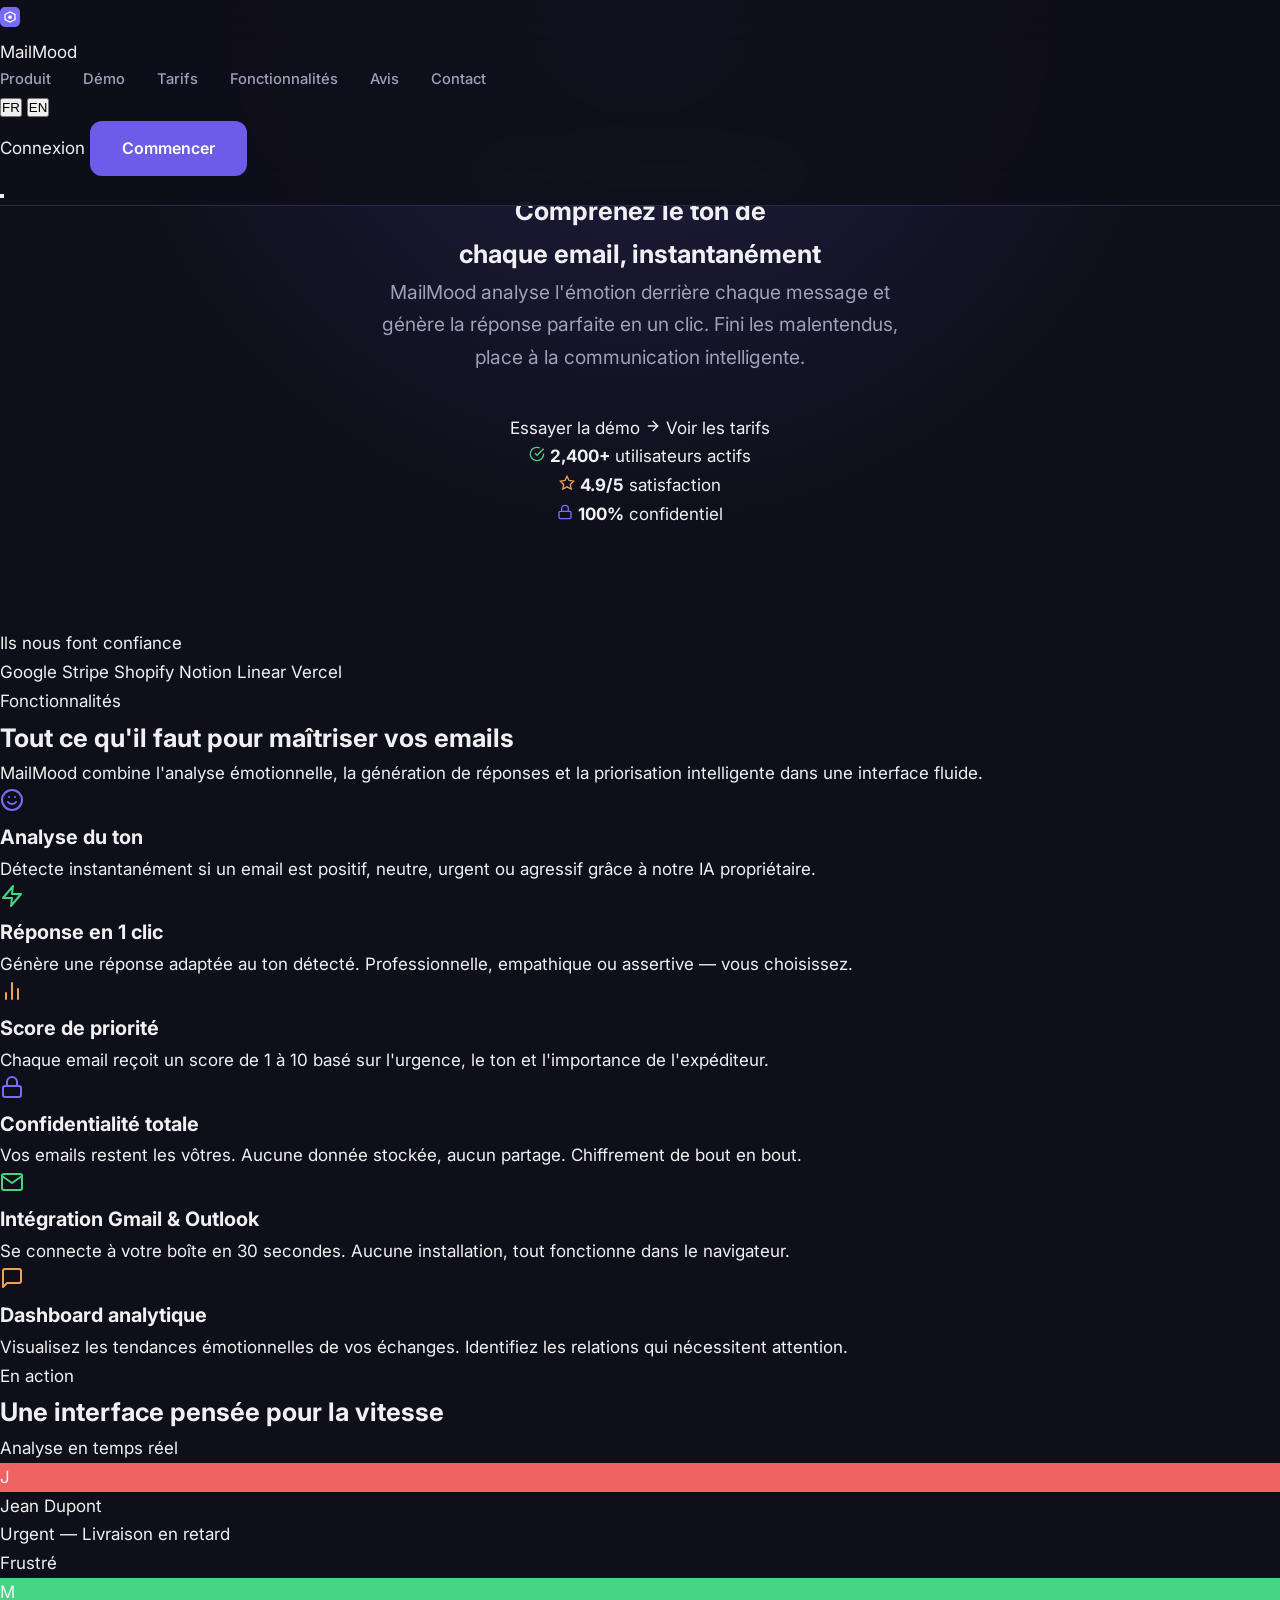
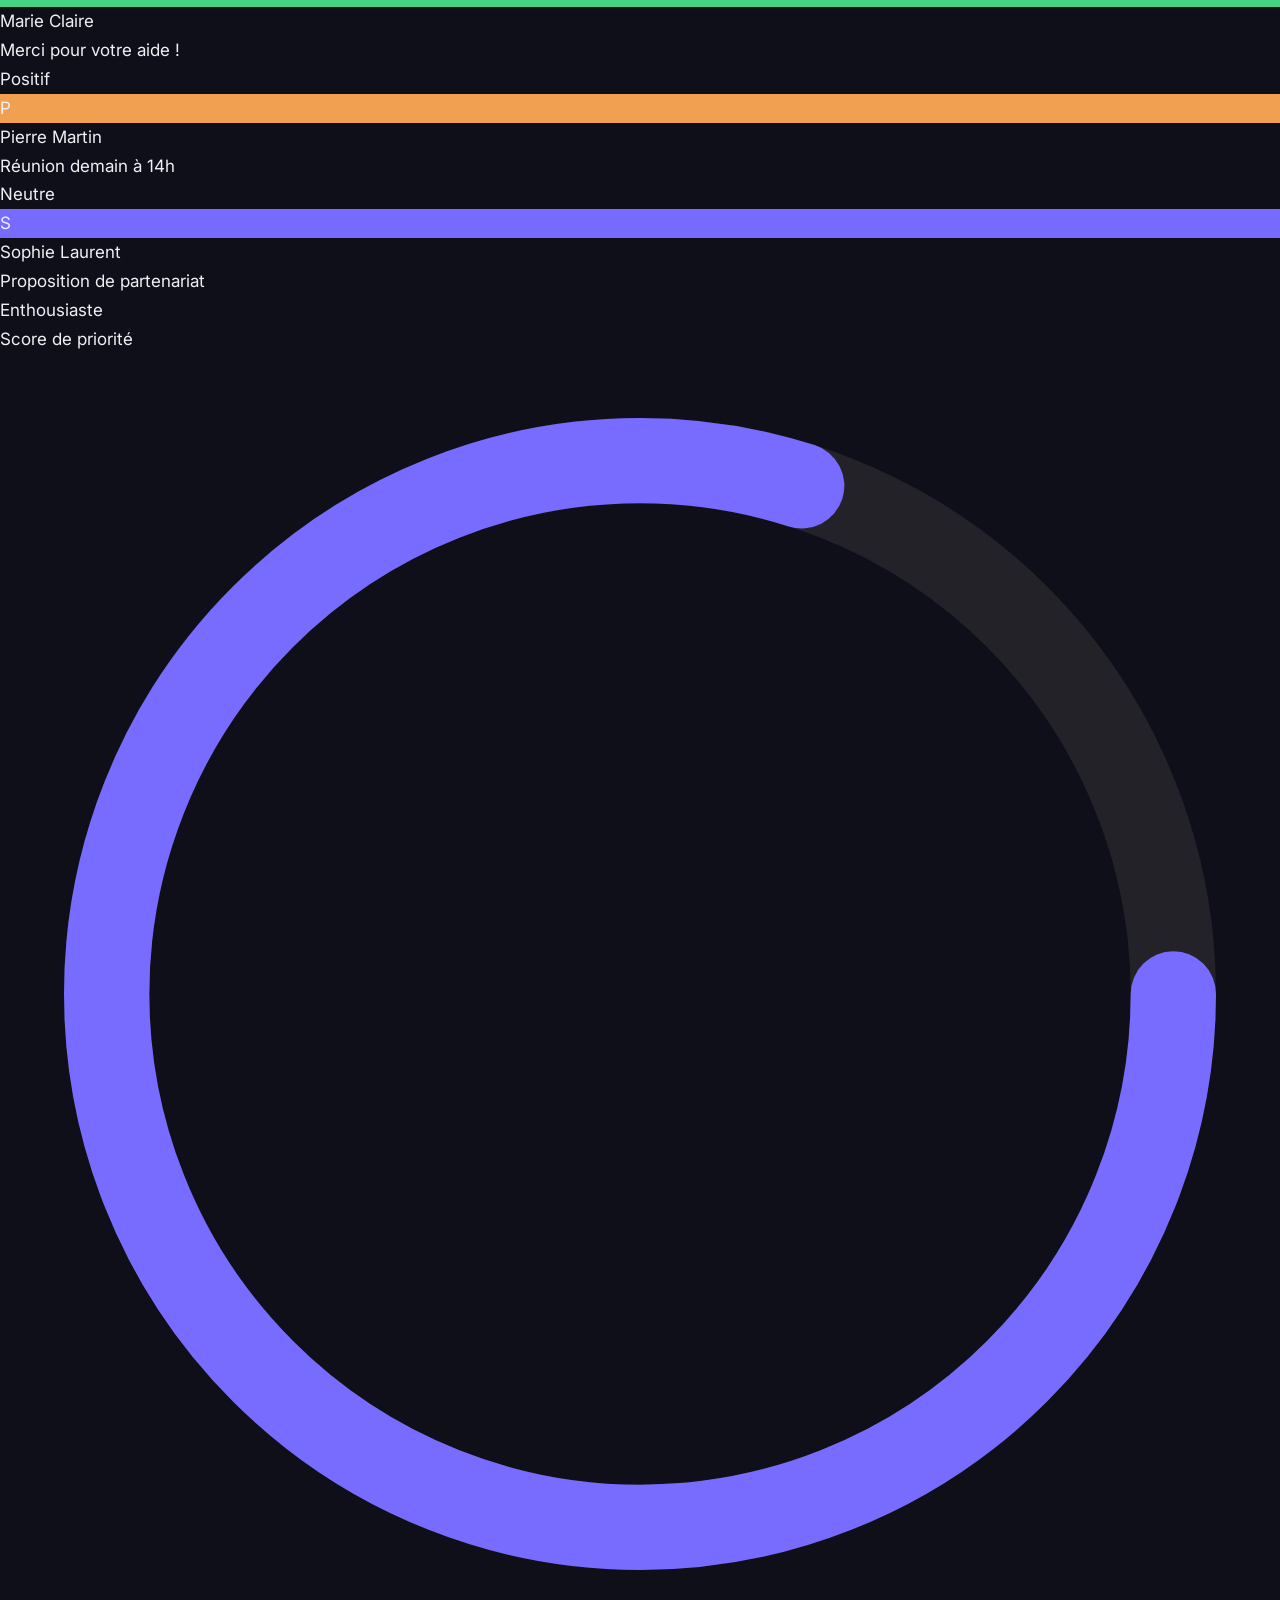
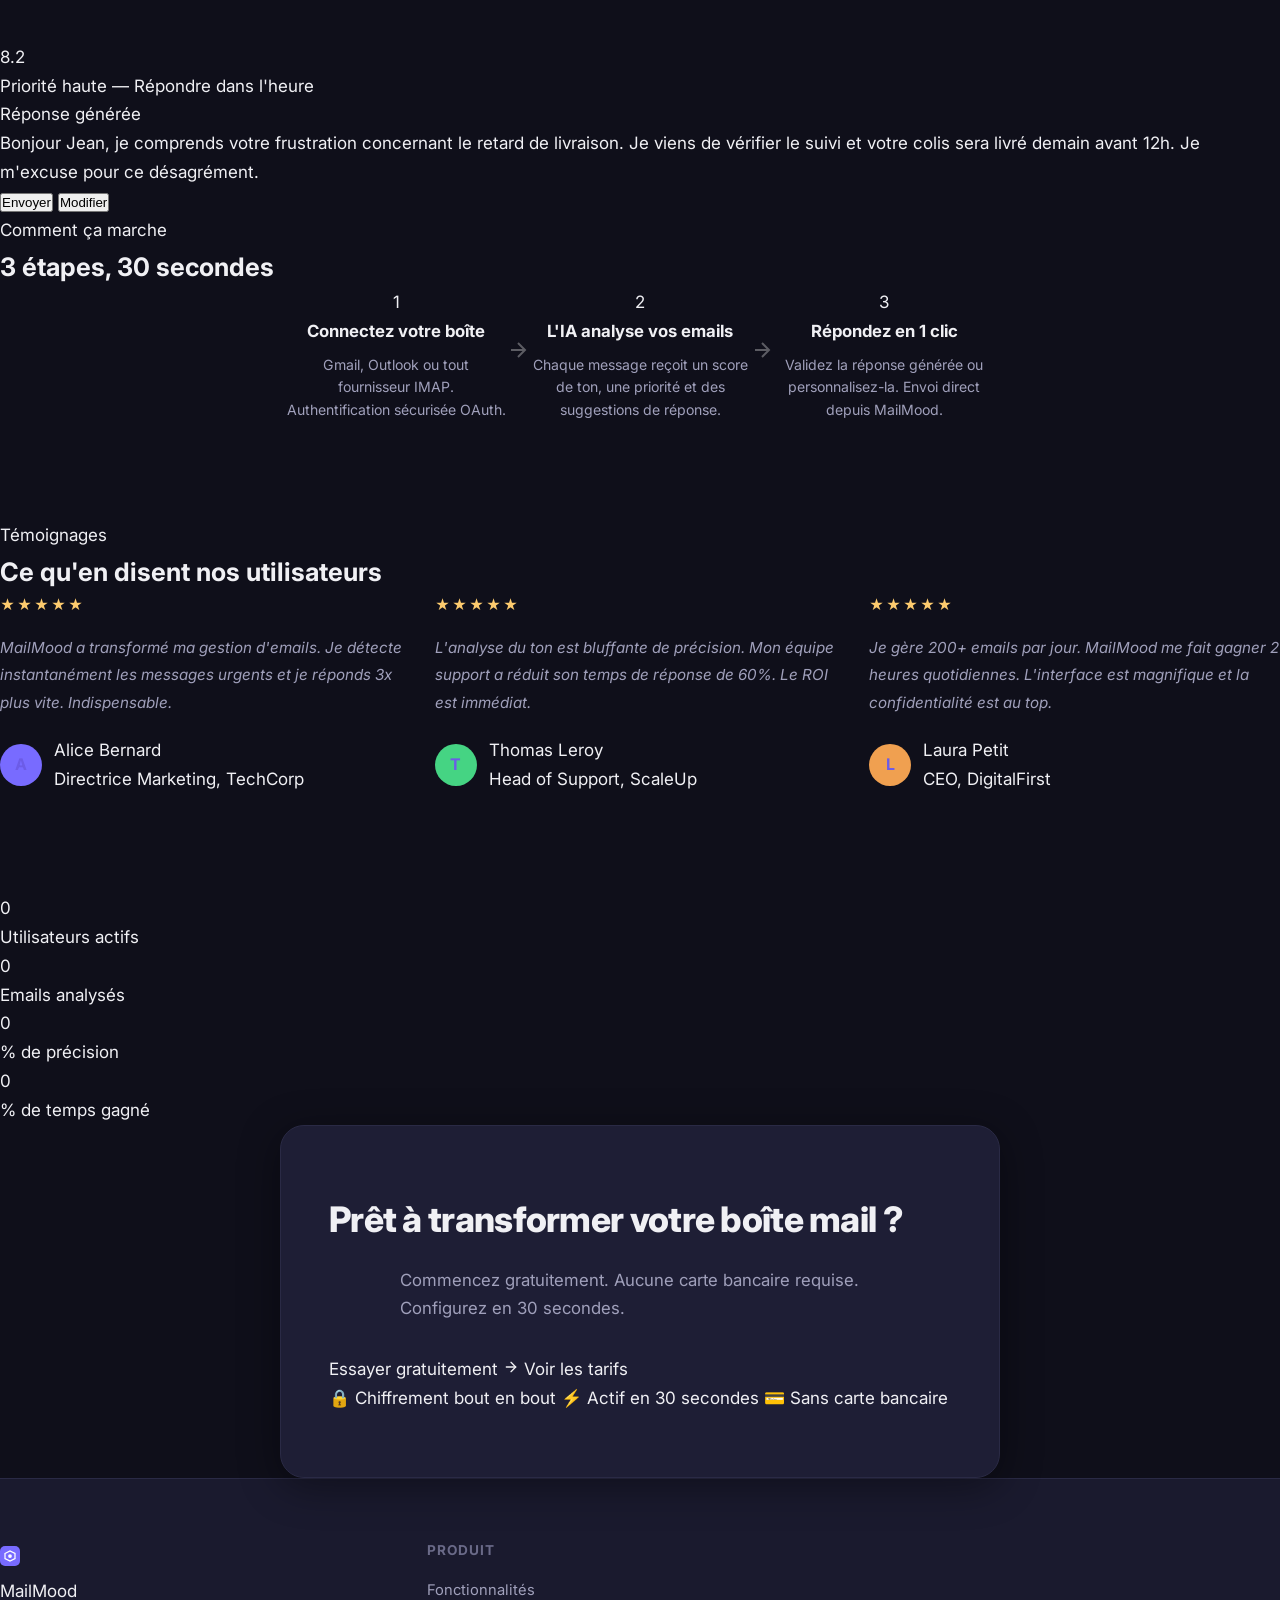
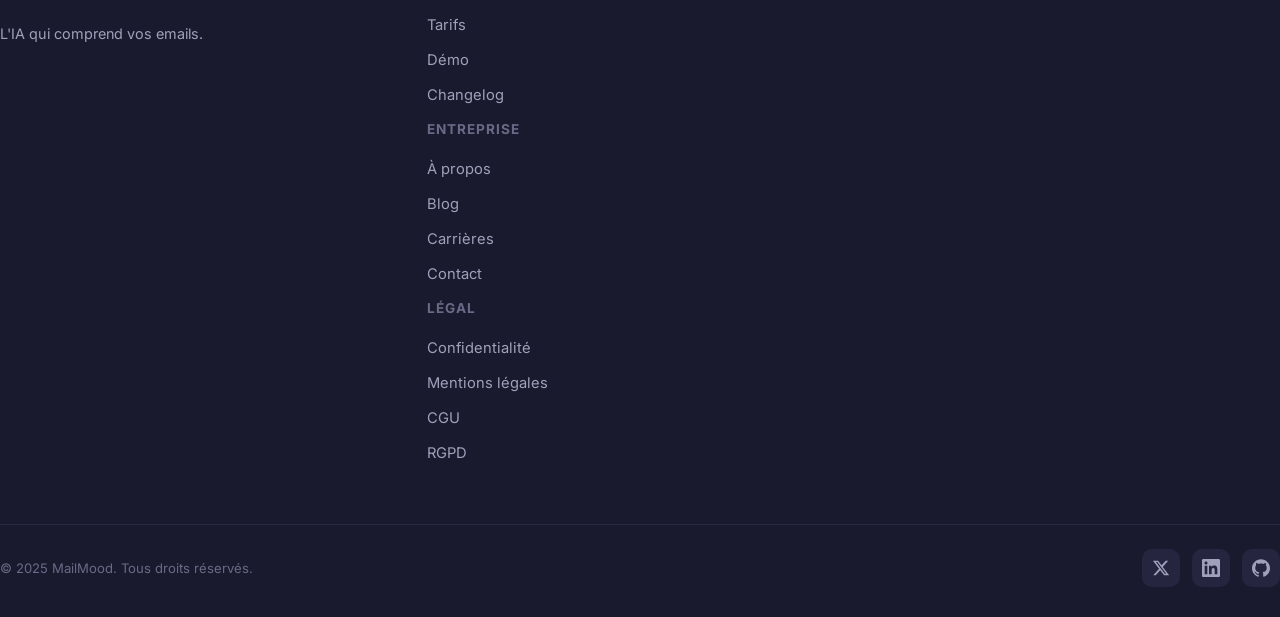
==== commit c75cd1ac: "Update index.html" ====
--- a/index.html
+++ b/index.html
@@ -1,503 +1,456 @@
 <!DOCTYPE html>
-<html lang="fr" data-theme="dark" data-lang="fr">
+<html lang="fr">
 <head>
     <meta charset="UTF-8">
     <meta name="viewport" content="width=device-width, initial-scale=1.0">
-    <title>MailMood — Ta boîte mail. Sans le bruit.</title>
-    <meta name="description" content="MailMood analyse tes emails en local avec l'IA. Tri intelligent, réponses automatiques, zéro bruit.">
-    <meta property="og:title" content="MailMood — Ta boîte mail. Sans le bruit.">
-    <meta property="og:description" content="MailMood analyse tes emails en local avec l'IA.">
-    <meta property="og:type" content="website">
-    <meta name="theme-color" content="#6C5CE7">
-    <link rel="stylesheet" href="style.css">
+    <title>MailMood — L'IA qui comprend vos emails</title>
+    <meta name="description" content="MailMood analyse le ton émotionnel de vos emails et génère des réponses parfaites en un clic.">
     <link rel="preconnect" href="https://fonts.googleapis.com">
     <link rel="preconnect" href="https://fonts.gstatic.com" crossorigin>
-    <link href="https://fonts.googleapis.com/css2?family=Inter:wght@300;400;500;600;700;800&display=swap" rel="stylesheet">
+    <link href="https://fonts.googleapis.com/css2?family=Inter:wght@400;500;600;700&display=swap" rel="stylesheet">
+    <link rel="stylesheet" href="style.css">
+    <link rel="icon" type="image/svg+xml" href="data:image/svg+xml,<svg xmlns='http://www.w3.org/2000/svg' viewBox='0 0 100 100'><text y='.9em' font-size='90'>📧</text></svg>">
 </head>
 <body>
 
-<!-- ========== NAVBAR ========== -->
-<nav class="navbar" id="navbar">
-    <div class="nav-container">
-        <a href="#" class="nav-logo">
-            <span class="logo-icon">📧</span>
-            <span class="logo-text">MailMood</span>
-        </a>
-
-        <div class="nav-links" id="navLinks">
-            <a href="#benefits" data-fr="Avantages" data-en="Benefits">Avantages</a>
-            <a href="#demo" data-fr="Démo" data-en="Demo">Démo</a>
-            <a href="#pricing" data-fr="Tarifs" data-en="Pricing">Tarifs</a>
-            <a href="#faq" data-fr="FAQ" data-en="FAQ">FAQ</a>
-        </div>
-
-        <div class="nav-actions">
-            <button class="theme-toggle" id="themeToggle" aria-label="Changer le thème">
-                <div class="toggle-track">
-                    <div class="toggle-thumb">
-                        <svg class="icon-sun" width="14" height="14" viewBox="0 0 24 24" fill="none" stroke="currentColor" stroke-width="2"><circle cx="12" cy="12" r="5"/><line x1="12" y1="1" x2="12" y2="3"/><line x1="12" y1="21" x2="12" y2="23"/><line x1="4.22" y1="4.22" x2="5.64" y2="5.64"/><line x1="18.36" y1="18.36" x2="19.78" y2="19.78"/><line x1="1" y1="12" x2="3" y2="12"/><line x1="21" y1="12" x2="23" y2="12"/><line x1="4.22" y1="19.78" x2="5.64" y2="18.36"/><line x1="18.36" y1="5.64" x2="19.78" y2="4.22"/></svg>
-                        <svg class="icon-moon" width="14" height="14" viewBox="0 0 24 24" fill="none" stroke="currentColor" stroke-width="2"><path d="M21 12.79A9 9 0 1 1 11.21 3 7 7 0 0 0 21 12.79z"/></svg>
-                    </div>
-                </div>
-            </button>
-            <button class="lang-toggle" id="langToggle"><span>EN</span></button>
-            <a href="#pricing" class="nav-cta" data-fr="Installer — Gratuit" data-en="Install — Free">Installer — Gratuit</a>
-        </div>
-
-        <button class="hamburger" id="hamburger" aria-label="Menu">
-            <span></span><span></span><span></span>
+    <!-- ========== NAVBAR ========== -->
+    <nav class="navbar">
+        <div class="nav-left">
+            <a href="index.html" class="logo">
+                <div class="logo-icon">
+                    <svg width="20" height="20" viewBox="0 0 32 32" fill="none">
+                        <rect width="32" height="32" rx="8" fill="#786BFF"/>
+                        <path d="M8 12L16 8L24 12V20L16 24L8 20V12Z" stroke="#fff" stroke-width="2" fill="none"/>
+                        <circle cx="16" cy="16" r="3" fill="#fff"/>
+                    </svg>
+                </div>
+                <span>MailMood</span>
+            </a>
+            <div class="nav-links">
+                <a href="index.html" class="active" data-fr="Produit" data-en="Product">Produit</a>
+                <a href="demo.html" data-fr="Démo" data-en="Demo">Démo</a>
+                <a href="pricing.html" data-fr="Tarifs" data-en="Pricing">Tarifs</a>
+                <a href="#features" data-fr="Fonctionnalités" data-en="Features">Fonctionnalités</a>
+                <a href="#testimonials" data-fr="Avis" data-en="Reviews">Avis</a>
+                <a href="#contact" data-fr="Contact" data-en="Contact">Contact</a>
+            </div>
+        </div>
+        <div class="nav-right">
+            <div class="nav-lang">
+                <button class="lang-btn active" data-lang="fr">FR</button>
+                <button class="lang-btn" data-lang="en">EN</button>
+            </div>
+            <a href="#" class="btn-nav" data-fr="Connexion" data-en="Log in">Connexion</a>
+            <a href="pricing.html" class="btn-primary" data-fr="Commencer" data-en="Get started">Commencer</a>
+        </div>
+        <button class="mobile-menu-btn" aria-label="Menu">
+            <span></span>
+            <span></span>
+            <span></span>
         </button>
+    </nav>
+
+    <!-- ========== MOBILE NAV ========== -->
+    <div class="mobile-nav">
+        <a href="index.html" data-fr="Produit" data-en="Product">Produit</a>
+        <a href="demo.html" data-fr="Démo" data-en="Demo">Démo</a>
+        <a href="pricing.html" data-fr="Tarifs" data-en="Pricing">Tarifs</a>
+        <a href="#features" data-fr="Fonctionnalités" data-en="Features">Fonctionnalités</a>
+        <a href="#testimonials" data-fr="Avis" data-en="Reviews">Avis</a>
+        <a href="#contact" data-fr="Contact" data-en="Contact">Contact</a>
+        <div class="mobile-lang">
+            <button class="lang-btn active" data-lang="fr">FR</button>
+            <button class="lang-btn" data-lang="en">EN</button>
+        </div>
+        <a href="pricing.html" class="btn-primary mobile-cta" data-fr="Commencer" data-en="Get started">Commencer</a>
     </div>
-</nav>
-
-<!-- ========== MOBILE NAV ========== -->
-<div class="mobile-nav" id="mobileNav">
-    <a href="#benefits" data-fr="Avantages" data-en="Benefits">Avantages</a>
-    <a href="#demo" data-fr="Démo" data-en="Demo">Démo</a>
-    <a href="#pricing" data-fr="Tarifs" data-en="Pricing">Tarifs</a>
-    <a href="#faq" data-fr="FAQ" data-en="FAQ">FAQ</a>
-    <hr>
-    <button id="themeToggleM">☀️ Light</button>
-    <button id="langToggleM">🇬🇧 EN</button>
-    <a href="#pricing" class="btn btn-primary" data-fr="Installer — Gratuit" data-en="Install — Free">Installer — Gratuit</a>
-</div>
-
-<!-- ========== HERO ========== -->
-<section class="hero">
-    <div class="container">
-        <div class="hero-badge reveal">
-            <span class="badge-dot"></span>
-            <span data-fr="Nouveau : Réponses IA contextuelles" data-en="New: Contextual AI replies">Nouveau : Réponses IA contextuelles</span>
-        </div>
-        <h1 class="hero-title reveal" data-fr="Ta boîte mail.<br><span class='gradient-text'>Sans le bruit.</span>" data-en="Your inbox.<br><span class='gradient-text'>Without the noise.</span>">Ta boîte mail.<br><span class="gradient-text">Sans le bruit.</span></h1>
-        <p class="hero-sub reveal" data-fr="MailMood analyse tes emails en local avec l'IA. Priorités, résumés, réponses en un clic. <strong>100% privé.</strong>" data-en="MailMood analyzes your emails locally with AI. Priorities, summaries, one-click replies. <strong>100% private.</strong>">MailMood analyse tes emails en local avec l'IA. Priorités, résumés, réponses en un clic. <strong>100% privé.</strong></p>
-        <div class="hero-ctas reveal">
-            <a href="#pricing" class="btn btn-primary btn-lg" data-fr="Installer gratuitement" data-en="Install for free">Installer gratuitement</a>
-            <a href="#demo" class="btn btn-ghost btn-lg" data-fr="Voir la démo ↓" data-en="See the demo ↓">Voir la démo ↓</a>
-        </div>
-        <div class="hero-proof reveal">
-            <div class="avatars">
-                <span style="background:#6C5CE7">M</span>
-                <span style="background:#00B894">S</span>
-                <span style="background:#E17055">A</span>
-                <span style="background:#0984E3">L</span>
-                <span style="background:#FDCB6E;color:#2d3436">K</span>
-            </div>
-            <p data-fr="Rejoint par <strong>2,400+</strong> utilisateurs cette semaine" data-en="Joined by <strong>2,400+</strong> users this week">Rejoint par <strong>2,400+</strong> utilisateurs cette semaine</p>
-        </div>
-    </div>
-    <div class="hero-glow"></div>
-</section>
-
-<!-- ========== SOCIAL PROOF ========== -->
-<section class="proof-bar">
-    <div class="container">
-        <p class="proof-label" data-fr="Ils nous font confiance" data-en="Trusted by">Ils nous font confiance</p>
-        <div class="marquee">
-            <div class="marquee-track">
-                <span>Google</span><span>Stripe</span><span>Notion</span><span>Vercel</span><span>Linear</span><span>Figma</span><span>Slack</span>
-                <span>Google</span><span>Stripe</span><span>Notion</span><span>Vercel</span><span>Linear</span><span>Figma</span><span>Slack</span>
-            </div>
-        </div>
-    </div>
-</section>
-
-<!-- ========== BÉNÉFICES ========== -->
-<section class="benefits" id="benefits">
-    <div class="container">
-        <div class="section-head">
-            <span class="tag" data-fr="Pourquoi MailMood" data-en="Why MailMood">Pourquoi MailMood</span>
-            <h2 data-fr="Moins de bruit. Plus de focus." data-en="Less noise. More focus.">Moins de bruit. Plus de focus.</h2>
-        </div>
-        <div class="benefits-grid">
-            <div class="card reveal">
-                <div class="card-icon">🎯</div>
-                <h3 data-fr="Tri intelligent automatique" data-en="Smart automatic sorting">Tri intelligent automatique</h3>
-                <p data-fr="MailMood classe tes emails par priorité en analysant le contexte, l'expéditeur et le contenu. Fini le scroll infini." data-en="MailMood sorts your emails by priority analyzing context, sender and content. No more infinite scrolling.">MailMood classe tes emails par priorité en analysant le contexte, l'expéditeur et le contenu. Fini le scroll infini.</p>
-            </div>
-            <div class="card reveal">
-                <div class="card-icon">⚡</div>
-                <h3 data-fr="Réponses IA en 1 clic" data-en="AI replies in 1 click">Réponses IA en 1 clic</h3>
-                <p data-fr="MailMood génère des réponses contextuelles adaptées au ton de chaque conversation. Tu valides, tu envoies." data-en="MailMood generates contextual replies matching each conversation's tone. Validate, send, done.">MailMood génère des réponses contextuelles adaptées au ton de chaque conversation. Tu valides, tu envoies.</p>
-            </div>
-            <div class="card reveal">
-                <div class="card-icon">🔒</div>
-                <h3 data-fr="100% privé, 100% local" data-en="100% private, 100% local">100% privé, 100% local</h3>
-                <p data-fr="Aucun email ne quitte ton navigateur. L'analyse se fait en local. Tes données restent les tiennes." data-en="No email leaves your browser. Analysis is local. Your data stays yours.">Aucun email ne quitte ton navigateur. L'analyse se fait en local. Tes données restent les tiennes.</p>
-            </div>
-        </div>
-    </div>
-</section>
-
-<!-- ========== DÉMO INTERACTIVE ========== -->
-<section class="demo" id="demo">
-    <div class="container">
-        <div class="section-head">
-            <span class="tag" data-fr="⚡ Démo interactive" data-en="⚡ Interactive demo">⚡ Démo interactive</span>
-            <h2 data-fr="Essaie MailMood maintenant" data-en="Try MailMood now">Essaie MailMood maintenant</h2>
-            <p class="section-sub" data-fr="Clique sur un email pour voir la magie opérer." data-en="Click an email to see the magic happen.">Clique sur un email pour voir la magie opérer.</p>
-        </div>
-
-        <div class="demo-window reveal">
-            <div class="demo-bar">
-                <div class="demo-dots"><i></i><i></i><i></i></div>
-                <span data-fr="Gmail — Boîte de réception (6)" data-en="Gmail — Inbox (6)">Gmail — Boîte de réception (6)</span>
-                <span class="demo-badge">📧 MailMood ON</span>
-            </div>
-
-            <div class="demo-split">
-                <!-- INBOX LIST -->
-                <div class="demo-inbox" id="demoInbox">
-                    <div class="demo-email active" data-id="1">
-                        <span class="prio urgent">🔴 <em data-fr="Urgent" data-en="Urgent">Urgent</em></span>
-                        <div class="em-content">
-                            <strong data-fr="Marie Dupont — Directrice" data-en="Marie Dupont — Director">Marie Dupont — Directrice</strong>
-                            <span data-fr="Réunion budget déplacée à 14h" data-en="Budget meeting moved to 2pm">Réunion budget déplacée à 14h</span>
+
+    <!-- ========== HERO ========== -->
+    <section class="hero">
+        <div class="hero-bg-glow"></div>
+        <div class="hero-inner">
+            <div class="hero-badge reveal">
+                <span class="hero-badge-dot pulse"></span>
+                <span data-fr="Nouveau — Réponses automatiques IA" data-en="New — AI Auto-Replies">Nouveau — Réponses automatiques IA</span>
+            </div>
+            <h1 class="reveal">
+                <span data-fr="Comprenez le ton de" data-en="Understand the tone of">Comprenez le ton de</span><br>
+                <span class="gradient" data-fr="chaque email, instantanément" data-en="every email, instantly">chaque email, instantanément</span>
+            </h1>
+            <p class="hero-sub reveal" data-fr="MailMood analyse l'émotion derrière chaque message et génère la réponse parfaite en un clic. Fini les malentendus, place à la communication intelligente." data-en="MailMood analyzes the emotion behind every message and generates the perfect reply in one click. No more misunderstandings, welcome to smart communication.">
+                MailMood analyse l'émotion derrière chaque message et génère la réponse parfaite en un clic. Fini les malentendus, place à la communication intelligente.
+            </p>
+            <div class="hero-ctas reveal">
+                <a href="demo.html" class="btn-hero-primary">
+                    <span data-fr="Essayer la démo" data-en="Try the demo">Essayer la démo</span>
+                    <svg width="16" height="16" viewBox="0 0 24 24" fill="none" stroke="currentColor" stroke-width="2" stroke-linecap="round" stroke-linejoin="round"><line x1="5" y1="12" x2="19" y2="12"/><polyline points="12 5 19 12 12 19"/></svg>
+                </a>
+                <a href="pricing.html" class="btn-hero-secondary">
+                    <span data-fr="Voir les tarifs" data-en="View pricing">Voir les tarifs</span>
+                </a>
+            </div>
+            <div class="hero-social reveal">
+                <div class="hero-social-item">
+                    <svg width="16" height="16" viewBox="0 0 24 24" fill="none" stroke="#45D483" stroke-width="2"><path d="M22 11.08V12a10 10 0 1 1-5.93-9.14"/><polyline points="22 4 12 14.01 9 11.01"/></svg>
+                    <span data-fr="<strong>2,400+</strong> utilisateurs actifs" data-en="<strong>2,400+</strong> active users"><strong>2,400+</strong> utilisateurs actifs</span>
+                </div>
+                <div class="hero-social-item">
+                    <svg width="16" height="16" viewBox="0 0 24 24" fill="none" stroke="#F0A050" stroke-width="2"><polygon points="12 2 15.09 8.26 22 9.27 17 14.14 18.18 21.02 12 17.77 5.82 21.02 7 14.14 2 9.27 8.91 8.26 12 2"/></svg>
+                    <span data-fr="<strong>4.9/5</strong> satisfaction" data-en="<strong>4.9/5</strong> satisfaction"><strong>4.9/5</strong> satisfaction</span>
+                </div>
+                <div class="hero-social-item">
+                    <svg width="16" height="16" viewBox="0 0 24 24" fill="none" stroke="#786BFF" stroke-width="2"><rect x="3" y="11" width="18" height="11" rx="2" ry="2"/><path d="M7 11V7a5 5 0 0 1 10 0v4"/></svg>
+                    <span data-fr="<strong>100%</strong> confidentiel" data-en="<strong>100%</strong> confidential"><strong>100%</strong> confidentiel</span>
+                </div>
+            </div>
+        </div>
+    </section>
+
+    <!-- ========== SOCIAL PROOF BAR ========== -->
+    <section class="social-bar reveal">
+        <p data-fr="Ils nous font confiance" data-en="Trusted by leading teams">Ils nous font confiance</p>
+        <div class="social-logos">
+            <span>Google</span>
+            <span>Stripe</span>
+            <span>Shopify</span>
+            <span>Notion</span>
+            <span>Linear</span>
+            <span>Vercel</span>
+        </div>
+    </section>
+
+    <!-- ========== FEATURES ========== -->
+    <section class="features" id="features">
+        <div class="section-header reveal">
+            <p class="section-label" data-fr="Fonctionnalités" data-en="Features">Fonctionnalités</p>
+            <h2 class="section-title" data-fr="Tout ce qu'il faut pour maîtriser vos emails" data-en="Everything you need to master your emails">Tout ce qu'il faut pour maîtriser vos emails</h2>
+            <p class="section-desc" data-fr="MailMood combine l'analyse émotionnelle, la génération de réponses et la priorisation intelligente dans une interface fluide." data-en="MailMood combines emotional analysis, reply generation, and smart prioritization in a seamless interface.">
+                MailMood combine l'analyse émotionnelle, la génération de réponses et la priorisation intelligente dans une interface fluide.
+            </p>
+        </div>
+        <div class="features-grid">
+            <div class="feature-card reveal">
+                <div class="feature-icon purple">
+                    <svg width="24" height="24" viewBox="0 0 24 24" fill="none" stroke="#786BFF" stroke-width="2" stroke-linecap="round" stroke-linejoin="round"><circle cx="12" cy="12" r="10"/><path d="M8 14s1.5 2 4 2 4-2 4-2"/><line x1="9" y1="9" x2="9.01" y2="9"/><line x1="15" y1="9" x2="15.01" y2="9"/></svg>
+                </div>
+                <h3 data-fr="Analyse du ton" data-en="Tone Analysis">Analyse du ton</h3>
+                <p data-fr="Détecte instantanément si un email est positif, neutre, urgent ou agressif grâce à notre IA propriétaire." data-en="Instantly detects if an email is positive, neutral, urgent, or aggressive using our proprietary AI.">
+                    Détecte instantanément si un email est positif, neutre, urgent ou agressif grâce à notre IA propriétaire.
+                </p>
+            </div>
+            <div class="feature-card reveal">
+                <div class="feature-icon green">
+                    <svg width="24" height="24" viewBox="0 0 24 24" fill="none" stroke="#45D483" stroke-width="2" stroke-linecap="round" stroke-linejoin="round"><polygon points="13 2 3 14 12 14 11 22 21 10 12 10"/></svg>
+                </div>
+                <h3 data-fr="Réponse en 1 clic" data-en="One-Click Reply">Réponse en 1 clic</h3>
+                <p data-fr="Génère une réponse adaptée au ton détecté. Professionnelle, empathique ou assertive — vous choisissez." data-en="Generates a reply adapted to the detected tone. Professional, empathetic, or assertive — you choose.">
+                    Génère une réponse adaptée au ton détecté. Professionnelle, empathique ou assertive — vous choisissez.
+                </p>
+            </div>
+            <div class="feature-card reveal">
+                <div class="feature-icon orange">
+                    <svg width="24" height="24" viewBox="0 0 24 24" fill="none" stroke="#F0A050" stroke-width="2" stroke-linecap="round" stroke-linejoin="round"><line x1="18" y1="20" x2="18" y2="10"/><line x1="12" y1="20" x2="12" y2="4"/><line x1="6" y1="20" x2="6" y2="14"/></svg>
+                </div>
+                <h3 data-fr="Score de priorité" data-en="Priority Score">Score de priorité</h3>
+                <p data-fr="Chaque email reçoit un score de 1 à 10 basé sur l'urgence, le ton et l'importance de l'expéditeur." data-en="Each email receives a score from 1 to 10 based on urgency, tone, and sender importance.">
+                    Chaque email reçoit un score de 1 à 10 basé sur l'urgence, le ton et l'importance de l'expéditeur.
+                </p>
+            </div>
+            <div class="feature-card reveal">
+                <div class="feature-icon purple">
+                    <svg width="24" height="24" viewBox="0 0 24 24" fill="none" stroke="#786BFF" stroke-width="2" stroke-linecap="round" stroke-linejoin="round"><rect x="3" y="11" width="18" height="11" rx="2" ry="2"/><path d="M7 11V7a5 5 0 0 1 10 0v4"/></svg>
+                </div>
+                <h3 data-fr="Confidentialité totale" data-en="Total Privacy">Confidentialité totale</h3>
+                <p data-fr="Vos emails restent les vôtres. Aucune donnée stockée, aucun partage. Chiffrement de bout en bout." data-en="Your emails remain yours. No data stored, no sharing. End-to-end encryption.">
+                    Vos emails restent les vôtres. Aucune donnée stockée, aucun partage. Chiffrement de bout en bout.
+                </p>
+            </div>
+            <div class="feature-card reveal">
+                <div class="feature-icon green">
+                    <svg width="24" height="24" viewBox="0 0 24 24" fill="none" stroke="#45D483" stroke-width="2" stroke-linecap="round" stroke-linejoin="round"><path d="M4 4h16c1.1 0 2 .9 2 2v12c0 1.1-.9 2-2 2H4c-1.1 0-2-.9-2-2V6c0-1.1.9-2 2-2z"/><polyline points="22,6 12,13 2,6"/></svg>
+                </div>
+                <h3 data-fr="Intégration Gmail & Outlook" data-en="Gmail & Outlook Integration">Intégration Gmail & Outlook</h3>
+                <p data-fr="Se connecte à votre boîte en 30 secondes. Aucune installation, tout fonctionne dans le navigateur." data-en="Connects to your inbox in 30 seconds. No installation, everything works in the browser.">
+                    Se connecte à votre boîte en 30 secondes. Aucune installation, tout fonctionne dans le navigateur.
+                </p>
+            </div>
+            <div class="feature-card reveal">
+                <div class="feature-icon orange">
+                    <svg width="24" height="24" viewBox="0 0 24 24" fill="none" stroke="#F0A050" stroke-width="2" stroke-linecap="round" stroke-linejoin="round"><path d="M21 15a2 2 0 0 1-2 2H7l-4 4V5a2 2 0 0 1 2-2h14a2 2 0 0 1 2 2z"/></svg>
+                </div>
+                <h3 data-fr="Dashboard analytique" data-en="Analytics Dashboard">Dashboard analytique</h3>
+                <p data-fr="Visualisez les tendances émotionnelles de vos échanges. Identifiez les relations qui nécessitent attention." data-en="Visualize emotional trends in your exchanges. Identify relationships that need attention.">
+                    Visualisez les tendances émotionnelles de vos échanges. Identifiez les relations qui nécessitent attention.
+                </p>
+            </div>
+        </div>
+    </section>
+
+    <!-- ========== SHOWCASE / BENTO ========== -->
+    <section class="showcase">
+        <div class="section-header reveal">
+            <p class="section-label" data-fr="En action" data-en="In action">En action</p>
+            <h2 class="section-title" data-fr="Une interface pensée pour la vitesse" data-en="An interface designed for speed">Une interface pensée pour la vitesse</h2>
+        </div>
+        <div class="bento-grid reveal">
+            <div class="bento-card bento-large">
+                <div class="bento-label" data-fr="Analyse en temps réel" data-en="Real-time analysis">Analyse en temps réel</div>
+                <div class="bento-demo-inbox">
+                    <div class="bento-email-item">
+                        <div class="bento-email-avatar" style="background:#EF6363;">J</div>
+                        <div class="bento-email-content">
+                            <div class="bento-email-sender">Jean Dupont</div>
+                            <div class="bento-email-subject" data-fr="Urgent — Livraison en retard" data-en="Urgent — Delayed delivery">Urgent — Livraison en retard</div>
                         </div>
-                        <time>09:14</time>
-                    </div>
-                    <div class="demo-email" data-id="2">
-                        <span class="prio urgent">🔴 <em data-fr="Urgent" data-en="Urgent">Urgent</em></span>
-                        <div class="em-content">
-                            <strong>Client — Acme Corp</strong>
-                            <span data-fr="URGENT : Bug critique en production" data-en="URGENT: Critical production bug">URGENT : Bug critique en production</span>
+                        <div class="bento-email-tone tone-red" data-fr="Frustré" data-en="Frustrated">Frustré</div>
+                    </div>
+                    <div class="bento-email-item">
+                        <div class="bento-email-avatar" style="background:#45D483;">M</div>
+                        <div class="bento-email-content">
+                            <div class="bento-email-sender">Marie Claire</div>
+                            <div class="bento-email-subject" data-fr="Merci pour votre aide !" data-en="Thanks for your help!">Merci pour votre aide !</div>
                         </div>
-                        <time>09:02</time>
-                    </div>
-                    <div class="demo-email" data-id="3">
-                        <span class="prio medium">🟡 <em data-fr="Moyen" data-en="Medium">Moyen</em></span>
-                        <div class="em-content">
-                            <strong data-fr="Thomas — Collègue" data-en="Thomas — Colleague">Thomas — Collègue</strong>
-                            <span data-fr="Update projet Alpha — review demandée" data-en="Project Alpha update — review requested">Update projet Alpha — review demandée</span>
+                        <div class="bento-email-tone tone-green" data-fr="Positif" data-en="Positive">Positif</div>
+                    </div>
+                    <div class="bento-email-item">
+                        <div class="bento-email-avatar" style="background:#F0A050;">P</div>
+                        <div class="bento-email-content">
+                            <div class="bento-email-sender">Pierre Martin</div>
+                            <div class="bento-email-subject" data-fr="Réunion demain à 14h" data-en="Meeting tomorrow at 2pm">Réunion demain à 14h</div>
                         </div>
-                        <time>08:47</time>
-                    </div>
-                    <div class="demo-email" data-id="4">
-                        <span class="prio medium">🟡 <em data-fr="Moyen" data-en="Medium">Moyen</em></span>
-                        <div class="em-content">
-                            <strong data-fr="RH — Julie Martin" data-en="HR — Julie Martin">RH — Julie Martin</strong>
-                            <span data-fr="Formulaire télétravail à compléter" data-en="Remote work form to complete">Formulaire télétravail à compléter</span>
+                        <div class="bento-email-tone tone-neutral" data-fr="Neutre" data-en="Neutral">Neutre</div>
+                    </div>
+                    <div class="bento-email-item">
+                        <div class="bento-email-avatar" style="background:#786BFF;">S</div>
+                        <div class="bento-email-content">
+                            <div class="bento-email-sender">Sophie Laurent</div>
+                            <div class="bento-email-subject" data-fr="Proposition de partenariat" data-en="Partnership proposal">Proposition de partenariat</div>
                         </div>
-                        <time>08:15</time>
-                    </div>
-                    <div class="demo-email" data-id="5">
-                        <span class="prio low">🟢 <em data-fr="Faible" data-en="Low">Faible</em></span>
-                        <div class="em-content">
-                            <strong>LinkedIn</strong>
-                            <span data-fr="3 personnes ont consulté votre profil" data-en="3 people viewed your profile">3 personnes ont consulté votre profil</span>
-                        </div>
-                        <time>07:30</time>
-                    </div>
-                    <div class="demo-email" data-id="6">
-                        <span class="prio low">🟢 <em data-fr="Faible" data-en="Low">Faible</em></span>
-                        <div class="em-content">
-                            <strong data-fr="Newsletter — Design Weekly" data-en="Newsletter — Design Weekly">Newsletter — Design Weekly</strong>
-                            <span data-fr="Les 10 tendances UI de 2025" data-en="Top 10 UI trends of 2025">Les 10 tendances UI de 2025</span>
-                        </div>
-                        <time>07:00</time>
-                    </div>
-                </div>
-                <!-- DETAIL PANEL -->
-                <div class="demo-detail" id="demoDetail">
-
-                    <!-- Empty state -->
-                    <div class="detail-empty" id="detailEmpty">
-                        <span>📬</span>
-                        <p data-fr="Sélectionne un email pour voir l'analyse" data-en="Select an email to see the analysis">Sélectionne un email pour voir l'analyse</p>
-                    </div>
-
-                    <!-- Mail 1 -->
-                    <div class="detail-view" data-view="1">
-                        <div class="dv-head">
-                            <div class="dv-avatar" style="background:#6C5CE7">MD</div>
-                            <div><strong>Marie Dupont</strong><span data-fr="Directrice — 09:14" data-en="Director — 09:14">Directrice — 09:14</span></div>
-                        </div>
-                        <h4 data-fr="Réunion budget déplacée à 14h" data-en="Budget meeting moved to 2pm">Réunion budget déplacée à 14h</h4>
-                        <div class="dv-body" data-fr="Bonjour,<br><br>La réunion budget initialement prévue à 10h est décalée à 14h. Merci de confirmer votre disponibilité.<br><br>Cordialement,<br>Marie Dupont" data-en="Hello,<br><br>The budget meeting originally scheduled at 10am has been moved to 2pm. Please confirm your availability.<br><br>Best regards,<br>Marie Dupont">Bonjour,<br><br>La réunion budget initialement prévue à 10h est décalée à 14h. Merci de confirmer votre disponibilité.<br><br>Cordialement,<br>Marie Dupont</div>
-                        <div class="mm-box">
-                            <div class="mm-head"><span>📧 MailMood</span><span class="mm-tag urgent">Urgent</span></div>
-                            <div class="mm-info" data-fr="📅 Changement d'horaire détecté<br>👤 Expéditrice : Direction<br>⏱️ Réponse recommandée sous 30 min" data-en="📅 Schedule change detected<br>👤 Sender: Management<br>⏱️ Reply recommended within 30 min">📅 Changement d'horaire détecté<br>👤 Expéditrice : Direction<br>⏱️ Réponse recommandée sous 30 min</div>
-                            <button class="mm-btn" data-id="1" data-fr="⚡ Répondre avec MailMood" data-en="⚡ Reply with MailMood">⚡ Répondre avec MailMood</button>
-                            <div class="mm-reply" data-reply="1"></div>
-                        </div>
-                    </div>
-
-                    <!-- Mail 2 -->
-                    <div class="detail-view" data-view="2">
-                        <div class="dv-head">
-                            <div class="dv-avatar" style="background:#E17055">AC</div>
-                            <div><strong>Acme Corp</strong><span data-fr="Client — 09:02" data-en="Client — 09:02">Client — 09:02</span></div>
-                        </div>
-                        <h4 data-fr="URGENT : Bug critique en production" data-en="URGENT: Critical production bug">URGENT : Bug critique en production</h4>
-                        <div class="dv-body" data-fr="Bonjour,<br><br>Notre site est down depuis 8h45. Les utilisateurs ne peuvent plus accéder au dashboard. Merci d'intervenir au plus vite.<br><br>Support Acme Corp" data-en="Hello,<br><br>Our site has been down since 8:45am. Users can't access the dashboard. Please intervene ASAP.<br><br>Acme Corp Support">Bonjour,<br><br>Notre site est down depuis 8h45. Les utilisateurs ne peuvent plus accéder au dashboard. Merci d'intervenir au plus vite.<br><br>Support Acme Corp</div>
-                        <div class="mm-box">
-                            <div class="mm-head"><span>📧 MailMood</span><span class="mm-tag urgent">Urgent</span></div>
-                            <div class="mm-info" data-fr="🚨 Mot-clé URGENT détecté<br>💼 Client premium<br>⚡ Temps de réponse critique" data-en="🚨 URGENT keyword detected<br>💼 Premium client<br>⚡ Critical response time">🚨 Mot-clé URGENT détecté<br>💼 Client premium<br>⚡ Temps de réponse critique</div>
-                            <button class="mm-btn" data-id="2" data-fr="⚡ Répondre avec MailMood" data-en="⚡ Reply with MailMood">⚡ Répondre avec MailMood</button>
-                            <div class="mm-reply" data-reply="2"></div>
-                        </div>
-                    </div>
-
-                    <!-- Mail 3 -->
-                    <div class="detail-view" data-view="3">
-                        <div class="dv-head">
-                            <div class="dv-avatar" style="background:#00B894">TH</div>
-                            <div><strong>Thomas</strong><span data-fr="Collègue — 08:47" data-en="Colleague — 08:47">Collègue — 08:47</span></div>
-                        </div>
-                        <h4 data-fr="Update projet Alpha — review demandée" data-en="Project Alpha update — review requested">Update projet Alpha — review demandée</h4>
-                        <div class="dv-body" data-fr="Salut,<br><br>J'ai pushé les dernières modifs sur la branche dev. Tu peux review quand tu as un moment ? Rien d'urgent mais ce serait bien avant vendredi.<br><br>Merci !<br>Thomas" data-en="Hey,<br><br>I pushed the latest changes on the dev branch. Can you review when you have a moment? Nothing urgent but ideally before Friday.<br><br>Thanks!<br>Thomas">Salut,<br><br>J'ai pushé les dernières modifs sur la branche dev. Tu peux review quand tu as un moment ? Rien d'urgent mais ce serait bien avant vendredi.<br><br>Merci !<br>Thomas</div>
-                        <div class="mm-box">
-                            <div class="mm-head"><span>📧 MailMood</span><span class="mm-tag medium">Moyen</span></div>
-                            <div class="mm-info" data-fr="🔀 Code review demandée<br>📅 Deadline : vendredi<br>👤 Collègue direct" data-en="🔀 Code review requested<br>📅 Deadline: Friday<br>👤 Direct colleague">🔀 Code review demandée<br>📅 Deadline : vendredi<br>👤 Collègue direct</div>
-                            <button class="mm-btn" data-id="3" data-fr="⚡ Répondre avec MailMood" data-en="⚡ Reply with MailMood">⚡ Répondre avec MailMood</button>
-                            <div class="mm-reply" data-reply="3"></div>
-                        </div>
-                    </div>
-
-                    <!-- Mail 4 -->
-                    <div class="detail-view" data-view="4">
-                        <div class="dv-head">
-                            <div class="dv-avatar" style="background:#0984E3">JM</div>
-                            <div><strong>Julie Martin</strong><span data-fr="RH — 08:15" data-en="HR — 08:15">RH — 08:15</span></div>
-                        </div>
-                        <h4 data-fr="Formulaire télétravail à compléter" data-en="Remote work form to complete">Formulaire télétravail à compléter</h4>
-                        <div class="dv-body" data-fr="Bonjour,<br><br>Merci de compléter le formulaire de demande de télétravail avant la fin de semaine. Vous le trouverez en pièce jointe.<br><br>Cordialement,<br>Julie Martin — RH" data-en="Hello,<br><br>Please complete the remote work request form by end of week. You'll find it attached.<br><br>Best regards,<br>Julie Martin — HR">Bonjour,<br><br>Merci de compléter le formulaire de demande de télétravail avant la fin de semaine. Vous le trouverez en pièce jointe.<br><br>Cordialement,<br>Julie Martin — RH</div>
-                        <div class="mm-box">
-                            <div class="mm-head"><span>📧 MailMood</span><span class="mm-tag medium">Moyen</span></div>
-                            <div class="mm-info" data-fr="📋 Formulaire à remplir<br>📅 Deadline : fin de semaine<br>📎 Pièce jointe détectée" data-en="📋 Form to fill<br>📅 Deadline: end of week<br>📎 Attachment detected">📋 Formulaire à remplir<br>📅 Deadline : fin de semaine<br>📎 Pièce jointe détectée</div>
-                            <button class="mm-btn" data-id="4" data-fr="⚡ Répondre avec MailMood" data-en="⚡ Reply with MailMood">⚡ Répondre avec MailMood</button>
-                            <div class="mm-reply" data-reply="4"></div>
-                        </div>
-                    </div>
-
-                    <!-- Mail 5 -->
-                    <div class="detail-view" data-view="5">
-                        <div class="dv-head">
-                            <div class="dv-avatar" style="background:#0077B5">IN</div>
-                            <div><strong>LinkedIn</strong><span>07:30</span></div>
-                        </div>
-                        <h4 data-fr="3 personnes ont consulté votre profil" data-en="3 people viewed your profile">3 personnes ont consulté votre profil</h4>
-                        <div class="dv-body" data-fr="Votre profil a été consulté par 3 personnes cette semaine, dont un recruteur chez Google...<br><br>Voir qui a consulté votre profil →" data-en="Your profile was viewed by 3 people this week, including a recruiter at Google...<br><br>See who viewed your profile →">Votre profil a été consulté par 3 personnes cette semaine, dont un recruteur chez Google...<br><br>Voir qui a consulté votre profil →</div>
-                        <div class="mm-box">
-                            <div class="mm-head"><span>📧 MailMood</span><span class="mm-tag low" data-fr="Faible" data-en="Low">Faible</span></div>
-                            <div class="mm-info" data-fr="🔔 Notification automatique<br>🚫 Aucune action requise<br>📁 Suggestion : archiver" data-en="🔔 Automatic notification<br>🚫 No action needed<br>📁 Suggestion: archive">🔔 Notification automatique<br>🚫 Aucune action requise<br>📁 Suggestion : archiver</div>
-                            <button class="mm-btn" disabled style="opacity:.5;cursor:default" data-fr="Archiver automatiquement" data-en="Auto-archive">Archiver automatiquement</button>
-                            <div class="mm-reply" data-reply="5"></div>
-                        </div>
-                    </div>
-
-                    <!-- Mail 6 -->
-                    <div class="detail-view" data-view="6">
-                        <div class="dv-head">
-                            <div class="dv-avatar" style="background:#636e72">DW</div>
-                            <div><strong>Design Weekly</strong><span data-fr="Newsletter — 07:00" data-en="Newsletter — 07:00">Newsletter — 07:00</span></div>
-                        </div>
-                        <h4 data-fr="Les 10 tendances UI de 2025" data-en="Top 10 UI trends of 2025">Les 10 tendances UI de 2025</h4>
-                        <div class="dv-body" data-fr="Découvrez les tendances qui vont façonner le design cette année : glassmorphism, AI-driven UI, micro-interactions...<br><br>Lire l'article complet →" data-en="Discover the trends shaping design this year: glassmorphism, AI-driven UI, micro-interactions...<br><br>Read full article →">Découvrez les tendances qui vont façonner le design cette année : glassmorphism, AI-driven UI, micro-interactions...<br><br>Lire l'article complet →</div>
-                        <div class="mm-box">
-                            <div class="mm-head"><span>📧 MailMood</span><span class="mm-tag low" data-fr="Info" data-en="Info">Info</span></div>
-                            <div class="mm-info" data-fr="📰 Newsletter détectée<br>📌 Aucune action requise<br>🗂️ Archivage suggéré" data-en="📰 Newsletter detected<br>📌 No action required<br>🗂️ Archive suggested">📰 Newsletter détectée<br>📌 Aucune action requise<br>🗂️ Archivage suggéré</div>
-                            <button class="mm-btn" disabled style="opacity:.5;cursor:default" data-fr="📂 Archiver automatiquement" data-en="📂 Auto-archive">📂 Archiver automatiquement</button>
-                            <div class="mm-reply" data-reply="6"></div>
-                        </div>
-                    </div>
-
-                </div>
-            </div>
-
-            <!-- Mobile: bouton retour -->
-            <button class="demo-back" id="demoBack" data-fr="← Retour à la liste" data-en="← Back to list">← Retour à la liste</button>
-        </div>
-    </div>
-</section>
-
-<!-- ========== HOW IT WORKS ========== -->
-<section class="how" id="how">
-    <div class="container">
-        <div class="section-head">
-            <span class="tag" data-fr="Comment ça marche" data-en="How it works">Comment ça marche</span>
-            <h2 data-fr="3 étapes. 30 secondes." data-en="3 steps. 30 seconds.">3 étapes. 30 secondes.</h2>
-        </div>
-        <div class="steps">
-            <div class="step reveal">
-                <div class="step-num">1</div>
-                <h3 data-fr="Installe l'extension" data-en="Install the extension">Installe l'extension</h3>
-                <p data-fr="Un clic depuis le Chrome Web Store. Rien à configurer." data-en="One click from the Chrome Web Store. Nothing to configure.">Un clic depuis le Chrome Web Store. Rien à configurer.</p>
-            </div>
-            <div class="step reveal">
-                <div class="step-num">2</div>
-                <h3 data-fr="Ouvre ta boîte mail" data-en="Open your inbox">Ouvre ta boîte mail</h3>
-                <p data-fr="MailMood analyse et trie tes emails automatiquement par priorité." data-en="MailMood analyzes and sorts your emails automatically by priority.">MailMood analyse et trie tes emails automatiquement par priorité.</p>
-            </div>
-            <div class="step reveal">
-                <div class="step-num">3</div>
-                <h3 data-fr="Réponds en un clic" data-en="Reply in one click">Réponds en un clic</h3>
-                <p data-fr="Valide la réponse IA ou modifie-la. Envoie. C'est fait." data-en="Validate the AI reply or edit it. Send. Done.">Valide la réponse IA ou modifie-la. Envoie. C'est fait.</p>
-            </div>
-        </div>
-    </div>
-</section>
-
-<!-- ========== PRICING ========== -->
-<section class="pricing" id="pricing">
-    <div class="container">
-        <div class="section-head">
-            <span class="tag" data-fr="Tarifs" data-en="Pricing">Tarifs</span>
-            <h2 data-fr="Simple. Transparent. Honnête." data-en="Simple. Transparent. Honest.">Simple. Transparent. Honnête.</h2>
-        </div>
-        <div class="plans">
-            <!-- Free -->
-            <div class="plan reveal">
-                <h3 data-fr="Gratuit" data-en="Free">Gratuit</h3>
-                <div class="plan-price"><em>0€</em><span data-fr="/mois" data-en="/mo">/mois</span></div>
-                <ul>
-                    <li data-fr="✓ 50 emails/jour" data-en="✓ 50 emails/day">✓ 50 emails/jour</li>
-                    <li data-fr="✓ Tri intelligent" data-en="✓ Smart sorting">✓ Tri intelligent</li>
-                    <li data-fr="✓ 5 réponses IA/jour" data-en="✓ 5 AI replies/day">✓ 5 réponses IA/jour</li>
-                    <li data-fr="✓ 100% local" data-en="✓ 100% local">✓ 100% local</li>
-                </ul>
-                <a href="#" class="btn btn-ghost" data-fr="Commencer" data-en="Get started">Commencer</a>
-            </div>
-            <!-- Pro -->
-            <div class="plan popular reveal">
-                <div class="plan-badge" data-fr="⭐ Populaire" data-en="⭐ Popular">⭐ Populaire</div>
-                <h3>Pro</h3>
-                <div class="plan-price"><em>9€</em><span data-fr="/mois" data-en="/mo">/mois</span></div>
-                <ul>
-                    <li data-fr="✓ Emails illimités" data-en="✓ Unlimited emails">✓ Emails illimités</li>
-                    <li data-fr="✓ Réponses IA illimitées" data-en="✓ Unlimited AI replies">✓ Réponses IA illimitées</li>
-                    <li data-fr="✓ Tons personnalisables" data-en="✓ Customizable tones">✓ Tons personnalisables</li>
-                    <li data-fr="✓ Support prioritaire" data-en="✓ Priority support">✓ Support prioritaire</li>
-                </ul>
-                <a href="#" class="btn btn-primary" data-fr="Essai gratuit 14 jours" data-en="Free 14-day trial">Essai gratuit 14 jours</a>
-            </div>
-            <!-- Team -->
-            <div class="plan reveal">
-                <h3 data-fr="Équipe" data-en="Team">Équipe</h3>
-                <div class="plan-price"><em>29€</em><span data-fr="/mois/utilisateur" data-en="/mo/user">/mois/utilisateur</span></div>
-                <ul>
-                    <li data-fr="✓ Tout Pro inclus" data-en="✓ Everything in Pro">✓ Tout Pro inclus</li>
-                    <li data-fr="✓ Dashboard équipe" data-en="✓ Team dashboard">✓ Dashboard équipe</li>
-                    <li data-fr="✓ Templates partagés" data-en="✓ Shared templates">✓ Templates partagés</li>
-                    <li data-fr="✓ Admin & analytics" data-en="✓ Admin & analytics">✓ Admin & analytics</li>
-                </ul>
-                <a href="#" class="btn btn-ghost" data-fr="Contacter" data-en="Contact us">Contacter</a>
-            </div>
-        </div>
-    </div>
-</section>
-
-<!-- ========== TÉMOIGNAGES ========== -->
-<section class="testimonials">
-    <div class="container">
-        <div class="section-head">
-            <span class="tag" data-fr="Témoignages" data-en="Testimonials">Témoignages</span>
-            <h2 data-fr="Ce qu'ils en disent" data-en="What they say">Ce qu'ils en disent</h2>
-        </div>
-        <div class="testi-grid">
-            <div class="testi reveal">
-                <p data-fr="\"Je gagne 25 minutes chaque matin. MailMood a changé ma routine email.\"" data-en="\"I save 25 minutes every morning. MailMood changed my email routine.\"">"Je gagne 25 minutes chaque matin. MailMood a changé ma routine email."</p>
-                <div class="testi-author">
-                    <div class="testi-avatar" style="background:#6C5CE7">SL</div>
-                    <div><strong>Sophie L.</strong><span data-fr="Product Manager" data-en="Product Manager">Product Manager</span></div>
-                </div>
-            </div>
-            <div class="testi reveal">
-                <p data-fr="\"La réponse IA est bluffante. 90% du temps je valide sans modifier.\"" data-en="\"The AI reply is amazing. 90% of the time I validate without editing.\"">"La réponse IA est bluffante. 90% du temps je valide sans modifier."</p>
-                <div class="testi-author">
-                    <div class="testi-avatar" style="background:#00B894">MR</div>
-                    <div><strong>Marc R.</strong><span data-fr="Freelance Dev" data-en="Freelance Dev">Freelance Dev</span></div>
-                </div>
-            </div>
-            <div class="testi reveal">
-                <p data-fr="\"Enfin une app qui respecte ma vie privée. Tout est local, c'est rassurant.\"" data-en="\"Finally an app that respects my privacy. Everything is local, it's reassuring.\"">"Enfin une app qui respecte ma vie privée. Tout est local, c'est rassurant."</p>
-                <div class="testi-author">
-                    <div class="testi-avatar" style="background:#E17055">CK</div>
-                    <div><strong>Clara K.</strong><span data-fr="Avocate" data-en="Lawyer">Avocate</span></div>
-                </div>
-            </div>
-        </div>
-    </div>
-</section>
-<!-- ========== FAQ ========== -->
-<section class="faq" id="faq">
-    <div class="container">
-        <div class="section-head">
-            <span class="tag">FAQ</span>
-            <h2 data-fr="Questions fréquentes" data-en="Frequently asked questions">Questions fréquentes</h2>
-        </div>
-        <div class="faq-list">
-            <div class="faq-item reveal">
-                <button class="faq-q" data-fr="Est-ce que mes emails sont envoyés sur un serveur ?" data-en="Are my emails sent to a server?">Est-ce que mes emails sont envoyés sur un serveur ?</button>
-                <div class="faq-a"><p data-fr="Non. Tout le traitement se fait localement dans votre navigateur. Aucune donnée ne quitte votre machine. Jamais." data-en="No. All processing happens locally in your browser. No data ever leaves your machine. Ever.">Non. Tout le traitement se fait localement dans votre navigateur. Aucune donnée ne quitte votre machine. Jamais.</p></div>
-            </div>
-            <div class="faq-item reveal">
-                <button class="faq-q" data-fr="Ça marche avec quels services mail ?" data-en="Which email services does it work with?">Ça marche avec quels services mail ?</button>
-                <div class="faq-a"><p data-fr="Actuellement Gmail. Outlook et Apple Mail sont en cours de développement et arrivent très bientôt." data-en="Currently Gmail. Outlook and Apple Mail are in development and coming very soon.">Actuellement Gmail. Outlook et Apple Mail sont en cours de développement et arrivent très bientôt.</p></div>
-            </div>
-            <div class="faq-item reveal">
-                <button class="faq-q" data-fr="La version gratuite est-elle limitée ?" data-en="Is the free version limited?">La version gratuite est-elle limitée ?</button>
-                <div class="faq-a"><p data-fr="Elle inclut le tri intelligent pour 50 emails/jour et 5 réponses IA. Largement suffisant pour un usage personnel." data-en="It includes smart sorting for 50 emails/day and 5 AI replies. More than enough for personal use.">Elle inclut le tri intelligent pour 50 emails/jour et 5 réponses IA. Largement suffisant pour un usage personnel.</p></div>
-            </div>
-            <div class="faq-item reveal">
-                <button class="faq-q" data-fr="Je peux annuler mon abonnement ?" data-en="Can I cancel my subscription?">Je peux annuler mon abonnement ?</button>
-                <div class="faq-a"><p data-fr="Oui, à tout moment en un clic depuis votre espace. Aucun engagement, aucuns frais cachés." data-en="Yes, anytime with one click from your dashboard. No commitment, no hidden fees.">Oui, à tout moment en un clic depuis votre espace. Aucun engagement, aucuns frais cachés.</p></div>
-            </div>
-            <div class="faq-item reveal">
-                <button class="faq-q" data-fr="C'est quoi le modèle IA utilisé ?" data-en="What AI model is used?">C'est quoi le modèle IA utilisé ?</button>
-                <div class="faq-a"><p data-fr="Nous utilisons un modèle léger optimisé pour tourner localement dans votre navigateur via WebAssembly. Aucun appel API externe." data-en="We use a lightweight model optimized to run locally in your browser via WebAssembly. No external API calls.">Nous utilisons un modèle léger optimisé pour tourner localement dans votre navigateur via WebAssembly. Aucun appel API externe.</p></div>
-            </div>
-            <div class="faq-item reveal">
-                <button class="faq-q" data-fr="MailMood peut-il envoyer des emails à ma place ?" data-en="Can MailMood send emails on my behalf?">MailMood peut-il envoyer des emails à ma place ?</button>
-                <div class="faq-a"><p data-fr="Non. MailMood génère une suggestion de réponse. Vous restez maître : vous validez, modifiez ou ignorez avant tout envoi." data-en="No. MailMood generates a reply suggestion. You stay in control: you validate, edit or ignore before any send.">Non. MailMood génère une suggestion de réponse. Vous restez maître : vous validez, modifiez ou ignorez avant tout envoi.</p></div>
-            </div>
-        </div>
-    </div>
-</section>
-
-<!-- ========== CTA FINAL ========== -->
-<section class="final-cta">
-    <div class="container">
-        <h2 class="reveal" data-fr="Prêt à reprendre le contrôle ?" data-en="Ready to take back control?">Prêt à reprendre le contrôle ?</h2>
-        <p class="reveal" data-fr="Installe MailMood en 30 secondes. Gratuit, privé, efficace." data-en="Install MailMood in 30 seconds. Free, private, efficient.">Installe MailMood en 30 secondes. Gratuit, privé, efficace.</p>
-        <a href="#pricing" class="btn btn-primary btn-lg reveal" data-fr="Installer gratuitement" data-en="Install for free">Installer gratuitement</a>
-    </div>
-</section>
-
-<!-- ========== FOOTER ========== -->
-<footer class="footer">
-    <div class="container">
+                        <div class="bento-email-tone tone-purple" data-fr="Enthousiaste" data-en="Enthusiastic">Enthousiaste</div>
+                    </div>
+                </div>
+            </div>
+            <div class="bento-card bento-small">
+                <div class="bento-label" data-fr="Score de priorité" data-en="Priority score">Score de priorité</div>
+                <div class="bento-score">
+                    <div class="score-ring">
+                        <svg viewBox="0 0 120 120">
+                            <circle cx="60" cy="60" r="50" stroke="#222228" stroke-width="8" fill="none"/>
+                            <circle cx="60" cy="60" r="50" stroke="#786BFF" stroke-width="8" fill="none" stroke-dasharray="314" stroke-dashoffset="63" stroke-linecap="round" class="score-ring-progress"/>
+                        </svg>
+                        <div class="score-value">8.2</div>
+                    </div>
+                    <p class="score-desc" data-fr="Priorité haute — Répondre dans l'heure" data-en="High priority — Reply within the hour">Priorité haute — Répondre dans l'heure</p>
+                </div>
+            </div>
+            <div class="bento-card bento-small">
+                <div class="bento-label" data-fr="Réponse générée" data-en="Generated reply">Réponse générée</div>
+                <div class="bento-reply">
+                    <div class="bento-reply-text typing-animation" data-fr="Bonjour Jean, je comprends votre frustration concernant le retard de livraison. Je viens de vérifier le suivi et votre colis sera livré demain avant 12h. Je m'excuse pour ce désagrément." data-en="Hello Jean, I understand your frustration regarding the delivery delay. I just checked the tracking and your package will be delivered tomorrow before noon. I apologize for the inconvenience.">
+                        Bonjour Jean, je comprends votre frustration concernant le retard de livraison. Je viens de vérifier le suivi et votre colis sera livré demain avant 12h. Je m'excuse pour ce désagrément.
+                    </div>
+                    <div class="bento-reply-actions">
+                        <button class="bento-btn-send" data-fr="Envoyer" data-en="Send">
+                            <svg width="14" height="14" viewBox="0 0 24 24" fill="none" stroke="currentColor" stroke-width="2"><line x1="22" y1="2" x2="11" y2="13"/><polygon points="22 2 15 22 11 13 2 9 22 2"/></svg>
+                            Envoyer
+                        </button>
+                        <button class="bento-btn-edit" data-fr="Modifier" data-en="Edit">Modifier</button>
+                    </div>
+                </div>
+            </div>
+        </div>
+    </section>
+
+    <!-- ========== HOW IT WORKS ========== -->
+    <section class="how-it-works">
+        <div class="section-header reveal">
+            <p class="section-label" data-fr="Comment ça marche" data-en="How it works">Comment ça marche</p>
+            <h2 class="section-title" data-fr="3 étapes, 30 secondes" data-en="3 steps, 30 seconds">3 étapes, 30 secondes</h2>
+        </div>
+        <div class="steps reveal">
+            <div class="step">
+                <div class="step-number">1</div>
+                <h3 data-fr="Connectez votre boîte" data-en="Connect your inbox">Connectez votre boîte</h3>
+                <p data-fr="Gmail, Outlook ou tout fournisseur IMAP. Authentification sécurisée OAuth." data-en="Gmail, Outlook or any IMAP provider. Secure OAuth authentication.">
+                    Gmail, Outlook ou tout fournisseur IMAP. Authentification sécurisée OAuth.
+                </p>
+            </div>
+            <div class="step-arrow">
+                <svg width="24" height="24" viewBox="0 0 24 24" fill="none" stroke="#5C5C63" stroke-width="2"><line x1="5" y1="12" x2="19" y2="12"/><polyline points="12 5 19 12 12 19"/></svg>
+            </div>
+            <div class="step">
+                <div class="step-number">2</div>
+                <h3 data-fr="L'IA analyse vos emails" data-en="AI analyzes your emails">L'IA analyse vos emails</h3>
+                <p data-fr="Chaque message reçoit un score de ton, une priorité et des suggestions de réponse." data-en="Each message gets a tone score, priority, and reply suggestions.">
+                    Chaque message reçoit un score de ton, une priorité et des suggestions de réponse.
+                </p>
+            </div>
+            <div class="step-arrow">
+                <svg width="24" height="24" viewBox="0 0 24 24" fill="none" stroke="#5C5C63" stroke-width="2"><line x1="5" y1="12" x2="19" y2="12"/><polyline points="12 5 19 12 12 19"/></svg>
+            </div>
+            <div class="step">
+                <div class="step-number">3</div>
+                <h3 data-fr="Répondez en 1 clic" data-en="Reply in 1 click">Répondez en 1 clic</h3>
+                <p data-fr="Validez la réponse générée ou personnalisez-la. Envoi direct depuis MailMood." data-en="Validate the generated reply or customize it. Send directly from MailMood.">
+                    Validez la réponse générée ou personnalisez-la. Envoi direct depuis MailMood.
+                </p>
+            </div>
+        </div>
+    </section>
+
+    <!-- ========== TESTIMONIALS ========== -->
+    <section class="testimonials" id="testimonials">
+        <div class="section-header reveal">
+            <p class="section-label" data-fr="Témoignages" data-en="Testimonials">Témoignages</p>
+            <h2 class="section-title" data-fr="Ce qu'en disent nos utilisateurs" data-en="What our users say">Ce qu'en disent nos utilisateurs</h2>
+        </div>
+        <div class="testimonials-grid reveal">
+            <div class="testimonial-card">
+                <div class="testimonial-stars">★★★★★</div>
+                <p class="testimonial-text" data-fr="MailMood a transformé ma gestion d'emails. Je détecte instantanément les messages urgents et je réponds 3x plus vite. Indispensable." data-en="MailMood transformed my email management. I instantly detect urgent messages and reply 3x faster. Essential.">
+                    MailMood a transformé ma gestion d'emails. Je détecte instantanément les messages urgents et je réponds 3x plus vite. Indispensable.
+                </p>
+                <div class="testimonial-author">
+                    <div class="testimonial-avatar" style="background:#786BFF;">A</div>
+                    <div>
+                        <div class="testimonial-name">Alice Bernard</div>
+                        <div class="testimonial-role" data-fr="Directrice Marketing, TechCorp" data-en="Marketing Director, TechCorp">Directrice Marketing, TechCorp</div>
+                    </div>
+                </div>
+            </div>
+            <div class="testimonial-card">
+                <div class="testimonial-stars">★★★★★</div>
+                <p class="testimonial-text" data-fr="L'analyse du ton est bluffante de précision. Mon équipe support a réduit son temps de réponse de 60%. Le ROI est immédiat." data-en="The tone analysis is stunningly accurate. My support team reduced response time by 60%. Immediate ROI.">
+                    L'analyse du ton est bluffante de précision. Mon équipe support a réduit son temps de réponse de 60%. Le ROI est immédiat.
+                </p>
+                <div class="testimonial-author">
+                    <div class="testimonial-avatar" style="background:#45D483;">T</div>
+                    <div>
+                        <div class="testimonial-name">Thomas Leroy</div>
+                        <div class="testimonial-role" data-fr="Head of Support, ScaleUp" data-en="Head of Support, ScaleUp">Head of Support, ScaleUp</div>
+                    </div>
+                </div>
+            </div>
+            <div class="testimonial-card">
+                <div class="testimonial-stars">★★★★★</div>
+                <p class="testimonial-text" data-fr="Je gère 200+ emails par jour. MailMood me fait gagner 2 heures quotidiennes. L'interface est magnifique et la confidentialité est au top." data-en="I manage 200+ emails daily. MailMood saves me 2 hours a day. The interface is beautiful and privacy is top-notch.">
+                    Je gère 200+ emails par jour. MailMood me fait gagner 2 heures quotidiennes. L'interface est magnifique et la confidentialité est au top.
+                </p>
+                <div class="testimonial-author">
+                    <div class="testimonial-avatar" style="background:#F0A050;">L</div>
+                    <div>
+                        <div class="testimonial-name">Laura Petit</div>
+                        <div class="testimonial-role" data-fr="CEO, DigitalFirst" data-en="CEO, DigitalFirst">CEO, DigitalFirst</div>
+                    </div>
+                </div>
+            </div>
+        </div>
+    </section>
+
+    <!-- ========== STATS BAR ========== -->
+    <section class="stats-bar reveal">
+        <div class="stat">
+            <div class="stat-value" data-count="2400">0</div>
+            <div class="stat-label" data-fr="Utilisateurs actifs" data-en="Active users">Utilisateurs actifs</div>
+        </div>
+        <div class="stat-divider"></div>
+        <div class="stat">
+            <div class="stat-value" data-count="1200000">0</div>
+            <div class="stat-label" data-fr="Emails analysés" data-en="Emails analyzed">Emails analysés</div>
+        </div>
+        <div class="stat-divider"></div>
+        <div class="stat">
+            <div class="stat-value" data-count="98">0</div>
+            <div class="stat-label" data-fr="% de précision" data-en="% accuracy">% de précision</div>
+        </div>
+        <div class="stat-divider"></div>
+        <div class="stat">
+            <div class="stat-value" data-count="60">0</div>
+            <div class="stat-label" data-fr="% de temps gagné" data-en="% time saved">% de temps gagné</div>
+        </div>
+    </section>
+
+    <!-- ========== CTA SECTION ========== -->
+    <section class="cta-section" id="contact">
+        <div class="cta-box reveal">
+            <div class="cta-glow"></div>
+            <h2 data-fr="Prêt à transformer votre boîte mail ?" data-en="Ready to transform your inbox?">Prêt à transformer votre boîte mail ?</h2>
+            <p data-fr="Commencez gratuitement. Aucune carte bancaire requise. Configurez en 30 secondes." data-en="Start for free. No credit card required. Set up in 30 seconds.">
+                Commencez gratuitement. Aucune carte bancaire requise. Configurez en 30 secondes.
+            </p>
+            <div class="cta-buttons">
+                <a href="demo.html" class="btn-hero-primary">
+                    <span data-fr="Essayer gratuitement" data-en="Try for free">Essayer gratuitement</span>
+                    <svg width="16" height="16" viewBox="0 0 24 24" fill="none" stroke="currentColor" stroke-width="2" stroke-linecap="round" stroke-linejoin="round"><line x1="5" y1="12" x2="19" y2="12"/><polyline points="12 5 19 12 12 19"/></svg>
+                </a>
+                <a href="pricing.html" class="btn-hero-secondary">
+                    <span data-fr="Voir les tarifs" data-en="See pricing">Voir les tarifs</span>
+                </a>
+            </div>
+            <div class="cta-trust">
+                <span data-fr="🔒 Chiffrement bout en bout" data-en="🔒 End-to-end encryption">🔒 Chiffrement bout en bout</span>
+                <span data-fr="⚡ Actif en 30 secondes" data-en="⚡ Active in 30 seconds">⚡ Actif en 30 secondes</span>
+                <span data-fr="💳 Sans carte bancaire" data-en="💳 No credit card">💳 Sans carte bancaire</span>
+            </div>
+        </div>
+    </section>
+
+    <!-- ========== FOOTER ========== -->
+    <footer class="footer">
         <div class="footer-top">
             <div class="footer-brand">
-                <span class="logo-icon">📧</span>
-                <span class="logo-text">MailMood</span>
-                <p data-fr="Ta boîte mail. Sans le bruit." data-en="Your inbox. Without the noise.">Ta boîte mail. Sans le bruit.</p>
-            </div>
-            <div class="footer-links">
-                <div>
+                <a href="index.html" class="logo">
+                    <div class="logo-icon">
+                        <svg width="20" height="20" viewBox="0 0 32 32" fill="none">
+                            <rect width="32" height="32" rx="8" fill="#786BFF"/>
+                            <path d="M8 12L16 8L24 12V20L16 24L8 20V12Z" stroke="#fff" stroke-width="2" fill="none"/>
+                            <circle cx="16" cy="16" r="3" fill="#fff"/>
+                        </svg>
+                    </div>
+                    <span>MailMood</span>
+                </a>
+                <p class="footer-tagline" data-fr="L'IA qui comprend vos emails." data-en="The AI that understands your emails.">L'IA qui comprend vos emails.</p>
+            </div>
+            <div class="footer-columns">
+                <div class="footer-col">
                     <h4 data-fr="Produit" data-en="Product">Produit</h4>
-                    <a href="#benefits" data-fr="Avantages" data-en="Benefits">Avantages</a>
-                    <a href="#demo" data-fr="Démo" data-en="Demo">Démo</a>
-                    <a href="#pricing" data-fr="Tarifs" data-en="Pricing">Tarifs</a>
-                </div>
-                <div>
-                    <h4 data-fr="Support" data-en="Support">Support</h4>
-                    <a href="#faq" data-fr="FAQ" data-en="FAQ">FAQ</a>
-                    <a href="mailto:mailmoodsupport@gmail.com" data-fr="Contact" data-en="Contact">Contact</a>
-                </div>
-                <div>
+                    <a href="#features" data-fr="Fonctionnalités" data-en="Features">Fonctionnalités</a>
+                    <a href="pricing.html" data-fr="Tarifs" data-en="Pricing">Tarifs</a>
+                    <a href="demo.html" data-fr="Démo" data-en="Demo">Démo</a>
+                    <a href="#" data-fr="Changelog" data-en="Changelog">Changelog</a>
+                </div>
+                <div class="footer-col">
+                    <h4 data-fr="Entreprise" data-en="Company">Entreprise</h4>
+                    <a href="#" data-fr="À propos" data-en="About">À propos</a>
+                    <a href="#" data-fr="Blog" data-en="Blog">Blog</a>
+                    <a href="#" data-fr="Carrières" data-en="Careers">Carrières</a>
+                    <a href="#contact" data-fr="Contact" data-en="Contact">Contact</a>
+                </div>
+                <div class="footer-col">
                     <h4 data-fr="Légal" data-en="Legal">Légal</h4>
-                    <a href="mentions-legales.html" data-fr="Mentions légales" data-en="Legal notices">Mentions légales</a>
-                    <a href="confidentialite.html" data-fr="Confidentialité" data-en="Privacy policy">Confidentialité</a>
+                    <a href="privacy.html" data-fr="Confidentialité" data-en="Privacy">Confidentialité</a>
+                    <a href="legal.html" data-fr="Mentions légales" data-en="Legal">Mentions légales</a>
+                    <a href="#" data-fr="CGU" data-en="Terms">CGU</a>
+                    <a href="#" data-fr="RGPD" data-en="GDPR">RGPD</a>
                 </div>
             </div>
         </div>
         <div class="footer-bottom">
-            <p>© 2025 XMAILMOOD. <span data-fr="Tous droits réservés." data-en="All rights reserved.">Tous droits réservés.</span></p>
-        </div>
-    </div>
-</footer>
-
-<script src="app.js"></script>
+            <p>© 2025 MailMood. <span data-fr="Tous droits réservés." data-en="All rights reserved.">Tous droits réservés.</span></p>
+            <div class="footer-social">
+                <a href="#" aria-label="Twitter">
+                    <svg width="18" height="18" viewBox="0 0 24 24" fill="currentColor"><path d="M18.244 2.25h3.308l-7.227 8.26 8.502 11.24H16.17l-5.214-6.817L4.99 21.75H1.68l7.73-8.835L1.254 2.25H8.08l4.713 6.231zm-1.161 17.52h1.833L7.084 4.126H5.117z"/></svg>
+                </a>
+                <a href="#" aria-label="LinkedIn">
+                    <svg width="18" height="18" viewBox="0 0 24 24" fill="currentColor"><path d="M20.447 20.452h-3.554v-5.569c0-1.328-.027-3.037-1.852-3.037-1.853 0-2.136 1.445-2.136 2.939v5.667H9.351V9h3.414v1.561h.046c.477-.9 1.637-1.85 3.37-1.85 3.601 0 4.267 2.37 4.267 5.455v6.286zM5.337 7.433c-1.144 0-2.063-.926-2.063-2.065 0-1.138.92-2.063 2.063-2.063 1.14 0 2.064.925 2.064 2.063 0 1.139-.925 2.065-2.064 2.065zm1.782 13.019H3.555V9h3.564v11.452zM22.225 0H1.771C.792 0 0 .774 0 1.729v20.542C0 23.227.792 24 1.771 24h20.451C23.2 24 24 23.227 24 22.271V1.729C24 .774 23.2 0 22.222 0h.003z"/></svg>
+                </a>
+                <a href="#" aria-label="GitHub">
+                    <svg width="18" height="18" viewBox="0 0 24 24" fill="currentColor"><path d="M12 .297c-6.63 0-12 5.373-12 12 0 5.303 3.438 9.8 8.205 11.385.6.113.82-.258.82-.577 0-.285-.01-1.04-.015-2.04-3.338.724-4.042-1.61-4.042-1.61C4.422 18.07 3.633 17.7 3.633 17.7c-1.087-.744.084-.729.084-.729 1.205.084 1.838 1.236 1.838 1.236 1.07 1.835 2.809 1.305 3.495.998.108-.776.417-1.305.76-1.605-2.665-.3-5.466-1.332-5.466-5.93 0-1.31.465-2.38 1.235-3.22-.135-.303-.54-1.523.105-3.176 0 0 1.005-.322 3.3 1.23.96-.267 1.98-.399 3-.405 1.02.006 2.04.138 3 .405 2.28-1.552 3.285-1.23 3.285-1.23.645 1.653.24 2.873.12 3.176.765.84 1.23 1.91 1.23 3.22 0 4.61-2.805 5.625-5.475 5.92.42.36.81 1.096.81 2.22 0 1.606-.015 2.896-.015 3.286 0 .315.21.69.825.57C20.565 22.092 24 17.592 24 12.297c0-6.627-5.373-12-12-12"/></svg>
+                </a>
+            </div>
+        </div>
+    </footer>
+
+    <script src="app.js"></script>
 </body>
 </html>
